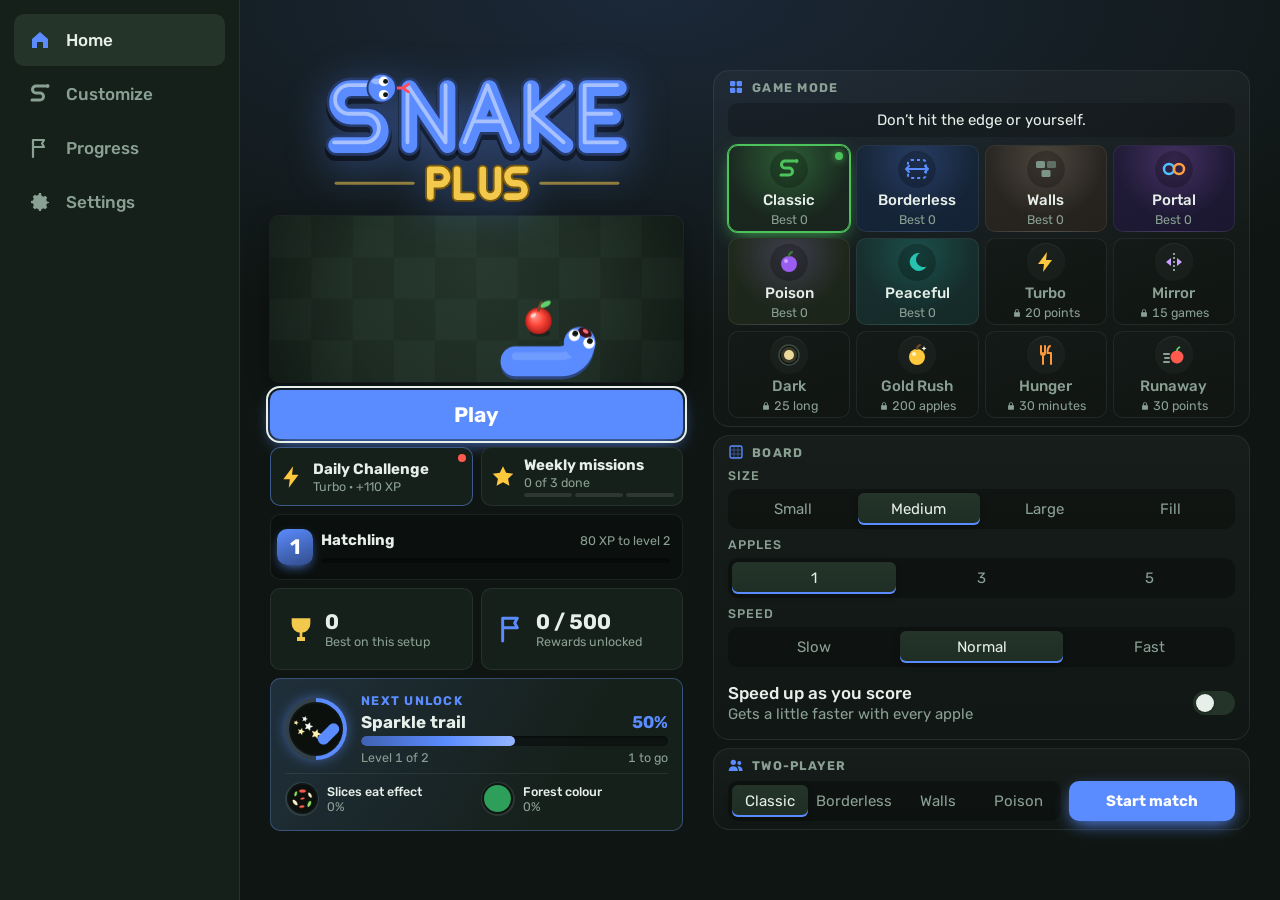
==== snake-plus.html @ 03354096 "Daily and weekly cards on Home, Two-player moves to Modes The Daily tab is gone. Home has short Dail" ====
<!doctype html>
<!-- Generated by tools/build-single.js. Do not edit: change the source files instead. -->
<html lang="en">
<head>
<meta charset="utf-8">
<meta name="viewport" content="width=device-width,initial-scale=1,viewport-fit=cover">
<meta name="theme-color" content="#0f1512">
<meta name="color-scheme" content="dark">
<meta name="description" content="A dark-mode snake game with a dozen modes, a long road of unlocks and smooth controls.">
<!-- Installable: Add to Home Screen opens it full-screen on iPhone/iPad -->
<meta name="apple-mobile-web-app-capable" content="yes">
<meta name="mobile-web-app-capable" content="yes">
<meta name="apple-mobile-web-app-status-bar-style" content="black-translucent">
<meta name="apple-mobile-web-app-title" content="Snake Plus">
<link rel="icon" href="[data-uri]" type="image/png">
<link rel="apple-touch-icon" href="[data-uri]">
<title>Snake Plus</title>
<link rel="preconnect" href="https://fonts.googleapis.com">
<link rel="preconnect" href="https://fonts.gstatic.com" crossorigin>
<link rel="stylesheet" href="https://fonts.googleapis.com/css2?family=Rubik:wght@400;500;700&display=swap">
<style>
/* ---------- design tokens ---------- */
:root {
  /* colour */
  --c-bg: #0f1512;
  --c-surface: #16201b;
  --c-surface-2: #1c2a22;
  --c-surface-3: #243429;
  --c-line: rgba(230, 239, 233, .08);
  --c-fg: #e6efe9;
  --c-muted: #8aa094;
  --c-accent: #5b8cff;
  --c-accent-fg: #ffffff;
  --c-gold: #f2c94c;
  --c-good: #4cc35b;
  --c-danger: #ff5a4e;
  --c-scrim: rgba(8, 12, 10, .62);

  /* radius */
  --r-sm: 6px;
  --r-md: 10px;
  --r-lg: 16px;
  --r-pill: 999px;

  /* spacing */
  --sp-1: 4px;
  --sp-2: 8px;
  --sp-3: 12px;
  --sp-4: 16px;
  --sp-5: 24px;
  --sp-6: 32px;

  /* type scale */
  --font: 'Rubik', system-ui, -apple-system, 'Segoe UI', sans-serif;
  --fs-xs: 11px;
  --fs-sm: 13px;
  --fs-md: 15px;
  --fs-lg: 18px;
  --fs-xl: 24px;
  --fs-2xl: 36px;

  /* depth + motion */
  --shadow-1: 0 2px 6px rgba(0, 0, 0, .25);
  --shadow-2: 0 20px 50px rgba(0, 0, 0, .45);
  --ease: cubic-bezier(.2, .8, .2, 1);
  --t-fast: 120ms;
  --t-med: 220ms;
  --t-slide: 340ms;

  --pad: var(--sp-4);
  color-scheme: dark;
}

* { box-sizing: border-box; }
html, body { height: 100%; margin: 0; }
html { touch-action: manipulation; background: var(--c-surface); }
html, body { height: 100vh; height: 100dvh; }
body {
  background: radial-gradient(ellipse at 50% 30%, #15201a 0%, var(--c-bg) 70%) fixed, var(--c-bg);
  color: var(--c-fg); font-family: var(--font); font-size: var(--fs-md);
  display: flex; align-items: center; justify-content: center; overflow: hidden;
  padding: max(var(--pad), env(safe-area-inset-top)) max(var(--pad), env(safe-area-inset-right))
           max(var(--pad), env(safe-area-inset-bottom)) max(var(--pad), env(safe-area-inset-left));
  user-select: none; -webkit-user-select: none; -webkit-tap-highlight-color: transparent;
  -webkit-touch-callout: none; overscroll-behavior: none;
}
[hidden] { display: none !important; }
button { font: inherit; color: inherit; }
button:focus-visible, input:focus-visible { outline: 2px solid var(--c-fg); outline-offset: 2px; }

/* ---------- layout ---------- */
.app { display: flex; flex-direction: column; align-items: center; gap: var(--sp-3); }
.app.side { flex-direction: row; }
.wrap { display: flex; flex-direction: column; flex: none; border-radius: var(--r-md); overflow: hidden; box-shadow: var(--shadow-2), 0 0 0 1px var(--c-line); }

.bar { display: flex; align-items: center; gap: var(--sp-2); background: var(--c-surface); padding: var(--sp-2) var(--sp-2) var(--sp-2) var(--sp-3); font-weight: 700; font-size: var(--fs-lg); font-variant-numeric: tabular-nums; }
.hud { display: flex; align-items: center; gap: var(--sp-2); padding: var(--sp-1) var(--sp-2); border-radius: var(--r-sm); }
.hud svg { width: 22px; height: 22px; }
.hud b { display: inline-block; min-width: 1ch; }
.hud-btn { background: none; border: 0; cursor: pointer; font-weight: 700; font-size: var(--fs-lg); }
.hud-btn:hover { background: var(--c-surface-2); }
.hud-btn.passed b { color: var(--c-gold); }
.mode-tag { font-size: var(--fs-xs); font-weight: 500; color: var(--c-muted); letter-spacing: .06em; text-transform: uppercase; padding: 3px var(--sp-2); border-radius: var(--r-pill); background: var(--c-surface-2); white-space: nowrap; overflow: hidden; text-overflow: ellipsis; }
.spacer { flex: 1; }
.icon-btn { background: none; border: 0; color: var(--c-muted); cursor: pointer; padding: 6px; border-radius: var(--r-sm); display: flex; }
.icon-btn:hover { color: var(--c-fg); background: var(--c-surface-2); }
.icon-btn svg { width: 20px; height: 20px; }

.stage { position: relative; }
/* Soft fade from the score bar into the board instead of a hard edge */
.stage::before { content: ''; position: absolute; left: 0; right: 0; top: 0; height: 26px; z-index: 1; pointer-events: none;
  background: linear-gradient(var(--c-surface), rgba(22, 32, 27, .55) 35%, rgba(22, 32, 27, 0)); }
#c { display: block; touch-action: none; }
#confetti { position: fixed; inset: 0; width: 100%; height: 100%; pointer-events: none; z-index: 50; }

/* ---------- menu ---------- */
.overlay { position: absolute; inset: 0; z-index: 2; display: flex; align-items: center; justify-content: center; background: var(--c-scrim); padding: var(--sp-3); touch-action: pan-y; animation: fade var(--t-med) var(--ease); }
.menu {
  width: min(100%, 380px); max-height: 100%; display: flex; flex-direction: column;
  background: var(--c-surface); border-radius: var(--r-lg); box-shadow: var(--shadow-2), 0 0 0 1px var(--c-line);
  overflow: hidden auto; animation: pop var(--t-med) var(--ease);
}
.menu-head { display: grid; justify-items: center; gap: var(--sp-2); padding: var(--sp-4) var(--sp-4) var(--sp-2); }
.menu h1 { margin: 0; font-size: var(--fs-md); color: var(--c-muted); font-weight: 500; letter-spacing: .04em; }
.scores { display: flex; justify-content: center; gap: var(--sp-3); }
.big-stat { display: grid; grid-template-columns: auto auto; align-items: center; column-gap: var(--sp-2); padding: var(--sp-1) var(--sp-3); border-radius: var(--r-md); border: 0; background: none; text-align: left; }
.big-stat svg { width: 32px; height: 32px; grid-row: span 2; }
.big-stat .num { font-size: var(--fs-2xl); font-weight: 700; line-height: 1; font-variant-numeric: tabular-nums; }
.big-stat small { font-size: var(--fs-xs); color: var(--c-muted); text-transform: uppercase; letter-spacing: .08em; }
.big-stat-btn { cursor: pointer; }
.big-stat-btn:hover { background: var(--c-surface-2); }
.badge { margin: 0; padding: var(--sp-1) var(--sp-3); border-radius: var(--r-pill); background: rgba(242, 201, 76, .14); color: var(--c-gold); font-size: var(--fs-sm); font-weight: 700; animation: pop var(--t-med) var(--ease); text-align: center; }
.mode-line { margin: 0; color: var(--c-muted); font-size: var(--fs-sm); text-align: center; }


.field { display: grid; gap: 6px; min-width: 0; }
.label { font-size: var(--fs-xs); color: var(--c-muted); font-weight: 500; letter-spacing: .08em; text-transform: uppercase; display: flex; justify-content: space-between; }
.label output { color: var(--c-fg); letter-spacing: 0; }

.mode-grid { display: grid; grid-template-columns: repeat(auto-fill, minmax(104px, 1fr)); gap: var(--sp-2); }
.mode-card { display: grid; justify-items: center; gap: 2px; padding: var(--sp-2) var(--sp-1); border-radius: var(--r-md); border: 1px solid var(--c-line); background: var(--c-surface-2); cursor: pointer; transition: transform var(--t-fast), background var(--t-fast); }
.mode-card svg { width: 28px; height: 28px; }
.mode-card b { font-size: var(--fs-sm); font-weight: 500; }
.mode-card small { font-size: var(--fs-xs); color: var(--c-muted); font-variant-numeric: tabular-nums; }
.mode-card:hover { background: var(--c-surface-3); }
.mode-card:active { transform: scale(.97); }
.mode-card small svg { width: 10px; height: 10px; vertical-align: -1px; }
.mode-card.locked { background: var(--c-bg); }
.mode-card.locked > svg { filter: grayscale(1) brightness(.55); }
.mode-card.locked b { color: var(--c-muted); }
.best-mode.locked > b { color: var(--c-muted); }
.best-mode.locked > b svg { filter: grayscale(1) brightness(.6); }
.best-mode > b .lock { width: 12px; height: 12px; }
.mode-card[aria-pressed="true"] { border-color: var(--c-accent); background: rgba(91, 140, 255, .14); }
.mode-desc { margin: calc(var(--sp-1) * -1) 0 0; font-size: var(--fs-sm); color: var(--c-muted); text-align: center; }

.seg { display: grid; grid-auto-flow: column; grid-auto-columns: 1fr; gap: var(--sp-1); padding: var(--sp-1); background: var(--c-bg); border-radius: var(--r-md); }
.seg button { border: 0; background: none; padding: 7px var(--sp-1); border-radius: var(--r-sm); font-size: var(--fs-sm); color: var(--c-muted); cursor: pointer; }
.seg button[aria-pressed="true"] { background: var(--c-surface-3); color: var(--c-fg); box-shadow: var(--shadow-1); }

.switch-row { display: flex; align-items: center; justify-content: space-between; gap: var(--sp-3); width: 100%; text-align: left; padding: var(--sp-2) 0; border: 0; background: none; cursor: pointer; }
.switch-row span { display: grid; gap: 2px; }
.switch-row b { font-weight: 500; font-size: var(--fs-md); }
.switch-row small { color: var(--c-muted); font-size: var(--fs-sm); }
.switch { flex: none; width: 42px; height: 24px; border-radius: var(--r-pill); background: var(--c-surface-3); position: relative; transition: background var(--t-fast); }
.switch::after { content: ''; position: absolute; top: 3px; left: 3px; width: 18px; height: 18px; border-radius: 50%; background: var(--c-fg); transition: transform var(--t-med) var(--ease); }
.switch-row[aria-checked="true"] .switch { background: var(--c-accent); }
.switch-row[aria-checked="true"] .switch::after { transform: translateX(18px); }

input[type=range] { width: 100%; accent-color: var(--c-accent); height: 28px; }

.swatches { display: flex; flex-wrap: wrap; gap: 10px; }
.sw { width: 30px; height: 30px; border-radius: 50%; border: 0; cursor: pointer; box-shadow: inset 0 -3px 0 rgba(0, 0, 0, .25); position: relative; transition: transform var(--t-fast); }
.sw:active { transform: scale(.9); }
.sw[aria-pressed="true"] { outline: 2px solid var(--c-fg); outline-offset: 2px; }
.chips { display: flex; flex-wrap: wrap; gap: 6px; }
.chip { border: 1px solid var(--c-line); background: var(--c-surface-2); border-radius: var(--r-pill); padding: 6px var(--sp-3); font-size: var(--fs-sm); cursor: pointer; display: inline-flex; align-items: center; gap: 5px; }
.chip[aria-pressed="true"] { border-color: var(--c-accent); background: rgba(91, 140, 255, .16); }
/* Locked items are dimmed with solid colours, never transparency, so nothing behind shows through. */
.chip.locked { color: var(--c-muted); background: var(--c-bg); }
.sw.locked { filter: saturate(.35) brightness(.7); }
.sw .lock { position: absolute; inset: 0; margin: auto; width: 14px; height: 14px; color: #fff; }
.chip .lock { width: 12px; height: 12px; }
.lock-note { margin: 0; font-size: var(--fs-sm); color: var(--c-gold); background: rgba(242, 201, 76, .1); border-radius: var(--r-md); padding: var(--sp-2) var(--sp-3); }

.help { display: grid; gap: var(--sp-1); padding: var(--sp-3); background: var(--c-bg); border-radius: var(--r-md); font-size: var(--fs-sm); color: var(--c-muted); }
.help p { margin: 0; }
.help b { color: var(--c-fg); font-weight: 500; margin-right: var(--sp-1); }

.tiles { display: grid; grid-template-columns: 1fr 1fr; gap: var(--sp-2); }
.tile { background: var(--c-surface-2); border-radius: var(--r-md); padding: var(--sp-3); display: grid; gap: 2px; }
.tile b { font-size: var(--fs-xl); font-variant-numeric: tabular-nums; }
.tile small { font-size: var(--fs-xs); color: var(--c-muted); text-transform: uppercase; letter-spacing: .08em; }
.sub { margin: var(--sp-2) 0 0; font-size: var(--fs-xs); color: var(--c-muted); font-weight: 500; letter-spacing: .08em; text-transform: uppercase; }
.hint { margin: calc(var(--sp-2) * -1) 0 0; color: var(--c-muted); font-size: var(--fs-sm); }
.best-list { display: grid; gap: var(--sp-2); }
.best-mode { background: var(--c-surface-2); border-radius: var(--r-md); padding: var(--sp-2) var(--sp-3); display: grid; grid-template-columns: 1fr auto; gap: var(--sp-2); align-items: center; }
.best-mode > b { font-weight: 500; display: flex; align-items: center; gap: var(--sp-2); }
.best-mode > b svg { width: 20px; height: 20px; }
.best-mode .top { font-weight: 700; font-size: var(--fs-lg); color: var(--c-gold); font-variant-numeric: tabular-nums; }
.best-grid { grid-column: 1 / -1; display: grid; grid-template-columns: auto repeat(3, 1fr); gap: 2px; font-size: var(--fs-sm); text-align: center; font-variant-numeric: tabular-nums; }
.best-grid span { padding: 3px 0; border-radius: 4px; }
.best-grid .h { color: var(--c-muted); font-size: var(--fs-xs); }
.best-grid .rh { text-align: left; padding-right: var(--sp-2); }
.best-grid .v { background: var(--c-bg); }
.best-grid .v.zero { color: var(--c-muted); opacity: .6; }
.best-grid .v.cur { outline: 1px solid var(--c-accent); color: var(--c-fg); }
.unlock { display: grid; grid-template-columns: auto 1fr auto; gap: var(--sp-3); align-items: center; font-size: var(--fs-sm); }
.unlock .prev { width: 24px; height: 24px; border-radius: 50%; }
.unlock .bar-p { grid-column: 2 / 4; height: 4px; border-radius: var(--r-pill); background: var(--c-bg); overflow: hidden; margin-top: -6px; }
.unlock .bar-p i { display: block; height: 100%; background: var(--c-accent); }
.unlock.done .bar-p i { background: var(--c-good); }
.unlock small { color: var(--c-muted); font-variant-numeric: tabular-nums; }

.play { width: 100%; background: var(--c-accent); color: var(--c-accent-fg); border: 0; border-radius: var(--r-md); padding: 13px var(--sp-5); font-weight: 700; font-size: var(--fs-lg); cursor: pointer; box-shadow: 0 6px 18px rgba(91, 140, 255, .3); transition: transform var(--t-fast), filter var(--t-fast); }
.play:hover { filter: brightness(1.08); }
.play:active { transform: scale(.98); }

/* ---------- compact pause card ---------- */
.menu.compact { width: min(100%, 380px); }
.pause-box { display: grid; gap: var(--sp-2); padding: var(--sp-2) var(--sp-4) var(--sp-4); }
.pause-row { display: grid; grid-template-columns: 1fr 1fr; gap: var(--sp-2); }
.pbtn { display: flex; align-items: center; justify-content: center; gap: var(--sp-2); padding: 12px var(--sp-2); border: 1px solid var(--c-line); border-radius: var(--r-md); background: var(--c-surface-2); font-size: var(--fs-md); font-weight: 500; cursor: pointer; transition: background var(--t-fast), transform var(--t-fast); }
.pbtn:hover { background: var(--c-surface-3); }
.pbtn:active { transform: scale(.97); }
.pbtn svg, .pbtn .ic svg { width: 20px; height: 20px; display: block; }
.pbtn.tog[aria-pressed="false"] { color: var(--c-muted); background: var(--c-bg); }
.pbtn.tog[aria-pressed="true"] { border-color: rgba(91, 140, 255, .5); }
.pause-hint { margin: 0; text-align: center; font-size: var(--fs-xs); color: var(--c-muted); }

/* ---------- unlock roadmap ---------- */
.link { border: 0; background: none; padding: 0; color: var(--c-accent); font-size: var(--fs-sm); font-weight: 500; cursor: pointer; text-decoration: underline; text-underline-offset: 3px; }
.lock-note { display: grid; gap: var(--sp-1); justify-items: start; }
.road-intro { margin: 0; font-size: var(--fs-sm); color: var(--c-muted); }
.roadmap { display: grid; gap: var(--sp-3); }
.track { background: var(--c-surface-2); border-radius: var(--r-md); padding: var(--sp-3); display: grid; gap: var(--sp-2); }
.track header { display: flex; align-items: center; gap: var(--sp-2); }
.track header svg { width: 22px; height: 22px; flex: none; }
.track header b { font-weight: 500; flex: 1; }
.track .cur { font-weight: 700; font-variant-numeric: tabular-nums; font-size: var(--fs-lg); }
.track .how { margin: 0; font-size: var(--fs-sm); color: var(--c-muted); }
.road { position: relative; height: 74px; margin: 0 26px 0 10px; }
.rail { position: absolute; left: 0; right: 0; top: 22px; height: 6px; border-radius: var(--r-pill); background: var(--c-bg); overflow: hidden; }
.rail i { display: block; height: 100%; background: linear-gradient(90deg, var(--c-good), #8be08f); border-radius: inherit; transition: width .6s var(--ease); }
.road .start { position: absolute; left: 0; top: 50px; transform: translateX(-50%); font-size: var(--fs-xs); color: var(--c-muted); }
.road .start::before { content: ''; position: absolute; left: 50%; top: -26px; width: 10px; height: 10px; margin-left: -5px; border-radius: 50%; background: var(--c-good); }
.stop { position: absolute; top: 0; transform: translateX(-50%); width: 50px; display: grid; justify-items: center; gap: 4px; border: 0; background: none; padding: 0; cursor: pointer; }
.stop .rw { width: 44px; height: 44px; border-radius: 50%; display: grid; place-items: center; box-shadow: 0 0 0 3px var(--c-surface-2), 0 0 0 5px var(--c-bg); transition: transform var(--t-fast); }
.stop .rw-eyes, .stop .rw-mode { background: var(--c-bg); }
.road.many .stop .rw { width: 38px; height: 38px; }
.road.many .stop .mark { top: 24px; }
.road.many .rail { top: 19px; }
.road.many .start::before { top: -29px; }
.stop .rw-mode svg { width: 28px; height: 28px; }
.stop .rw-eyes svg { width: 34px; height: 34px; }
.stop .goal { font-size: var(--fs-xs); font-weight: 700; color: var(--c-muted); font-variant-numeric: tabular-nums; }
.stop .mark { position: absolute; top: 28px; right: 0; width: 18px; height: 18px; border-radius: 50%; display: grid; place-items: center; background: var(--c-surface-3); color: var(--c-fg); box-shadow: 0 0 0 2px var(--c-surface-2); }
.stop .mark svg { width: 11px; height: 11px; }
.stop.locked .rw { filter: grayscale(.85) brightness(.55); }
.stop.done .rw { box-shadow: 0 0 0 3px var(--c-surface-2), 0 0 0 5px var(--c-good); }
.stop.done .mark { background: var(--c-good); color: #0b1a0f; }
.stop.done .goal { color: var(--c-good); }
.stop.next .rw { filter: grayscale(.4) brightness(.8); box-shadow: 0 0 0 3px var(--c-surface-2), 0 0 0 5px var(--c-accent); animation: glow 1.8s ease-in-out infinite; }
.stop.next .goal { color: var(--c-fg); }
.stop.worn::after { content: 'On'; position: absolute; top: -8px; left: 50%; transform: translateX(-50%); font-size: 10px; font-weight: 700; padding: 1px 5px; border-radius: var(--r-pill); background: var(--c-accent); color: #fff; }
.stop:hover .rw { transform: scale(1.06); }
.stop.focus .rw { animation: focus .45s ease-in-out 4; }
.track .next { margin: 0; font-size: var(--fs-sm); }
.track .next small { color: var(--c-muted); }
.track .ok { color: var(--c-good); font-weight: 500; }
@keyframes glow { 50% { box-shadow: 0 0 0 3px var(--c-surface-2), 0 0 0 5px var(--c-accent), 0 0 18px 4px rgba(91, 140, 255, .45); } }
@keyframes focus { 50% { transform: scale(1.18); } }

/* ---------- on-screen D-pad ---------- */
.dpad { display: grid; grid-template-columns: repeat(3, 60px); grid-template-rows: repeat(3, 60px); grid-template-areas: ". up ." "left . right" ". down ."; gap: 4px; flex: none; touch-action: none; }
.dpad button { border: 0; border-radius: var(--r-md); background: var(--c-surface); box-shadow: var(--shadow-1), 0 0 0 1px var(--c-line); display: grid; place-items: center; cursor: pointer; color: var(--c-muted); transition: transform 60ms, background 60ms; }
.dpad button svg { width: 24px; height: 24px; fill: currentColor; }
.dpad button.down { background: var(--c-surface-3); color: var(--c-fg); transform: scale(.94); }
.dpad [data-dir=up] { grid-area: up; } .dpad [data-dir=down] { grid-area: down; }
.dpad [data-dir=left] { grid-area: left; } .dpad [data-dir=right] { grid-area: right; }

/* Fill-screen board: no outer margin, rounded corners or shadow; just the safe areas. */
html.full body { padding: env(safe-area-inset-top) env(safe-area-inset-right) env(safe-area-inset-bottom) env(safe-area-inset-left); }
html.full .wrap { border-radius: 0; box-shadow: none; }
html.full .app { gap: 0; }

@keyframes fade { from { opacity: 0; } }
@keyframes pop { from { opacity: 0; transform: scale(.96) translateY(6px); } }

/* ---------- small screens ---------- */
@media (max-width: 440px) {
  :root { --pad: var(--sp-2); }
  .bar { gap: var(--sp-1); }
  .mode-tag { display: none; }
}
/* The board is too small to hold the menu, so the menu covers the whole screen. */
@media (max-width: 600px), (max-height: 640px) {
  .overlay {
    position: fixed; z-index: 10; background: rgba(8, 12, 10, .86);
    padding: max(var(--sp-3), env(safe-area-inset-top)) max(var(--sp-3), env(safe-area-inset-right)) max(var(--sp-3), env(safe-area-inset-bottom)) max(var(--sp-3), env(safe-area-inset-left));
  }
}
/* Short landscape screens: scores on the left, buttons on the right. */
@media (max-height: 520px) and (min-width: 560px) {
  .menu { width: min(100%, 760px); display: grid; grid-template-columns: 250px 1fr; grid-template-rows: auto 1fr auto; }
  .menu-head { grid-row: 1 / 4; align-content: center; border-right: 1px solid var(--c-line); }
  .big-stat .num { font-size: var(--fs-xl); }
}
@media (max-height: 520px) and (min-width: 560px) {
  .menu.compact { width: min(100%, 640px); }
  .menu.compact .pause-box { grid-row: 1 / 4; align-content: center; padding: var(--sp-4); }
}

/* ---------- reduced motion ---------- */
@media (prefers-reduced-motion: reduce) {
  *, *::before, *::after { animation-duration: 1ms !important; animation-iteration-count: 1 !important; transition-duration: 1ms !important; }
}

/* =====================================================================
   Menu redesign: themed by the selected mode (--mode-accent / --mode-glow)
   ===================================================================== */
:root { --mode-accent: #4cc35b; --mode-glow: rgba(76, 195, 91, .10); }
body { background: radial-gradient(ellipse at 50% 20%, var(--mode-glow), transparent 60%) fixed, radial-gradient(ellipse at 50% 30%, #15201a 0%, var(--c-bg) 70%) fixed; transition: background var(--t-med); }

.overlay { -webkit-backdrop-filter: blur(6px); backdrop-filter: blur(6px); }
.menu {
  background: linear-gradient(180deg, rgba(27, 39, 32, .97), rgba(18, 26, 22, .985));
  box-shadow: var(--shadow-2), 0 0 0 1px rgba(255, 255, 255, .06), inset 0 1px 0 rgba(255, 255, 255, .05);
}
.menu-head { background: radial-gradient(ellipse 80% 90% at 50% 0%, var(--mode-glow), transparent 75%); }
.menu h1 { color: var(--mode-accent); text-transform: uppercase; letter-spacing: .14em; font-size: var(--fs-sm); font-weight: 700; }
.big-stat .num { text-shadow: 0 2px 12px rgba(0, 0, 0, .35); }


/* Cards */
.card { display: grid; gap: var(--sp-3); padding: var(--sp-3) var(--sp-3) var(--sp-4); border-radius: var(--r-lg);
  background: linear-gradient(180deg, rgba(255, 255, 255, .035), rgba(255, 255, 255, .01)); border: 1px solid var(--c-line); }
.card-h { margin: 0; display: flex; align-items: center; gap: var(--sp-2); font-size: var(--fs-xs); font-weight: 700; letter-spacing: .1em; text-transform: uppercase; color: var(--c-muted); }
.card-h svg { width: 16px; height: 16px; fill: var(--mode-accent); color: var(--mode-accent); flex: none; }
.card-h small { margin-left: auto; text-transform: none; letter-spacing: 0; font-weight: 500; }
.card .hint { margin: 0; }

/* Mode cards wear their mode's board colours */
.mode-card { position: relative; overflow: hidden; padding: var(--sp-3) var(--sp-1) var(--sp-2); gap: 3px;
  background: radial-gradient(circle at 50% 18%, color-mix(in srgb, var(--acc, #4cc35b) 22%, transparent), transparent 62%),
              linear-gradient(160deg, var(--ta, #1c2a22), var(--tb, #18241d));
  border: 1px solid rgba(255, 255, 255, .07); }
.mode-card .mc-ic { width: 38px; height: 38px; border-radius: 50%; display: grid; place-items: center; background: rgba(0, 0, 0, .25); box-shadow: inset 0 1px 0 rgba(255, 255, 255, .06); }
.mode-card .mc-ic svg { width: 24px; height: 24px; }
.mode-card:hover { filter: brightness(1.12); }
.mode-card[aria-pressed="true"] { border-color: var(--acc); box-shadow: 0 0 0 1px var(--acc), 0 6px 20px -6px var(--acc); background: radial-gradient(circle at 50% 18%, color-mix(in srgb, var(--acc) 34%, transparent), transparent 66%), linear-gradient(160deg, var(--ta), var(--tb)); }
.mode-card[aria-pressed="true"]::after { content: ''; position: absolute; top: 6px; right: 6px; width: 8px; height: 8px; border-radius: 50%; background: var(--acc); box-shadow: 0 0 8px var(--acc); }
.mode-card.locked { background: linear-gradient(160deg, #141a17, #101512); }
.mode-card.locked .mc-ic { background: rgba(255, 255, 255, .03); }
.mode-desc { margin: 0; padding: var(--sp-2) var(--sp-3); border-radius: var(--r-md); background: rgba(0, 0, 0, .2); color: var(--c-fg); font-size: var(--fs-sm); }

/* Segmented controls + switches pick up the mode accent */
.seg { background: rgba(0, 0, 0, .28); }
.seg button[aria-pressed="true"] { background: linear-gradient(180deg, var(--c-surface-3), #1f2e25); color: var(--c-fg); box-shadow: var(--shadow-1), inset 0 -2px 0 var(--mode-accent); }
.switch-row { padding: var(--sp-1) 0; }
.switch-row[aria-checked="true"] .switch { background: var(--mode-accent); box-shadow: 0 0 12px -2px var(--mode-accent); }
.switch::after { box-shadow: 0 1px 3px rgba(0, 0, 0, .35); }

/* Volume slider with a filled track */
input[type=range] { -webkit-appearance: none; appearance: none; height: 26px; background: none; --fill: 80%; }
input[type=range]::-webkit-slider-runnable-track { height: 6px; border-radius: 99px; background: linear-gradient(90deg, var(--mode-accent) var(--fill), rgba(0, 0, 0, .35) var(--fill)); }
input[type=range]::-moz-range-track { height: 6px; border-radius: 99px; background: rgba(0, 0, 0, .35); }
input[type=range]::-moz-range-progress { height: 6px; border-radius: 99px; background: var(--mode-accent); }
input[type=range]::-webkit-slider-thumb { -webkit-appearance: none; width: 22px; height: 22px; margin-top: -8px; border-radius: 50%; background: #fff; box-shadow: 0 2px 6px rgba(0, 0, 0, .4); border: 0; }
input[type=range]::-moz-range-thumb { width: 22px; height: 22px; border-radius: 50%; background: #fff; box-shadow: 0 2px 6px rgba(0, 0, 0, .4); border: 0; }

/* Keyboard hints */
.help { gap: 6px; background: rgba(0, 0, 0, .22); }
.help p { display: flex; align-items: center; gap: 6px; flex-wrap: wrap; }
.help span { color: var(--c-muted); }
kbd { font: 500 var(--fs-xs) var(--font); color: var(--c-fg); padding: 3px 7px; border-radius: 6px; background: var(--c-surface-3); box-shadow: inset 0 -2px 0 rgba(0, 0, 0, .35); }

/* Snake tab: swatches + chips with little previews */
.swatches { gap: 10px; }
.sw { width: 32px; height: 32px; box-shadow: inset 0 -3px 0 rgba(0, 0, 0, .25), inset 0 2px 0 rgba(255, 255, 255, .25); }
.sw[aria-pressed="true"] { outline: 2px solid #fff; outline-offset: 3px; transform: scale(1.06); }
.chips { gap: 7px; }
.chip { padding: 5px 12px 5px 6px; gap: 7px; background: rgba(0, 0, 0, .22); border-color: rgba(255, 255, 255, .07); transition: background var(--t-fast), border-color var(--t-fast); }
.chip:hover { background: rgba(255, 255, 255, .05); }
.chip[aria-pressed="true"] { border-color: var(--mode-accent); background: color-mix(in srgb, var(--mode-accent) 16%, transparent); }
.chip .ci { width: 18px; height: 18px; border-radius: 50%; flex: none; box-shadow: inset 0 0 0 1px rgba(255, 255, 255, .15); }
.chip .ci-tail { background: #5b8cff; border-radius: 9px; width: 24px; height: 12px; }
.chip .ci-tail.tapered { clip-path: polygon(0 35%, 100% 0, 100% 100%, 0 65%); border-radius: 0 9px 9px 0; }
.chip .ci-img { width: 24px; height: 24px; flex: none; margin: -2px 0; }
.chip.locked .ci, .chip.locked .ci-img { filter: grayscale(.9) brightness(.6); }
.chip .lock { margin-left: -2px; }

/* Stats tiles */
.tiles { grid-template-columns: repeat(3, 1fr); }
.tile { background: linear-gradient(180deg, rgba(255, 255, 255, .04), rgba(255, 255, 255, .01)); border: 1px solid var(--c-line); padding: var(--sp-3) var(--sp-2); justify-items: start; }
.tile svg { width: 20px; height: 20px; margin-bottom: 2px; }
.tile b { font-size: var(--fs-lg); }
@media (max-width: 380px) { .tiles { grid-template-columns: 1fr 1fr; } }
.best-mode { background: rgba(0, 0, 0, .2); border: 1px solid var(--c-line); }

/* Roadmap: progress header + side-scrolling paths */
.road-hero { display: grid; gap: var(--sp-2); padding: var(--sp-3) var(--sp-4); border-radius: var(--r-lg);
  background: radial-gradient(ellipse at 0% 0%, color-mix(in srgb, var(--mode-accent) 22%, transparent), transparent 70%), rgba(0, 0, 0, .2); border: 1px solid var(--c-line); }
.rh-top { display: flex; align-items: baseline; gap: var(--sp-2); }
.rh-top b { font-size: var(--fs-2xl); line-height: 1; }
.rh-top b small { font-size: var(--fs-lg); color: var(--c-muted); }
.rh-top span { color: var(--c-muted); font-size: var(--fs-sm); }
.rh-bar { height: 8px; border-radius: 99px; background: rgba(0, 0, 0, .35); overflow: hidden; }
.rh-bar i { display: block; height: 100%; border-radius: inherit; background: linear-gradient(90deg, var(--c-good), var(--mode-accent)); }
.road-hero p { margin: 0; font-size: var(--fs-sm); color: var(--c-muted); }
.road-hero p b { color: var(--c-fg); font-weight: 500; }
.track { background: linear-gradient(180deg, rgba(255, 255, 255, .035), rgba(255, 255, 255, .01)); border: 1px solid var(--c-line); border-radius: var(--r-lg); }
.road-scroll { overflow-x: auto; overflow-y: hidden; margin: 0 calc(var(--sp-3) * -1); padding: 8px var(--sp-3) 2px; scrollbar-width: thin; scrollbar-color: rgba(255, 255, 255, .15) transparent; overscroll-behavior-x: contain; touch-action: pan-x pan-y; }
.road-scroll::-webkit-scrollbar { height: 4px; } .road-scroll::-webkit-scrollbar-thumb { background: rgba(255, 255, 255, .15); border-radius: 4px; }
.road { margin: 0 26px 0 10px; }
.stop .rw-img { background: rgba(0, 0, 0, .35); overflow: hidden; }
.stop .rw-img img { width: 40px; height: 40px; }

/* In-game unlock toasts */
.toasts { position: fixed; z-index: 40; left: 50%; top: max(var(--sp-4), env(safe-area-inset-top)); transform: translateX(-50%); display: grid; gap: var(--sp-2); pointer-events: none; width: max-content; max-width: calc(100vw - 24px); }
.toast { display: flex; align-items: center; gap: var(--sp-3); padding: 8px 18px 8px 8px; border-radius: 99px;
  background: linear-gradient(180deg, rgba(34, 48, 40, .97), rgba(22, 32, 27, .97)); border: 1px solid var(--mode-accent);
  box-shadow: 0 10px 30px rgba(0, 0, 0, .45), 0 0 24px -6px var(--mode-accent); animation: toast-in .45s var(--ease); }
.toast.out { animation: toast-out .45s var(--ease) forwards; }
.toast .rw { width: 40px; height: 40px; border-radius: 50%; flex: none; display: grid; place-items: center; overflow: hidden; }
.toast .rw svg { width: 26px; height: 26px; } .toast .rw img { width: 40px; height: 40px; }
.toast .rw-mode { background: rgba(0, 0, 0, .35); }
.toast span { display: grid; line-height: 1.2; }
.toast small { color: var(--mode-accent); font-size: var(--fs-xs); font-weight: 700; text-transform: uppercase; letter-spacing: .1em; }
.toast b { font-size: var(--fs-md); }
@keyframes toast-in { from { opacity: 0; transform: translateY(-16px) scale(.9); } }
@keyframes toast-out { to { opacity: 0; transform: translateY(-12px) scale(.95); } }

/* Pause card keeps its look but follows the mode accent */
.pbtn.tog[aria-pressed="true"] { border-color: color-mix(in srgb, var(--mode-accent) 55%, transparent); }
.road-scroll { }

/* Accent follows the snake's colour (set from JS: --mode-accent, --accent-glow, --mode-ink) */
:root { --accent-glow: rgba(91, 140, 255, .16); --mode-ink: #fff; }
.menu-head { background: radial-gradient(ellipse 80% 90% at 50% 0%, var(--accent-glow), transparent 75%); }
.play { background: var(--mode-accent); color: var(--mode-ink); box-shadow: 0 6px 18px -4px var(--mode-accent); transition: background var(--t-med), transform var(--t-fast), filter var(--t-fast); }
.switch-row[aria-checked="true"] .switch::after { background: var(--mode-ink); }
.link { color: var(--mode-accent); }

/* Player level badge in the menu header */
.lvl { display: grid; grid-template-columns: auto 1fr; align-items: center; column-gap: var(--sp-2); row-gap: 5px; width: min(100%, 280px);
  padding: 6px 12px 8px 6px; border: 1px solid var(--c-line); border-radius: var(--r-md); background: rgba(0, 0, 0, .22); cursor: pointer; text-align: left; }
.lvl:hover { background: rgba(255, 255, 255, .05); }
.lv-n { grid-row: span 2; width: 36px; height: 36px; border-radius: 10px; display: grid; place-items: center; font-weight: 700; font-size: var(--fs-lg);
  color: var(--mode-ink); background: linear-gradient(160deg, var(--mode-accent), color-mix(in srgb, var(--mode-accent) 55%, #000)); box-shadow: 0 4px 12px -4px var(--mode-accent); }
.lv-t { display: flex; justify-content: space-between; align-items: baseline; gap: var(--sp-2); min-width: 0; }
.lv-t b { font-size: var(--fs-sm); white-space: nowrap; }
.lv-t small { font-size: var(--fs-xs); color: var(--c-muted); white-space: nowrap; }
.lv-bar { display: block; height: 5px; border-radius: 99px; background: rgba(0, 0, 0, .35); overflow: hidden; }
.lv-bar i { display: block; height: 100%; border-radius: inherit; background: linear-gradient(90deg, var(--c-good), var(--mode-accent)); }
.chip .ci-board { width: 20px; height: 20px; border-radius: 6px; }
.toast .rw-lvl { background: linear-gradient(160deg, #ffc83d, #d99a00); color: #2b1d00; font-weight: 700; font-size: var(--fs-lg); font-style: normal; }
.toast-lvl { border-color: #ffc83d; box-shadow: 0 10px 30px rgba(0, 0, 0, .45), 0 0 24px -6px #ffc83d; }
.toast-lvl small { color: #ffc83d; }
@media (max-height: 700px) { .lvl { padding: 4px 10px 6px 4px; } .lv-n { width: 30px; height: 30px; font-size: var(--fs-md); } }
@media (max-height: 400px) { .menu .lvl { display: none; } }

/* Custom colour picker */
.custom-pick { padding: var(--sp-2) var(--sp-3); border-radius: var(--r-md); background: rgba(0, 0, 0, .22); border: 1px solid var(--c-line); }
.custom-pick.invalid { border-color: rgba(255, 90, 78, .55); }
.cp-row { display: flex; align-items: center; gap: var(--sp-3); cursor: pointer; }
.cp-well { position: relative; width: 46px; height: 46px; flex: none; border-radius: 50%; padding: 3px;
  background: conic-gradient(#ff5a4e, #ffc83d, #4cc35b, #27c2b0, #5b8cff, #9b6bff, #ff5a4e); }
.cp-well input { width: 100%; height: 100%; border: 0; padding: 0; border-radius: 50%; background: none; cursor: pointer; -webkit-appearance: none; appearance: none; }
.cp-well input::-webkit-color-swatch-wrapper { padding: 0; } .cp-well input::-webkit-color-swatch { border: 0; border-radius: 50%; }
.cp-well input::-moz-color-swatch { border: 0; border-radius: 50%; }
.cp-text { display: grid; gap: 2px; font-size: var(--fs-sm); }
.cp-text small { color: var(--c-muted); line-height: 1.5; }
.cp-text .ok { color: var(--c-good); font-weight: 700; } .cp-text .bad { color: var(--c-danger); font-weight: 700; }
.cp-dot { display: inline-block; width: 11px; height: 11px; border-radius: 50%; vertical-align: -1px; margin: 0 3px; box-shadow: inset 0 0 0 1px rgba(255, 255, 255, .25); }

/* Your own gradient: two colours, a preview of the body and which way the fade runs */
.grad-pick { display: grid; gap: var(--sp-2); }
.gp-top { display: grid; grid-template-columns: auto minmax(0, 1fr) auto; align-items: center; gap: var(--sp-2); }
.gp-bar { position: relative; height: 30px; border-radius: 15px; box-shadow: inset 0 -3px 0 rgba(0, 0, 0, .22); background: #333; }
.gp-bar i { position: absolute; right: 7px; top: 50%; width: 9px; height: 9px; margin-top: -4.5px; border-radius: 50%; background: #fff; box-shadow: inset -2px 0 0 2px #0f1512; }
.gp-dirs { display: grid; grid-template-columns: repeat(8, minmax(0, 1fr)); gap: 4px; }
.gp-dirs button { aspect-ratio: 1; max-height: 40px; width: 100%; padding: 0; display: grid; place-items: center; border: 0; border-radius: var(--r-sm, 8px); cursor: pointer; color: var(--c-muted); background: rgba(255, 255, 255, .06); }
.gp-dirs button[aria-pressed="true"] { color: var(--mode-ink); background: var(--mode-accent); }
.gp-dirs svg { width: 60%; height: 60%; }
.grad-pick .cp-text { margin: 0; }

/* "What you missed" (unlock pop-ups turned off) */
.missed { width: 100%; display: grid; gap: var(--sp-2); padding: var(--sp-2) var(--sp-3) var(--sp-3); border-radius: var(--r-md);
  background: linear-gradient(180deg, color-mix(in srgb, var(--mode-accent) 14%, transparent), rgba(0, 0, 0, .22)); border: 1px solid color-mix(in srgb, var(--mode-accent) 45%, transparent);
  animation: pop var(--t-med) var(--ease); }
.ms-h { display: grid; grid-template-columns: 1fr auto; align-items: center; column-gap: var(--sp-2); }
.ms-h b { font-size: var(--fs-sm); text-transform: uppercase; letter-spacing: .1em; color: var(--mode-accent); }
.ms-h small { grid-column: 1; font-size: var(--fs-xs); color: var(--c-muted); }
.ms-x { grid-row: 1 / 3; grid-column: 2; width: 28px; height: 28px; border-radius: 50%; border: 0; background: rgba(0, 0, 0, .25); color: var(--c-muted); font-size: 18px; line-height: 1; cursor: pointer; }
.ms-list { display: flex; gap: var(--sp-2); overflow-x: auto; padding-bottom: 2px; scrollbar-width: thin; }
.ms-item { flex: none; display: flex; align-items: center; gap: var(--sp-2); padding: 5px 12px 5px 5px; border-radius: 99px; border: 1px solid var(--c-line);
  background: rgba(0, 0, 0, .25); text-align: left; cursor: pointer; }
.ms-item:hover { background: rgba(255, 255, 255, .05); }
.ms-item.using { border-color: var(--mode-accent); }
.ms-item .rw { width: 32px; height: 32px; border-radius: 50%; flex: none; display: grid; place-items: center; overflow: hidden; font-style: normal; }
.ms-item .rw img { width: 32px; height: 32px; } .ms-item .rw svg { width: 22px; height: 22px; }
.ms-item .rw-mode, .ms-item .rw-img { background: rgba(0, 0, 0, .35); }
.ms-item .rw-lvl { background: linear-gradient(160deg, #ffc83d, #d99a00); color: #2b1d00; font-weight: 700; }
.ms-item span { display: grid; line-height: 1.2; }
.ms-item b { font-size: var(--fs-sm); font-weight: 500; white-space: nowrap; }
.ms-item small { font-size: var(--fs-xs); color: var(--c-muted); }
.ms-lvl { cursor: default; }
.ms-list { padding-right: 18px; }

/* ---------- Sync card ---------- */
.sync-p { margin: 0; font-size: var(--fs-sm); color: var(--c-muted); line-height: 1.5; }
.sync-p b { color: var(--c-fg); font-weight: 600; }
.sync-btns { display: grid; grid-template-columns: 1fr 1fr; gap: var(--sp-2); }
.sync-btns .pbtn { font-size: var(--fs-sm); padding: 10px var(--sp-2); }
#syncOff, #syncOn { display: grid; grid-template-columns: minmax(0, 1fr); gap: var(--sp-3); min-width: 0; }
#syncOff[hidden], #syncOn[hidden] { display: none; }
.sync-join { display: flex; gap: var(--sp-2); }
.sync-join[hidden] { display: none; }
.sync-join input { flex: 1 1 0; width: 0; min-width: 0; font: inherit; font-size: var(--fs-lg); font-weight: 700; letter-spacing: .12em; text-transform: uppercase; text-align: center; color: var(--c-fg);
  background: rgba(0, 0, 0, .25); border: 1px solid var(--c-line); border-radius: var(--r-md); padding: 10px var(--sp-3); }
.sync-join input:focus { outline: none; border-color: var(--mode-accent); box-shadow: 0 0 0 3px var(--accent-glow); }
.sync-join .play { width: auto; flex: none; padding: 10px var(--sp-4); font-size: var(--fs-md); }
.sync-code { display: grid; grid-template-columns: 1fr auto; align-items: center; gap: 2px var(--sp-3); padding: var(--sp-3); border-radius: var(--r-md); background: rgba(0, 0, 0, .25); border: 1px solid var(--c-line); }
.sync-code span { font-size: var(--fs-xs); color: var(--c-muted); grid-column: 1; }
.sync-code b { grid-column: 1; font-size: 1.6rem; letter-spacing: .14em; color: var(--mode-accent); font-variant-numeric: tabular-nums; user-select: all; -webkit-user-select: all; }
.sync-code .pbtn { grid-column: 2; grid-row: 1 / span 2; padding: 8px var(--sp-4); font-size: var(--fs-sm); }
.sync-msg { margin: 0; font-size: var(--fs-sm); color: var(--c-gold); background: rgba(242, 201, 76, .1); border-radius: var(--r-md); padding: var(--sp-2) var(--sp-3); }
#syncState.ok { color: var(--c-good); }

/* =====================================================================
   Pages: the menu is a full-screen app. Bottom tabs on phones, a sidebar
   on tablets, laptops and landscape phones.
   ===================================================================== */
.shell {
  position: fixed; inset: 0 0 auto 0; height: 100vh; height: 100dvh; z-index: 20; display: grid; grid-template-columns: minmax(0, 1fr); grid-template-rows: auto minmax(0, 1fr) auto;
  grid-template-areas: "head" "main" "nav";
  background: radial-gradient(ellipse 90% 50% at 50% 0%, var(--accent-glow), transparent 75%), var(--c-bg);
  animation: fade var(--t-med) var(--ease);
}
.side-nav { grid-area: nav; min-width: 0; background: var(--c-surface); border-top: 1px solid var(--c-line); }
.brand { display: none; }
.tabs { display: grid; grid-template-columns: repeat(6, minmax(0, 1fr)); padding: var(--sp-1) max(var(--sp-1), env(safe-area-inset-right)) max(var(--sp-1), env(safe-area-inset-bottom)) max(var(--sp-1), env(safe-area-inset-left)); }
.tabs button { display: grid; justify-items: center; gap: 3px; min-height: 52px; align-content: center; padding: var(--sp-1) 0; border: 0; border-radius: var(--r-md); background: none; color: var(--c-muted); font-size: 10.5px; font-weight: 500; cursor: pointer; transition: color var(--t-fast), background var(--t-fast); }
.tabs button svg { width: 22px; height: 22px; fill: currentColor; }
.tabs button[aria-selected="true"] { color: var(--c-fg); }
.tabs button[aria-selected="true"] svg { color: var(--mode-accent); }

.page-head { grid-area: head; display: flex; align-items: center; justify-content: space-between; gap: var(--sp-3);
  padding: max(var(--sp-3), env(safe-area-inset-top)) max(var(--sp-4), env(safe-area-inset-right)) var(--sp-2) max(var(--sp-4), env(safe-area-inset-left)); min-height: 56px; }
.page-head h2 { margin: 0; font-size: var(--fs-xl); font-weight: 700; }
.shell[data-page="home"] .page-head { justify-content: center; }
.shell[data-page="home"] .page-head h2 { color: var(--mode-accent); font-size: var(--fs-md); text-transform: uppercase; letter-spacing: .16em; }
.shell[data-page="home"] .play-pill { display: none; }
.play-pill { width: auto; padding: 8px var(--sp-5); font-size: var(--fs-md); border-radius: var(--r-pill); box-shadow: 0 4px 12px -4px var(--mode-accent); }

.panels { grid-area: main; min-height: 0; overflow-y: auto; overscroll-behavior: contain; -webkit-overflow-scrolling: touch;
  padding: var(--sp-2) max(var(--sp-4), env(safe-area-inset-right)) var(--sp-5) max(var(--sp-4), env(safe-area-inset-left)); }
.panel { display: grid; grid-template-columns: minmax(0, 1fr); gap: var(--sp-3); width: 100%; max-width: 1040px; margin: 0 auto; animation: fade var(--t-med) var(--ease); }
.panel[data-panel="unlocks"], .panel[data-panel="stats"] { max-width: 820px; }
.panel[data-panel="modes"], .panel[data-panel="settings"] { grid-template-columns: repeat(auto-fit, minmax(min(100%, 340px), 1fr)); align-items: start; }
#pv { display: block; width: 100%; aspect-ratio: 10 / 4; border-radius: var(--r-md); box-shadow: 0 8px 22px rgba(0, 0, 0, .35), 0 0 0 1px rgba(255, 255, 255, .06); }
.pv-slot { min-width: 0; }

/* Home */
.panel-home { max-width: 520px; gap: var(--sp-4); }
.home-hero, .home-side { display: grid; gap: var(--sp-3); min-width: 0; align-content: start; }
.setup { display: flex; align-items: center; justify-content: center; gap: var(--sp-1); padding: var(--sp-2); border: 0; background: none; color: var(--c-muted); cursor: pointer; border-radius: var(--r-md); }
.setup:hover { color: var(--c-fg); }
.setup svg { width: 16px; height: 16px; flex: none; }
.setup .mode-line { color: inherit; }
.play-hero { padding: 16px var(--sp-5); font-size: var(--fs-xl); }
.home-side .lvl { width: 100%; }
.home-tiles { display: grid; grid-template-columns: 1fr 1fr; gap: var(--sp-2); }
.htile { display: grid; grid-template-columns: auto 1fr; align-items: center; gap: 0 var(--sp-2); padding: var(--sp-3); text-align: left; border: 1px solid var(--c-line); border-radius: var(--r-md); background: var(--c-surface); cursor: pointer; transition: background var(--t-fast); }
.htile:hover { background: var(--c-surface-2); }
.htile svg { width: 26px; height: 26px; grid-row: span 2; color: var(--mode-accent); }
.htile b { font-size: var(--fs-lg); font-variant-numeric: tabular-nums; white-space: nowrap; }
.htile small { font-size: var(--fs-xs); color: var(--c-muted); }

.panel[data-panel="modes"] > .pv-slot { grid-column: 1 / -1; position: sticky; top: 0; z-index: 3; padding: 0 0 var(--sp-2); background: linear-gradient(to bottom, transparent 20px, var(--c-bg) 20px); }

/* Customize: an icon kit. Preview and what you're wearing up top, a dark panel of big tiles below. */
.panel-snake { gap: var(--sp-3); }
.ward-stage { display: grid; gap: var(--sp-2); position: sticky; top: 0; z-index: 3; padding: 0 0 var(--sp-2); background: linear-gradient(to bottom, transparent 20px, var(--c-bg) 20px); min-width: 0; }
.cat-tabs { display: flex; gap: 6px; overflow-x: auto; scrollbar-width: none; margin: 0 calc(var(--sp-4) * -1); padding: 2px var(--sp-4); }
.cat-tabs::-webkit-scrollbar { display: none; }
.cat-tab { flex: none; width: 66px; display: grid; justify-items: center; gap: 2px; padding: 6px 2px 5px; border: 1px solid var(--c-line); border-radius: var(--r-md); background: var(--c-surface); color: var(--c-muted); font-size: var(--fs-xs); font-weight: 500; white-space: nowrap; cursor: pointer; transition: color var(--t-fast), border-color var(--t-fast), background var(--t-fast); }
.cat-rand { background: var(--mode-accent); border-color: transparent; color: var(--mode-ink); }
.cat-rand:hover { background: var(--mode-accent); filter: brightness(1.08); }
.cat-rand:active { transform: scale(.95); }
.cat-rand svg { width: 28px; height: 28px; fill: var(--mode-ink); }
.cat-tab small { display: none; font-size: var(--fs-xs); font-weight: 400; font-variant-numeric: tabular-nums; opacity: .8; }
.cat-tab:hover { background: var(--c-surface-2); }
.cat-tab[aria-pressed="true"] { color: var(--c-fg); border-color: var(--mode-accent); background: color-mix(in srgb, var(--mode-accent) 14%, var(--c-surface)); }
.ct-ic { display: grid; place-items: center; width: 28px; height: 28px; font-style: normal; }
.ct-ic .ci { width: 22px; height: 22px; border-radius: 50%; display: block; box-shadow: inset 0 0 0 1px rgba(255, 255, 255, .15); }
.ct-ic .ci-board { border-radius: 6px; }
.ct-ic .ci-img { width: 28px; height: 28px; }
.ct-ic .ci-tail { width: 26px; height: 12px; background: #5b8cff; border-radius: 9px; box-shadow: none; }
.ct-ic .ci-tail.tapered { clip-path: polygon(0 35%, 100% 0, 100% 100%, 0 65%); border-radius: 0 9px 9px 0; }

.ward-body { display: grid; grid-template-columns: minmax(0, 1fr); gap: var(--sp-3); align-content: start; min-width: 0; padding: var(--sp-3);
  border-radius: var(--r-lg); background: rgba(0, 0, 0, .3); border: 1px solid rgba(255, 255, 255, .06); box-shadow: inset 0 2px 10px rgba(0, 0, 0, .35); }
.cat-head { display: flex; flex-wrap: wrap; align-items: center; justify-content: space-between; gap: var(--sp-1) var(--sp-3); }
.cat-name { display: flex; align-items: baseline; gap: var(--sp-2); min-width: 0; }
.cat-name b { font-size: var(--fs-lg); font-weight: 700; }
.cat-name small { color: var(--c-muted); font-size: var(--fs-sm); white-space: nowrap; overflow: hidden; text-overflow: ellipsis; }
.cat-tools { display: flex; align-items: center; gap: 6px; }
#catCount { color: var(--c-muted); font-size: var(--fs-xs); font-variant-numeric: tabular-nums; margin-right: 2px; }
.cat-filter { display: inline-flex; align-items: center; gap: 4px; flex: none; padding: 5px 10px; border: 1px solid var(--c-line); border-radius: var(--r-pill); background: none; color: var(--c-muted); font-size: var(--fs-xs); font-weight: 500; cursor: pointer; }
.cat-filter svg { width: 13px; height: 13px; }
.cat-filter:hover { color: var(--c-fg); }
.cat-filter[aria-pressed="true"] { color: var(--c-fg); border-color: var(--mode-accent); }
.hide-locked .cat .locked { display: none; }
.cat { display: grid; gap: var(--sp-3); min-width: 0; }
.cat .swatches, .cat .chips { display: grid; grid-template-columns: repeat(auto-fill, minmax(52px, 1fr)); gap: 6px; }
.cat .sw, .cat .chip { width: 100%; height: auto; aspect-ratio: 1; margin: 0; padding: 0; border-radius: var(--r-md); position: relative; display: grid; place-items: center; transition: transform var(--t-fast), box-shadow var(--t-fast); }
.cat .chip { background: var(--c-surface-2); border: 1px solid rgba(255, 255, 255, .07); box-shadow: inset 0 -3px 0 rgba(0, 0, 0, .22), inset 0 1px 0 rgba(255, 255, 255, .05); }
.cat .chip:hover { background: var(--c-surface-3); }
.cat .sw:hover, .cat .chip:hover { transform: translateY(-1px); }
.cat .sw:active, .cat .chip:active { transform: scale(.94); }
.cat .chip > span { position: absolute; width: 1px; height: 1px; overflow: hidden; clip-path: inset(50%); }
.cat .chip .ci { width: 58%; height: 58%; }
.cat .chip .ci-board { width: 66%; height: 66%; border-radius: 8px; }
.cat .chip .ci-img { width: 84%; height: 84%; margin: 0; }
.cat .chip .ci-tail { width: 72%; height: 30%; border-radius: 12px; }
.cat .chip .ci-tail.tapered { border-radius: 0 12px 12px 0; }
.cat .chip.locked { background: #0b100d; }
.cat .chip.locked .ci, .cat .chip.locked .ci-img { filter: grayscale(1) brightness(.42); }
.cat .chip .lock, .cat .sw .lock { position: absolute; inset: auto 5px 5px auto; margin: 0; width: 14px; height: 14px; color: #fff; opacity: .85; }
.cat .sw[aria-pressed="true"], .cat .chip[aria-pressed="true"] { outline: 2px solid #fff; outline-offset: 0; border-color: transparent; box-shadow: 0 0 14px -2px var(--mode-accent); background-color: color-mix(in srgb, var(--mode-accent) 22%, var(--c-surface-2)); transform: none; }
.cat .sw[aria-pressed="true"] { background-color: unset; }

/* Sidebar */
@media (min-width: 820px), (min-width: 560px) and (max-height: 520px) {
  .shell { grid-template-columns: auto minmax(0, 1fr); grid-template-rows: auto minmax(0, 1fr); grid-template-areas: "nav head" "nav main"; }
  .side-nav { border-top: 0; border-right: 1px solid var(--c-line); display: flex; flex-direction: column; gap: var(--sp-3);
    padding: max(var(--sp-3), env(safe-area-inset-top)) var(--sp-2) max(var(--sp-3), env(safe-area-inset-bottom)) max(var(--sp-2), env(safe-area-inset-left)); overflow-y: auto; }
  .tabs { grid-template-columns: minmax(0, 1fr); gap: 2px; padding: 0; }
  .shell[data-page="home"] .page-head { justify-content: flex-start; visibility: hidden; }
}
@media (min-width: 820px) {
  .side-nav { width: 216px; padding-left: max(var(--sp-3), env(safe-area-inset-left)); padding-right: var(--sp-3); }
  .brand { display: block; padding: var(--sp-2) var(--sp-3) var(--sp-3); color: var(--mode-accent); font-size: var(--fs-md); font-weight: 700; letter-spacing: .14em; text-transform: uppercase; }
  .tabs button { grid-template-columns: auto 1fr; justify-items: start; align-items: center; gap: var(--sp-3); min-height: 44px; padding: 0 var(--sp-3); font-size: var(--fs-md); }
  .tabs button:hover { background: var(--c-surface-2); }
  .tabs button[aria-selected="true"] { background: var(--c-surface-3); }
  .panels { padding-left: var(--sp-5); padding-right: var(--sp-5); }
  .page-head { padding-left: var(--sp-5); padding-right: var(--sp-5); }
  .panel-home { max-width: 960px; grid-template-columns: minmax(0, 1.3fr) minmax(280px, 1fr); align-items: center; gap: var(--sp-6); }
}
/* Landscape phones: just enough room for the essentials */
@media (max-height: 520px) and (min-width: 560px) {
  .side-nav { width: 76px; padding-left: max(var(--sp-1), env(safe-area-inset-left)); padding-right: var(--sp-1); gap: 0; }
  .brand { display: none; }
  .tabs button { grid-template-columns: minmax(0, 1fr); justify-items: center; gap: 1px; min-height: 0; padding: 4px 0; font-size: 9.5px; }
  .tabs button svg { width: 18px; height: 18px; }
  .page-head { min-height: 0; padding-top: max(var(--sp-2), env(safe-area-inset-top)); padding-bottom: var(--sp-1); }
  .page-head h2 { font-size: var(--fs-lg); }
  .shell[data-page="home"] .page-head { display: none; }
  .panel-home { max-width: none; grid-template-columns: minmax(0, 1.2fr) minmax(220px, 1fr); align-items: center; gap: var(--sp-4); }
  .play-hero { padding: 10px var(--sp-5); font-size: var(--fs-lg); }
}

/* Short landscape screens: preview beside the kit, categories in one scrolling row */
@media (max-height: 520px) and (min-width: 560px) {
  .panel-snake { grid-template-columns: minmax(220px, 36%) minmax(0, 1fr); align-items: start; gap: var(--sp-3); }
  .ward-stage { top: 0; background: none; padding: 0; }
  .cat-tabs { margin: 0; padding: 0; }
  .cat-tab { width: 58px; padding: 4px 2px; }
  .cat-rand { width: auto; padding-inline: var(--sp-2); }
  .ct-ic, .cat-rand svg { width: 24px; height: 24px; }
  .ct-ic .ci { width: 20px; height: 20px; } .ct-ic .ci-img { width: 24px; height: 24px; }
}

/* =====================================================================
   Big screens: related pages share the screen (Home + Modes, Unlocks + Stats).
   Each column scrolls on its own, so the page always fills the window.
   ===================================================================== */
@media (min-width: 1000px) and (min-height: 560px) {
  .tabs [data-tab="modes"], .tabs [data-tab="stats"] { display: none; }
  .shell[data-page="home"] .page-head { display: none; }
  .panels { display: grid; grid-template-columns: minmax(0, 1fr); grid-template-rows: minmax(0, 1fr); gap: var(--sp-5); width: 100%; max-width: 1640px; margin: 0 auto; overflow: hidden; padding-bottom: var(--sp-4); }
  .shell[data-page="home"] .panels { grid-template-columns: minmax(0, 1fr) minmax(0, 1.3fr); align-content: stretch; padding-top: var(--sp-4); }
  .shell[data-page="unlocks"] .panels { grid-template-columns: minmax(0, 1.5fr) minmax(340px, 1fr); }
  .panel { max-width: none !important; height: 100%; margin: 0; overflow-y: auto; overscroll-behavior: contain; align-content: start; padding-right: 2px; }
  .panel-home { grid-template-columns: minmax(0, 1fr); align-items: stretch; align-content: start; align-content: safe center; gap: var(--sp-4); }
  .panel-home .setup { display: none; }
  .panel[data-panel="modes"] { align-content: start; align-content: safe center; }
  .mode-grid { grid-template-columns: repeat(auto-fill, minmax(124px, 1fr)); }
  .panel[data-panel="stats"] .tiles { grid-template-columns: repeat(auto-fit, minmax(120px, 1fr)); }
  .panel[data-panel="settings"] { display: block; columns: 3 420px; column-gap: var(--sp-3); }
  .panel[data-panel="settings"] > .card { break-inside: avoid; margin-bottom: var(--sp-3); }
  /* Customize: the same stacked layout as on a phone, centred, with the kit scrolling inside its panel */
  .panel-snake { grid-template-columns: minmax(0, 1fr); grid-template-rows: auto minmax(0, 1fr); align-items: stretch; align-content: stretch; gap: var(--sp-3); max-width: 1000px !important; width: 100%; margin: 0 auto; height: 100%; overflow: hidden; padding-right: 0; }
  .ward-stage { position: static; padding: 0; background: none; gap: var(--sp-3); }
  .ward-stage .pv-slot { width: min(100%, 600px, 56vh); margin: 0 auto; }
  .cat-tabs { margin: 0; padding: 2px; }
  .cat-tab { flex: 1 1 0; width: auto; min-width: 70px; }
  .ward-body { min-height: 0; overflow-y: auto; overscroll-behavior: contain; }
  .cat .swatches, .cat .chips { grid-template-columns: repeat(auto-fill, minmax(84px, 1fr)); gap: 10px; }
}
/* PC-sized windows: everything a size larger, so the pages fill the screen */
@media (min-width: 1280px) and (min-height: 700px) {
  .shell { --fs-xs: 12.5px; --fs-sm: 15px; --fs-md: 17px; --fs-lg: 21px; --fs-xl: 30px; --sp-3: 14px; --sp-4: 20px; --sp-5: 30px; }
  .side-nav { width: 240px; }
  .tabs button { min-height: 52px; }
  .tabs button svg { width: 24px; height: 24px; }
  .mode-card { min-height: 112px; align-content: center; }
  .play-hero { padding: 20px var(--sp-5); font-size: 28px; }
  .play-pill { padding: 10px 34px; }
  .home-side .lvl { padding-block: var(--sp-3); }
  .htile { padding: var(--sp-4) var(--sp-3); }
  .htile svg { width: 32px; height: 32px; }
  .switch-row { padding-block: var(--sp-2); }
}

/* =====================================================================
   Logo: SNAKE in tube letters, the same colour as your snake, PLUS in gold
   ===================================================================== */
.logo { margin: 0; display: block; line-height: 0; font-size: 0; }
.logo svg { display: block; width: 100%; height: auto; overflow: visible; }
.logo-hero { width: min(100%, 440px); margin: 0 auto; filter: drop-shadow(0 8px 20px color-mix(in srgb, var(--mode-accent) 38%, transparent)); }
.lg-shade { stroke: rgba(0, 0, 0, .5); stroke-width: 23; transform: translateY(5px); }
.lg-edge { stroke: color-mix(in srgb, var(--mode-accent) 42%, #000); stroke-width: 22; }
.lg-body { stroke: var(--mode-accent); stroke-width: 16.5; }
.lg-gloss { stroke: color-mix(in srgb, var(--mode-accent) 45%, #fff); stroke-width: 4; opacity: .85; transform: translate(-2px, -3px); }
.lg-glint { stroke: #fff; stroke-width: 6; stroke-dasharray: .05 2; stroke-dashoffset: .05; opacity: .9; animation: lg-glint 6s linear infinite; animation-delay: calc(var(--i) * .22s); }
.lg-head-edge { fill: color-mix(in srgb, var(--mode-accent) 42%, #000); }
.lg-head { fill: var(--mode-accent); }
.lg-head-gloss { fill: color-mix(in srgb, var(--mode-accent) 45%, #fff); opacity: .7; }
.lg-eyes { transform-box: fill-box; transform-origin: center; animation: lg-blink 5s ease-in-out infinite; }
.lg-tongue path { stroke: #ff4d5e; stroke-width: 3; }
.lg-tongue { animation: lg-tongue 4s ease-in-out infinite; }
.lg-rule { stroke: #f2c94c; stroke-width: 3; opacity: .55; }
.lg-plus-edge { stroke: #7a5a0c; stroke-width: 11; }
.lg-plus-body { stroke: #f2c94c; stroke-width: 7; }
.logo-hero.intro .lg-shade, .logo-hero.intro .lg-edge, .logo-hero.intro .lg-body, .logo-hero.intro .lg-gloss { stroke-dasharray: 1; animation: lg-draw .7s var(--ease) backwards; animation-delay: calc(var(--i) * .12s); }
.logo-hero.intro .lg-plus, .logo-hero.intro .lg-rule { animation: fade .5s var(--ease) .75s backwards; }
@keyframes lg-draw { from { stroke-dashoffset: 1; } to { stroke-dashoffset: 0; } }
@keyframes lg-glint { 0%, 18% { stroke-dashoffset: .05; } 50%, 100% { stroke-dashoffset: -1.05; } }
@keyframes lg-blink { 0%, 95%, 100% { transform: scaleY(1); } 97.500% { transform: scaleY(.08); } }
@keyframes lg-tongue { 0%, 70%, 100% { transform: translateX(-14px); } 76%, 88% { transform: translateX(0); } }
.brand.logo { display: none; }
/* Sidebar: Home has the big logo, so the small one fades out and the tabs slide up into its place.
   Moving them with transform keeps it smooth, and the sidebar's size never changes. */
@media (min-width: 820px) {
  .side-nav { --brand-h: 65px; }
  .brand.logo { display: block; flex: none; width: 150px; height: var(--brand-h); padding: 0; margin: var(--sp-1) var(--sp-3) var(--sp-3); transform-origin: left top; transition: opacity var(--t-slide) var(--ease), transform var(--t-slide) var(--ease); }
  .tabs { transition: transform var(--t-slide) var(--ease); }
  .shell[data-page="home"] .brand.logo { opacity: 0; transform: translateY(-10px) scale(.9); pointer-events: none; }
  .shell[data-page="home"] .tabs { transform: translateY(calc((var(--brand-h) + var(--sp-1) + var(--sp-3) + var(--sp-3)) * -1)); }
}
@media (max-height: 520px) { .shell[data-page="home"] .tabs { transform: none; } }
.shell[data-page="home"] .page-head { display: none; }
.shell[data-page="home"] .panels { padding-top: max(var(--sp-4), env(safe-area-inset-top)); }
@media (min-width: 1000px) and (min-height: 560px) { .logo-hero { width: min(100%, 520px); } }

/* Saved looks */
.ct-save { width: 22px; height: 22px; fill: currentColor; }
.combos { display: grid; grid-template-columns: repeat(5, minmax(0, 1fr)); gap: var(--sp-2); max-width: 620px; }
#comboHint { margin: 0; line-height: 1.45; }
.combo-slot { position: relative; min-width: 0; }
.combo { width: 100%; aspect-ratio: 1; display: flex; flex-direction: column; align-items: center; justify-content: center; padding: 0; position: relative; overflow: hidden; border-radius: var(--r-md); border: 1px solid rgba(255, 255, 255, .07); background: var(--c-surface-2); box-shadow: inset 0 -3px 0 rgba(0, 0, 0, .22); cursor: pointer; transition: transform var(--t-fast); }
.combo:hover { transform: translateY(-1px); }
.combo:active { transform: scale(.94); }
.combo img { flex: 1 1 0; min-height: 0; width: 100%; padding: 8% 8% 4%; object-fit: contain; }
.combo i { flex: none; align-self: stretch; height: 13%; }
.combo.empty { border-style: dashed; border-color: rgba(255, 255, 255, .2); background: none; box-shadow: none; color: var(--c-muted); }
.combo.empty b { font-size: var(--fs-xl); font-weight: 500; line-height: 1; }
.combo.empty small { font-size: var(--fs-xs); }
.combo[aria-pressed="true"] { outline: 2px solid #fff; border-color: transparent; box-shadow: 0 0 14px -2px var(--mode-accent); }
.combo-x { position: absolute; top: -6px; right: -6px; width: 22px; height: 22px; display: grid; place-items: center; padding: 0; border: 1px solid var(--c-line); border-radius: 50%; background: #0b100d; color: var(--c-muted); font-size: 14px; line-height: 1; cursor: pointer; }
.combo-x:hover { color: var(--c-fg); }
@media (max-height: 520px) { .brand.logo { display: none; } }

/* Next unlock: the reward in a progress ring, with a bar that fills */
@property --p { syntax: '<percentage>'; inherits: false; initial-value: 0%; }
.home-next { display: grid; gap: var(--sp-2); width: 100%; padding: var(--sp-3); text-align: left; border-radius: var(--r-md); border: 1px solid color-mix(in srgb, var(--mode-accent) 28%, var(--c-line));
  background: linear-gradient(120deg, color-mix(in srgb, var(--mode-accent) 14%, var(--c-surface)), var(--c-surface) 70%); cursor: pointer; transition: border-color var(--t-fast), transform var(--t-fast); }
.home-next:hover { border-color: var(--mode-accent); }
.home-next:active { transform: scale(.985); }
.nx-main { display: grid; grid-template-columns: auto minmax(0, 1fr); gap: var(--sp-3); align-items: center; }
.nx-ring { --p: 0%; display: grid; place-items: center; width: 62px; height: 62px; flex: none; border-radius: 50%; background: conic-gradient(var(--mode-accent) var(--p), rgba(255, 255, 255, .09) 0); box-shadow: 0 0 16px -4px var(--mode-accent); transition: --p .8s var(--ease); }
.nx-ring .rw { width: 50px; height: 50px; border-radius: 50%; display: grid; place-items: center; overflow: hidden; background-color: #0b100d; font-style: normal; box-shadow: 0 0 0 2px var(--c-bg) !important; }
.nx-ring .rw img { width: 50px; height: 50px; }
.nx-ring .rw svg { width: 30px; height: 30px; }
.nx-body { display: grid; gap: 4px; min-width: 0; }
.nx-k { color: var(--mode-accent); font-size: var(--fs-xs); font-weight: 700; letter-spacing: .1em; text-transform: uppercase; }
.nx-top { display: flex; align-items: baseline; justify-content: space-between; gap: var(--sp-2); }
.nx-top b { font-size: var(--fs-md); font-weight: 700; white-space: nowrap; overflow: hidden; text-overflow: ellipsis; }
.nx-top em { flex: none; font-style: normal; font-weight: 700; font-size: var(--fs-md); font-variant-numeric: tabular-nums; color: var(--mode-accent); }
.nx-bar { position: relative; display: block; height: 10px; border-radius: var(--r-pill); overflow: hidden; background: rgba(0, 0, 0, .4); box-shadow: inset 0 1px 2px rgba(0, 0, 0, .5); }
.nx-bar > i { position: relative; display: block; height: 100%; min-width: 10px; overflow: hidden; border-radius: inherit; background: linear-gradient(90deg, color-mix(in srgb, var(--mode-accent) 70%, #000), var(--mode-accent) 55%, color-mix(in srgb, var(--mode-accent) 65%, #fff)); transition: width .8s var(--ease); }
.nx-bar > i::after { content: ''; position: absolute; inset: 0; background: linear-gradient(100deg, transparent 30%, rgba(255, 255, 255, .45) 50%, transparent 70%); transform: translateX(-100%); animation: nx-sheen 2.8s ease-in-out infinite; }
@keyframes nx-sheen { 60%, 100% { transform: translateX(100%); } }
.nx-how { display: flex; justify-content: space-between; gap: var(--sp-2); color: var(--c-muted); font-size: var(--fs-xs); font-variant-numeric: tabular-nums; }
.nx-how span { white-space: nowrap; overflow: hidden; text-overflow: ellipsis; }
.nx-more { display: grid; grid-template-columns: 1fr 1fr; gap: var(--sp-2); padding-top: var(--sp-2); border-top: 1px solid var(--c-line); }
.nx-mini { display: flex; align-items: center; gap: var(--sp-2); min-width: 0; }
.nx-mini > span:last-child { display: grid; min-width: 0; }
.nx-mini .nx-ring { width: 34px; height: 34px; box-shadow: none; transition: none; }
.nx-mini .nx-ring .rw { width: 27px; height: 27px; }
.nx-mini .nx-ring .rw img { width: 27px; height: 27px; }
.nx-mini .nx-ring .rw svg { width: 17px; height: 17px; }
.nx-mini b { font-size: var(--fs-xs); font-weight: 500; white-space: nowrap; overflow: hidden; text-overflow: ellipsis; }
.nx-mini small { font-size: var(--fs-xs); color: var(--c-muted); font-variant-numeric: tabular-nums; }
.menu .home-next { width: min(100%, 300px); }

/* =====================================================================
   Home never scrolls. ui.fitHome() picks the first tier that fits.
   ===================================================================== */
#pv { width: 100% !important; height: auto !important; }
.shell[data-page="home"] .panels { display: grid; align-content: start; align-content: safe center; align-items: start; align-items: safe center; overflow: hidden; }
.shell[data-page="home"] .panel { height: auto; overflow: visible; padding-right: 0; }
.panel-home .pv-slot { width: 100%; margin: 0 auto; }
.panel-home, .panel-home .home-hero, .panel-home .home-side { transition: none; }

.shell[data-page="home"] .panel-home[data-fit="1"] { gap: var(--sp-2); }
.shell[data-page="home"] .panel-home[data-fit="1"] .home-hero, .shell[data-page="home"] .panel-home[data-fit="1"] .home-side { gap: var(--sp-2); }
.shell[data-page="home"] .panel-home[data-fit="1"] .logo-hero { width: min(100%, 320px); }
.shell[data-page="home"] .panel-home[data-fit="1"] .play-hero { padding: 12px var(--sp-5); font-size: var(--fs-lg); }
.shell[data-page="home"] .panel-home[data-fit="1"] .setup { padding: 2px; }

.shell[data-page="home"] .panel-home[data-fit="2"], .shell[data-page="home"] .panel-home[data-fit="3"] { gap: 6px; }
.shell[data-page="home"] .panel-home[data-fit="2"] .home-hero, .shell[data-page="home"] .panel-home[data-fit="2"] .home-side,
.shell[data-page="home"] .panel-home[data-fit="3"] .home-hero, .shell[data-page="home"] .panel-home[data-fit="3"] .home-side { gap: 6px; }
.shell[data-page="home"] .panel-home[data-fit="2"] .logo-hero { width: min(100%, 230px); }
.shell[data-page="home"] .panel-home[data-fit="2"] .pv-slot { width: 74%; }
.shell[data-page="home"] .panel-home[data-fit="3"] .logo-hero { width: min(100%, 170px); }
.shell[data-page="home"] .panel-home[data-fit="3"] .pv-slot { width: 52%; }
.shell[data-page="home"] .panel-home[data-fit="2"] .setup, .shell[data-page="home"] .panel-home[data-fit="3"] .setup { padding: 0; font-size: var(--fs-xs); }
.shell[data-page="home"] .panel-home[data-fit="2"] .mode-line, .shell[data-page="home"] .panel-home[data-fit="3"] .mode-line { font-size: var(--fs-xs); }
.shell[data-page="home"] .panel-home[data-fit="2"] .play-hero, .shell[data-page="home"] .panel-home[data-fit="3"] .play-hero { padding: 8px var(--sp-5); font-size: var(--fs-md); }
.shell[data-page="home"] .panel-home[data-fit="2"] .lvl, .shell[data-page="home"] .panel-home[data-fit="3"] .lvl { padding: 3px 10px 5px 4px; }
.shell[data-page="home"] .panel-home[data-fit="2"] .htile, .shell[data-page="home"] .panel-home[data-fit="3"] .htile { padding: 5px var(--sp-2); }
.shell[data-page="home"] .panel-home[data-fit="2"] .htile b, .shell[data-page="home"] .panel-home[data-fit="3"] .htile b { font-size: var(--fs-md); }
.shell[data-page="home"] .panel-home[data-fit="2"] .htile svg, .shell[data-page="home"] .panel-home[data-fit="3"] .htile svg { width: 20px; height: 20px; }
.shell[data-page="home"] .panel-home[data-fit="2"] .home-next, .shell[data-page="home"] .panel-home[data-fit="3"] .home-next { padding: 6px var(--sp-2); gap: 4px; }
.shell[data-page="home"] .panel-home[data-fit="2"] .nx-main, .shell[data-page="home"] .panel-home[data-fit="3"] .nx-main { gap: var(--sp-2); }
.shell[data-page="home"] .panel-home[data-fit="2"] .nx-main .nx-ring, .shell[data-page="home"] .panel-home[data-fit="3"] .nx-main .nx-ring { width: 46px; height: 46px; }
.shell[data-page="home"] .panel-home[data-fit="2"] .nx-main .rw, .shell[data-page="home"] .panel-home[data-fit="3"] .nx-main .rw,
.shell[data-page="home"] .panel-home[data-fit="2"] .nx-main .rw img, .shell[data-page="home"] .panel-home[data-fit="3"] .nx-main .rw img { width: 37px; height: 37px; }
.shell[data-page="home"] .panel-home[data-fit="2"] .nx-more, .shell[data-page="home"] .panel-home[data-fit="3"] .nx-more { padding-top: 4px; }
.shell[data-page="home"] .panel-home[data-fit="2"] .nx-mini .nx-ring, .shell[data-page="home"] .panel-home[data-fit="3"] .nx-mini .nx-ring { width: 26px; height: 26px; }
.shell[data-page="home"] .panel-home[data-fit="2"] .nx-mini .rw, .shell[data-page="home"] .panel-home[data-fit="3"] .nx-mini .rw,
.shell[data-page="home"] .panel-home[data-fit="2"] .nx-mini .rw img, .shell[data-page="home"] .panel-home[data-fit="3"] .nx-mini .rw img { width: 20px; height: 20px; }
.shell[data-page="home"] .panel-home[data-fit="2"] .nx-bar, .shell[data-page="home"] .panel-home[data-fit="3"] .nx-bar { height: 7px; }

/* The Modes column beside Home on big screens */
.shell[data-page="home"] .panel[data-panel="modes"][data-fit="1"] .mode-card { min-height: 0; padding-block: var(--sp-2); }
.shell[data-page="home"] .panel[data-panel="modes"]:is([data-fit="1"], [data-fit="2"], [data-fit="3"]) .mode-grid { grid-template-columns: repeat(4, minmax(0, 1fr)); gap: 6px; }
.shell[data-page="home"] .panel[data-panel="modes"][data-fit="2"] { gap: var(--sp-2); }
.shell[data-page="home"] .panel[data-panel="modes"][data-fit="2"] .card, .shell[data-page="home"] .panel[data-panel="modes"][data-fit="3"] .card { gap: var(--sp-2); padding: var(--sp-2) var(--sp-3); }
.shell[data-page="home"] .panel[data-panel="modes"][data-fit="2"] .mode-card, .shell[data-page="home"] .panel[data-panel="modes"][data-fit="3"] .mode-card { min-height: 0; padding-block: 4px; }
.shell[data-page="home"] .panel[data-panel="modes"][data-fit="3"] { gap: 6px; }
.shell[data-page="home"] .panel[data-panel="modes"][data-fit="3"] .card { gap: 4px; }
.shell[data-page="home"] .panel[data-panel="modes"][data-fit="3"] .mc-ic { transform: scale(.8); margin-block: -4px; }
.shell[data-page="home"] .panel[data-panel="modes"][data-fit="3"] .switch-row { padding-block: 0; }
.shell[data-page="home"] .panel[data-panel="modes"][data-fit="3"] .mode-desc { padding-block: 3px; }
.shell[data-page="home"] .panel[data-panel="modes"][data-fit="3"] .field { gap: 2px; }
.shell[data-page="home"] .panel[data-panel="modes"] > .pv-slot { display: none; }

/* Scrollable areas fade out at any edge they can still scroll past (see ui.updateFades).
   --ft keeps a stuck preview solid: the fade starts underneath it. */
.fade-y { -webkit-mask-image: linear-gradient(to bottom, #000 var(--ft, 0px), transparent var(--ft, 0px), #000 calc(var(--ft, 0px) + var(--fa, 0px)), #000 calc(100% - var(--fb, 0px)), transparent 100%); mask-image: linear-gradient(to bottom, #000 var(--ft, 0px), transparent var(--ft, 0px), #000 calc(var(--ft, 0px) + var(--fa, 0px)), #000 calc(100% - var(--fb, 0px)), transparent 100%); }
.fade-x { -webkit-mask-image: linear-gradient(to right, transparent 0, #000 var(--fa, 0px), #000 calc(100% - var(--fb, 0px)), transparent 100%); mask-image: linear-gradient(to right, transparent 0, #000 var(--fa, 0px), #000 calc(100% - var(--fb, 0px)), transparent 100%); }
/* Big screens: Settings flows into columns, so the page scrolls rather than the column box (which would spill sideways). */
@media (min-width: 1000px) and (min-height: 560px) {
  .shell[data-page="settings"] .panels { display: block; overflow-y: auto; }
  .panel[data-panel="settings"] { height: auto; overflow: visible; padding-right: 0; }
}

/* Daily Challenge and weekly missions: short cards on Home that open a page of their own */
.ph-title { display: flex; align-items: center; gap: var(--sp-1); min-width: 0; }
.back { display: grid; place-items: center; width: 36px; height: 36px; flex: none; margin-left: -8px; padding: 0; border: 0; border-radius: var(--r-md); background: none; color: inherit; cursor: pointer; }
.back:hover { background: var(--c-surface-2); }
.back[hidden] { display: none; }
.back svg { width: 24px; height: 24px; }
.shell[data-page="daily"] .play-pill { display: none; }
.home-events { display: grid; grid-template-columns: 1fr 1fr; gap: var(--sp-2); }
.hev { position: relative; display: grid; grid-template-columns: auto minmax(0, 1fr); gap: var(--sp-2); align-items: center; min-width: 0; padding: var(--sp-2); text-align: left; border: 1px solid var(--c-line); border-radius: var(--r-md); background: var(--c-surface); color: inherit; cursor: pointer; transition: background var(--t-fast), transform var(--t-fast); }
.hev:hover { background: var(--c-surface-2); }
.hev:active { transform: scale(.98); }
.hev.new { border-color: color-mix(in srgb, var(--mode-accent) 45%, var(--c-line)); }
.hev.new::after { content: ''; position: absolute; top: 6px; right: 6px; width: 8px; height: 8px; border-radius: 50%; background: var(--c-danger); }
.hev-ic svg { display: block; width: 26px; height: 26px; }
.hev-t { display: grid; gap: 1px; min-width: 0; }
.hev-t b { font-size: var(--fs-sm); font-weight: 700; white-space: nowrap; overflow: hidden; text-overflow: ellipsis; }
.hev-t small { font-size: var(--fs-xs); color: var(--c-muted); white-space: nowrap; overflow: hidden; text-overflow: ellipsis; }
.hev-bars { display: grid; grid-template-columns: repeat(3, 1fr); gap: 3px; margin-top: 2px; }
.hev-bars > i { display: block; height: 4px; border-radius: 2px; overflow: hidden; background: rgba(255, 255, 255, .1); }
.hev-bars > i > i { display: block; height: 100%; background: var(--mode-accent); }
.shell[data-page="home"] .panel-home:is([data-fit="2"], [data-fit="3"]) .hev { padding: 4px var(--sp-2); }
.shell[data-page="home"] .panel-home:is([data-fit="2"], [data-fit="3"]) .hev-ic svg { width: 20px; height: 20px; }
.panel-detail { width: 100%; max-width: 640px; margin-inline: auto; }
.duel-row { display: flex; flex-wrap: wrap; gap: var(--sp-2); }
.duel-row .seg { flex: 2 1 260px; }
.duel-row .play { flex: 1 1 130px; width: auto; }
.shell[data-page="home"] .panel[data-panel="modes"]:is([data-fit="2"], [data-fit="3"]) #duelCard .hint { display: none; }
.shell[data-page="home"] .panel[data-panel="modes"]:is([data-fit="2"], [data-fit="3"]) .duel-row .play { padding-block: 6px; font-size: var(--fs-sm); }
.daily-mode { display: grid; grid-template-columns: auto minmax(0, 1fr); gap: var(--sp-3); align-items: center; }
.daily-mode .mc-ic svg { width: 40px; height: 40px; display: block; }
.daily-mode span:last-child { display: grid; gap: 2px; }
.daily-mode b { font-size: var(--fs-lg); }
.daily-mode small { color: var(--c-muted); font-size: var(--fs-sm); }
.panel-detail .play { width: 100%; }
.streak { display: flex; align-items: center; gap: var(--sp-4); flex-wrap: wrap; padding-top: var(--sp-2); border-top: 1px solid var(--c-line); }
.streak > div:not(.dots) { display: grid; }
.streak b { font-size: var(--fs-xl); font-variant-numeric: tabular-nums; line-height: 1.1; }
.streak small { font-size: var(--fs-xs); color: var(--c-muted); }
.dots { display: flex; gap: 6px; margin-left: auto; }
.dd { display: grid; justify-items: center; gap: 3px; }
.dd i { width: 16px; height: 16px; border-radius: 50%; background: rgba(255, 255, 255, .08); }
.dd.on i { background: var(--mode-accent); }
.dd.now i { box-shadow: 0 0 0 2px var(--c-surface), 0 0 0 3px var(--c-muted); }
.week { display: grid; gap: var(--sp-3); }
.ms { display: grid; gap: 4px; }
.ms-t { display: flex; justify-content: space-between; gap: var(--sp-2); }
.ms-t b { font-size: var(--fs-sm); font-weight: 500; }
.ms-t em { flex: none; font-style: normal; font-size: var(--fs-sm); font-weight: 700; color: var(--mode-accent); }
.ms > small { font-size: var(--fs-xs); color: var(--c-muted); font-variant-numeric: tabular-nums; }
.ms.done { opacity: .7; }
/* Two-player: the score bar and game over card show rounds won, in each snake's colour */
.bar.duel .hud svg, .scores.duel .big-stat svg { display: none; }
.bar.duel #score, .scores.duel #mScore { color: var(--p1); }
.bar.duel #best, .scores.duel #mBest { color: var(--p2); }
.bar.duel #bestBtn, .scores.duel .big-stat-btn { pointer-events: none; }
.toast-note { padding: 8px 18px; border-radius: var(--r-lg); }
.toast-note b { font-size: var(--fs-sm); font-weight: 500; }
.ms .nx-bar > i { min-width: 0; }
/* Narrow columns: the card titles need the room more than the icons do */
.home-events { container-type: inline-size; }
@container (max-width: 310px) { .hev { grid-template-columns: minmax(0, 1fr); } .hev-ic { display: none; } }
@media (max-width: 360px) { .tabs button { font-size: 9px; letter-spacing: -.2px; } }
</style>
</head>
<body>
<main class="app" id="app">
  <div class="wrap" id="wrap">
    <div class="bar" id="bar">
      <span class="hud" title="Score">
        <svg viewBox="0 0 24 24" aria-hidden="true"><circle cx="12" cy="14" r="8" fill="#ff5a4e"/><path d="M12 6c0-2 1-3 3-4" stroke="#5fd16a" stroke-width="2" fill="none" stroke-linecap="round"/></svg>
        <b id="score">0</b>
      </span>
      <button class="hud hud-btn" id="bestBtn" type="button" aria-label="Best score – show all best scores" title="All best scores">
        <svg viewBox="0 0 24 24" aria-hidden="true"><path d="M5 4h14v4a7 7 0 0 1-14 0zM9 18h6v3H9zM11 14h2v4h-2z" fill="#f2c94c"/></svg>
        <b id="best">0</b>
      </button>
      <span class="mode-tag" id="modeTag">Classic</span>
      <span class="spacer"></span>
      <button class="icon-btn" id="muteBtn" type="button" aria-label="Sound on"></button>
      <button class="icon-btn" id="menuBtn" type="button" aria-label="Pause and open menu"><svg viewBox="0 0 24 24" fill="currentColor" aria-hidden="true"><rect x="6" y="5" width="4" height="14" rx="1"/><rect x="14" y="5" width="4" height="14" rx="1"/></svg></button>
    </div>
    <div class="stage" id="stage">
      <canvas id="c" aria-label="Snake board"></canvas>
      <div class="overlay" id="overlay">
        <div class="menu compact" id="menu" role="dialog" aria-labelledby="ovTitle">
          <div class="menu-head">
            <h1 id="ovTitle">Snake Plus</h1>
            <div class="scores">
              <div class="big-stat">
                <svg viewBox="0 0 24 24" aria-hidden="true"><circle cx="12" cy="14" r="8" fill="#ff5a4e"/><path d="M12 6c0-2 1-3 3-4" stroke="#5fd16a" stroke-width="2" fill="none" stroke-linecap="round"/></svg>
                <span class="num" id="mScore">0</span><small>Score</small>
              </div>
              <button class="big-stat big-stat-btn" id="mBestBtn" type="button" title="All best scores">
                <svg viewBox="0 0 24 24" aria-hidden="true"><path d="M5 4h14v4a7 7 0 0 1-14 0zM9 18h6v3H9zM11 14h2v4h-2z" fill="#f2c94c"/></svg>
                <span class="num" id="mBest">0</span><small>Best</small>
              </button>
            </div>
            <button class="lvl" id="lvl" type="button" title="Player level"></button>
            <p class="badge" id="badge" hidden></p>
            <div class="missed" id="missed" hidden>
              <div class="ms-h"><b>What you missed</b><small>Unlocked this game. Tap one to use it.</small><button type="button" class="ms-x" id="missedClose" aria-label="Close">×</button></div>
              <div class="ms-list" id="missedList"></div>
            </div>
            <button class="home-next" id="nextGoal" type="button" hidden></button>
          </div>

          <div class="pause-box" id="pauseBox" hidden>
            <button class="play" id="resumeBtn" type="button">Resume</button>
            <div class="pause-row">
              <button class="pbtn" id="restartBtn" type="button"><svg viewBox="0 0 24 24" aria-hidden="true"><path d="M4 12a8 8 0 1 0 2.4-5.7M4 4v4.5h4.5" stroke="currentColor" stroke-width="2.2" fill="none" stroke-linecap="round" stroke-linejoin="round"/></svg>Restart</button>
              <button class="pbtn" id="homeBtn" type="button"><svg viewBox="0 0 24 24" aria-hidden="true"><path d="M4 11l8-7 8 7v9h-5v-6H9v6H4z" fill="currentColor"/></svg>Main menu</button>
            </div>
            <div class="pause-row">
              <button class="pbtn tog" id="pSound" type="button" aria-pressed="true"><span class="ic"></span>Sound</button>
              <button class="pbtn tog" id="pMusic" type="button" aria-pressed="false"><svg viewBox="0 0 24 24" aria-hidden="true"><path d="M9 18V6l10-2v12" stroke="currentColor" stroke-width="2" fill="none" stroke-linejoin="round"/><circle cx="6.5" cy="18" r="2.5" fill="currentColor"/><circle cx="16.5" cy="16" r="2.5" fill="currentColor"/></svg>Music</button>
            </div>
            <p class="pause-hint">Esc, P or Start also resumes</p>
          </div>
          <div class="pause-box" id="overBox" hidden>
            <button class="play" id="againBtn" type="button">Play again</button>
            <button class="pbtn" id="overHome" type="button"><svg viewBox="0 0 24 24" aria-hidden="true"><path d="M4 11l8-7 8 7v9h-5v-6H9v6H4z" fill="currentColor"/></svg>Main menu</button>
          </div>
        </div>
      </div>
    </div>
  </div>
  <div class="dpad" id="dpad" hidden aria-label="Direction pad">
    <button type="button" data-dir="up" aria-label="Up"><svg viewBox="0 0 24 24"><path d="M12 6l7 9H5z"/></svg></button>
    <button type="button" data-dir="left" aria-label="Left"><svg viewBox="0 0 24 24"><path d="M6 12l9-7v14z"/></svg></button>
    <button type="button" data-dir="right" aria-label="Right"><svg viewBox="0 0 24 24"><path d="M18 12l-9 7V5z"/></svg></button>
    <button type="button" data-dir="down" aria-label="Down"><svg viewBox="0 0 24 24"><path d="M12 18l-7-9h14z"/></svg></button>
  </div>
</main>
<div class="shell" id="shell" data-page="home">
  <aside class="side-nav">
    <div class="brand logo" role="img" aria-label="Snake Plus"></div>
    <nav class="tabs" role="tablist" id="tabs" aria-label="Menu">
            <button role="tab" type="button" data-tab="home" aria-selected="true"><svg viewBox="0 0 24 24" aria-hidden="true"><path d="M4 11l8-7 8 7v9h-5v-6H9v6H4z"/></svg><span>Home</span></button>
            <button role="tab" type="button" data-tab="modes" aria-selected="false"><svg viewBox="0 0 24 24" aria-hidden="true"><rect x="3" y="3" width="8" height="8" rx="2"/><rect x="13" y="3" width="8" height="8" rx="2"/><rect x="3" y="13" width="8" height="8" rx="2"/><rect x="13" y="13" width="8" height="8" rx="2"/></svg><span>Modes</span></button>
            <button role="tab" type="button" data-tab="snake" aria-selected="false"><svg viewBox="0 0 24 24" aria-hidden="true"><path d="M4 18h8a3.5 3.5 0 0 0 0-7H8a3.5 3.5 0 0 1 0-7h9" fill="none" stroke="currentColor" stroke-width="3" stroke-linecap="round"/><circle cx="19.5" cy="4" r="2"/></svg><span>Customize</span></button>
            <button role="tab" type="button" data-tab="unlocks" aria-selected="false"><svg viewBox="0 0 24 24" aria-hidden="true"><path d="M5 21V4M5 4h11l-2 3.5L16 11H5" fill="none" stroke="currentColor" stroke-width="2.2" stroke-linejoin="round" stroke-linecap="round"/></svg><span>Unlocks</span></button>
            <button role="tab" type="button" data-tab="stats" aria-selected="false"><svg viewBox="0 0 24 24" aria-hidden="true"><rect x="4" y="12" width="4" height="8" rx="1"/><rect x="10" y="7" width="4" height="13" rx="1"/><rect x="16" y="3" width="4" height="17" rx="1"/></svg><span>Stats</span></button>
            <button role="tab" type="button" data-tab="settings" aria-selected="false"><svg viewBox="0 0 24 24" aria-hidden="true"><path d="M12 8.5a3.5 3.5 0 1 0 0 7 3.5 3.5 0 0 0 0-7zm9 3.5-2.1-.6a7 7 0 0 0-.7-1.7l1-2-2-2-1.9 1.1a7 7 0 0 0-1.7-.7L13 3h-2l-.6 2.1a7 7 0 0 0-1.7.7L6.8 4.7l-2 2 1 2a7 7 0 0 0-.7 1.7L3 11v2l2.1.6c.2.6.4 1.2.7 1.7l-1 1.9 2 2 1.9-1c.5.3 1.1.5 1.7.7L11 21h2l.6-2.1a7 7 0 0 0 1.7-.7l1.9 1 2-2-1-1.9c.3-.5.5-1.1.7-1.7L21 13z"/></svg><span>Settings</span></button>
    </nav>
  </aside>
  <header class="page-head"><span class="ph-title"><button class="back" id="pageBack" type="button" aria-label="Back to Home" hidden><svg viewBox="0 0 24 24" aria-hidden="true"><path d="M15 6l-6 6 6 6" fill="none" stroke="currentColor" stroke-width="2.600" stroke-linecap="round" stroke-linejoin="round"/></svg></button><h2 id="pageTitle">Snake Plus</h2></span><button class="play play-pill" id="playTop" type="button">Play</button></header>
  <div class="panels" id="panels">
            <section class="panel panel-home" role="tabpanel" data-panel="home">
              <div class="home-hero">
                <h1 class="logo logo-hero" role="img" aria-label="Snake Plus"></h1>
                <div class="pv-slot"><canvas id="pv" aria-hidden="true"></canvas></div>
                <button class="setup" type="button" data-go="modes" aria-label="Change mode and board"><span class="mode-line" id="modeLine"></span><svg viewBox="0 0 24 24" aria-hidden="true"><path d="M9 6l6 6-6 6" fill="none" stroke="currentColor" stroke-width="2.4" stroke-linecap="round" stroke-linejoin="round"/></svg></button>
                <button id="playBtn" class="play play-hero" type="button">Play</button>
              </div>
              <div class="home-side">
                <div class="home-events">
                  <button class="hev" id="homeDaily" type="button" data-go="daily"></button>
                  <button class="hev" id="homeWeek" type="button" data-go="weekly"></button>
                </div>
                <button class="lvl" id="homeLvl" type="button" data-go="unlocks" title="Player level"></button>
                <div class="home-tiles">
                  <button class="htile" type="button" data-go="stats"><svg viewBox="0 0 24 24" aria-hidden="true"><path d="M5 4h14v4a7 7 0 0 1-14 0zM9 18h6v3H9zM11 14h2v4h-2z" fill="#f2c94c"/></svg><b id="homeBest">0</b><small>Best on this setup</small></button>
                  <button class="htile" type="button" data-go="unlocks"><svg viewBox="0 0 24 24" aria-hidden="true"><path d="M5 21V4M5 4h11l-2 3.5L16 11H5" fill="none" stroke="currentColor" stroke-width="2.2" stroke-linejoin="round" stroke-linecap="round"/></svg><b id="homeGot">0</b><small>Rewards unlocked</small></button>
                </div>
                <button class="home-next" id="homeNext" type="button" data-go="unlocks"></button>
              </div>
            </section>

            <section class="panel" role="tabpanel" data-panel="modes" hidden>
              <div class="pv-slot"></div>
              <div class="card"><h3 class="card-h"><svg viewBox="0 0 24 24" aria-hidden="true"><rect x="3" y="3" width="8" height="8" rx="2"/><rect x="13" y="3" width="8" height="8" rx="2"/><rect x="3" y="13" width="8" height="8" rx="2"/><rect x="13" y="13" width="8" height="8" rx="2"/></svg><span>Game mode</span></h3>
                <div class="mode-grid" id="modeGrid"></div>
              </div>
              <div class="card"><h3 class="card-h"><svg viewBox="0 0 24 24" aria-hidden="true"><rect x="3" y="3" width="18" height="18" rx="3" fill="none" stroke="currentColor" stroke-width="2"/><path d="M3 9h18M3 15h18M9 3v18M15 3v18" stroke="currentColor" stroke-width="1.2" opacity=".6"/></svg><span>Board</span></h3>
                <div class="field"><span class="label">Size</span><div class="seg" id="segBoard"></div></div>
                <div class="field"><span class="label">Apples</span><div class="seg" id="segApples"></div></div>
                <div class="field"><span class="label">Speed</span><div class="seg" id="segSpeed"></div></div>
                <button class="switch-row" type="button" role="switch" id="swRamp" aria-checked="false">
                  <span><b>Speed up as you score</b><small>Gets a little faster with every apple</small></span><i class="switch"></i>
                </button>
              </div>
              <div class="card" id="duelCard"><h3 class="card-h"><svg viewBox="0 0 24 24" aria-hidden="true"><circle cx="8" cy="8" r="4"/><circle cx="17" cy="9" r="3"/><path d="M1 21c0-4 3-7 7-7s7 3 7 7zM16.500 21c0-3-1-5-2.500-6.500 3-1.500 8 .5 8 6.500z"/></svg><span>Two-player</span></h3>
                <p class="hint">Two snakes, one screen, first to 3 rounds. WASD against the arrow keys, or swipe on your own half of the screen. Doesn’t count towards your stats.</p>
                <div class="duel-row"><div class="seg" id="duelModes"></div><button class="play" id="duelStart" type="button">Start match</button></div>
              </div>
            </section>

            <section class="panel panel-detail" role="tabpanel" data-panel="daily" hidden>
              <div class="card"><h3 class="card-h"><svg viewBox="0 0 24 24" aria-hidden="true"><path d="M4 4h16a1 1 0 0 1 1 1v15a1 1 0 0 1-1 1H4a1 1 0 0 1-1-1V5a1 1 0 0 1 1-1zm1 6v9h14v-9z"/></svg><span>Daily Challenge</span></h3>
                <div class="daily-mode" id="dailyMode"></div>
                <p class="hint" id="dailyRules"></p>
                <button class="play" id="dailyPlay" type="button">Play</button>
                <p class="hint" id="dailyNote"></p>
                <div class="streak"><div><b id="dailyStreak">0</b><small>Day streak</small></div><div><b id="dailyBest">0</b><small>Best streak</small></div><div class="dots" id="dailyDots"></div></div>
              </div>
            </section>

            <section class="panel panel-detail" role="tabpanel" data-panel="weekly" hidden>
              <div class="card"><h3 class="card-h"><svg viewBox="0 0 24 24" aria-hidden="true"><path d="M5 21V4M5 4h11l-2 3.500L16 11H5" fill="none" stroke="currentColor" stroke-width="2.200" stroke-linejoin="round" stroke-linecap="round"/></svg><span>This week</span><small id="weekLeft"></small></h3>
                <div class="week" id="weekList"></div>
                <p class="hint">New missions every Monday. XP is added as soon as you finish one, and progress from all your synced devices adds up.</p>
              </div>
            </section>

            <section class="panel panel-snake" role="tabpanel" data-panel="snake" hidden>
              <div class="ward-stage">
                <div class="pv-slot"></div>
                <div class="cat-tabs" id="catTabs"></div>
              </div>
              <div class="ward-body" id="wardrobe">
                <div class="cat-head"><span class="cat-name"><b id="catTitle"></b><small id="catNow"></small></span><span class="cat-tools"><small id="catCount"></small><button class="cat-filter" id="catFilter" type="button" aria-pressed="false">Hide locked</button></span></div>
                <div class="lock-note" id="lockNote" hidden><span id="lockText"></span><button type="button" class="link" id="lockRoad">See it on the roadmap</button></div>
                <div class="cat" data-cat="color">
                <div class="custom-pick" id="customPick" hidden>
                  <label class="cp-row"><span class="cp-well"><input type="color" id="customInput" value="#00c2a8" aria-label="Pick your custom colour"></span>
                    <span class="cp-text"><b>Your own colour</b><small id="customStatus">Pick any colour that isn't already in the game.</small></span></label>
                </div>
                <div class="swatches" id="optColor"></div>
                </div>
                <div class="cat" data-cat="combos" hidden><div class="combos" id="optCombos"></div><p class="hint" id="comboHint"></p></div>
                <div class="cat" data-cat="pattern" hidden>
                <div class="custom-pick grad-pick" id="gradPick" hidden>
                  <div class="gp-top">
                    <span class="cp-well"><input type="color" id="gradA" value="#ff5a1f" aria-label="First gradient colour"></span>
                    <span class="gp-bar" id="gradBar"><i></i></span>
                    <span class="cp-well"><input type="color" id="gradB" value="#2bd4ff" aria-label="Second gradient colour"></span>
                  </div>
                  <div class="gp-dirs" id="gradDirs" role="group" aria-label="Fade direction"></div>
                  <p class="cp-text"><b id="gradDirName">Tail to head</b><small id="gradStatus"></small></p>
                </div>
                <div class="chips" id="optPattern"></div></div>
                <div class="cat" data-cat="shape" hidden><div class="chips" id="optShape"></div></div>
                <div class="cat" data-cat="eyes" hidden><div class="chips" id="optEyes"></div></div>
                <div class="cat" data-cat="hat" hidden><div class="chips" id="optHat"></div></div>
                <div class="cat" data-cat="burst" hidden><div class="chips" id="optBurst"></div></div>
                <div class="cat" data-cat="trail" hidden><div class="chips" id="optTrail"></div></div>
                <div class="cat" data-cat="food" hidden><div class="chips" id="optFood"></div></div>
                <div class="cat" data-cat="boardSkin" hidden><div class="chips" id="optBoardSkin"></div></div>
              </div>
            </section>

            <section class="panel" role="tabpanel" data-panel="unlocks" hidden>
              <div class="road-hero" id="roadHero"></div>
              <div class="roadmap" id="roadmap"></div>
            </section>

            <section class="panel" role="tabpanel" data-panel="settings" hidden>
              <div class="card" id="syncCard"><h3 class="card-h"><svg viewBox="0 0 24 24" aria-hidden="true"><path d="M7 18a5 5 0 0 1-.6-9.96A6.5 6.5 0 0 1 19 9.5a4.25 4.25 0 0 1-.5 8.5z"/><path d="M9.5 13.2a2.7 2.7 0 0 1 4.6-1.6M14.5 14.3a2.7 2.7 0 0 1-4.6 1.6" stroke="#16201b" stroke-width="1.6" fill="none" stroke-linecap="round"/><path d="M14.6 10.4v1.8h-1.8M9.4 17.1v-1.8h1.8" stroke="#16201b" stroke-width="1.6" fill="none" stroke-linecap="round" stroke-linejoin="round"/></svg><span>Sync</span><small id="syncState"></small></h3>
                <div id="syncOff">
                  <p class="sync-p">Play on your phone, iPad and computer with the same progress, best scores, unlocks and look.</p>
                  <div class="sync-btns"><button class="pbtn" type="button" id="syncNew">Turn on sync</button><button class="pbtn" type="button" id="syncHave">I have a code</button></div>
                  <form class="sync-join" id="syncJoin" hidden><input id="syncInput" type="text" placeholder="XXXX-XXXX" aria-label="Sync code" autocomplete="off" autocapitalize="characters" autocorrect="off" spellcheck="false" maxlength="12" size="9"><button class="play" type="submit" id="syncJoinBtn">Join</button></form>
                </div>
                <div id="syncOn" hidden>
                  <div class="sync-code"><span>Your sync code</span><b id="syncCode"></b><button class="pbtn" type="button" id="syncCopy">Copy</button></div>
                  <p class="sync-p">On another device, open <b>Settings → Sync → I have a code</b> and type it in. Keep it private: anyone with the code can use this save.</p>
                  <div class="sync-btns"><button class="pbtn" type="button" id="syncNow">Sync now</button><button class="pbtn" type="button" id="syncLeave">Stop syncing here</button></div>
                </div>
                <p class="sync-msg" id="syncMsg" hidden></p>
              </div>
              <div class="card"><h3 class="card-h"><svg viewBox="0 0 24 24" aria-hidden="true"><path d="M8 5v14l11-7z"/></svg><span>Gameplay</span></h3>
                <button class="switch-row" type="button" role="switch" id="swAuto" aria-checked="false"><span><b>Keep playing after a crash</b><small>No game over screen. A new game starts by itself, and you leave through the pause menu</small></span><i class="switch"></i></button>
                <button class="switch-row" type="button" role="switch" id="swCountdown" aria-checked="true"><span><b>Countdown</b><small>3, 2, 1 before a new game. Resuming from pause always counts down</small></span><i class="switch"></i></button>
                <button class="switch-row" type="button" role="switch" id="swGrace" aria-checked="true"><span><b>Edge grace</b><small>A brief moment to turn when you’re about to crash</small></span><i class="switch"></i></button>
                <button class="switch-row" type="button" role="switch" id="swWake" aria-checked="true"><span><b>Keep screen awake</b><small>Stops your screen turning off during a game, where supported</small></span><i class="switch"></i></button>
              </div>
              <div class="card"><h3 class="card-h"><svg viewBox="0 0 24 24" aria-hidden="true"><path d="M4 9h4l5-4v14l-5-4H4z"/><path d="M16 8.5a5 5 0 0 1 0 7M18.5 6a8.5 8.5 0 0 1 0 12" stroke="currentColor" stroke-width="2" fill="none" stroke-linecap="round"/></svg><span>Sound</span></h3>
                <label class="field"><span class="label">Volume <output id="volOut">80%</output></span>
                  <input type="range" id="volume" min="0" max="100" step="5" value="80"></label>
                <button class="switch-row" type="button" role="switch" id="swSfx" aria-checked="true"><span><b>Sound effects</b><small>Eating, turning, crashing</small></span><i class="switch"></i></button>
                <button class="switch-row" type="button" role="switch" id="swMusic" aria-checked="false"><span><b>Background music</b><small>A soft loop while you play</small></span><i class="switch"></i></button>
              </div>
              <div class="card"><h3 class="card-h"><svg viewBox="0 0 24 24" aria-hidden="true"><path d="M12 2l1.800 6.200L20 10l-6.200 1.800L12 18l-1.800-6.200L4 10l6.200-1.800z"/></svg><span>Effects</span></h3>
                <button class="switch-row" type="button" role="switch" id="swShake" aria-checked="true"><span><b>Screen shake</b><small>The board shakes when you crash</small></span><i class="switch"></i></button>
                <button class="switch-row" type="button" role="switch" id="swConfetti" aria-checked="true"><span><b>Confetti</b><small>Bursts for new bests and unlocks</small></span><i class="switch"></i></button>
              </div>
              <div class="card"><h3 class="card-h"><svg viewBox="0 0 24 24" aria-hidden="true"><path d="M12 3a6 6 0 0 0-6 6v4l-2 3h16l-2-3V9a6 6 0 0 0-6-6zM10 19a2 2 0 0 0 4 0z"/></svg><span>Notifications</span></h3>
                <button class="switch-row" type="button" role="switch" id="swToasts" aria-checked="true"><span><b>Unlock pop-ups during games</b><small>When off, you'll see everything you unlocked after the game, in “What you missed”</small></span><i class="switch"></i></button>
              </div>
              <div class="card"><h3 class="card-h"><svg viewBox="0 0 24 24" aria-hidden="true"><path d="M7 7h10a5 5 0 0 1 5 5v1a4 4 0 0 1-7 2.6L14 14h-4l-1 1.6A4 4 0 0 1 2 13v-1a5 5 0 0 1 5-5z"/><path d="M7 10v4M5 12h4" stroke="#16201b" stroke-width="1.6" stroke-linecap="round"/><circle cx="16.5" cy="11" r="1.1" fill="#16201b"/><circle cx="18.5" cy="13" r="1.1" fill="#16201b"/></svg><span>Controls</span></h3>
                <div class="field"><span class="label">Swipe sensitivity</span><div class="seg" id="segSwipe"></div></div>
                <button class="switch-row" type="button" role="switch" id="swDpad" aria-checked="false"><span><b>On-screen D-pad</b><small>Buttons under the board for touch screens</small></span><i class="switch"></i></button>
                <button class="switch-row" type="button" role="switch" id="swVibrate" aria-checked="true"><span><b>Vibration</b><small id="vibNote">Short buzz when you eat or crash</small></span><i class="switch"></i></button>
                <div class="help">
                  <p><kbd>←↑↓→</kbd><kbd>WASD</kbd><span>Steer</span></p>
                  <p><kbd>Esc</kbd><kbd>P</kbd><span>Pause</span></p>
                  <p><kbd>Swipe</kbd><span>Anywhere on the screen</span></p>
                  <p><kbd>Gamepad</kbd><span>D-pad or stick · Start pauses · A plays</span></p>
                  <p><kbd>WASD</kbd><span>Player 1 in two-player</span></p>
                  <p><kbd>←↑↓→</kbd><span>Player 2 in two-player</span></p>
                </div>
              </div>
            </section>

            <section class="panel" role="tabpanel" data-panel="stats" hidden>
              <div class="tiles" id="statTiles"></div>
              <div class="card" id="bestHeading"><h3 class="card-h"><svg viewBox="0 0 24 24" aria-hidden="true"><path d="M5 4h14v4a7 7 0 0 1-14 0zM9 18h6v3H9zM11 14h2v4h-2z"/></svg><span>Best scores</span></h3>
                <p class="hint">Each mode keeps a best for every board size and apple count. Your current setup is outlined.</p>
                <div class="best-list" id="bestList"></div>
              </div>
            </section>
  </div>
</div>
<div class="toasts" id="toasts" aria-live="polite"></div>
<canvas id="confetti" aria-hidden="true"></canvas>

<script>window.SNAKE_SYNC_API = "https://snake-lake-two.vercel.app/api/sync";</script>
<script>
// Shared helpers. Classic script: everything hangs off one global, window.Snake.
(function (root) {
  'use strict';
  const S = root.Snake = root.Snake || {};

  const U = S.util = {};
  U.clamp = (v, a, b) => (v < a ? a : v > b ? b : v);
  U.ease = t => t * t * (3 - 2 * t);
  U.hexRgb = h => { const n = parseInt(h.slice(1), 16); return [n >> 16, (n >> 8) & 255, n & 255]; };
  U.mix = (a, b, t) => [Math.round(a[0] + (b[0] - a[0]) * t), Math.round(a[1] + (b[1] - a[1]) * t), Math.round(a[2] + (b[2] - a[2]) * t)];
  U.rgb = a => 'rgb(' + a[0] + ',' + a[1] + ',' + a[2] + ')';
  U.hsl = (h, s, l) => {
    s /= 100; l /= 100;
    const k = n => (n + h / 30) % 12, a = s * Math.min(l, 1 - l);
    return [0, 8, 4].map(n => Math.round((l - a * Math.max(-1, Math.min(k(n) - 3, 9 - k(n), 1))) * 255));
  };
  U.angOf = (x, y) => Math.atan2(y, x);
  U.lerpAng = (a, b, t) => {
    let d = b - a;
    while (d > Math.PI) d -= 2 * Math.PI;
    while (d < -Math.PI) d += 2 * Math.PI;
    return a + d * t;
  };
  // Small seeded RNG (mulberry32) so tests are repeatable.
  U.rng = seed => {
    let a = seed >>> 0;
    return () => {
      a = (a + 0x6D2B79F5) >>> 0;
      let t = a;
      t = Math.imul(t ^ (t >>> 15), t | 1);
      t ^= t + Math.imul(t ^ (t >>> 7), t | 61);
      return ((t ^ (t >>> 14)) >>> 0) / 4294967296;
    };
  };
})(typeof window !== 'undefined' ? window : globalThis);
</script>
<script>
// Game rules only. No DOM, no canvas, no timers: safe to load in tests.html or Node.
// The app calls step() on a fixed timestep and turn() on input, then drains game.events.
(function (root) {
  'use strict';
  const S = root.Snake = root.Snake || {};

  const MAX_QUEUE = 3;
  const REDO_WINDOW = 0.4;   // fraction of a step during which a turn redoes the last move
  const MIN_LEN = 3;

  // Rule flags per mode. Names/descriptions for the menu live here too so everything agrees.
  const MODES = [
    { id: 'classic',    name: 'Classic',    desc: 'Don’t hit the edge or yourself.' },
    { id: 'borderless', name: 'Borderless', desc: 'Go off one edge, come back on the other.', wrap: true },
    { id: 'walls',      name: 'Walls',      desc: 'Every apple leaves a wall behind.', walls: true },
    { id: 'portal',     name: 'Portal',     desc: 'Apples come in pairs that teleport you.', portal: true },
    { id: 'poison',     name: 'Poison',     desc: 'Purple apples shrink you.', poison: true },
    { id: 'peaceful',   name: 'Peaceful',   desc: 'You can’t die. Just relax.', wrap: true, ghost: true },
    // Unlockable modes (see skins.js for what unlocks them)
    { id: 'turbo',      name: 'Turbo',      desc: 'Gets faster with every apple. No speed limit… almost.', turbo: true },
    { id: 'mirror',     name: 'Mirror',     desc: 'Controls are flipped: left is right, up is down.', mirror: true },
    { id: 'dark',       name: 'Dark',       desc: 'You can only see what’s near your head.', dark: true },
    { id: 'gold',       name: 'Gold Rush',  desc: 'Golden apples are worth 3, but they don’t stay long.', gold: true },
    { id: 'hunger',     name: 'Hunger',     desc: 'Keep eating! You shrink when hungry and starve at length 1.', hunger: true },
    { id: 'runaway',    name: 'Runaway',    desc: 'Apples hop away when you get close.', runaway: true }
  ];
  const HUNGER_START = 30, HUNGER_EVERY = 8;   // steps without food before shrinking, then one cell per 8 steps
  const GOLD_CHANCE = 0.3, GOLD_LIFE = 45;   // steps a golden apple stays before turning normal
  const MODE = {}; for (const m of MODES) MODE[m.id] = m;

  class Game {
    constructor(opts = {}) {
      this.cols = opts.cols || 17;
      this.rows = opts.rows || 15;
      this.appleCount = opts.apples || 1;
      this.mode = MODE[opts.mode] ? opts.mode : 'classic';
      this.rules = MODE[this.mode];
      this.rng = opts.rng || Math.random;
      this.useGrace = opts.grace !== false;   // Google-style beat of grace before a crash
      this.seed = opts.seed;                  // Daily Challenge: apples land in the same order for everyone
      this.blocks = opts.blocks || [];        // walls already on the board at the start
      this.start = opts.start;                // { x, y, dx }: where the snake begins, if not the usual spot
      this.share = opts.share;                // two-player: share this game's board, so the snakes can hit each other
      this.waitApples = !!opts.waitApples;    // two-player: apples go down once both snakes are on the board
      this.reset();
    }

    idx(x, y) { return y * this.cols + x; }
    inBounds(x, y) { return x >= 0 && y >= 0 && x < this.cols && y < this.rows; }

    reset() {
      const o = this.start, s = this.share, size = this.cols * this.rows;
      const y = o ? o.y : Math.floor(this.rows / 2), hx = o ? o.x : Math.max(2, Math.floor(this.cols / 4)), dx = o ? o.dx : 1;
      this.occ = s ? s.occ : new Uint16Array(size);    // how many body cells sit on each tile (Peaceful lets them overlap)
      this.wall = s ? s.wall : new Uint8Array(size);   // 0 none, 1 waiting for the tail to leave, 2 solid
      this.pendingWalls = [];
      this.wallCount = 0;
      this.spawned = 0;
      for (const [bx, by] of this.blocks) { this.wall[this.idx(bx, by)] = 2; this.wallCount++; }
      this.cells = [];
      for (let i = 0; i < 3; i++) this._addCell(hx - i * dx, y, false);
      const t = this.cells[2];
      this.prevTail = { x: t.x, y: t.y };
      this.dir = { x: dx, y: 0 };
      this.prevDir = { x: dx, y: 0 };
      this.queue = [];
      this.apples = s ? s.apples : [];
      this.pairSeq = 0;
      this.score = 0;
      this.eaten = 0;      // apples eaten (a golden apple scores 3 but is still one apple)
      this.grow = 0;
      this.steps = 0;
      this.maxLen = 3;
      this.alive = true;
      this.inGrace = false;
      this.hungry = 0;
      this.won = false;
      this.undo = null;
      this.events = [];
      if (!this.waitApples) this.fillApples();
    }

    _addCell(x, y, front) {
      const c = { x, y };
      if (front) this.cells.unshift(c); else this.cells.push(c);
      this.occ[this.idx(x, y)]++;
      return c;
    }
    _popTail() {
      const t = this.cells.pop();
      this.occ[this.idx(t.x, t.y)]--;
      return t;
    }

    appleAt(x, y) {
      for (let i = 0; i < this.apples.length; i++) if (this.apples[i].x === x && this.apples[i].y === y) return i;
      return -1;
    }

    isFree(x, y) { const i = this.idx(x, y); return this.occ[i] === 0 && this.wall[i] === 0 && this.appleAt(x, y) < 0; }

    // Picks a random free tile without building a list of every free tile.
    randomFree() {
      // Seeded: apple number n is worked out from n alone, so where your snake happens to be doesn't change
      // the order. If that exact tile is taken it tries the next one in the same fixed list.
      if (this.seed !== undefined) {
        this.rng = S.util.rng(this.seed + ++this.spawned * 7919);
        for (let i = 0; i < 200; i++) {
          const x = Math.floor(this.rng() * this.cols), y = Math.floor(this.rng() * this.rows);
          if (this.isFree(x, y)) return { x, y };
        }
      }
      let free = 0;
      for (let y = 0; y < this.rows; y++) for (let x = 0; x < this.cols; x++) if (this.isFree(x, y)) free++;
      if (!free) return null;
      let k = Math.floor(this.rng() * free);
      for (let y = 0; y < this.rows; y++) for (let x = 0; x < this.cols; x++) {
        if (this.isFree(x, y) && k-- === 0) return { x, y };
      }
      return null;
    }

    _count(kind) { let n = 0; for (const a of this.apples) if (a.kind === kind) n++; return n; }

    fillApples() {
      const r = this.rules;
      if (r.portal) {
        while (this._count('portal') < this.appleCount * 2) {
          const a = this.randomFree(); if (!a) break;
          const pa = { x: a.x, y: a.y, kind: 'portal', pair: this.pairSeq };
          this.apples.push(pa);
          const b = this.randomFree();
          if (!b) { this.apples.pop(); break; }
          this.apples.push({ x: b.x, y: b.y, kind: 'portal', pair: this.pairSeq });
          this.pairSeq++;
        }
        return;
      }
      while (this._count('apple') + this._count('gold') < this.appleCount) {
        const c = this.randomFree(); if (!c) break;
        if (r.gold && this.steps > 0 && this.rng() < GOLD_CHANCE) this.apples.push({ x: c.x, y: c.y, kind: 'gold', until: this.steps + GOLD_LIFE });
        else this.apples.push({ x: c.x, y: c.y, kind: 'apple' });
      }
      if (r.poison) {
        const want = Math.ceil(this.appleCount / 2);
        while (this._count('poison') < want) {
          const c = this.randomFree(); if (!c) break;
          this.apples.push({ x: c.x, y: c.y, kind: 'poison' });
        }
      }
    }

    // Test helper: put apples exactly where you want them.
    setApples(list) { this.apples = list.map(a => ({ x: a.x, y: a.y, kind: a.kind || 'apple', pair: a.pair })); }

    // progress = how far (0..1) the head is through the current step; enables the instant-turn redo.
    // Returns false (ignored), true (queued) or 'redo' (last move was redone in the new direction).
    turn(nx, ny, progress = 1) {
      if (!this.alive) return false;
      if (this.rules.mirror) { nx = -nx; ny = -ny; }
      const d = this.dir, u = this.undo;
      if (this.queue.length === 0 && u && !this.inGrace && progress < REDO_WINDOW &&
          d.x === u.dir.x && d.y === u.dir.y && nx * d.x + ny * d.y === 0) {
        this._revert();
        this.queue.push({ x: nx, y: ny });
        this.step();
        return 'redo';
      }
      const ref = this.queue.length ? this.queue[this.queue.length - 1] : d;
      if (nx * ref.x + ny * ref.y !== 0) return false;   // same direction or a reversal
      if (this.queue.length >= MAX_QUEUE) return false;
      this.queue.push({ x: nx, y: ny });
      return true;
    }

    _revert() {
      const u = this.undo;
      const h = this.cells.shift();
      this.occ[this.idx(h.x, h.y)]--;
      if (u.popped) { this.cells.push(u.popped); this.occ[this.idx(u.popped.x, u.popped.y)]++; }
      this.prevTail = u.prevTail; this.dir = u.dir; this.prevDir = u.prevDir; this.grow = u.grow;
      this.steps--;
      this.undo = null;
    }

    // About to crash. The first time, the snake waits one step at the edge (like Google Snake)
    // so you can still turn away. If it's still heading into trouble next step, it dies.
    _crash(x, y, nd) {
      if (this.useGrace && !this.inGrace) {
        this.inGrace = true; this.undo = null; this.prevDir = nd; this.dir = nd;
        this.events.push({ type: 'grace', x, y });
        return;
      }
      this.dir = nd;   // it dies heading the way it was going, even if that turn is what killed it
      this._die(x, y);
    }

    _die(x, y, meet) {
      this.inGrace = false;
      this.alive = false; this.queue.length = 0; this.undo = null; this.prevDir = this.dir;
      this.events.push({ type: 'die', x, y, meet: !!meet });
    }

    // Where the head goes next, without moving it.
    peek() {
      const d = this.queue.length ? this.queue[0] : this.dir, h = this.cells[0];
      let x = h.x + d.x, y = h.y + d.y;
      if (!this.inBounds(x, y) && this.rules.wrap) { x = (x + this.cols) % this.cols; y = (y + this.rows) % this.rows; }
      return { x, y };
    }

    // Two-player: this snake and the other one collided, so it dies on this step. meet = they met in an empty tile.
    clash(x, y, meet) {
      if (this.queue.length) this.dir = this.queue.shift();
      this._die(x, y, meet);
    }

    step() {
      if (!this.alive) return;
      const r = this.rules;
      const nd = this.queue.length ? this.queue.shift() : this.dir;
      const head = this.cells[0], tail = this.cells[this.cells.length - 1];
      let hx = head.x + nd.x, hy = head.y + nd.y;
      // A "jump" is a gap in the body (wrapping or a portal). The renderer draws the body in two
      // pieces: into ja on the old side, and out of jb on the new side.
      let jump = null;

      if (!this.inBounds(hx, hy)) {
        if (!r.wrap) return this._crash(hx, hy, nd);
        const wx = (hx + this.cols) % this.cols, wy = (hy + this.rows) % this.rows;
        jump = { ja: { x: hx, y: hy }, jb: { x: wx - nd.x, y: wy - nd.y } };
        hx = wx; hy = wy;
      }

      let ai = this.appleAt(hx, hy);
      const apple = ai >= 0 ? this.apples[ai] : null;
      let partner = null;
      if (apple && apple.kind === 'portal') {
        partner = this.apples.find(a => a !== apple && a.kind === 'portal' && a.pair === apple.pair);
        if (partner) { jump = { ja: { x: hx, y: hy }, jb: { x: partner.x, y: partner.y } }; hx = partner.x; hy = partner.y; }
      }

      const feeds = apple && apple.kind !== 'poison';
      const tailMoves = this.grow === 0 && !feeds;
      const i = this.idx(hx, hy);
      if (this.wall[i] === 2) return this._crash(hx, hy, nd);
      if (!r.ghost && this.occ[i] > 0 && !(tailMoves && tail.x === hx && tail.y === hy)) return this._crash(hx, hy, nd);
      this.inGrace = false;

      const u = { prevTail: this.prevTail, dir: this.dir, prevDir: this.prevDir, grow: this.grow, popped: null };
      this.prevDir = this.dir; this.dir = nd;
      this.prevTail = { x: tail.x, y: tail.y };
      const c = this._addCell(hx, hy, true);
      if (jump) { c.ja = jump.ja; c.jb = jump.jb; }
      this.undo = u;

      let shrink = 0;
      if (apple) {
        this.undo = null;
        if (apple.kind === 'poison') {
          this.apples.splice(ai, 1);
          shrink = Math.max(0, Math.min(2, this.cells.length - 1 - MIN_LEN));
          this.events.push({ type: 'poison', x: hx, y: hy });
        } else {
          if (partner) {
            this.apples = this.apples.filter(a => a !== apple && a !== partner);
            this.events.push({ type: 'portal', x: apple.x, y: apple.y, tx: hx, ty: hy, pair: apple.pair });
          } else this.apples.splice(ai, 1);
          const worth = apple.kind === 'gold' ? 3 : 1;
          this.score += worth; this.grow += worth; this.eaten++;
          this.events.push({ type: 'eat', x: hx, y: hy, kind: apple.kind, worth });
          if (r.walls) { this.wall[i] = 1; this.pendingWalls.push(i); }
        }
      }

      if (this.grow > 0) this.grow--;
      else {
        const t = this._popTail();
        if (this.undo) this.undo.popped = t;
      }
      for (let s = 0; s < shrink; s++) {
        const t = this._popTail();
        this.prevTail = { x: t.x, y: t.y };
        this.events.push({ type: 'shrink', x: t.x, y: t.y });
      }

      // Walls become solid once the tail has left the tile.
      for (let k = this.pendingWalls.length - 1; k >= 0; k--) {
        const w = this.pendingWalls[k];
        if (this.occ[w] === 0) {
          this.wall[w] = 2; this.wallCount++; this.pendingWalls.splice(k, 1);
          this.events.push({ type: 'wall', x: w % this.cols, y: (w / this.cols) | 0 });
        }
      }

      // Hunger: after a while without food you lose a cell every few steps; at length 1 you starve.
      if (r.hunger) {
        this.hungry = feeds ? 0 : this.hungry + 1;
        if (this.hungry >= HUNGER_START && (this.hungry - HUNGER_START) % HUNGER_EVERY === 0) {
          if (this.cells.length <= 2) { this.events.push({ type: 'starve' }); return this._die(hx, hy); }
          const t = this._popTail();
          this.prevTail = { x: t.x, y: t.y }; this.undo = null;
          this.events.push({ type: 'shrink', x: t.x, y: t.y });
        }
      }

      this.steps++;
      if (this.cells.length > this.maxLen) this.maxLen = this.cells.length;
      if (r.runaway && this.steps % 3 === 0) this._flee();
      // Golden apples that weren't eaten in time turn back into normal ones.
      for (const a of this.apples) if (a.kind === 'gold' && this.steps >= a.until) {
        a.kind = 'apple'; delete a.until;
        this.events.push({ type: 'expire', x: a.x, y: a.y });
      }
      if (apple) this.fillApples();
      const food = r.portal ? this._count('portal') : this._count('apple') + this._count('gold');
      if (food === 0) {
        this.alive = false; this.won = true; this.undo = null;
        this.events.push({ type: 'win' });
      }
    }
  }

  // Two-player: one step for both snakes, played so that neither gets an advantage from moving first.
  // Both step even if the first one dies, so a shared death is a draw.
  S.duelStep = function (a, b) {
    const ta = a.peek(), tb = b.peek(), ha = a.cells[0], hb = b.cells[0];
    const at = (p, c) => p.x === c.x && p.y === c.y;
    const tailA = a.cells[a.cells.length - 1], tailB = b.cells[b.cells.length - 1];
    const aOnTail = at(ta, tailB), bOnTail = at(tb, tailA);
    if (at(ta, tb)) { a.clash(ta.x, ta.y, true); b.clash(tb.x, tb.y, true); return; }   // both went for the same tile
    if ((at(ta, hb) && at(tb, ha)) || (aOnTail && bOnTail)) { a.clash(ta.x, ta.y); b.clash(tb.x, tb.y); return; }   // head to head, or chasing each other's tails
    // Whoever is following the other's tail moves second, so that tail has already moved out of the way.
    if (aOnTail) { b.step(); a.step(); } else { a.step(); b.step(); }
  };

  // 0..1: how close a Hunger snake is to its next shrink (0 = just ate).
  // p = how far through the current step we are, so the meter can fill smoothly between steps.
  Game.prototype.hungerLevel = function (p = 0) {
    if (!this.rules.hunger) return 0;
    return Math.min(1, (this.hungry + p) / HUNGER_START);
  };

  // Runaway: apples near your head hop to a neighbouring free tile that's further from you.
  Game.prototype._flee = function () {
    const h = this.cells[0];
    for (const a of this.apples) {
      if (a.kind !== 'apple') continue;
      const d0 = Math.abs(a.x - h.x) + Math.abs(a.y - h.y);
      if (d0 > 5 || this.rng() > 0.7) continue;
      let best = null, bestD = d0, n = 0;
      for (const [dx, dy] of [[1, 0], [-1, 0], [0, 1], [0, -1]]) {
        const x = a.x + dx, y = a.y + dy;
        if (!this.inBounds(x, y) || !this.isFree(x, y)) continue;
        const d = Math.abs(x - h.x) + Math.abs(y - h.y);
        if (d > bestD) { bestD = d; best = { x, y }; n = 1; }
        else if (d === bestD && best && this.rng() < 1 / ++n) best = { x, y };
      }
      if (best) {
        a.fx = a.x; a.fy = a.y; a.movedAt = this.steps;
        a.x = best.x; a.y = best.y;
        this.events.push({ type: 'hop', x: a.x, y: a.y });
      }
    }
  };

  // Used by the menu preview: drop the tail cell (the preview snake shrinks back down).
  Game.prototype.trimTail = function () {
    if (this.cells.length <= 3) return false;
    const t = this._popTail(); this.prevTail = { x: t.x, y: t.y }; this.undo = null;
    return true;
  };

  S.Game = Game;
  S.MODES = MODES;
  S.MODE = MODE;
})(typeof window !== 'undefined' ? window : globalThis);
</script>
<script>
// Everything saved lives under one localStorage key with a version number.
// load() migrates the old separate keys (snake-best, snake-skin, snake-muted) the first time.
(function (root) {
  'use strict';
  const S = root.Snake = root.Snake || {};

  const KEY = 'snake-save';
  const VERSION = 1;

  const ls = {
    get(k) { try { return root.localStorage.getItem(k); } catch (e) { return null; } },
    set(k, v) { try { root.localStorage.setItem(k, v); return true; } catch (e) { return false; } }
  };

  function defaults() {
    return {
      v: VERSION,
      settings: { color: 0, pattern: 0, eyes: 0, shape: 0, speed: 1, muted: false,
                  mode: 'classic', board: 'm', boardChosen: false, apples: 1, ramp: false,
                  volume: 0.8, sfx: true, music: false, dpad: false, vibrate: true, hat: 0, burst: 0, trail: 0, food: 0, boardSkin: 0, customColor: null, customGrad: null, unlockToasts: true,
                  combos: [null, null, null, null, null],
                  autoRestart: false, countdown: true, grace: true, wake: true, shake: true, confetti: true, swipe: 1 },
      best: {},        // "mode|board|apples" -> best score
      stats: { games: 0, apples: 0, longest: 0, timeMs: 0, xp: 0, xpInit: false },
      unlocked: [],
      daily: { days: {} },   // "2026-11-04" -> that day's Daily Challenge score (see daily.js)
      weekly: { week: '', mine: [0, 0, 0], seen: {}, claimed: [false, false, false] },
      // Live sync (js/sync.js): code in use, this device's id, and what the other devices have added.
      sync: { code: '', last: '', device: '', others: { games: 0, apples: 0, timeMs: 0, xp: 0, longest: 0 }, settingsAt: 0, comboAt: [0, 0, 0, 0, 0], at: 0 }
    };
  }

  // Fills in anything missing so older saves keep working when new settings are added.
  function merge(base, saved) {
    for (const k in saved) {
      if (base[k] && typeof base[k] === 'object' && !Array.isArray(base[k]) && saved[k] && typeof saved[k] === 'object') merge(base[k], saved[k]);
      else base[k] = saved[k];
    }
    return base;
  }

  function fromOldKeys() {
    const d = defaults();
    const best = +ls.get('snake-best') || 0;
    if (best) { d.best[bestKey('classic', 'm', 1)] = best; d.settings.boardChosen = true; }   // the old board was 17x15 with one apple; keep it
    try { const skin = JSON.parse(ls.get('snake-skin')); if (skin) merge(d.settings, skin); } catch (e) {}
    if (ls.get('snake-muted') === '1') d.settings.muted = true;
    return d;
  }

  // Add future migrations here: MIGRATIONS[n] upgrades a save from version n to n+1.
  const MIGRATIONS = {};

  function bestKey(mode, board, apples) { return mode + '|' + board + '|' + apples; }

  const store = {
    KEY, VERSION, bestKey,
    data: null,
    load() {
      let saved = null;
      try { saved = JSON.parse(ls.get(KEY)); } catch (e) {}
      if (!saved || typeof saved !== 'object') {
        this.data = fromOldKeys();
        this.save();
        return this.data;
      }
      while ((saved.v | 0) < VERSION && MIGRATIONS[saved.v | 0]) saved = MIGRATIONS[saved.v | 0](saved);
      this.data = merge(defaults(), saved);
      this.data.v = VERSION;
      return this.data;
    },
    save() { ls.set(KEY, JSON.stringify(this.data)); },
    bestAny() { let b = 0; for (const k in this.data.best) b = Math.max(b, this.data.best[k]); return b; },
    bestMode(mode) { let b = 0; for (const k in this.data.best) if (k.split('|')[0] === mode) b = Math.max(b, this.data.best[k]); return b; },
    // Snapshot used by unlock conditions.
    progress() {
      const st = this.data.stats;
      return { games: st.games, apples: st.apples, longest: st.longest, minutes: Math.floor(st.timeMs / 60000), xp: st.xp, level: S.skins.levelOf(st.xp), collected: this.data.unlocked.filter(id => id !== 'p-gradient').length, bestAny: this.bestAny(), bestMode: m => this.bestMode(m) };
    },
    isUnlocked(id) { return this.data.unlocked.indexOf(id) >= 0; },
    getBest(mode, board, apples) { return this.data.best[bestKey(mode, board, apples)] || 0; },
    // Returns true when this is a new best.
    submitBest(mode, board, apples, score) {
      const k = bestKey(mode, board, apples);
      if (score > (this.data.best[k] || 0)) { this.data.best[k] = score; this.save(); return true; }
      return false;
    }
  };

  S.store = store;
})(typeof window !== 'undefined' ? window : globalThis);
</script>
<script>
// Skin catalogue (colours, patterns, eyes, hats, eat effects, tails) and the roadmap of
// milestones that unlock them.
(function (root) {
  'use strict';
  const S = root.Snake = root.Snake || {};

  const SK = S.skins = {
    COLORS: [['Blue', '#5b8cff'], ['Green', '#4cc35b'], ['Purple', '#9b6bff'], ['Pink', '#ff6fb1'],
             ['Orange', '#ff9838'], ['Yellow', '#f2cd3f'], ['Teal', '#27c2b0'], ['Ghost', '#dfe6e2'],
             ['Gold', '#ffc83d'], ['Coral', '#ff7a6b'], ['Mint', '#7debc0'], ['Lilac', '#c9a2ff'],
             ['Ruby', '#ff4d6d'], ['Lime', '#b5e550'], ['Midnight', '#4f63e0'], ['Sky', '#7cc8ff'], ['Peach', '#ffb38a'],
             ['Rose', '#ff8fab'], ['Forest', '#2e9e5b'], ['Copper', '#d9824b'], ['Ice', '#c8f1ff'], ['Cherry', '#e5383b'],
             ['Neon', '#39ff88'], ['Plum', '#8e4fbf'], ['Sand', '#e2c290'], ['Steel', '#8fa3b8'],
             ['Lagoon', '#1fb5c9'], ['Tangerine', '#ff7b2e'], ['Bubblegum', '#ff9ad5'], ['Lemon', '#fff06b'], ['Moss', '#7a9a3a'],
             ['Violet', '#7d5cff'], ['Crimson', '#c9184a'], ['Cyan', '#3ef0ff'], ['Mauve', '#c48ab8'], ['Slate', '#5d6d7e'],
             ['Honey', '#f0b429'], ['Seafoam', '#9ff2d0'], ['Brick', '#b5523b'], ['Pearl', '#f4efe6'],
             ['Indigo', '#3b2a99'], ['Orchid', '#da70d6'], ['Lavender', '#e6d6ff'], ['Fuchsia', '#ff1fa6'], ['Cocoa', '#6b4430'],
             ['Blush', '#ffc4d6'], ['Chartreuse', '#c4ff2e'],
             ['Custom', '#5b8cff']],   // your own colour (see SK.CUSTOM)
    PATTERNS: ['Solid', 'Stripes', 'Fade', 'Rainbow', 'Spots', 'Duo', 'Sunset', 'Zebra', 'Ocean', 'Ember',
               'Aurora', 'Candy', 'Galaxy', 'Tiger', 'Lava', 'Forest', 'Pastel', 'Frost', 'Twilight', 'Mono', 'Bee', 'Melon',
               'Royal', 'Sherbet', 'Toxic', 'Racing'],
    EYES: ['Classic', 'Big', 'Sleepy', 'Shades', 'Star', 'Heart', 'Cyclops', 'Angry', 'Wink', 'Dizzy', 'Robot',
           'Glasses', 'Monocle', 'Sparkly', 'Sus', 'Laser', 'Cute', 'Happy', 'Owl', 'Cat'],
    HATS: ['None', 'Party', 'Crown', 'Top hat', 'Wizard', 'Halo', 'Bow', 'Flower',
           'Beanie', 'Cowboy', 'Chef', 'Viking', 'Pirate', 'Santa', 'Cat ears', 'Antenna', 'Propeller', 'Laurel',
           'Headphones', 'Graduation', 'Bunny ears'],
    BURSTS: ['Classic', 'Confetti', 'Bubbles', 'Sparkle', 'Hearts', 'Pixels', 'Snow', 'Leaves', 'Coins', 'Fireworks', 'Ink', 'Gems', 'Bolts', 'Blossoms'],
    TRAILS: ['None', 'Sparkle', 'Bubbles', 'Embers', 'Hearts', 'Stars', 'Snow', 'Rainbow', 'Smoke', 'Petals', 'Sparks', 'Mist'],
    FOODS: ['Apple', 'Cherry', 'Orange', 'Strawberry', 'Grape', 'Donut', 'Star', 'Gem', 'Mushroom', 'Cookie', 'Pizza', 'Watermelon', 'Blueberry'],
    BOARDS: ['Match mode', 'Midnight', 'Sakura', 'Abyss', 'Desert', 'Retro', 'Neon', 'Snowfield', 'Candy', 'Space', 'Volcano'],
    SHAPES: ['Round', 'Tapered'],
    SPEEDS: ['Slow', 'Normal', 'Fast'],
    SPEED_MS: [190, 150, 110]
  };
  // Multi-stop gradient patterns, tail → head.
  SK.GRADIENTS = {
    Sunset: [[255, 207, 92], [255, 111, 97], [122, 92, 255]],
    Ocean: [[120, 240, 220], [60, 160, 255], [70, 60, 200]],
    Ember: [[255, 236, 120], [255, 140, 50], [220, 40, 40]],
    Aurora: [[90, 255, 170], [60, 200, 230], [170, 90, 255]],
    Galaxy: [[40, 40, 120], [110, 50, 170], [235, 90, 190]],
    Lava: [[255, 220, 80], [255, 80, 30], [120, 10, 10]],
    Forest: [[170, 230, 120], [60, 160, 80], [20, 80, 45]],
    Pastel: [[255, 190, 220], [190, 220, 255], [200, 255, 210]],
    Frost: [[255, 255, 255], [170, 230, 255], [80, 140, 255]],
    Twilight: [[255, 150, 90], [160, 80, 200], [40, 40, 110]],
    Royal: [[255, 210, 90], [150, 60, 200], [40, 20, 90]],
    Sherbet: [[255, 170, 120], [255, 230, 140], [160, 230, 170]],
    Toxic: [[200, 255, 60], [60, 200, 90], [20, 90, 60]]
  };
  // Banded patterns with their own colours (they ignore the chosen colour): main, band, band width (fraction of a cell)
  SK.FIXED_BANDS = {
    Candy: [[255, 77, 109], [255, 240, 245], 0.35],
    Tiger: [[255, 152, 56], [40, 22, 10], 0.22],
    Mono: [[235, 235, 235], [30, 30, 30], 0.5],
    Bee: [[255, 200, 40], [30, 25, 10], 0.4],
    Melon: [[90, 190, 90], [190, 240, 160], 0.3],
    Racing: [[230, 40, 40], [255, 255, 255], 0.15]
  };
  // Eat effects: particle colours and shape.
  SK.BURST_STYLES = {
    Classic:  { colors: ['#ff5a4e', '#5fd16a', '#ffd5cf'], shape: 'dot' },
    Confetti: { colors: ['#ff5a4e', '#ffc83d', '#5b8cff', '#4cc35b', '#ff6fb1'], shape: 'rect' },
    Bubbles:  { colors: ['#9fe3ff', '#d6f3ff', '#6cc4ff'], shape: 'ring' },
    Sparkle:  { colors: ['#fff3b0', '#ffc83d', '#ffffff'], shape: 'star' },
    Hearts:   { colors: ['#ff4d7a', '#ff8fab', '#ffd1dc'], shape: 'heart' },
    Pixels:   { colors: ['#39ff88', '#7cc8ff', '#ffffff'], shape: 'square' },
    Snow:     { colors: ['#ffffff', '#d6f3ff', '#a9dcff'], shape: 'star' },
    Leaves:   { colors: ['#7ac74f', '#f2a541', '#d9534f'], shape: 'leaf' },
    Coins:    { colors: ['#ffc83d', '#ffe08a', '#d99a00'], shape: 'coin' },
    Fireworks:{ colors: ['#ff5a4e', '#ffc83d', '#5b8cff', '#ff6fb1', '#39ff88', '#ffffff'], shape: 'dot', count: 26 },
    Ink:      { colors: ['#8e6bff', '#5a3fc0', '#c9a2ff'], shape: 'dot' },
    Gems:     { colors: ['#4ff0ff', '#c77dff', '#ff4d7a'], shape: 'gem' },
    Bolts:    { colors: ['#ffe36b', '#ffffff', '#7cc8ff'], shape: 'bolt' },
    Blossoms: { colors: ['#ffb7d5', '#ffffff', '#ffe36b'], shape: 'flower' }
  };
  // Trails: little particles left behind the tail as you move. [colours, shape]
  SK.TRAIL_STYLES = {
    Sparkle: [['#fff3b0', '#ffffff'], 'star'], Bubbles: [['#9fe3ff', '#d6f3ff'], 'ring'], Embers: [['#ff9838', '#ffc83d', '#ff5a4e'], 'dot'],
    Hearts: [['#ff4d7a', '#ff8fab'], 'heart'], Stars: [['#ffe36b', '#c9a2ff', '#7cc8ff'], 'star'], Snow: [['#ffffff', '#d6f3ff'], 'dot'],
    Rainbow: [['#ff5a4e', '#ffc83d', '#4cc35b', '#27c2b0', '#5b8cff', '#9b6bff'], 'dot'], Smoke: [['#8a9a90', '#5a6a60', '#b0bab4'], 'puff'],
    Petals: [['#ffb7d5', '#ff8fab', '#fff0f5'], 'leaf'], Sparks: [['#ffe36b', '#4ff0ff', '#ffffff'], 'dot'],
    Mist: [['#c8f1ff', '#e6f7ff', '#a9dcff'], 'puff']
  };
  // Board skins override the mode's board (Match mode keeps it).
  SK.BOARD_THEMES = {
    Midnight:  { a: '#161b33', b: '#12172c', light: '140,160,255', glow: 'rgba(80,100,255,.12)',  accent: '#7c8cff', amb: 'stars' },
    Sakura:    { a: '#2e1f27', b: '#281a21', light: '255,190,215', glow: 'rgba(255,143,171,.14)', accent: '#ff8fab', amb: 'petals' },
    Abyss:     { a: '#0f2230', b: '#0c1d29', light: '90,200,255',  glow: 'rgba(31,181,201,.14)',  accent: '#1fb5c9', amb: 'bubbles' },
    Desert:    { a: '#3a2f1f', b: '#332919', light: '255,220,160', glow: 'rgba(226,194,144,.14)', accent: '#e2c290', amb: 'dust' },
    Retro:     { a: '#8bac0f', b: '#7a9a0c', light: '220,255,140', glow: 'rgba(139,172,15,.18)',  accent: '#9bbc0f', amb: null, flat: true },
    Neon:      { a: '#0d0d16', b: '#0a0a12', light: '255,80,220',  glow: 'rgba(255,80,220,.14)',  accent: '#ff50dc', amb: 'streaks', grid: '255,80,220' },
    Snowfield: { a: '#2a3540', b: '#24303a', light: '220,240,255', glow: 'rgba(200,241,255,.12)', accent: '#c8f1ff', amb: 'snow' },
    Candy:     { a: '#3a2236', b: '#331d2f', light: '255,170,230', glow: 'rgba(255,154,213,.14)', accent: '#ff9ad5', amb: 'sparkle' },
    Space:     { a: '#0b0c14', b: '#08090f', light: '160,170,255', glow: 'rgba(120,130,255,.10)', accent: '#9aa4ff', amb: 'stars' },
    Volcano:   { a: '#2d1410', b: '#26100c', light: '255,110,60',  glow: 'rgba(255,90,40,.15)',   accent: '#ff6a3d', amb: 'embers' }
  };

  // ---------- Added later ----------
  // Saved looks store an index into these lists, so new items always go on the end. Never reorder them.
  SK.COLORS.push(
    ['Fern', '#4f9d69'], ['Clover', '#3fbf7f'], ['Pine', '#1f6f54'], ['Olive', '#8a8f3c'], ['Sage', '#a3b899'],
    ['Jade', '#00a86b'], ['Horizon', '#6f9fd8'], ['Azure', '#2f8fe8'], ['Cerulean', '#2a7fa8'], ['Drift', '#9fb8c8'],
    ['Zephyr', '#b8e0e8'], ['Granite', '#7a7f85'], ['Iron', '#4a5560'], ['Rust', '#a84a2a'], ['Clay', '#c0704a'],
    ['Concrete', '#a8a8a0'], ['Terracotta', '#e0704f'], ['Warp', '#6a3df0'], ['Nebula', '#a040d0'], ['Rift', '#d046e0'],
    ['Quasar', '#38d8c8'], ['Ion', '#58a0ff'], ['Vortex', '#5c2fb0'], ['Venom', '#7fe04a'], ['Slime', '#a0d820'],
    ['Bile', '#c8c030'], ['Nightshade', '#5a2d82'], ['Acid', '#d4f000'], ['Blight', '#6a7a2a'], ['Linen', '#efe6d0'],
    ['Dew', '#cfead8'], ['Mist', '#cdd9e0'], ['Petal', '#f8cfe0'], ['Butter', '#fbe7a1'], ['Wisteria', '#b9a7e6'],
    ['Nitro', '#00d4ff'], ['Redline', '#ff2a2a'], ['Volt', '#e8ff1a'], ['Afterburn', '#ff5a00'], ['Chrome', '#7f9cc0'],
    ['Silver', '#c0c6cc'], ['Reflect', '#a8d8f0'], ['Prism', '#d8c0ff'], ['Quicksilver', '#b5c7c0'], ['Inverse', '#00e0a0'],
    ['Obsidian', '#3a3f4a'], ['Shadow', '#4a4458'], ['Raven', '#2e3550'], ['Ember Glow', '#e8622a'], ['Moonlight', '#c3d0ff'],
    ['Glowworm', '#c8f050'], ['Bullion', '#d4a017'], ['Bronze', '#a97142'], ['Champagne', '#f0dfae'], ['Amber', '#ffb000'],
    ['Saffron', '#f58a0a'], ['Treasure', '#b8860b'], ['Paprika', '#d2401e'], ['Mustard', '#c4a000'], ['Cinnamon', '#a85a32'],
    ['Pumpkin', '#e0700a'], ['Beetroot', '#8c1f4a'], ['Avocado', '#6a9a3c'], ['Toffee', '#c88a4e'], ['Chase', '#ff5f7e'],
    ['Dash', '#4fd2ff'], ['Sprint', '#7dff5f'], ['Scamper', '#ffae5f'], ['Rabbit', '#d8c4b0'], ['Pippin', '#d8e04a'],
    ['Crabapple', '#d6304a'], ['Cider', '#c8842a'], ['Granny', '#8fe060'], ['Russet', '#a8622e'], ['Veteran', '#6a8a9a'],
    ['Marathon', '#f0507a'], ['Stayer', '#3a8f9e'], ['Champion', '#ffd400'], ['Trophy', '#e8b923'], ['Podium', '#e9c9a8'],
    ['Long Green', '#4fa83a'], ['Boa', '#8a6a4a'], ['Mamba', '#6a8a6a'], ['Python', '#b8a050'], ['Anaconda', '#3a6a50'],
    ['Hourglass', '#d8b878'], ['Dusk', '#7a5a90'], ['Dawn', '#ffb79a'], ['Autumn', '#c8602a'], ['Winter', '#a8c8e8'],
    ['Patina', '#5fa89e'], ['Apprentice', '#5fa8d3'], ['Adept', '#8f6fd8'], ['Master', '#c95fa8'], ['Elder', '#9a8a70'],
    ['Sage Green', '#7fae8f'], ['Mythic', '#ff3df0'], ['Legend', '#ffbe0f'], ['Hero', '#2f6fe8'], ['Curio', '#c0805a'],
    ['Heirloom', '#8a3a4a'], ['Rarity', '#40c0a0'], ['Antique', '#b8a888']
  );
  SK.EYES.push('Googly', 'Moon', 'Ring', 'Diamond', 'Snake', 'Flame', 'Teary');
  SK.HATS.push('Beret', 'Hard hat', 'Sprout', 'Fez', 'Sailor', 'Tiara', 'Astronaut', 'Witch',
    'Jester', 'Mohawk');
  SK.BURSTS.push('Clovers', 'Seeds', 'Comets', 'Ripples', 'Gusts', 'Rubble', 'Bricks', 'Warps',
    'Sparks', 'Spit', 'Skulls', 'Fumes', 'Dewdrops', 'Feathers', 'Daisies', 'Sonic',
    'Nitrous', 'Tyre Smoke', 'Shards', 'Prisms', 'Fireflies', 'Bats', 'Doubloons', 'Nuggets',
    'Glitter', 'Crumbs', 'Sugar', 'Paw Prints', 'Dust Up', 'Pips', 'Slices', 'Tickets',
    'Dice', 'Trophies', 'Applause', 'Supernova', 'Scales', 'Shed', 'Sand', 'Maple',
    'Runes', 'Magic', 'Level Up', 'Baubles', 'Treasures');
  SK.TRAILS.push('Grass', 'Dandelion', 'Contrail', 'Wisps', 'Stardust', 'Gravel', 'Dust', 'Static',
    'Orbit', 'Ooze', 'Spores', 'Pollen', 'Feather', 'Afterburner', 'Lightning', 'Glints',
    'Echoes', 'Glow', 'Shade', 'Gold Dust', 'Trickle', 'Crumb Trail', 'Syrup', 'Footprints',
    'Blur', 'Peel', 'Juice', 'Tally', 'Ribbons', 'Victory', 'Glory', 'Slither',
    'Skin Flakes', 'Sandfall', 'Falling Leaves', 'Magic Dust', 'Halo Ring', 'Aura', 'Trinkets', 'Prism Dust');
  SK.FOODS.push('Banana', 'Burger', 'Peach', 'Pear', 'Pretzel', 'Carrot', 'Ice cream', 'Cheese');
  SK.BOARDS.push('Garden', 'Hedgerow', 'Horizon', 'Open Sky', 'Bunker', 'Rift', 'Swamp', 'Zen',
    'Racetrack', 'Hall', 'Funhouse', 'Crypt', 'Cavern', 'Vault', 'Picnic', 'Thicket',
    'Burrow', 'Orchard', 'Arcade', 'Stadium', 'Jungle', 'Serpent Pit', 'Clocktower', 'Tower',
    'Temple', 'Citadel', 'Gallery');
  SK.PATTERNS.push(
    'Meadow', 'Orchard', 'Garter', 'Ladder', 'Skyline', 'Tropics', 'Mirage', 'Daybreak',
    'Dashes', 'Runway', 'Masonry', 'Forge', 'Hazard', 'Brickwork', 'Barrier', 'Wormhole',
    'Singularity', 'Interdimension', 'Blink', 'Rings', 'Glitch', 'Antidote', 'Hemlock', 'Sludge',
    'Foxglove', 'Hornet', 'Warning', 'Coral Snake', 'Dreamy', 'Lullaby', 'Sorbet', 'Tidepool',
    'Ribbon', 'Picnic', 'Overdrive', 'Slipstream', 'Hyperdrive', 'Burnout', 'Checkered', 'Pit Lane',
    'Speedway', 'Looking Glass', 'Opposite', 'Refraction', 'Double Take', 'Twin', 'Barcode', 'Mime',
    'Eclipse', 'Abyssal', 'Midnight Sun', 'Candlelight', 'Skeleton', 'Night Watch', 'Midas', 'Rose Gold',
    'Prospector', 'Jackpot', 'Royal Sash', 'Pharaoh', 'Coinstack', 'Spice', 'Caramel', 'Berry Mix',
    'Smoothie', 'Bacon', 'Licorice', 'Sprinkles', 'Getaway', 'Pursuit', 'Fox Hunt', 'Jackrabbit',
    'Fox', 'Crosswalk', 'Hare', 'Harvest', 'Bramble', 'Citrus', 'Red Delicious', 'Cidermill',
    'Old Friend', 'Regular', 'Scarf', 'Referee', 'Podium Finish', 'Hall of Fame', 'Laurels', 'Medal',
    'Cobra', 'Coil', 'Coral', 'King Snake', 'Sea Snake', 'Seasons', 'Sundown', 'Moonrise',
    'Pendulum', 'Sailor Stripes', 'Ascent', 'Enchanted', 'Prestige', 'Ouroboros', 'Knight', 'Crusader',
    'Museum', 'Opaline', 'Kaleidoscope', 'Cabinet', 'Tartan',
    'Gradient'   // your own two-colour gradient (see SK.gradCheck)
  );
  Object.assign(SK.GRADIENTS, {
    'Meadow': [[215,240,130], [110,200,90], [30,120,90]],
    'Orchard': [[255,210,120], [240,110,80], [120,170,70]],
    'Skyline': [[255,230,180], [140,200,240], [60,100,200]],
    'Tropics': [[80,240,200], [40,160,220], [40,80,180]],
    'Mirage': [[255,200,160], [230,120,180], [90,80,200]],
    'Daybreak': [[255,180,120], [255,140,160], [120,160,240]],
    'Masonry': [[220,200,170], [170,120,85], [80,60,50]],
    'Forge': [[255,200,80], [210,80,40], [60,50,50]],
    'Wormhole': [[60,240,255], [100,80,240], [220,60,200]],
    'Singularity': [[255,255,255], [160,80,240], [20,20,60]],
    'Interdimension': [[255,80,160], [160,64,240], [48,216,232]],
    'Blink': [[120,240,210], [60,120,240], [240,80,210]],
    'Antidote': [[230,255,120], [80,220,130], [40,160,160]],
    'Hemlock': [[220,120,255], [110,60,200], [40,120,60]],
    'Sludge': [[190,170,50], [110,140,40], [40,60,40]],
    'Foxglove': [[255,180,220], [200,80,180], [80,40,140]],
    'Dreamy': [[255,220,240], [210,200,255], [180,230,255]],
    'Lullaby': [[200,220,255], [230,200,240], [255,230,200]],
    'Sorbet': [[255,210,180], [255,180,200], [200,180,255]],
    'Tidepool': [[200,240,220], [120,210,210], [90,150,220]],
    'Overdrive': [[255,240,80], [255,90,20], [220,10,80]],
    'Slipstream': [[255,255,255], [80,210,255], [30,80,240]],
    'Hyperdrive': [[160,255,60], [20,220,220], [20,80,220]],
    'Burnout': [[220,220,220], [255,110,40], [60,20,20]],
    'Looking Glass': [[230,245,255], [160,200,230], [100,130,180]],
    'Opposite': [[255,80,80], [255,255,255], [80,80,255]],
    'Refraction': [[255,160,200], [255,240,160], [160,240,230]],
    'Double Take': [[80,220,180], [230,230,230], [220,80,180]],
    'Eclipse': [[255,220,120], [230,80,40], [30,20,40]],
    'Abyssal': [[40,230,200], [20,100,160], [10,30,60]],
    'Midnight Sun': [[255,230,150], [220,60,110], [40,30,90]],
    'Candlelight': [[255,230,170], [230,150,50], [100,50,20]],
    'Midas': [[255,245,180], [255,200,50], [180,120,0]],
    'Rose Gold': [[255,230,210], [240,170,150], [190,110,110]],
    'Prospector': [[255,220,100], [160,100,40], [60,40,20]],
    'Jackpot': [[255,230,80], [80,200,100], [20,140,90]],
    'Spice': [[255,200,80], [230,90,40], [140,30,50]],
    'Caramel': [[255,230,180], [210,150,90], [100,60,30]],
    'Berry Mix': [[255,180,210], [200,60,140], [90,30,120]],
    'Smoothie': [[255,200,160], [255,140,160], [180,120,220]],
    'Getaway': [[255,230,90], [255,110,140], [140,60,240]],
    'Pursuit': [[80,255,180], [240,240,80], [255,90,80]],
    'Fox Hunt': [[255,180,120], [230,100,40], [255,245,230]],
    'Jackrabbit': [[240,230,210], [190,150,120], [90,70,50]],
    'Harvest': [[255,220,100], [240,140,50], [180,60,40]],
    'Bramble': [[210,100,160], [120,40,140], [40,30,80]],
    'Citrus': [[255,240,130], [255,180,50], [120,220,80]],
    'Old Friend': [[230,200,160], [180,140,100], [80,60,50]],
    'Regular': [[120,200,240], [120,144,230], [160,100,220]],
    'Podium Finish': [[255,230,120], [220,220,230], [200,130,80]],
    'Hall of Fame': [[255,200,50], [220,60,80], [60,30,120]],
    'Cobra': [[220,190,110], [140,100,50], [60,40,20]],
    'Coil': [[200,255,160], [80,200,130], [30,110,110]],
    'Seasons': [[160,220,100], [255,200,60], [220,90,40]],
    'Sundown': [[255,220,140], [255,120,120], [90,60,140]],
    'Moonrise': [[230,230,200], [120,150,200], [42,40,80]],
    'Ascent': [[120,240,200], [80,160,240], [120,80,230]],
    'Enchanted': [[80,240,220], [160,100,240], [240,90,180]],
    'Prestige': [[255,240,200], [220,170,80], [90,50,150]],
    'Ouroboros': [[80,220,120], [220,200,80], [220,60,60]],
    'Museum': [[240,220,180], [190,140,80], [100,60,40]],
    'Opaline': [[220,240,255], [240,200,230], [200,240,220]],
    'Kaleidoscope': [[255,220,50], [240,60,160], [50,100,240]]
  });
  Object.assign(SK.FIXED_BANDS, {
    'Garter': [[70,160,90], [240,220,120], 0.3],
    'Ladder': [[90,120,220], [220,230,255], 0.25],
    'Dashes': [[60,140,220], [230,244,255], 0.2],
    'Runway': [[90,100,112], [240,240,240], 0.12],
    'Hazard': [[255,200,40], [30,30,30], 0.45],
    'Brickwork': [[180,80,60], [230,210,190], 0.12],
    'Barrier': [[240,240,240], [224,60,50], 0.5],
    'Rings': [[106,61,240], [60,240,255], 0.22],
    'Glitch': [[240,60,180], [60,230,240], 0.4],
    'Hornet': [[230,210,40], [50,10,80], 0.3],
    'Warning': [[160,230,40], [40,30,50], 0.35],
    'Coral Snake': [[230,60,50], [240,220,80], 0.28],
    'Ribbon': [[255,180,200], [255,245,220], 0.3],
    'Picnic': [[240,110,110], [255,245,240], 0.5],
    'Checkered': [[245,245,245], [20,20,20], 0.5],
    'Pit Lane': [[255,220,0], [30,80,200], 0.3],
    'Speedway': [[0,200,100], [245,245,245], 0.2],
    'Twin': [[240,90,120], [90,200,240], 0.5],
    'Barcode': [[30,30,30], [240,240,240], 0.35],
    'Mime': [[245,245,245], [30,30,30], 0.22],
    'Skeleton': [[220,220,220], [26,26,30], 0.3],
    'Night Watch': [[40,80,160], [255,220,100], 0.15],
    'Royal Sash': [[120,20,180], [255,200,50], 0.2],
    'Pharaoh': [[30,80,200], [255,200,50], 0.38],
    'Coinstack': [[200,150,20], [255,230,140], 0.3],
    'Bacon': [[200,60,50], [245,200,160], 0.3],
    'Licorice': [[30,30,30], [200,200,200], 0.15],
    'Sprinkles': [[255,140,200], [255,240,245], 0.12],
    'Fox': [[230,100,40], [255,245,230], 0.35],
    'Crosswalk': [[42,46,52], [245,245,245], 0.4],
    'Hare': [[190,150,120], [240,230,210], 0.4],
    'Red Delicious': [[220,30,50], [255,220,220], 0.15],
    'Cidermill': [[160,90,40], [240,210,140], 0.3],
    'Scarf': [[200,60,80], [230,230,230], 0.4],
    'Referee': [[30,30,30], [245,245,245], 0.5],
    'Laurels': [[30,140,80], [255,210,80], 0.2],
    'Medal': [[40,80,200], [230,60,60], 0.5],
    'Coral': [[224,60,60], [30,30,30], 0.3],
    'King Snake': [[240,224,160], [40,30,30], 0.25],
    'Sea Snake': [[30,120,180], [240,240,230], 0.4],
    'Pendulum': [[200,150,50], [40,30,20], 0.15],
    'Sailor Stripes': [[245,245,245], [30,60,140], 0.3],
    'Knight': [[160,170,180], [60,80,160], 0.3],
    'Crusader': [[245,245,245], [220,40,50], 0.25],
    'Cabinet': [[90,45,30], [230,200,140], 0.2],
    'Tartan': [[20,60,140], [200,30,50], 0.42]
  });
  Object.assign(SK.BURST_STYLES, {
    'Clovers': { colors: ['#3fbf7f', '#a8e6a1', '#1f6f54'], shape: 'leaf' },
    'Seeds': { colors: ['#e2c290', '#8a6a3c', '#fff3c9'], shape: 'dot' },
    'Comets': { colors: ['#7cc8ff', '#ffffff', '#2f8fe8'], shape: 'star' },
    'Ripples': { colors: ['#6f9fd8', '#b8e0e8', '#ffffff'], shape: 'ring' },
    'Gusts': { colors: ['#dff4ff', '#b8e0e8', '#9fb8c8'], shape: 'puff' },
    'Rubble': { colors: ['#a8a8a0', '#7a7f85', '#c0704a'], shape: 'square' },
    'Bricks': { colors: ['#b5523b', '#e0704f', '#e6d2be'], shape: 'rect' },
    'Warps': { colors: ['#6a3df0', '#3cf0ff', '#d046e0'], shape: 'ring' },
    'Sparks': { colors: ['#3cf0ff', '#ffffff', '#6a3df0'], shape: 'bolt' },
    'Spit': { colors: ['#7fe04a', '#a0d820', '#d4f000'], shape: 'dot' },
    'Skulls': { colors: ['#dcdcdc', '#7fe04a', '#5a2d82'], shape: 'gem' },
    'Fumes': { colors: ['#a0d820', '#6a7a2a', '#c8c030'], shape: 'puff' },
    'Dewdrops': { colors: ['#cfead8', '#ffffff', '#9fe3ff'], shape: 'ring' },
    'Feathers': { colors: ['#ffffff', '#efe6d0', '#cdd9e0'], shape: 'leaf' },
    'Daisies': { colors: ['#ffffff', '#fff3b0', '#ffe36b'], shape: 'flower' },
    'Sonic': { colors: ['#00d4ff', '#ffffff', '#e8ff1a'], shape: 'bolt' },
    'Nitrous': { colors: ['#ff5a00', '#ffc83d', '#00d4ff'], shape: 'star' },
    'Tyre Smoke': { colors: ['#b0b4b8', '#7a7f85', '#e0e0e0'], shape: 'puff' },
    'Shards': { colors: ['#c0c6cc', '#a8d8f0', '#ffffff'], shape: 'gem' },
    'Prisms': { colors: ['#ff8fab', '#fff06b', '#7cc8ff'], shape: 'gem' },
    'Fireflies': { colors: ['#e8ff6b', '#c8f050', '#fff3b0'], shape: 'dot' },
    'Bats': { colors: ['#3a3f4a', '#6a5a8a', '#1e1e28'], shape: 'leaf' },
    'Doubloons': { colors: ['#d4a017', '#fff3b0', '#a97142'], shape: 'coin' },
    'Nuggets': { colors: ['#ffc83d', '#d4a017', '#fff5b4'], shape: 'gem' },
    'Glitter': { colors: ['#ffe08a', '#ffffff', '#ffc83d'], shape: 'star' },
    'Crumbs': { colors: ['#d9a066', '#b97f45', '#f0d0a0'], shape: 'square' },
    'Sugar': { colors: ['#ffffff', '#ffc4d6', '#fff0f5'], shape: 'star' },
    'Paw Prints': { colors: ['#d8c4b0', '#a88a70', '#fff0e0'], shape: 'heart' },
    'Dust Up': { colors: ['#d8c4b0', '#c8b89a', '#ffffff'], shape: 'puff' },
    'Pips': { colors: ['#6b4430', '#d8e04a', '#ff5a4e'], shape: 'dot' },
    'Slices': { colors: ['#ff5a4e', '#fff0d0', '#8fe060'], shape: 'leaf' },
    'Tickets': { colors: ['#ffc83d', '#ff5a4e', '#ffffff'], shape: 'rect' },
    'Dice': { colors: ['#ffffff', '#ff5a4e', '#1e1e1e'], shape: 'square' },
    'Trophies': { colors: ['#ffd400', '#fff3b0', '#e8b923'], shape: 'star' },
    'Applause': { colors: ['#ffd400', '#ff5a4e', '#5b8cff'], shape: 'rect' },
    'Supernova': { colors: ['#ffffff', '#ff50dc', '#3ef0ff'], shape: 'star' },
    'Scales': { colors: ['#38a860', '#b8a050', '#3a6a50'], shape: 'gem' },
    'Shed': { colors: ['#dcd2b4', '#c0b48c', '#f0ead0'], shape: 'puff' },
    'Sand': { colors: ['#e2c290', '#d8b878', '#fff0d0'], shape: 'dot' },
    'Maple': { colors: ['#e0602a', '#f0a830', '#b8321e'], shape: 'leaf' },
    'Runes': { colors: ['#8f6fd8', '#d8c4ff', '#ffffff'], shape: 'bolt' },
    'Magic': { colors: ['#d85f8f', '#8f6fd8', '#5fa8d3'], shape: 'star' },
    'Level Up': { colors: ['#50f0dc', '#ffc83d', '#ffffff'], shape: 'star' },
    'Baubles': { colors: ['#c77dff', '#ffc83d', '#4ff0ff'], shape: 'ring' },
    'Treasures': { colors: ['#ffc83d', '#c77dff', '#4ff0ff'], shape: 'gem' }
  });
  Object.assign(SK.TRAIL_STYLES, {
    'Grass': [['#7ac74f', '#3fbf7f'], 'leaf'],
    'Dandelion': [['#fffbe0', '#e8e4c0'], 'puff'],
    'Contrail': [['#ffffff', '#dff4ff'], 'puff'],
    'Wisps': [['#b8e0e8', '#ffffff', '#7cc8ff'], 'dot'],
    'Stardust': [['#dff4ff', '#9fb8ff', '#ffffff'], 'star'],
    'Gravel': [['#8a8f8a', '#5d6d7e'], 'dot'],
    'Dust': [['#c8b89a', '#a8957a'], 'puff'],
    'Static': [['#3cf0ff', '#d046e0'], 'square'],
    'Orbit': [['#a040d0', '#58a0ff'], 'ring'],
    'Ooze': [['#7fe04a', '#a0d820'], 'dot'],
    'Spores': [['#d4f000', '#7fe04a'], 'ring'],
    'Pollen': [['#fff3b0', '#ffe36b'], 'dot'],
    'Feather': [['#ffffff', '#efe6d0'], 'leaf'],
    'Afterburner': [['#ff5a00', '#ffc83d', '#ffffff'], 'dot'],
    'Lightning': [['#e8ff1a', '#00d4ff'], 'bolt'],
    'Glints': [['#ffffff', '#c0c6cc'], 'star'],
    'Echoes': [['#a8d8f0', '#ffffff'], 'ring'],
    'Glow': [['#c8f050', '#e8ff6b'], 'dot'],
    'Shade': [['#4a4458', '#3a3f4a'], 'puff'],
    'Gold Dust': [['#ffc83d', '#ffe08a'], 'dot'],
    'Trickle': [['#ffc83d', '#d99a00'], 'coin'],
    'Crumb Trail': [['#d9a066', '#b97f45'], 'dot'],
    'Syrup': [['#c8782a', '#f0b429'], 'dot'],
    'Footprints': [['#d8c4b0', '#a88a70'], 'dot'],
    'Blur': [['#4fd2ff', '#ff5f7e'], 'puff'],
    'Peel': [['#ff5a4e', '#8fe060'], 'leaf'],
    'Juice': [['#ff7a6b', '#ffd0a0'], 'dot'],
    'Tally': [['#ffffff', '#c0c6cc'], 'rect'],
    'Ribbons': [['#ff5a4e', '#5b8cff', '#ffc83d'], 'leaf'],
    'Victory': [['#ffd400', '#ffffff'], 'star'],
    'Glory': [['#ffd400', '#fff3b0'], 'ring'],
    'Slither': [['#38a860', '#8a6a4a'], 'leaf'],
    'Skin Flakes': [['#dcd2b4', '#b8a050'], 'square'],
    'Sandfall': [['#e2c290', '#d8b878'], 'dot'],
    'Falling Leaves': [['#e0602a', '#f0a830'], 'leaf'],
    'Magic Dust': [['#8f6fd8', '#d85f8f'], 'star'],
    'Halo Ring': [['#ffe36b', '#ffffff'], 'ring'],
    'Aura': [['#a080f0', '#d0c0ff'], 'puff'],
    'Trinkets': [['#c77dff', '#ffc83d'], 'gem'],
    'Prism Dust': [['#ff8fab', '#fff06b', '#7cc8ff'], 'dot']
  });
  const boardTheme = (a, accent, amb) => {   // [base colour, accent, ambient effect]
    const rgb = h => [1, 3, 5].map(i => parseInt(h.slice(i, i + 2), 16)), c = rgb(accent);
    const b = '#' + rgb(a).map(v => Math.round(v * 0.86).toString(16).padStart(2, '0')).join('');
    return { a, b, light: c.join(','), glow: 'rgba(' + c.join(',') + ',.14)', accent, amb };
  };
  for (const [name, a, accent, amb] of [
    ['Garden', '#1c2e1e', '#7ac74f', 'pollen'],
    ['Hedgerow', '#1f2a18', '#a3c94f', 'fireflies'],
    ['Horizon', '#142533', '#6fb8e8', 'drift'],
    ['Open Sky', '#1a2a40', '#8cc8f0', 'stars'],
    ['Bunker', '#22262a', '#e0a040', 'dust'],
    ['Rift', '#150f2e', '#a050ff', 'sparkle'],
    ['Swamp', '#1a2616', '#a0d820', 'fireflies'],
    ['Zen', '#24302a', '#b8d8c0', 'drift'],
    ['Racetrack', '#1c1e22', '#ff4a2a', 'streaks'],
    ['Hall', '#1e2228', '#c0d0e0', 'sparkle'],
    ['Funhouse', '#2a1e2e', '#ff8fd0', 'glitter'],
    ['Crypt', '#101218', '#8870c0', 'drift'],
    ['Cavern', '#12141a', '#58c0a8', 'fireflies'],
    ['Vault', '#2a2212', '#ffc83d', 'glitter'],
    ['Picnic', '#2e2418', '#f0b429', 'dust'],
    ['Thicket', '#1e2a1a', '#ffae5f', 'pollen'],
    ['Burrow', '#2a2018', '#d8a878', 'dust'],
    ['Orchard', '#231e14', '#e0604a', 'pollen'],
    ['Arcade', '#181428', '#ff50a0', 'streaks'],
    ['Stadium', '#16281e', '#ffd400', 'streaks'],
    ['Jungle', '#142416', '#58c870', 'fireflies'],
    ['Serpent Pit', '#241c14', '#c8a050', 'embers'],
    ['Clocktower', '#1e1c28', '#d8b878', 'dust'],
    ['Tower', '#1a1a2e', '#8f6fd8', 'sparkle'],
    ['Temple', '#2a2416', '#e0c060', 'glitter'],
    ['Citadel', '#1e2228', '#5fa8d3', 'embers'],
    ['Gallery', '#241e2a', '#c77dff', 'sparkle']
  ]) SK.BOARD_THEMES[name] = boardTheme(a, accent, amb);

  // ---------- Custom colour ----------
  // One colour is your own. It must be clearly different from every built-in colour
  // (perceptual distance, CIE ΔE76 in Lab space).
  SK.CUSTOM = SK.COLORS.findIndex(c => c[0] === 'Custom');
  SK.CUSTOM_MIN = 10;
  SK.colorHex = st => (st.color === SK.CUSTOM && st.customColor) ? st.customColor : (SK.COLORS[st.color] || SK.COLORS[0])[1];
  const lab = hex => {
    const lin = [1, 3, 5].map(i => parseInt(hex.slice(i, i + 2), 16) / 255).map(c => c > 0.04045 ? Math.pow((c + 0.055) / 1.055, 2.4) : c / 12.92);
    const [r, g, b] = lin, f = t => t > 0.008856 ? Math.cbrt(t) : 7.787 * t + 16 / 116;
    const x = (r * 0.4124 + g * 0.3576 + b * 0.1805) / 0.95047, y = r * 0.2126 + g * 0.7152 + b * 0.0722, z = (r * 0.0193 + g * 0.1192 + b * 0.9505) / 1.08883;
    return [116 * f(y) - 16, 500 * (f(x) - f(y)), 200 * (f(y) - f(z))];
  };
  SK.colorDistance = (a, b) => { const A = lab(a), B = lab(b); return Math.hypot(A[0] - B[0], A[1] - B[1], A[2] - B[2]); };
  // Closest built-in colour to hex: { name, hex, dist }
  SK.nearestColor = hex => {
    let best = null;
    for (let i = 0; i < SK.COLORS.length; i++) {
      if (i === SK.CUSTOM) continue;
      const d = SK.colorDistance(hex, SK.COLORS[i][1]);
      if (!best || d < best.dist) best = { name: SK.COLORS[i][0], hex: SK.COLORS[i][1], dist: d };
    }
    return best;
  };


  // ---------- Your own gradient ----------
  // The final Collector reward: two colours and the direction they fade in.
  // Saved as "#aabbcc,#ddeeff,dir". dir 0-7 are 45° steps around the snake's body:
  // 0 runs tail to head, 2 is one side to the other, 4 is head to tail, the rest are the diagonals between.
  SK.GRAD = SK.PATTERNS.indexOf('Gradient');
  SK.GRAD_DEFAULT = '#ff5a1f,#2bd4ff,0';
  SK.GRAD_DIRS = ['Tail to head', 'Diagonal', 'Side to side', 'Diagonal', 'Head to tail', 'Diagonal', 'Side to side', 'Diagonal'];
  SK.GRAD_MIN = 18;        // how different from a built-in pattern's fade (average ΔE along the body)
  SK.GRAD_SOLID = 28;      // two colours closer than this just look like one solid colour
  SK.GRAD_PAIR = 12;       // the second colour can't be a built-in pattern's tint of the first one
  SK.okGrad = v => typeof v === 'string' && /^#[0-9a-f]{6},#[0-9a-f]{6},[0-7]$/i.test(v);
  SK.gradOf = st => {
    const p = (SK.okGrad(st.customGrad) ? st.customGrad : SK.GRAD_DEFAULT).split(',');
    return { a: p[0], b: p[1], dir: +p[2] };
  };
  const hexOf = c => '#' + c.map(v => Math.round(v).toString(16).padStart(2, '0')).join('');
  const rgbOf = h => [1, 3, 5].map(i => parseInt(h.slice(i, i + 2), 16));
  const mixRgb = (a, b, t) => a.map((v, i) => v + (b[i] - v) * t);
  // Three stops, tail to head, like the built-in gradients: what a pattern's colours are, or null if it has no fade.
  SK.stopsFor = st => {
    const n = SK.PATTERNS[st.pattern];
    if (n !== 'Gradient') return SK.GRADIENTS[n] || null;
    const G = SK.gradOf(st), a = rgbOf(G.a), b = rgbOf(G.b);
    return [a, mixRgb(a, b, 0.5), b];
  };
  const SAMPLES = 5;
  const along = (stops, t) => {
    const s = t * (stops.length - 1), i = Math.min(stops.length - 2, s | 0);
    return mixRgb(stops[i], stops[i + 1], s - i);
  };
  const fadeSamples = stops => { const o = []; for (let i = 0; i < SAMPLES; i++) o.push(lab(hexOf(along(stops, i / (SAMPLES - 1))))); return o; };
  const avgGap = (A, B, flip) => { let d = 0; for (let i = 0; i < SAMPLES; i++) { const x = A[i], y = B[flip ? SAMPLES - 1 - i : i]; d += Math.hypot(x[0] - y[0], x[1] - y[1], x[2] - y[2]); } return d / SAMPLES; };
  // Sharing both end colours is enough to look like the same pattern, even if the middle differs.
  const endGap = (A, B, flip) => {
    const x = A[0], y = B[flip ? SAMPLES - 1 : 0], u = A[SAMPLES - 1], v = B[flip ? 0 : SAMPLES - 1];
    return (Math.hypot(x[0] - y[0], x[1] - y[1], x[2] - y[2]) + Math.hypot(u[0] - v[0], u[1] - v[1], u[2] - v[2])) / 2;
  };
  let builtIn = null;
  // Is this pair of colours its own thing, or just a built-in pattern again?
  // The direction is left out on purpose: turning a gradient round doesn't stop it being Sunset.
  // -> { ok, name (closest pattern), dist, why: '' | 'solid' | 'pair' | 'pattern' }
  SK.gradCheck = (a, b) => {
    builtIn = builtIn || Object.keys(SK.GRADIENTS).map(name => ({ name, s: fadeSamples(SK.GRADIENTS[name]) }))
      .concat(Object.keys(SK.FIXED_BANDS).map(name => ({ name, s: fadeSamples(SK.FIXED_BANDS[name].slice(0, 2)) })));
    if (SK.colorDistance(a, b) < SK.GRAD_SOLID) return { ok: false, name: 'Solid', dist: 0, why: 'solid' };
    // Fade, Duo, Stripes and Zebra work from any one colour, so test the pair against what they'd make of it.
    const A = rgbOf(a), B = rgbOf(b);
    for (const [name, to, f] of [['Fade', [15, 22, 18], 0.6], ['Duo', [255, 255, 255], 0.38], ['Stripes', [0, 0, 0], 0.3], ['Zebra', [0, 0, 0], 0.55]]) {
      if (SK.colorDistance(hexOf(mixRgb(A, to, f)), b) < SK.GRAD_PAIR || SK.colorDistance(hexOf(mixRgb(B, to, f)), a) < SK.GRAD_PAIR) return { ok: false, name, dist: 0, why: 'pair' };
    }
    const me = fadeSamples([A, B]);
    let near = null;
    for (const p of builtIn) {
      const dist = Math.min(avgGap(me, p.s, false), avgGap(me, p.s, true), endGap(me, p.s, false), endGap(me, p.s, true));
      if (!near || dist < near.dist) near = { name: p.name, dist };
    }
    const ok = near.dist >= SK.GRAD_MIN;
    return { ok, name: near.name, dist: near.dist, why: ok ? '' : 'pattern' };
  };

  // Player level: XP from apples (10 each), finished games (15) and new bests (50).
  // Level n → n+1 needs 60 + 20n XP, so level 100 is a very long road.
  SK.xpForLevel = L => { let t = 0; for (let i = 1; i < L; i++) t += 60 + 20 * i; return t; };
  SK.levelOf = xp => { let L = 1; while (L < 100 && xp >= SK.xpForLevel(L + 1)) L++; return L; };
  SK.TITLES = [[1, 'Hatchling'], [3, 'Wriggler'], [6, 'Slitherer'], [10, 'Coiler'], [15, 'Garden Snake'], [20, 'Grass Snake'],
    [25, 'Rat Snake'], [30, 'Python'], [40, 'Cobra'], [50, 'Mamba'], [60, 'Viper'], [70, 'Anaconda'], [80, 'Basilisk'], [90, 'Hydra'], [100, 'Ouroboros']];
  SK.titleOf = L => { let t = SK.TITLES[0][1]; for (const [l, n] of SK.TITLES) if (L >= l) t = n; return t; };

  // The roadmap: one path per stat, each with rewards at milestones (like a level map).
  // Rewards can be colours, patterns, eyes, hats, eat effects or whole game modes.
  // p = progress snapshot: { games, apples, longest, bestAny, minutes, bestMode(id) }
  // Reward ids never change, so saved unlocks survive edits to goals or order.
  const C = (id, goal, index) => ({ id, goal, kind: 'color', index });
  const P = (id, goal, index) => ({ id, goal, kind: 'pattern', index });
  const E = (id, goal, index) => ({ id, goal, kind: 'eyes', index });
  const H = (id, goal, index) => ({ id, goal, kind: 'hat', index });
  const B = (id, goal, index) => ({ id, goal, kind: 'burst', index });
  const M = (id, goal, mode) => ({ id, goal, kind: 'mode', index: mode });
  const T = (id, goal, index) => ({ id, goal, kind: 'trail', index });
  const F = (id, goal, index) => ({ id, goal, kind: 'food', index });
  const BD = (id, goal, index) => ({ id, goal, kind: 'board', index });
  const modeTrack = (mode, name, steps) => ({
    id: mode, name: name + ' mode', unit: 'points', how: 'Best score in ' + name + ' mode, any board size.',
    value: p => p.bestMode(mode), verb: g => 'Score ' + g + ' in ' + name + ' mode', steps
  });
  SK.TRACKS = [
    { id: 'level', name: 'Player level', unit: 'level', how: 'Earn XP from every apple, every finished game and every new best.',
      value: p => p.level, verb: g => 'Reach level ' + g,
      steps: [T('t-sparkle', 2, 1), F('f-cherry', 3, 1), C('c-lagoon', 4, 26), H('h-beanie', 5, 8), B('b-snow', 6, 6), BD('bd-midnight', 8, 1),
              E('e-glasses', 10, 11), T('t-bubbles', 12, 2), F('f-orange', 14, 2), P('p-pastel', 16, 16), H('h-cowboy', 18, 9), BD('bd-sakura', 20, 2),
              C('c-violet', 23, 31), T('t-stars', 26, 5), E('e-sparkly', 30, 13), F('f-donut', 35, 5), H('h-viking', 40, 11), BD('bd-neon', 45, 6),
              P('p-twilight', 50, 18), C('c-pearl', 55, 39), T('t-rainbow', 60, 7), H('h-propeller', 70, 16), F('f-gem', 80, 7), BD('bd-candy', 90, 8),
              C('c-indigo', 65, 40), H('h-graduation', 75, 19), P('p-sherbet', 85, 23), B('b-bolts', 95, 12), H('h-laurel', 100, 17)] },
    { id: 'apples', name: 'Apples eaten', unit: 'apples', how: 'Eat apples in any mode. Every apple counts.',
      value: p => p.apples, verb: g => 'Eat ' + g + ' apples in total', cumulative: true,
      steps: [C('c-rose', 25, 17), C('c-mint', 50, 10), B('b-confetti', 100, 1), P('p-zebra', 150, 7), M('m-gold', 200, 'gold'),
              P('p-sunset', 300, 6), H('h-party', 400, 1), E('e-star', 600, 4), P('p-galaxy', 800, 12), H('h-crown', 1000, 2),
              F('f-strawberry', 1500, 3), B('b-coins', 2000, 8), P('p-lava', 3000, 14), H('h-santa', 5000, 13),
              F('f-watermelon', 7500, 11), BD('bd-volcano', 10000, 10)] },
    { id: 'games', name: 'Games played', unit: 'games', how: 'Finish games. Any mode, any score.',
      value: p => p.games, verb: g => 'Play ' + g + ' games', cumulative: true,
      steps: [C('c-forest', 3, 18), C('c-coral', 5, 9), E('e-wink', 10, 8), M('m-mirror', 15, 'mirror'), C('c-lime', 25, 13),
              B('b-bubbles', 40, 2), H('h-tophat', 50, 3), E('e-cyclops', 75, 6), C('c-plum', 100, 23), H('h-wizard', 150, 4),
              T('t-embers', 200, 3), C('c-crimson', 300, 32), E('e-monocle', 500, 12), E('e-owl', 750, 18), C('c-orchid', 1000, 41)] },
    { id: 'best', name: 'Best score', unit: 'points', how: 'Your highest score in a single game, any mode.',
      value: p => p.bestAny, verb: g => 'Score ' + g + ' in one game',
      steps: [C('c-cherry', 10, 21), C('c-ruby', 15, 12), M('m-turbo', 20, 'turbo'), C('c-gold', 25, 8), M('m-runaway', 30, 'runaway'),
              E('e-heart', 40, 5), H('h-halo', 50, 5), C('c-neon', 60, 22), P('p-aurora', 75, 10),
              BD('bd-abyss', 90, 3), B('b-fireworks', 100, 9), P('p-frost', 125, 17), E('e-laser', 150, 15),
              T('t-mist', 175, 11), C('c-lavender', 200, 42)] },
    { id: 'length', name: 'Longest snake', unit: 'long', how: 'How long your snake has ever grown in one game.',
      value: p => p.longest, verb: g => 'Grow to ' + g + ' long',
      steps: [H('h-bow', 15, 6), M('m-dark', 25, 'dark'), P('p-spots', 30, 4), P('p-tiger', 40, 13), C('c-midnight', 50, 14),
              E('e-dizzy', 75, 9), C('c-ice', 100, 20),
              T('t-petals', 125, 9), H('h-chef', 150, 10), C('c-cyan', 200, 33), E('e-cat', 250, 19), C('c-fuchsia', 300, 43)] },
    { id: 'time', name: 'Time played', unit: 'minutes', how: 'Minutes spent actually playing (paused time doesn’t count).',
      value: p => p.minutes, cumulative: true,
      verb: g => 'Play for ' + (g >= 60 ? (g / 60) + ' hour' + (g > 60 ? 's' : '') : g + ' minutes'),
      steps: [C('c-sky', 10, 15), C('c-sand', 20, 24), M('m-hunger', 30, 'hunger'), P('p-ocean', 60, 8), B('b-sparkle', 120, 3),
              E('e-angry', 180, 7), E('e-robot', 300, 10), H('h-flower', 600, 7),
              F('f-mushroom', 900, 8), BD('bd-retro', 1200, 5), H('h-pirate', 1800, 12), H('h-bunny', 2400, 20), P('p-toxic', 3000, 24)] },
    modeTrack('classic', 'Classic', [C('c-tangerine', 10, 27), C('c-honey', 25, 36), H('h-catears', 50, 14), C('c-cocoa', 75, 44)]),
    modeTrack('borderless', 'Borderless', [C('c-copper', 15, 19), P('p-ember', 25, 9), T('t-snow', 40, 6)]),
    modeTrack('walls', 'Walls', [C('c-steel', 5, 25), P('p-duo', 10, 5), B('b-pixels', 20, 5), C('c-brick', 35, 38), B('b-blossoms', 50, 13)]),
    modeTrack('portal', 'Portal', [C('c-lilac', 10, 11), P('p-candy', 20, 11), B('b-gems', 35, 11), H('h-antenna', 50, 15), C('c-blush', 75, 45)]),
    modeTrack('poison', 'Poison', [C('c-peach', 10, 16), B('b-hearts', 20, 4), C('c-mauve', 35, 34)]),
    modeTrack('peaceful', 'Peaceful', [C('c-seafoam', 25, 37), T('t-smoke', 75, 8), F('f-cookie', 150, 9), F('f-blueberry', 250, 12)]),
    modeTrack('turbo', 'Turbo', [C('c-lemon', 10, 29), B('b-leaves', 25, 7), BD('bd-desert', 40, 4), P('p-racing', 60, 25)]),
    modeTrack('mirror', 'Mirror', [C('c-bubblegum', 10, 28), E('e-sus', 25, 14), P('p-mono', 40, 19)]),
    modeTrack('dark', 'Dark', [C('c-slate', 10, 35), B('b-ink', 25, 10), BD('bd-snowfield', 40, 7), C('c-chartreuse', 60, 46)]),
    modeTrack('gold', 'Gold Rush', [C('c-moss', 10, 30), F('f-grape', 25, 4), P('p-bee', 50, 20)]),
    modeTrack('hunger', 'Hunger', [T('t-hearts', 10, 4), P('p-forest', 25, 15)]),
    modeTrack('runaway', 'Runaway', [F('f-star', 10, 6), P('p-melon', 25, 21), E('e-cute', 40, 16)]),
    // The collection itself: unlock rewards to earn more. The final stop needs every other reward.
    { id: 'collector', name: 'Collector', unit: 'rewards', how: 'Every reward you unlock counts. The last stop needs all of them, and lets you make your own gradient.',
      value: p => p.collected, verb: g => 'Unlock ' + g + ' rewards',
      steps: [E('e-happy', 20, 17), T('t-sparks', 40, 10), H('h-headphones', 60, 18), P('p-royal', 80, 22), BD('bd-space', 100, 9),
              F('f-pizza', 120, 10), C('c-custom', 149, 47)] }
  ];

  // The later rewards, by path. Goals here are new stops between and beyond the original ones.
  const LATER = {
    classic: [C('c-olive', 4, 51), C('c-pine', 5, 50), T('t-dandelion', 6, 13), BD('bd-garden', 7, 11), P('p-orchard', 8, 27),
      P('p-ladder', 11, 29), BD('bd-hedgerow', 13, 12), T('t-grass', 16, 12), C('c-jade', 20, 53), B('b-seeds', 30, 15),
      P('p-garter', 35, 28), C('c-clover', 40, 49), C('c-fern', 60, 48), F('f-banana', 95, 13), P('p-meadow', 120, 26),
      C('c-sage', 150, 52), B('b-clovers', 170, 14), H('h-beret', 200, 21)],
    borderless: [C('c-zephyr', 4, 58), T('t-wisps', 5, 15), B('b-comets', 6, 16), P('p-skyline', 7, 30), T('t-stardust', 8, 16),
      P('p-runway', 10, 35), T('t-contrail', 12, 14), B('b-gusts', 19, 18), B('b-ripples', 20, 17), C('c-drift', 30, 57),
      C('c-azure', 35, 55), P('p-dashes', 50, 34), C('c-horizon', 60, 54), P('p-tropics', 75, 31), P('p-daybreak', 90, 33),
      BD('bd-horizon', 110, 13), P('p-mirage', 135, 32), C('c-cerulean', 160, 56), BD('bd-opensky', 200, 14)],
    walls: [P('p-barrier', 4, 40), P('p-forge', 6, 37), P('p-masonry', 7, 36), C('c-terracotta', 8, 64), B('b-rubble', 12, 19),
      C('c-granite', 14, 59), B('b-bricks', 17, 20), C('c-clay', 25, 62), T('t-gravel', 30, 17), C('c-rust', 40, 61),
      T('t-dust', 65, 18), BD('bd-bunker', 75, 15), P('p-brickwork', 85, 39), C('c-iron', 100, 60), P('p-hazard', 115, 38),
      C('c-concrete', 130, 63), H('h-hardhat', 150, 22)],
    portal: [P('p-glitch', 4, 46), C('c-quasar', 5, 68), C('c-warp', 6, 65), C('c-ion', 7, 69), B('b-warps', 8, 21),
      C('c-nebula', 9, 66), C('c-rift', 12, 67), B('b-sparks', 14, 22), P('p-blink', 17, 44), T('t-static', 25, 19),
      C('c-vortex', 30, 70), T('t-orbit', 40, 20), P('p-interdimension', 60, 43), P('p-rings', 90, 45), P('p-singularity', 105, 42),
      P('p-wormhole', 125, 41), BD('bd-rift', 150, 16)],
    poison: [C('c-blight', 4, 76), C('c-venom', 5, 71), P('p-coralsnake', 6, 53), C('c-nightshade', 7, 74), B('b-spit', 8, 23),
      C('c-bile', 9, 73), B('b-skulls', 12, 24), P('p-antidote', 14, 47), P('p-sludge', 17, 49), T('t-spores', 25, 22),
      C('c-slime', 30, 72), P('p-foxglove', 40, 50), C('c-acid', 50, 75), P('p-hemlock', 55, 48), P('p-warning', 65, 52),
      P('p-hornet', 75, 51), B('b-fumes', 90, 25), T('t-ooze', 105, 21), BD('bd-swamp', 120, 17)],
    peaceful: [P('p-sorbet', 4, 56), B('b-dewdrops', 5, 26), C('c-butter', 6, 81), C('c-petal', 7, 80), T('t-feather', 9, 24),
      C('c-linen', 12, 77), P('p-dreamy', 15, 54), C('c-dew', 19, 78), T('t-pollen', 30, 23), B('b-feathers', 35, 27),
      P('p-lullaby', 45, 55), P('p-tidepool', 60, 57), B('b-daisies', 105, 28), P('p-picnic', 125, 59), C('c-wisteria', 190, 82),
      P('p-ribbon', 350, 58), C('c-mist', 425, 79), BD('bd-zen', 500, 18)],
    turbo: [P('p-burnout', 4, 63), B('b-nitrous', 5, 30), B('b-sonic', 6, 29), P('p-speedway', 7, 66), T('t-lightning', 8, 26),
      C('c-volt', 9, 85), C('c-afterburn', 11, 86), C('c-nitro', 13, 83), P('p-overdrive', 16, 60), P('p-slipstream', 18, 61),
      C('c-chrome', 20, 87), P('p-hyperdrive', 30, 62), B('b-tyresmoke', 35, 31), T('t-afterburner', 50, 25), P('p-pitlane', 70, 65),
      P('p-checkered', 85, 64), C('c-redline', 100, 84), BD('bd-racetrack', 120, 19)],
    mirror: [C('c-silver', 4, 88), P('p-lookingglass', 5, 67), T('t-glints', 6, 27), BD('bd-hall', 7, 20), P('p-doubletake', 8, 70),
      T('t-echoes', 11, 28), B('b-prisms', 13, 33), P('p-barcode', 16, 72), C('c-prism', 20, 90), C('c-reflect', 30, 89),
      P('p-refraction', 35, 69), B('b-shards', 45, 32), BD('bd-funhouse', 55, 21), C('c-quicksilver', 60, 91), P('p-mime', 70, 73),
      C('c-inverse', 80, 92), P('p-twin', 90, 71), P('p-opposite', 105, 68), E('e-googly', 120, 20)],
    dark: [BD('bd-crypt', 4, 22), C('c-moonlight', 5, 97), P('p-midnightsun', 6, 76), P('p-abyssal', 7, 75), C('c-obsidian', 8, 93),
      T('t-glow', 9, 29), C('c-glowworm', 11, 98), B('b-fireflies', 13, 34), P('p-candlelight', 16, 77), T('t-shade', 18, 30),
      C('c-shadow', 20, 94), C('c-raven', 30, 95), C('c-emberglow', 35, 96), P('p-eclipse', 50, 74), P('p-skeleton', 70, 78),
      P('p-nightwatch', 85, 79), B('b-bats', 100, 35), BD('bd-cavern', 120, 23)],
    gold: [C('c-amber', 4, 102), P('p-rosegold', 5, 81), C('c-bronze', 6, 100), B('b-glitter', 7, 38), B('b-doubloons', 8, 36),
      C('c-saffron', 13, 103), P('p-coinstack', 16, 86), B('b-nuggets', 20, 37), P('p-pharaoh', 30, 85), P('p-royalsash', 35, 84),
      T('t-golddust', 40, 31), C('c-treasure', 60, 104), T('t-trickle', 75, 32), P('p-midas', 95, 80), C('c-champagne', 120, 101),
      C('c-bullion', 150, 99), P('p-jackpot', 190, 83), P('p-prospector', 240, 82), BD('bd-vault', 300, 24)],
    hunger: [T('t-crumbtrail', 4, 33), C('c-beetroot', 5, 109), P('p-caramel', 6, 88), C('c-avocado', 7, 110), C('c-cinnamon', 8, 107),
      P('p-bacon', 9, 91), P('p-berrymix', 11, 89), B('b-crumbs', 13, 39), P('p-sprinkles', 16, 93), C('c-mustard', 18, 106),
      B('b-sugar', 20, 40), C('c-paprika', 30, 105), C('c-toffee', 35, 111), P('p-smoothie', 40, 90), P('p-spice', 45, 87),
      C('c-pumpkin', 50, 108), T('t-syrup', 60, 34), BD('bd-picnic', 70, 25), P('p-licorice', 85, 92), F('f-burger', 100, 14)],
    runaway: [B('b-pawprints', 4, 41), P('p-getaway', 5, 94), B('b-dustup', 6, 42), T('t-blur', 7, 36), P('p-crosswalk', 8, 99),
      P('p-foxhunt', 9, 96), P('p-jackrabbit', 11, 97), BD('bd-burrow', 13, 27), C('c-sprint', 16, 114), P('p-pursuit', 18, 95),
      T('t-footprints', 20, 35), BD('bd-thicket', 30, 26), C('c-dash', 35, 113), C('c-chase', 45, 112), P('p-fox', 50, 98),
      P('p-hare', 55, 100), C('c-scamper', 65, 115), C('c-rabbit', 80, 116), H('h-sprout', 100, 23)],
    apples: [B('b-slices', 4, 44), P('p-reddelicious', 5, 104), C('c-granny', 7, 120), C('c-pippin', 9, 117), B('b-pips', 12, 43),
      P('p-cidermill', 15, 105), P('p-bramble', 19, 102), F('f-pear', 35, 16), T('t-juice', 70, 38), P('p-harvest', 120, 101),
      T('t-peel', 240, 37), C('c-cider', 500, 119), C('c-crabapple', 1200, 118), C('c-russet', 2400, 121), P('p-citrus', 3900, 103),
      H('h-fez', 15000, 24), BD('bd-orchard', 22500, 28), F('f-peach', 33500, 15), E('e-moon', 50000, 21)],
    games: [P('p-oldfriend', 4, 106), B('b-tickets', 7, 45), T('t-ribbons', 12, 40), P('p-referee', 19, 109), T('t-tally', 30, 39),
      H('h-sailor', 60, 25), P('p-scarf', 120, 108), C('c-marathon', 240, 123), P('p-regular', 375, 107), F('f-pretzel', 600, 17),
      C('c-veteran', 1500, 122), B('b-dice', 2200, 46), BD('bd-arcade', 3300, 29), C('c-stayer', 4100, 124), E('e-ring', 5000, 22)],
    best: [P('p-medal', 4, 113), C('c-champion', 5, 125), C('c-podium', 6, 127), B('b-trophies', 7, 47), B('b-supernova', 8, 49),
      C('c-trophy', 9, 126), P('p-halloffame', 12, 111), H('h-tiara', 13, 26), P('p-laurels', 17, 112), T('t-victory', 35, 41),
      T('t-glory', 45, 42), B('b-applause', 240, 48), P('p-podiumfinish', 280, 110), BD('bd-stadium', 325, 30), E('e-diamond', 400, 23)],
    length: [T('t-skinflakes', 4, 44), C('c-boa', 5, 129), F('f-carrot', 6, 18), P('p-seasnake', 7, 118), C('c-mamba', 8, 130),
      P('p-kingsnake', 9, 117), BD('bd-jungle', 10, 31), C('c-python', 12, 131), B('b-scales', 13, 50), P('p-coral', 17, 116),
      C('c-anaconda', 19, 132), T('t-slither', 20, 43), C('c-longgreen', 35, 128), B('b-shed', 60, 51), P('p-cobra', 85, 114),
      BD('bd-serpentpit', 170, 32), P('p-coil', 375, 115), E('e-snake', 450, 24)],
    time: [P('p-seasons', 5, 119), C('c-dawn', 15, 135), B('b-maple', 25, 53), C('c-hourglass', 40, 133), P('p-moonrise', 50, 121),
      C('c-winter', 75, 137), P('p-sailorstripes', 90, 123), P('p-pendulum', 240, 122), C('c-patina', 420, 138), BD('bd-clocktower', 480, 33),
      P('p-sundown', 720, 120), T('t-sandfall', 1440, 45), T('t-fallingleaves', 3600, 46), C('c-autumn', 4260, 136), C('c-dusk', 6000, 134),
      B('b-sand', 8460, 52), H('h-astronaut', 12000, 27)],
    level: [C('c-sagegreen', 7, 143), BD('bd-citadel', 9, 36), T('t-haloring', 11, 48), T('t-magicdust', 13, 47), C('c-apprentice', 15, 139),
      P('p-enchanted', 17, 125), P('p-ascent', 19, 124), H('h-witch', 21, 28), B('b-runes', 22, 54), B('b-levelup', 24, 56),
      C('c-hero', 25, 146), T('t-aura', 27, 49), P('p-ouroboros', 28, 127), H('h-jester', 29, 29), C('c-adept', 31, 140),
      P('p-prestige', 32, 126), P('p-crusader', 33, 129), C('c-mythic', 37, 144), B('b-magic', 38, 55), C('c-legend', 42, 145),
      P('p-knight', 43, 128), C('c-elder', 47, 142), BD('bd-temple', 52, 35), C('c-master', 57, 141), BD('bd-tower', 62, 34),
      E('e-flame', 67, 25), F('f-icecream', 72, 19)],
    collector: [T('t-trinkets', 30, 50), H('h-mohawk', 50, 30), C('c-antique', 70, 150), C('c-heirloom', 90, 148), T('t-prismdust', 110, 51),
      P('p-kaleidoscope', 135, 132), C('c-curio', 165, 147), P('p-tartan', 190, 134), C('c-rarity', 215, 149), P('p-opaline', 240, 131),
      B('b-treasures', 270, 58), P('p-cabinet', 300, 133), F('f-cheese', 330, 20), BD('bd-gallery', 360, 37), B('b-baubles', 400, 57),
      P('p-museum', 440, 130), E('e-teary', 475, 26)]
  };
  for (const t of SK.TRACKS) t.steps.push(...LATER[t.id]);
  SK.TRACKS.find(t => t.id === 'collector').steps.push(P('p-gradient', 499, SK.GRAD));

  for (const t of SK.TRACKS) t.steps.sort((a, b) => a.goal - b.goal);   // stops always run in goal order

  // Flat list of every reward, with its track, for lookups.
  SK.UNLOCKS = [];
  for (const t of SK.TRACKS) for (const s of t.steps) {
    SK.UNLOCKS.push({ id: s.id, kind: s.kind, index: s.index, goal: s.goal, track: t, text: t.verb(s.goal), value: t.value });
  }

  SK.unlockFor = (kind, index) => SK.UNLOCKS.find(u => u.kind === kind && u.index === index) || null;
  const KIND_NAMES = { color: 'colour', pattern: 'pattern', eyes: 'eyes', hat: 'hat', burst: 'eat effect', mode: 'mode',
                       trail: 'trail', food: 'food', board: 'board' };
  const LISTS = { pattern: 'PATTERNS', eyes: 'EYES', hat: 'HATS', burst: 'BURSTS', trail: 'TRAILS', food: 'FOODS', board: 'BOARDS' };
  SK.itemName = u => {
    const n = u.kind === 'color' ? SK.COLORS[u.index][0] : u.kind === 'mode' ? S.MODE[u.index].name : SK[LISTS[u.kind]][u.index];
    return n + ' ' + KIND_NAMES[u.kind];
  };
  // Which setting a reward changes when you use it.
  SK.settingKey = kind => (kind === 'board' ? 'boardSkin' : kind);   // 'board' is already the board size
})(typeof window !== 'undefined' ? window : globalThis);
</script>
<script>
// Daily challenge and weekly missions. Rules only: no DOM, safe in tests.
// The date alone decides each challenge, so every device gets the same one with no server involved.
//   data.daily  = { days: { "2026-11-04": score } }   streaks are worked out from this list
//   data.weekly = { week, mine: [n, n, n], seen: { deviceId: [n, n, n] }, claimed: [bool, bool, bool] }
// mine is what this device has done this week and seen is what your other devices have done (sync.js).
(function (root) {
  'use strict';
  const S = root.Snake = root.Snake || {}, U = S.util;

  const COLS = 17, ROWS = 15, DAY = 864e5;
  const pad = n => (n < 10 ? '0' : '') + n;
  const hash = s => { let h = 2166136261; for (let i = 0; i < s.length; i++) h = Math.imul(h ^ s.charCodeAt(i), 16777619); return h >>> 0; };

  // Your local date, so a new challenge arrives at your midnight.
  const dayKey = (d = new Date()) => d.getFullYear() + '-' + pad(d.getMonth() + 1) + '-' + pad(d.getDate());
  const dayNum = k => { const [y, m, d] = k.split('-').map(Number); return Math.round(Date.UTC(y, m - 1, d) / DAY); };
  const keyOf = n => new Date(n * DAY).toISOString().slice(0, 10);

  // ISO week: Monday to Sunday, so "2026-W45" sorts in order.
  function weekKey(d = new Date()) {
    const t = new Date(Date.UTC(d.getFullYear(), d.getMonth(), d.getDate())), day = t.getUTCDay() || 7;
    t.setUTCDate(t.getUTCDate() + 4 - day);
    const start = Date.UTC(t.getUTCFullYear(), 0, 1);
    return t.getUTCFullYear() + '-W' + pad(Math.ceil(((t - start) / DAY + 1) / 7));
  }
  const daysLeftInWeek = (d = new Date()) => 8 - (d.getDay() || 7);

  // Obstacles for the 17×15 board. The snake starts on row 7 heading right, so that row always stays clear.
  const rect = (x0, y0, x1, y1) => { const o = []; for (let y = y0; y <= y1; y++) for (let x = x0; x <= x1; x++) o.push([x, y]); return o; };
  const LAYOUTS = [
    { name: 'Open board', blocks: [] },
    { name: 'Open board', blocks: [] },
    { name: 'Four pillars', blocks: [...rect(4, 3, 5, 4), ...rect(11, 3, 12, 4), ...rect(4, 10, 5, 11), ...rect(11, 10, 12, 11)] },
    { name: 'Two bars', blocks: [...rect(5, 3, 11, 3), ...rect(5, 11, 11, 11)] },
    { name: 'The gate', blocks: [...rect(8, 0, 8, 4), ...rect(8, 10, 8, 14)] },
    { name: 'Corners', blocks: [...rect(2, 2, 4, 2), ...rect(2, 3, 2, 4), ...rect(12, 2, 14, 2), ...rect(14, 3, 14, 4), ...rect(2, 12, 4, 12), ...rect(2, 10, 2, 11), ...rect(12, 12, 14, 12), ...rect(14, 10, 14, 11)] },
    { name: 'Stepping stones', blocks: [[3, 3], [8, 3], [13, 3], [6, 5], [10, 5], [6, 9], [10, 9], [3, 11], [8, 11], [13, 11]] }
  ];

  // Modes run through a shuffled cycle, so every one comes up and none appears two days running.
  // (You can't crash in Peaceful, so a score there would mean nothing.)
  function cycle(block) {
    const list = S.MODES.filter(m => m.id !== 'peaceful'), r = U.rng(hash('cycle' + block));
    for (let i = list.length - 1; i > 0; i--) { const j = r() * (i + 1) | 0; [list[i], list[j]] = [list[j], list[i]]; }
    return list;
  }
  function modeOfDay(key) {
    const n = dayNum(key), size = S.MODES.length - 1, block = Math.floor(n / size), list = cycle(block);
    if (list[0] === cycle(block - 1)[size - 1]) [list[0], list[1]] = [list[1], list[0]];   // only the first two ever move, so the last stays put
    return list[n - block * size];
  }

  // Everything about one day's challenge. Your own speed and apple settings don't apply, so scores compare.
  function challenge(key) {
    const r = U.rng(hash(key)), mode = modeOfDay(key), hard = mode.turbo || mode.dark || mode.mirror;
    const layout = LAYOUTS[r() * LAYOUTS.length | 0], apples = r() < 0.3 ? 3 : 1;
    const speed = !hard && r() < 0.25 ? 2 : 1, ramp = !mode.turbo && r() < 0.25;
    return { key, seed: hash('apples' + key), mode: mode.id, cols: COLS, rows: ROWS, apples, speed, ramp, layout: layout.name, blocks: layout.blocks };
  }

  function streak(days, today) {
    let n = 0, d = dayNum(today);
    if (!(today in days)) d--;                  // today isn't over yet, so an unplayed today doesn't break it
    while (keyOf(d) in days) { n++; d--; }
    return n;
  }
  function bestStreak(days) {
    const list = Object.keys(days).map(dayNum).sort((a, b) => a - b);
    let best = 0, run = 0;
    list.forEach((d, i) => { run = i && d === list[i - 1] + 1 ? run + 1 : 1; best = Math.max(best, run); });
    return best;
  }
  const dailyXp = streakNow => 100 + 10 * Math.min(streakNow, 10);   // 110 on day one, 200 from day 10

  // ---------- weekly missions: one easy, one medium, one hard ----------
  // Only uses modes everyone has from the start. max: the best single game counts, not the total.
  const m = (id, goal, text, max) => ({ id, goal, text, max: !!max });
  const POOL = [
    [m('apples', 40, 'Eat 40 apples'), m('games', 8, 'Play 8 games'), m('minutes', 10, 'Play for 10 minutes'), m('apples:walls', 15, 'Eat 15 apples in Walls'), m('apples:borderless', 15, 'Eat 15 apples in Borderless')],
    [m('apples', 120, 'Eat 120 apples'), m('score', 15, 'Score 15 in one game', true), m('length', 20, 'Grow to length 20', true), m('dailies', 3, 'Play 3 Daily Challenges'), m('apples:portal', 30, 'Eat 30 apples in Portal'), m('apples:poison', 30, 'Eat 30 apples in Poison')],
    [m('apples', 300, 'Eat 300 apples'), m('score', 30, 'Score 30 in one game', true), m('length', 35, 'Grow to length 35', true), m('dailies', 5, 'Play 5 Daily Challenges'), m('minutes', 45, 'Play for 45 minutes')]
  ];
  const MISSION_XP = [150, 300, 600];

  function missions(week) {
    const r = U.rng(hash('week' + week)), out = [];
    POOL.forEach((pool, tier) => {
      const open = pool.filter(x => !out.some(o => o.id === x.id));
      out.push(Object.assign({ xp: MISSION_XP[tier] }, open[r() * open.length | 0]));
    });
    return out;
  }

  // Moves the save on to the current week. A clock running behind never rolls it back.
  function ensureWeek(data, date) {
    const w = data.weekly, now = weekKey(date);
    if (w.week < now) { w.week = now; w.mine = [0, 0, 0]; w.seen = {}; w.claimed = [false, false, false]; }
    return w;
  }

  function total(w, i, mission) {
    const all = [w.mine[i] || 0];
    for (const id in w.seen) all.push(w.seen[id][i] || 0);
    return mission.max ? Math.max(...all) : all.reduce((a, b) => a + b, 0);
  }

  function amount(mission, g) {
    const [id, mode] = mission.id.split(':');
    if (mode) return g.mode === mode ? g.apples : 0;
    if (g.mode === 'peaceful' && (id === 'score' || id === 'length')) return 0;   // nothing stops you in Peaceful
    return { apples: g.apples, games: 1, minutes: g.ms / 60000, score: g.score, length: g.length, dailies: g.daily ? 1 : 0 }[id] || 0;
  }

  // Marks anything finished as done. Returns the missions completed just now, so each pays out once.
  function claim(data, date) {
    const w = ensureWeek(data, date), out = [];
    missions(w.week).forEach((x, i) => {
      if (!w.claimed[i] && total(w, i, x) >= x.goal) { w.claimed[i] = true; out.push(x); }
    });
    return out;
  }

  // g = { mode, apples, ms, score, length, daily }: one finished game.
  function record(data, g, date) {
    const w = ensureWeek(data, date);
    missions(w.week).forEach((x, i) => {
      const v = amount(x, g);
      w.mine[i] = x.max ? Math.max(w.mine[i] || 0, v) : (w.mine[i] || 0) + v;
    });
    return claim(data, date);
  }

  S.daily = { COLS, ROWS, LAYOUTS, dayKey, dayNum, keyOf, weekKey, daysLeftInWeek, challenge, streak, bestStreak, dailyXp, POOL, MISSION_XP, missions, ensureWeek, total, claim, record };
})(typeof window !== 'undefined' ? window : globalThis);
</script>
<script>
// All sounds are synthesised with the Web Audio API; no files needed.
// Graph: sfx bus ─┐
//        music bus (lowpass) ─┴─> master (volume / mute) ─> speakers
(function (root) {
  'use strict';
  const S = root.Snake;

  let actx = null, master = null, sfxBus = null, musicBus = null, musicFilter = null;
  const A = S.audio = { muted: false, volume: 0.8, sfxOn: true, musicOn: false, duck: false };

  // Browsers only allow audio after a user gesture, so this is called from input handlers.
  A.unlock = function () {
    if (!actx) {
      try {
        actx = new (root.AudioContext || root.webkitAudioContext)();
        master = actx.createGain();
        sfxBus = actx.createGain();
        musicBus = actx.createGain(); musicBus.gain.value = 0;
        musicFilter = actx.createBiquadFilter(); musicFilter.type = 'lowpass'; musicFilter.frequency.value = 1800;
        sfxBus.connect(master); musicBus.connect(musicFilter).connect(master); master.connect(actx.destination);
        A.apply();
      } catch (e) { actx = null; }
    }
    if (actx && actx.state === 'suspended' && !document.hidden) actx.resume();
    return actx;
  };

  const ramp = (param, v, t = 0.08) => { const now = actx.currentTime; param.cancelScheduledValues(now); param.setTargetAtTime(v, now, t / 3); };
  // Smooth linear fade from wherever the value is right now.
  const fade = (param, v, secs) => {
    const now = actx.currentTime;
    param.cancelScheduledValues(now); param.setValueAtTime(param.value, now); param.linearRampToValueAtTime(v, now + secs);
  };
  const MUSIC_IN = 2.2, MUSIC_OUT = 1.6, DUCK = 0.8;
  let musicPlaying = false, stopTimer = 0, lastDuck = null;

  // Push current settings into the audio graph.
  A.apply = function () {
    if (!actx) return;
    ramp(master.gain, A.muted ? 0 : A.volume * A.volume);   // squared feels more even on a slider
    const level = A.duck ? 0.16 : 0.3;
    if (A.musicOn && !musicPlaying) {          // fade in
      musicPlaying = true; clearTimeout(stopTimer);
      startMusic(); fade(musicBus.gain, level, MUSIC_IN);
    } else if (!A.musicOn && musicPlaying) {   // fade out, then stop scheduling notes
      musicPlaying = false;
      fade(musicBus.gain, 0, MUSIC_OUT);
      clearTimeout(stopTimer); stopTimer = setTimeout(stopMusic, MUSIC_OUT * 1000 + 100);
    } else if (musicPlaying && lastDuck !== A.duck) {
      fade(musicBus.gain, level, DUCK);        // menu open/closed: dip smoothly
    }
    lastDuck = A.duck;
  };
  A.musicLevel = () => (musicBus ? musicBus.gain.value : 0);   // for checks/debugging
  A.set = function (o) { Object.assign(A, o); A.apply(); };
  A.suspend = () => { if (actx && actx.state === 'running') actx.suspend(); };
  A.resume = () => { if (actx && actx.state === 'suspended') actx.resume(); };

  function tone(freq, dur, o = {}) {
    if (A.muted || !A.sfxOn) return;
    const a = A.unlock(); if (!a) return;
    const type = o.type || 'sine', vol = o.vol == null ? 0.2 : o.vol, slide = o.slide || 0, delay = o.delay || 0;
    const t0 = a.currentTime + delay, osc = a.createOscillator(), g = a.createGain();
    osc.type = type; osc.frequency.setValueAtTime(freq, t0);
    if (slide) osc.frequency.exponentialRampToValueAtTime(Math.max(30, freq + slide), t0 + dur);
    g.gain.setValueAtTime(0.0001, t0);
    g.gain.exponentialRampToValueAtTime(vol, t0 + 0.01);
    g.gain.exponentialRampToValueAtTime(0.0001, t0 + dur);
    osc.connect(g).connect(sfxBus);
    osc.start(t0); osc.stop(t0 + dur + 0.03);
  }

  A.sfx = {
    eat() { tone(520, 0.08, { type: 'square', vol: 0.06, slide: 400 }); tone(900, 0.14, { vol: 0.14, delay: 0.05, slide: 350 }); },
    turn() { tone(320, 0.03, { type: 'triangle', vol: 0.035 }); },
    start() { tone(440, 0.08, { type: 'triangle', vol: 0.1 }); tone(660, 0.12, { type: 'triangle', vol: 0.1, delay: 0.08 }); },
    tick() { tone(520, 0.07, { type: 'triangle', vol: 0.08 }); },
    die() { tone(240, 0.16, { type: 'square', vol: 0.08, slide: -120 }); tone(170, 0.4, { type: 'sawtooth', vol: 0.05, delay: 0.12, slide: -110 }); },
    click() { tone(620, 0.04, { type: 'triangle', vol: 0.05 }); },
    poison() { tone(300, 0.18, { type: 'square', vol: 0.06, slide: -140 }); tone(200, 0.22, { vol: 0.12, delay: 0.06, slide: -90 }); },
    portal() { tone(300, 0.22, { vol: 0.12, slide: 900 }); tone(600, 0.2, { type: 'triangle', vol: 0.06, delay: 0.08, slide: 700 }); },
    gold() { [880, 1175, 1568].forEach((f, i) => tone(f, 0.18, { type: 'triangle', vol: 0.07, delay: 0.04 + i * 0.05 })); },
    grace() { tone(180, 0.09, { type: 'triangle', vol: 0.07, slide: -40 }); },
    wall() { tone(110, 0.12, { type: 'triangle', vol: 0.12, slide: -40 }); },
    passBest() { [784, 1047].forEach((f, i) => tone(f, 0.16, { type: 'triangle', vol: 0.08, delay: i * 0.08 })); },
    newBest() { [523, 659, 784, 1047, 1319].forEach((f, i) => tone(f, i === 4 ? 0.5 : 0.16, { type: 'triangle', vol: 0.1, delay: i * 0.09 })); },
    unlock() { [988, 1319, 1760].forEach((f, i) => tone(f, 0.22, { vol: 0.08, delay: 0.5 + i * 0.07 })); }
  };

  // ---------- background music: a slow, soft chord loop with a sparse arpeggio ----------
  const BPM = 76, EIGHTH = 60 / BPM / 2;
  const CHORDS = [[45, 57, 60, 64, 67], [41, 53, 57, 60, 64], [48, 55, 59, 64, 67], [43, 55, 59, 62, 66]];   // Am7 Fmaj7 Cmaj7 G
  const mtof = n => 440 * Math.pow(2, (n - 69) / 12);
  let timer = 0, nextT = 0, stepN = 0, rnd = 1;
  const rand = () => (rnd = (rnd * 16807) % 2147483647) / 2147483647;

  function note(freq, t, dur, vol, type, attack) {
    const o = actx.createOscillator(), g = actx.createGain();
    o.type = type; o.frequency.value = freq;
    g.gain.setValueAtTime(0.0001, t);
    g.gain.linearRampToValueAtTime(vol, t + attack);
    g.gain.exponentialRampToValueAtTime(0.0001, t + dur);
    o.connect(g).connect(musicBus);
    o.start(t); o.stop(t + dur + 0.05);
  }
  function schedule() {
    if (!actx || actx.state !== 'running') return;
    while (nextT < actx.currentTime + 0.5) {
      const bar = Math.floor(stepN / 8) % CHORDS.length, ch = CHORDS[bar], beat = stepN % 8;
      if (beat === 0) {   // pad: bass + three soft voices for the whole bar
        const len = EIGHTH * 8 + 0.6;
        note(mtof(ch[0]), nextT, len, 0.16, 'sine', 0.4);
        for (let i = 1; i < 4; i++) note(mtof(ch[i]), nextT, len, 0.045, 'triangle', 0.8);
      }
      if (rand() > 0.35) {   // sparse arpeggio
        const n = ch[1 + Math.floor(rand() * 4)] + 12;
        note(mtof(n), nextT, 0.9, 0.05, 'sine', 0.01);
      }
      nextT += EIGHTH; stepN++;
    }
  }
  function startMusic() {
    if (timer || !actx) return;
    nextT = actx.currentTime + 0.1;
    timer = setInterval(schedule, 120);
    schedule();
  }
  function stopMusic() { if (timer) { clearInterval(timer); timer = 0; } }
})(window);
</script>
<script>
// Drawing only. Reads game state, never changes it.
// All drawing is in "board units" (40 per cell); the canvas transform maps that to device pixels.
(function (root) {
  'use strict';
  const S = root.Snake, U = S.util, SK = S.skins;

  const CELL = 40, STEP = 4;
  const TILE_A = '#1c2a22', TILE_B = '#18241d', GREY = [86, 96, 90];
  const HUE_Q = 8;        // rainbow hue is bucketed in 8° steps so neighbouring points share one stroke
  const SHADE_GROUP = 3;  // the shadow (mostly hidden) uses 3× coarser buckets: half the strokes
  const PORTAL_COLORS = ['#4fc3ff', '#ff9f43', '#c77dff', '#5be37d', '#ff6fb1'];
  const TAU = Math.PI * 2;

  const R = { CELL, TILE_A, TILE_B, PORTAL_COLORS, reduced: false };

  // Growable buffers, reused every frame instead of allocating point objects.
  class Buf {
    constructor(cap) { this.n = 0; this._alloc(cap || 256); }
    _alloc(cap) {
      const o = this, F = Float32Array;
      const nx = new F(cap), ny = new F(cap), nm = new F(cap), nw = new F(cap);
      const nk = new Int32Array(cap), nks = new Int32Array(cap), nb = new Uint8Array(cap);
      if (o.x) { nx.set(o.x); ny.set(o.y); nm.set(o.m); nw.set(o.w); nk.set(o.k); nks.set(o.ks); nb.set(o.b); }
      o.cap = cap; o.x = nx; o.y = ny; o.m = nm; o.w = nw; o.k = nk; o.ks = nks; o.b = nb;
      o.ox = new F(cap); o.oy = new F(cap);   // sideways direction at each point, only for gradients across the body
    }
    // brk = 1 starts a new piece (a gap from wrapping or a portal)
    push(x, y, m, brk) {
      if (this.n >= this.cap) this._alloc(this.cap * 2);
      const i = this.n++; this.x[i] = x; this.y[i] = y; this.m[i] = m; this.b[i] = brk ? 1 : 0;
    }
  }

  // Extra particle shapes shared by eat effects, trails and menu icons.
  function shape(g, s, x, y, r, a, f) {
    switch (s) {
      case 'leaf': g.save(); g.translate(x, y); g.rotate(a); g.beginPath(); g.ellipse(0, 0, r * 1.5, r * 0.7, 0, 0, TAU); g.fill(); g.restore(); break;
      case 'coin': dot(g, x, y, r * 1.2); g.fillStyle = 'rgba(120,80,0,0.45)'; dot(g, x, y, r * 0.7); break;
      case 'gem': g.beginPath(); g.moveTo(x, y - r * 1.4); g.lineTo(x + r, y); g.lineTo(x, y + r * 1.4); g.lineTo(x - r, y); g.closePath(); g.fill(); break;
      case 'bolt': g.save(); g.translate(x, y); g.rotate(a * 0.3); g.beginPath();
        g.moveTo(-r * 0.2, -r * 1.5); g.lineTo(r * 0.7, -r * 0.2); g.lineTo(0, -r * 0.1); g.lineTo(r * 0.3, r * 1.5); g.lineTo(-r * 0.7, r * 0.1); g.lineTo(0, 0); g.closePath(); g.fill(); g.restore(); break;
      case 'flower': { const c0 = g.fillStyle; for (let j = 0; j < 5; j++) { const q = a + j * TAU / 5; dot(g, x + Math.cos(q) * r * 0.75, y + Math.sin(q) * r * 0.75, r * 0.55); }
        g.fillStyle = '#ffe36b'; dot(g, x, y, r * 0.45); g.fillStyle = c0; break; }
      case 'puff': { const ga = g.globalAlpha; g.globalAlpha = ga * 0.45; dot(g, x, y, r * (2.4 - (f == null ? 1 : f))); g.globalAlpha = ga; break; }
      default: dot(g, x, y, r);
    }
  }

  function dot(g, cx, cy, r) { g.beginPath(); g.arc(cx, cy, r, 0, TAU); g.fill(); }

  // Draws one snake. Each canvas that shows a snake owns one of these (they cache colours).
  class SnakeDrawer {
    constructor() {
      this.path = new Buf(512);
      this.verts = new Buf(64);
      this.sig = '';
      this.body = []; this.shade = [];
    }

    // Smooth path from tail to head with rounded corners.
    // m = distance from the tail along the path, so patterns stay stuck to the body.
    // trim = how much to cut off the tail end, in pixels, so a tail can retract smoothly (0 for normal play).
    build(cells, prevTail, p, cell, trim) {
      const v = this.verts, out = this.path, h = cell / 2, n = cells.length;
      v.n = 0; out.n = 0;
      let brk = false;
      const addV = (x, y) => {   // x, y in cell units
        x = x * cell + h; y = y * cell + h;
        const i = v.n - 1;
        if (!brk && i >= 0 && Math.abs(v.x[i] - x) + Math.abs(v.y[i] - y) <= 0.01) return;
        v.push(x, y, 0, brk); brk = false;
      };
      const lerpV = (a, b, t) => addV(a.x + (b.x - a.x) * t, a.y + (b.y - a.y) * t);

      // Tail end. If the tail cell was entered through a gap, part of the tail is still on the old side.
      const tl = cells[n - 1];
      if (tl.ja) { lerpV(prevTail, tl.ja, p); addV(tl.ja.x, tl.ja.y); brk = true; addV(tl.jb.x, tl.jb.y); }
      else lerpV(prevTail, tl, p);
      for (let i = n - 1; i >= 1; i--) {
        addV(cells[i].x, cells[i].y);
        const nx = cells[i - 1];
        if (i - 1 >= 1 && nx.ja) { addV(nx.ja.x, nx.ja.y); brk = true; addV(nx.jb.x, nx.jb.y); }
      }
      // Head end: slides from cells[1] towards cells[0] (through the gap if there is one).
      const c0 = cells[0], c1 = cells[1];
      if (c0.ja) { lerpV(c1, c0.ja, p); brk = true; addV(c0.jb.x, c0.jb.y); lerpV(c0.jb, c0, p); }
      else lerpV(c1, c0, p);

      let cx0 = v.x[0], cy0 = v.y[0], m = 0;
      out.push(cx0, cy0, 0, 1);
      const line = (tx, ty) => {
        const len = Math.hypot(tx - cx0, ty - cy0); if (len < 0.01) return;
        const steps = Math.ceil(len / STEP);
        for (let j = 1; j <= steps; j++) out.push(cx0 + (tx - cx0) * j / steps, cy0 + (ty - cy0) * j / steps, m + len * j / steps, 0);
        m += len; cx0 = tx; cy0 = ty;
      };
      for (let i = 1; i < v.n; i++) {
        const Vx = v.x[i], Vy = v.y[i];
        if (v.b[i]) { cx0 = Vx; cy0 = Vy; out.push(Vx, Vy, m, 1); continue; }
        const Ax = v.x[i - 1], Ay = v.y[i - 1];
        if (i + 1 < v.n && !v.b[i + 1]) {
          const Bx = v.x[i + 1], By = v.y[i + 1];
          const ux = Math.sign(Vx - Ax), uy = Math.sign(Vy - Ay), wx = Math.sign(Bx - Vx), wy = Math.sign(By - Vy);
          const r = Math.min(cell / 2, Math.hypot(Vx - Ax, Vy - Ay), Math.hypot(Bx - Vx, By - Vy));
          if ((ux !== wx || uy !== wy) && r > 0.5) {
            const sx = Vx - ux * r, sy = Vy - uy * r; line(sx, sy);
            const ccx = sx + wx * r, ccy = sy + wy * r, m0 = m, steps = Math.max(2, Math.ceil(Math.PI / 2 * r / STEP));
            for (let j = 1; j <= steps; j++) {
              const f = Math.PI / 2 * j / steps, c = Math.cos(f), s = Math.sin(f);
              out.push(ccx + r * (-wx * c + ux * s), ccy + r * (-wy * c + uy * s), m0 + 2 * r * j / steps, 0);
            }
            m = m0 + 2 * r; cx0 = Vx + wx * r; cy0 = Vy + wy * r;
            continue;
          }
        }
        line(Vx, Vy);
      }
      if (trim > 0) this._trim(trim);
    }

    // Removes the first d pixels of the path, ending on an exact point between two path points.
    _trim(d) {
      const P = this.path, n = P.n;
      let s = 0;
      while (s < n - 2 && P.m[s + 1] <= d) s++;
      const f = P.b[s + 1] || P.m[s + 1] <= P.m[s] ? 0 : U.clamp((d - P.m[s]) / (P.m[s + 1] - P.m[s]), 0, 1);
      const x = P.x[s] + (P.x[s + 1] - P.x[s]) * f, y = P.y[s] + (P.y[s + 1] - P.y[s]) * f;
      for (let i = s; i < n; i++) { const j = i - s; P.x[j] = P.x[i]; P.y[j] = P.y[i]; P.m[j] = Math.max(0, P.m[i] - d); P.b[j] = P.b[i]; }
      P.n = n - s; P.x[0] = x; P.y[0] = y; P.m[0] = 0; P.b[0] = 1;
    }

    // Pushes the head forward by (dx, dy), stretching the neck behind it, so it can press up against
    // whatever it's about to hit and spring back again without a jump.
    _reach(dx, dy, span) {
      const P = this.path, end = P.m[P.n - 1];
      for (let i = P.n - 1; i >= 0; i--) {
        const w = 1 - (end - P.m[i]) / span;
        if (w <= 0) break;
        const k = w * w * (3 - 2 * w);
        P.x[i] += dx * k; P.y[i] += dy * k;
        if (P.b[i]) break;
      }
    }

    // Colour strings are cached by key = patternKey*17 + greyLevel, so a frame creates no new strings.
    _palette(skin, flash) {
      const sig = SK.colorHex(skin) + '|' + skin.pattern + '|' + flash + '|' + (skin.pattern === SK.GRAD ? skin.customGrad : '');
      if (sig === this.sig) return;
      this.sig = sig; this.body.length = 0; this.shade.length = 0;
      const base = U.hexRgb(SK.colorHex(skin));
      this.base = base;
      this.dark = U.mix(base, [0, 0, 0], 0.3);
      this.light = U.mix(base, [255, 255, 255], 0.38);
      this.zebra = U.mix(base, [0, 0, 0], 0.55);
      this.shadow = U.mix(base, [0, 0, 0], 0.5);
      this.fadeTo = U.mix(base, [15, 22, 18], 0.6);
      this.pat = SK.PATTERNS[skin.pattern] || 'Solid';
      this.stops = SK.stopsFor(skin);
      this.gdir = skin.pattern === SK.GRAD ? SK.gradOf(skin).dir : 0;   // your own gradient can run any way round
      this.gc = Math.cos(this.gdir * Math.PI / 4); this.gs = Math.sin(this.gdir * Math.PI / 4);
      if (Math.abs(this.gc) < 1e-6) this.gc = 0;
      if (Math.abs(this.gs) < 1e-6) this.gs = 0;
      this.gn = Math.abs(this.gc) + Math.abs(this.gs);
      this.fixed = SK.FIXED_BANDS[this.pat] || null;
      if (this.fixed) { this.base = this.fixed[0]; this.shadow = U.mix(this.fixed[0], [0, 0, 0], 0.5); }
      this.flash = flash;
    }
    _grad(t) {   // gradient patterns: t 0..1 tail→head across three colour stops
      const G = this.stops, s = t * 2, i = Math.min(1, s | 0), f = s - i;
      return U.mix(G[i], G[i + 1], f);
    }
    // Where a point sits on a gradient: a = 0 tail..1 head, c = 0..1 from one side of the body to the other.
    _gradAt(a, c) { return 0.5 + 0.5 * (this.gc * (2 * a - 1) + this.gs * (2 * c - 1)) / this.gn; }
    _color(key, shade) {
      const cache = shade ? this.shade : this.body;
      let s = cache[key];
      if (s) return s;
      const raw = (key / 17) | 0, gl = key % 17, pat = this.pat;
      let c;
      if (shade) {
        if (pat === 'Rainbow') c = U.hsl(raw * HUE_Q * SHADE_GROUP, 60, 32);
        else if (this.stops) c = U.mix(this._grad(Math.min(1, raw * SHADE_GROUP / 32)), [0, 0, 0], 0.5);
        else c = this.shadow;
      }
      else if (pat === 'Stripes') c = raw === 0 ? this.dark : this.base;
      else if (pat === 'Duo') c = raw === 0 ? this.light : this.base;
      else if (pat === 'Zebra') c = raw === 0 ? this.zebra : this.base;
      else if (this.fixed) c = raw === 0 ? this.fixed[1] : this.fixed[0];
      else if (pat === 'Fade') c = U.mix(this.base, this.fadeTo, raw / 32);
      else if (pat === 'Rainbow') c = U.hsl(raw * HUE_Q, 85, 62);
      else if (this.stops) c = this._grad(raw / 32);
      else c = this.base;
      if (gl) c = U.mix(c, GREY, gl / 16 * 0.85);
      if (!shade && this.flash) c = U.mix(c, [255, 255, 255], this.flash);
      return (cache[key] = U.rgb(c));
    }

    // fx: {dead, flash, grey, bulges, nBulges, mouth, blink 0..1, squash 0..1}
    draw(g, cells, prevTail, p, cell, headAng, skin, fx) {
      this.build(cells, prevTail, p, cell, fx.trim || 0);
      if (fx.reachX || fx.reachY) this._reach(fx.reachX, fx.reachY, cell * 2);
      const P = this.path, n = P.n;
      const M = P.m[n - 1] || 1, k = cell / 40, W = cell * 0.72;
      this._palette(skin, fx.flash || 0);
      const pat = this.pat, tapered = SK.SHAPES[skin.shape] === 'Tapered';
      const sig2 = 2 * (cell * 0.45) ** 2, grey = fx.grey || 0;
      const nb = fx.nBulges || 0, bulges = fx.bulges;
      const hueN = 360 / HUE_Q, grad = !!this.stops, coarse = pat === 'Rainbow' || grad;

      // Per-point colour key and width, computed once and shared by every pass.
      for (let i = 0; i < n; i++) {
        const m = P.m[i];
        let raw = 0;
        if (pat === 'Stripes') raw = ((m % cell) + cell) % cell < cell * 0.4 ? 0 : 1;
        else if (pat === 'Zebra') raw = ((m % cell) + cell) % cell < cell * 0.2 ? 0 : 1;
        else if (this.fixed) raw = ((m % cell) + cell) % cell < cell * this.fixed[2] ? 0 : 1;
        else if (pat === 'Duo') raw = ((m % (cell * 2)) + cell * 2) % (cell * 2) < cell ? 0 : 1;
        else if (pat === 'Fade') raw = Math.round((1 - m / M) * 32);
        else if (pat === 'Rainbow') raw = Math.round(m / cell * 28 / HUE_Q) % hueN;
        else if (grad) raw = Math.round(this._gradAt(m / M, this.gs ? 0.5 / 7 : 0.5) * 32);   // running across: this pass is the first side
        let gl = 0;
        if (grey) { const f = (M - m) / M; gl = Math.round(U.clamp((grey * 1.4 - f) / 0.4, 0, 1) * 16); }
        P.k[i] = raw * 17 + gl;
        P.ks[i] = (coarse ? (raw / SHADE_GROUP | 0) : 0) * 17 + gl;
        let w = tapered ? W * (0.4 + 0.6 * U.ease(Math.min(1, m / (cell * 3)))) : W;
        for (let b = 0; b < nb; b++) { const x = (M - m) - bulges[b]; w *= 1 + 0.32 * Math.exp(-x * x / sig2); }
        P.w[i] = Math.round(w * 2) / 2;
      }

      this._strokeRuns(g, true, 3 * k);
      this._strokeRuns(g, false, 0);
      const hk0 = grad && this.gs ? Math.round(this._gradAt(1, 0.5) * 32) * 17 + P.k[n - 1] % 17 : P.k[n - 1];
      if (grad && this.gs) this._acrossBody(g, M, n);
      if (pat === 'Spots') this._spots(g, cell, M, 'rgba(0,0,0,0.22)', 0.13);
      else if (pat === 'Galaxy') this._spots(g, cell * 0.7, M, 'rgba(255,255,255,0.7)', 0.06);
      this._gloss(g, W);

      // Banded patterns keep the head the main colour, so it doesn't flicker as bands slide past.
      const banded = pat === 'Stripes' || pat === 'Zebra' || pat === 'Duo' || !!this.fixed;
      const hk = banded ? 17 + hk0 % 17 : hk0;
      const hx = P.x[n - 1], hy = P.y[n - 1], hc = this._color(hk, false);
      drawHead(g, hx, hy, headAng, k, fx, hc, skin, P.w[n - 1] / 2 * 1.06);
      if (skin.hat) drawHat(g, hx, hy, W / 2, skin.hat, fx.dead);
    }

    // Strokes the path in runs of identical colour/width so it stays fast.
    _strokeRuns(g, shade, dy) {
      const P = this.path, n = P.n, X = P.x, Y = P.y, K = shade ? P.ks : P.k, Wd = P.w, B = P.b;
      g.lineCap = 'round'; g.lineJoin = 'round';
      let i = 1;
      while (i < n) {
        if (B[i]) { i++; continue; }
        const key = K[i], w = Wd[i];
        g.strokeStyle = this._color(key, shade); g.lineWidth = w;
        g.beginPath(); g.moveTo(X[i - 1], Y[i - 1] + dy);
        while (i < n && !B[i] && K[i] === key && Wd[i] === w) { g.lineTo(X[i], Y[i] + dy); i++; }
        g.stroke();
      }
    }

    // A gradient that runs across the body: thinner and thinner strokes laid over each other, each one
    // pushed sideways to touch the same edge, so the colour steps smoothly from one side to the other.
    _acrossBody(g, M, n) {
      const P = this.path, X = P.x, Y = P.y, B = P.b, K = P.k, Wd = P.w, OX = P.ox, OY = P.oy, LAYERS = 7;
      for (let i = 0; i < n; i++) {
        const a = i > 0 && !B[i] ? i - 1 : i, b = i + 1 < n && !B[i + 1] ? i + 1 : i;
        const dx = X[b] - X[a], dy = Y[b] - Y[a], len = Math.hypot(dx, dy) || 1;
        OX[i] = -dy / len; OY[i] = dx / len;
      }
      g.lineCap = 'round'; g.lineJoin = 'round';
      for (let L = 1; L < LAYERS; L++) {
        const f = L / LAYERS, push = f / 2, thin = 1 - f, c = (L + 0.5) / LAYERS;
        for (let i = 0; i < n; i++) K[i] = Math.round(this._gradAt(P.m[i] / M, c) * 32) * 17 + K[i] % 17;
        let i = 1;
        while (i < n) {
          if (B[i]) { i++; continue; }
          const key = K[i], w = Wd[i], s = w * push;
          g.strokeStyle = this._color(key, false); g.lineWidth = w * thin;
          g.beginPath(); g.moveTo(X[i - 1] + OX[i - 1] * s, Y[i - 1] + OY[i - 1] * s);
          while (i < n && !B[i] && K[i] === key && Wd[i] === w) { g.lineTo(X[i] + OX[i] * s, Y[i] + OY[i] * s); i++; }
          g.stroke();
        }
      }
    }

    // Soft highlight along the top of the body: one stroke for the whole snake.
    _gloss(g, W) {
      const P = this.path, n = P.n, dy = -W * 0.17;
      g.strokeStyle = 'rgba(255,255,255,0.13)'; g.lineWidth = W * 0.26;
      g.beginPath();
      for (let i = 0; i < n; i++) { if (P.b[i]) g.moveTo(P.x[i], P.y[i] + dy); else g.lineTo(P.x[i], P.y[i] + dy); }
      g.stroke();
    }

    // Two rows of dots, one every half cell, alternating sides.
    _spots(g, cell, M, color, size) {
      const P = this.path, n = P.n;
      g.fillStyle = color;
      let next = cell * 0.5, side = 1;
      for (let i = 1; i < n && next < M - cell * 0.8; i++) {
        if (P.m[i] < next || P.b[i]) continue;
        const dx = P.x[i] - P.x[i - 1], dy = P.y[i] - P.y[i - 1], len = Math.hypot(dx, dy) || 1;
        const off = P.w[i] * 0.2 * side;
        dot(g, P.x[i] - dy / len * off, P.y[i] + dx / len * off, P.w[i] * size);
        next += cell * 0.5; side = -side;
      }
    }
  }

  // Head circle + face, with a squash when turning and blinking eyes.
  function drawHead(g, x, y, a, k, fx, bodyCol, skin, r) {
    const style = SK.EYES[skin.eyes], ink = '#0f1512', dead = !!fx.dead;
    const sq = fx.squash || 0, blink = dead ? 0 : (fx.blink || 0);
    g.save(); g.translate(x, y); g.rotate(a);
    if (sq) g.scale(1 - 0.14 * sq, 1 + 0.1 * sq);
    g.fillStyle = bodyCol; dot(g, 0, 0, r);
    const o = fx.mouth || 0;
    if (o > 0.03 && !dead) {
      g.fillStyle = '#3b1016'; g.beginPath(); g.ellipse(11 * k, 0, 4.5 * k * o + 0.5, 8 * k * o, 0, 0, TAU); g.fill();
      g.fillStyle = '#ff6b7a'; g.beginPath(); g.ellipse(12.5 * k, 0, 2 * k * o, 3.4 * k * o, 0, 0, TAU); g.fill();
    }
    if (style === 'Robot' && !dead) {   // one glowing visor across the face
      const open = Math.max(0.15, 1 - blink);
      g.fillStyle = '#14191c'; roundRect(g, 1 * k, -11 * k, 8 * k, 22 * k, 3.5 * k); g.fill();
      g.fillStyle = '#4ff0ff'; roundRect(g, 3.6 * k, -8.5 * k * open, 2.8 * k, 17 * k * open, 1.4 * k); g.fill();
      g.fillStyle = 'rgba(79,240,255,0.25)'; roundRect(g, 2.2 * k, -10 * k * open, 5.6 * k, 20 * k * open, 2.5 * k); g.fill();
    } else if (style === 'Shades' && !dead) {
      g.fillStyle = '#111518';
      for (let s = -1; s <= 1; s += 2) { g.beginPath(); g.ellipse(5 * k, s * 8 * k, 5 * k, 6.5 * k, 0, 0, TAU); g.fill(); }
      g.fillRect(3.5 * k, -8 * k, 2.5 * k, 16 * k);
      g.fillStyle = 'rgba(255,255,255,.55)';
      for (let s = -1; s <= 1; s += 2) g.fillRect(6.5 * k, s * 8 * k - 4 * k, 1.6 * k, 3 * k);
    } else {
      const big = style === 'Big' || style === 'Sparkly' || style === 'Cute' || style === 'Owl' || style === 'Googly' || style === 'Diamond', one = style === 'Cyclops';
      for (let s = one ? 0 : -1; s <= (one ? 0 : 1); s += 2) {
        const ex = (big ? 3 : one ? 3 : 4) * k, ey = s * (big ? 9.5 : 8) * k, rr = (big ? 7.5 : one ? 8.5 : 5.5) * k;
        if (dead) {
          g.fillStyle = '#fff'; dot(g, ex, ey, rr);
          g.strokeStyle = ink; g.lineWidth = 1.8 * k; g.lineCap = 'round'; const q = rr * 0.5;
          g.beginPath(); g.moveTo(ex - q, ey - q); g.lineTo(ex + q, ey + q); g.moveTo(ex + q, ey - q); g.lineTo(ex - q, ey + q); g.stroke();
          continue;
        }
        if (style === 'Happy') {   // both eyes shut in happy curves
          g.strokeStyle = ink; g.lineWidth = 1.9 * k; g.lineCap = 'round';
          g.beginPath(); g.arc(ex - 1.5 * k, ey, rr * 0.85, -Math.PI / 2.3, Math.PI / 2.3); g.stroke();
          continue;
        }
        if (style === 'Wink' && s === 1) {   // one eye shut in a happy curve
          g.strokeStyle = ink; g.lineWidth = 1.8 * k; g.lineCap = 'round';
          g.beginPath(); g.arc(ex - 1 * k, ey, rr * 0.8, -Math.PI / 2.4, Math.PI / 2.4); g.stroke();
          continue;
        }
        // Blink: the eye squashes shut across the head, then a lid line shows briefly.
        const open = 1 - blink;
        g.save(); g.translate(ex, ey); g.scale(Math.max(0.08, open), 1);
        g.fillStyle = '#fff'; dot(g, 0, 0, rr);
        if (style === 'Star') { g.fillStyle = '#f0a500'; star(g, 2 * k, 0, 3.6 * k); }
        else if (style === 'Heart') { g.fillStyle = '#ff4d7a'; heart(g, 2 * k, 0, 3.4 * k); }
        else if (style === 'Owl') {
          g.fillStyle = '#ff9838'; dot(g, 1.6 * k, 0, 4.4 * k); g.fillStyle = ink; dot(g, 1.9 * k, 0, 2.6 * k);
          g.fillStyle = '#fff'; dot(g, 2.8 * k, -1.2 * k, 0.9 * k);
        }
        else if (style === 'Cat') {
          g.fillStyle = '#b5e550'; dot(g, 1.6 * k, 0, 4.2 * k); g.fillStyle = ink;
          g.beginPath(); g.ellipse(2 * k, 0, 0.9 * k, 3.6 * k, 0, 0, TAU); g.fill();
        }
        else if (style === 'Laser') {
          g.fillStyle = 'rgba(255,40,40,0.35)'; dot(g, 2.2 * k, 0, 4.4 * k);
          g.fillStyle = '#ff2a2a'; dot(g, 2.2 * k, 0, 2.6 * k); g.fillStyle = '#ffd0d0'; dot(g, 2.8 * k, -0.6 * k, 0.9 * k);
        }
        else if (style === 'Googly') {   // a loose pupil that hangs towards the bottom of the screen
          const q = -a; g.fillStyle = ink; dot(g, Math.cos(q + Math.PI / 2) * 3 * k, Math.sin(q + Math.PI / 2) * 3 * k, 3.7 * k);
        }
        else if (style === 'Diamond') {
          g.fillStyle = '#3ec9f0'; g.beginPath(); g.moveTo(-2.2 * k, 0); g.lineTo(2.2 * k, -4.6 * k); g.lineTo(6.6 * k, 0); g.lineTo(2.2 * k, 4.6 * k); g.closePath(); g.fill();
          g.fillStyle = '#c8f5ff'; g.beginPath(); g.moveTo(0.4 * k, -0.4 * k); g.lineTo(2.2 * k, -2.8 * k); g.lineTo(4 * k, -0.4 * k); g.closePath(); g.fill();
        }
        else if (style === 'Flame') {
          g.fillStyle = '#ff5a14'; g.beginPath(); g.moveTo(5.6 * k, 0); g.quadraticCurveTo(1 * k, -5 * k, -1.8 * k, -2.4 * k); g.quadraticCurveTo(-0.6 * k, -0.6 * k, -3.2 * k, 0); g.quadraticCurveTo(-0.6 * k, 0.6 * k, -1.8 * k, 2.4 * k); g.quadraticCurveTo(1 * k, 5 * k, 5.6 * k, 0); g.fill();
          g.fillStyle = '#ffd23d'; g.beginPath(); g.ellipse(1.2 * k, 0, 2.6 * k, 1.5 * k, 0, 0, TAU); g.fill();
        }
        else if (style === 'Moon') {
          g.fillStyle = '#f0b429'; dot(g, 1.6 * k, 0, 3.8 * k); g.fillStyle = '#fff'; dot(g, 3.2 * k, -1.2 * k, 3.1 * k);
        }
        else if (style === 'Ring') {
          g.strokeStyle = ink; g.lineWidth = 1.6 * k; g.beginPath(); g.arc(2 * k, 0, 2.8 * k, 0, TAU); g.stroke();
        }
        else if (style === 'Snake') {
          g.fillStyle = '#e8c23a'; dot(g, 1 * k, 0, rr * 0.95); g.fillStyle = ink;
          g.beginPath(); g.ellipse(1.7 * k, 0, 1 * k, 4.6 * k, 0, 0, TAU); g.fill();
        }
        else if (style === 'Dizzy') {   // spiral pupils
          g.strokeStyle = ink; g.lineWidth = 1.1 * k; g.beginPath();
          for (let i = 0; i <= 28; i++) { const a = i * 0.45, rad = i / 28 * rr * 0.75; g.lineTo(Math.cos(a) * rad + 0.5 * k, Math.sin(a) * rad); }
          g.stroke();
        }
        else {
          const pr = (big ? 3.8 : one ? 4.4 : 2.8) * k;
          g.fillStyle = ink; dot(g, (big ? 2.6 : one ? 3 : 2) * k, 0, pr);
          if (big || one) { g.fillStyle = '#fff'; dot(g, (one ? 4.2 : 3.4) * k, -1.5 * k, 1.3 * k); }
          if (style === 'Sparkly') { g.fillStyle = '#fff'; dot(g, 1.4 * k, 1.6 * k, 0.8 * k); dot(g, 4.4 * k, 0.4 * k, 0.5 * k); }
        }
        g.restore();
        if (open < 0.25) { g.strokeStyle = ink; g.lineWidth = 1.5 * k; g.lineCap = 'round'; g.beginPath(); g.moveTo(ex, ey - rr); g.lineTo(ex, ey + rr); g.stroke(); }
        else if (style === 'Sleepy') {
          g.fillStyle = bodyCol; g.beginPath(); g.arc(ex, ey, rr + 0.8 * k, Math.PI / 2, Math.PI * 1.5); g.fill();
          g.strokeStyle = ink; g.lineWidth = 1.5 * k; g.beginPath(); g.moveTo(ex, ey - rr); g.lineTo(ex, ey + rr); g.stroke();
        }
        if (style === 'Sus' && open >= 0.25) {   // heavy lids on the outer half of each eye
          g.fillStyle = bodyCol; g.beginPath(); g.arc(ex, ey, rr + 0.8 * k, s > 0 ? -0.15 : Math.PI + 0.15, s > 0 ? Math.PI + 0.15 : -0.15, s < 0); g.fill();
          g.strokeStyle = ink; g.lineWidth = 1.5 * k; g.beginPath(); g.moveTo(ex - rr, ey + s * 0.8 * k); g.lineTo(ex + rr, ey - s * 0.8 * k); g.stroke();
        }
        if (style === 'Teary' && open >= 0.25) {
          g.fillStyle = 'rgba(120,200,255,.85)'; g.beginPath(); g.ellipse(-1 * k, ey + s * (rr + 1.6 * k), 1.7 * k, 2.6 * k, 0, 0, TAU); g.fill();
        }
        if (style === 'Cute') { g.fillStyle = 'rgba(255,120,150,0.45)'; g.beginPath(); g.ellipse(-3 * k, ey + s * 4 * k, 2.6 * k, 3.6 * k, 0, 0, TAU); g.fill(); }
        if (style === 'Glasses' && !dead) {
          g.strokeStyle = '#1a1a1a'; g.lineWidth = 1.6 * k; g.beginPath(); g.arc(ex, ey, rr + 1.6 * k, 0, TAU); g.stroke();
          if (s === 1) { g.beginPath(); g.moveTo(ex, -8 * k + rr + 1.6 * k); g.lineTo(ex, 8 * k - rr - 1.6 * k); g.stroke(); }
        }
        if (style === 'Monocle' && s === 1) {
          g.strokeStyle = '#d9a400'; g.lineWidth = 1.5 * k; g.beginPath(); g.arc(ex, ey, rr + 1.6 * k, 0, TAU); g.stroke();
          g.lineWidth = 0.8 * k; g.beginPath(); g.moveTo(ex - rr - 1 * k, ey + 2 * k); g.quadraticCurveTo(ex - 9 * k, ey + 6 * k, ex - 12 * k, ey + 3 * k); g.stroke();
        }
        if (style === 'Angry') {   // brows slanting down towards the nose
          g.strokeStyle = ink; g.lineWidth = 2.4 * k; g.lineCap = 'round';
          g.beginPath(); g.moveTo(ex - 3 * k, ey + s * 6.5 * k); g.lineTo(ex + 6 * k, ey + s * 1.5 * k); g.stroke();
        }
      }
    }
    g.restore();
  }

  // Hats sit upright on top of the head whichever way the snake faces, like a sticker.
  function drawHat(g, x, y, r, i, dead) {
    const name = SK.HATS[i]; if (!name || name === 'None') return;
    g.save(); g.translate(x, y - r * 0.92);
    if (dead) g.globalAlpha = 0.6;
    const sh = 'rgba(0,0,0,0.25)';
    switch (name) {
      case 'Party':
        g.fillStyle = sh; tri(g, -r * 0.55, 2, r * 0.55, 2, r * 0.05, -r * 1.55 + 2);
        g.fillStyle = '#ff6fb1'; tri(g, -r * 0.55, 0, r * 0.55, 0, r * 0.05, -r * 1.55);
        g.strokeStyle = '#ffc83d'; g.lineWidth = r * 0.14;
        g.beginPath(); g.moveTo(-r * 0.36, -r * 0.4); g.lineTo(r * 0.38, -r * 0.4); g.moveTo(-r * 0.17, -r * 0.9); g.lineTo(r * 0.24, -r * 0.9); g.stroke();
        g.fillStyle = '#fff'; dot(g, r * 0.05, -r * 1.58, r * 0.2);
        break;
      case 'Crown':
        g.fillStyle = '#d99a00'; g.fillRect(-r * 0.62, -r * 0.18, r * 1.24, r * 0.3);
        g.fillStyle = '#ffc83d'; g.beginPath();
        g.moveTo(-r * 0.62, 0); g.lineTo(-r * 0.62, -r * 0.8); g.lineTo(-r * 0.31, -r * 0.42); g.lineTo(0, -r * 0.98);
        g.lineTo(r * 0.31, -r * 0.42); g.lineTo(r * 0.62, -r * 0.8); g.lineTo(r * 0.62, 0); g.closePath(); g.fill();
        g.fillStyle = '#ff4d6d'; dot(g, 0, -r * 0.3, r * 0.12);
        g.fillStyle = '#4fc3ff'; dot(g, -r * 0.36, -r * 0.24, r * 0.09); dot(g, r * 0.36, -r * 0.24, r * 0.09);
        break;
      case 'Top hat':
        g.fillStyle = '#111518'; g.beginPath(); g.ellipse(0, 0, r * 0.8, r * 0.2, 0, 0, TAU); g.fill();
        g.fillRect(-r * 0.45, -r * 1.15, r * 0.9, r * 1.12);
        g.fillStyle = '#e5383b'; g.fillRect(-r * 0.45, -r * 0.36, r * 0.9, r * 0.2);
        g.fillStyle = 'rgba(255,255,255,0.12)'; g.fillRect(-r * 0.35, -r * 1.1, r * 0.14, r * 0.7);
        break;
      case 'Wizard':
        g.fillStyle = '#5a3fc0'; g.beginPath(); g.ellipse(0, 0, r * 0.85, r * 0.2, 0, 0, TAU); g.fill();
        g.beginPath(); g.moveTo(-r * 0.5, -r * 0.05); g.lineTo(r * 0.5, -r * 0.05);
        g.quadraticCurveTo(r * 0.25, -r * 1.0, r * 0.62, -r * 1.65); g.quadraticCurveTo(-r * 0.15, -r * 1.2, -r * 0.5, -r * 0.05); g.fill();
        g.fillStyle = '#ffe36b'; star(g, -r * 0.05, -r * 0.55, r * 0.17); star(g, r * 0.22, -r * 0.95, r * 0.11);
        break;
      case 'Halo':
        g.strokeStyle = 'rgba(255,220,120,0.35)'; g.lineWidth = r * 0.35;
        g.beginPath(); g.ellipse(0, -r * 0.75, r * 0.6, r * 0.2, 0, 0, TAU); g.stroke();
        g.strokeStyle = '#ffe36b'; g.lineWidth = r * 0.13;
        g.beginPath(); g.ellipse(0, -r * 0.75, r * 0.6, r * 0.2, 0, 0, TAU); g.stroke();
        break;
      case 'Bow':
        g.translate(r * 0.55, r * 0.05); g.rotate(0.35);
        g.fillStyle = '#ff4d7a'; tri(g, 0, 0, -r * 0.55, -r * 0.38, -r * 0.55, r * 0.38); tri(g, 0, 0, r * 0.55, -r * 0.38, r * 0.55, r * 0.38);
        g.fillStyle = '#ff8fab'; dot(g, 0, 0, r * 0.17);
        break;
      case 'Beanie':
        g.fillStyle = '#e5383b'; g.beginPath(); g.arc(0, -r * 0.05, r * 0.66, Math.PI, 0); g.fill();
        g.fillStyle = '#fff'; g.fillRect(-r * 0.7, -r * 0.12, r * 1.4, r * 0.26); dot(g, 0, -r * 0.78, r * 0.2);
        break;
      case 'Cowboy':
        g.fillStyle = '#7a4a24'; g.beginPath(); g.ellipse(0, 0, r * 1.05, r * 0.24, 0, 0, TAU); g.fill();
        g.fillStyle = '#9a6233'; roundRect(g, -r * 0.48, -r * 0.82, r * 0.96, r * 0.82, r * 0.25); g.fill();
        g.fillStyle = '#3a2210'; g.fillRect(-r * 0.48, -r * 0.3, r * 0.96, r * 0.14);
        break;
      case 'Chef':
        g.fillStyle = '#f5f5f5'; g.fillRect(-r * 0.42, -r * 0.5, r * 0.84, r * 0.5);
        dot(g, -r * 0.32, -r * 0.75, r * 0.32); dot(g, r * 0.32, -r * 0.75, r * 0.32); dot(g, 0, -r * 0.95, r * 0.36);
        g.fillStyle = '#d8d8d8'; g.fillRect(-r * 0.42, -r * 0.14, r * 0.84, r * 0.14);
        break;
      case 'Viking':
        g.fillStyle = '#f2ead8';
        g.beginPath(); g.moveTo(-r * 0.5, -r * 0.2); g.quadraticCurveTo(-r * 1.0, -r * 0.4, -r * 0.95, -r * 1.05); g.quadraticCurveTo(-r * 0.7, -r * 0.55, -r * 0.35, -r * 0.45); g.fill();
        g.beginPath(); g.moveTo(r * 0.5, -r * 0.2); g.quadraticCurveTo(r * 1.0, -r * 0.4, r * 0.95, -r * 1.05); g.quadraticCurveTo(r * 0.7, -r * 0.55, r * 0.35, -r * 0.45); g.fill();
        g.fillStyle = '#8fa3b8'; g.beginPath(); g.arc(0, 0, r * 0.62, Math.PI, 0); g.fill();
        g.fillStyle = '#6b7c8f'; g.fillRect(-r * 0.62, -r * 0.12, r * 1.24, r * 0.16);
        break;
      case 'Pirate':
        g.fillStyle = '#151515'; g.beginPath(); g.moveTo(-r * 0.95, 0); g.quadraticCurveTo(0, -r * 1.25, r * 0.95, 0); g.quadraticCurveTo(0, -r * 0.3, -r * 0.95, 0); g.fill();
        g.fillStyle = '#fff'; dot(g, 0, -r * 0.5, r * 0.15); g.fillRect(-r * 0.2, -r * 0.3, r * 0.4, r * 0.07);
        break;
      case 'Santa':
        g.fillStyle = '#e5383b'; g.beginPath(); g.moveTo(-r * 0.6, 0); g.quadraticCurveTo(-r * 0.2, -r * 1.3, r * 0.75, -r * 0.95); g.lineTo(r * 0.6, 0); g.fill();
        g.fillStyle = '#fff'; roundRect(g, -r * 0.7, -r * 0.2, r * 1.4, r * 0.3, r * 0.15); g.fill(); dot(g, r * 0.78, -r * 0.95, r * 0.2);
        break;
      case 'Cat ears':
        g.translate(0, r * 0.45);
        for (const sx of [-1, 1]) {
          g.fillStyle = '#2b2b2b'; tri(g, sx * r * 0.2, -r * 0.35, sx * r * 0.8, -r * 0.1, sx * r * 0.6, -r * 0.95);
          g.fillStyle = '#ff9ab5'; tri(g, sx * r * 0.33, -r * 0.37, sx * r * 0.67, -r * 0.22, sx * r * 0.56, -r * 0.72);
        }
        break;
      case 'Antenna':
        g.strokeStyle = '#c9d6df'; g.lineWidth = r * 0.1; g.beginPath(); g.moveTo(0, 0); g.quadraticCurveTo(r * 0.2, -r * 0.6, 0, -r * 1.1); g.stroke();
        g.fillStyle = 'rgba(79,240,255,0.35)'; dot(g, 0, -r * 1.2, r * 0.32); g.fillStyle = '#4ff0ff'; dot(g, 0, -r * 1.2, r * 0.18);
        break;
      case 'Propeller':
        g.fillStyle = '#ff5a4e'; g.beginPath(); g.arc(0, 0, r * 0.6, Math.PI, Math.PI * 1.5); g.lineTo(0, 0); g.fill();
        g.fillStyle = '#ffc83d'; g.beginPath(); g.arc(0, 0, r * 0.6, Math.PI * 1.5, 0); g.lineTo(0, 0); g.fill();
        g.fillStyle = '#5b8cff'; g.fillRect(-r * 0.62, -r * 0.06, r * 1.24, r * 0.12);
        g.strokeStyle = '#444'; g.lineWidth = r * 0.08; g.beginPath(); g.moveTo(0, -r * 0.6); g.lineTo(0, -r * 0.8); g.stroke();
        g.fillStyle = '#4cc35b'; g.beginPath(); g.ellipse(-r * 0.32, -r * 0.84, r * 0.34, r * 0.09, 0.15, 0, TAU); g.ellipse(r * 0.32, -r * 0.84, r * 0.34, r * 0.09, -0.15, 0, TAU); g.fill();
        break;
      case 'Laurel':
        g.fillStyle = '#ffc83d';
        for (const sx of [-1, 1]) for (let j = 0; j < 4; j++) {
          const a = Math.PI * (0.95 - j * 0.16), lx = Math.cos(a) * r * 0.62 * sx, ly = -Math.sin(a) * r * 0.62 + r * 0.05;
          g.beginPath(); g.ellipse(lx, ly - r * 0.15, r * 0.22, r * 0.1, sx * (0.9 - j * 0.35), 0, TAU); g.fill();
        }
        g.fillStyle = '#fff3b0'; dot(g, 0, -r * 0.55, r * 0.1);
        break;
      case 'Headphones':
        g.strokeStyle = '#2b2b2b'; g.lineWidth = r * 0.16; g.beginPath(); g.arc(0, r * 0.35, r * 0.8, Math.PI * 1.08, Math.PI * 1.92); g.stroke();
        g.fillStyle = '#ff5a4e'; roundRect(g, -r * 0.98, -r * 0.05, r * 0.36, r * 0.62, r * 0.14); g.fill(); roundRect(g, r * 0.62, -r * 0.05, r * 0.36, r * 0.62, r * 0.14); g.fill();
        break;
      case 'Graduation':
        g.fillStyle = '#1d1d1d'; g.fillRect(-r * 0.45, -r * 0.35, r * 0.9, r * 0.35);
        g.beginPath(); g.moveTo(0, -r * 0.95); g.lineTo(r * 1.0, -r * 0.6); g.lineTo(0, -r * 0.25); g.lineTo(-r * 1.0, -r * 0.6); g.closePath(); g.fill();
        g.strokeStyle = '#ffc83d'; g.lineWidth = r * 0.07; g.beginPath(); g.moveTo(0, -r * 0.6); g.lineTo(r * 0.75, -r * 0.45); g.lineTo(r * 0.75, -r * 0.05); g.stroke();
        g.fillStyle = '#ffc83d'; dot(g, r * 0.75, -r * 0.02, r * 0.09);
        break;
      case 'Beret':
        g.fillStyle = '#b3253a'; g.beginPath(); g.ellipse(-r * 0.12, -r * 0.2, r * 0.95, r * 0.36, -0.12, 0, TAU); g.fill();
        g.fillStyle = '#8c1a2c'; g.fillRect(-r * 0.62, -r * 0.1, r * 1.1, r * 0.13);
        g.strokeStyle = '#b3253a'; g.lineWidth = r * 0.12; g.lineCap = 'round'; g.beginPath(); g.moveTo(-r * 0.1, -r * 0.5); g.lineTo(-r * 0.05, -r * 0.72); g.stroke();
        break;
      case 'Fez':
        g.fillStyle = '#c62828'; g.beginPath(); g.moveTo(-r * 0.52, 0); g.lineTo(r * 0.52, 0); g.lineTo(r * 0.38, -r * 0.85); g.lineTo(-r * 0.38, -r * 0.85); g.closePath(); g.fill();
        g.fillStyle = '#8e1c1c'; g.fillRect(-r * 0.52, -r * 0.1, r * 1.04, r * 0.12);
        g.strokeStyle = '#ffc83d'; g.lineWidth = r * 0.07; g.beginPath(); g.moveTo(0, -r * 0.85); g.quadraticCurveTo(r * 0.45, -r * 0.8, r * 0.48, -r * 0.3); g.stroke();
        g.fillStyle = '#ffc83d'; g.fillRect(r * 0.42, -r * 0.34, r * 0.12, r * 0.28);
        break;
      case 'Hard hat':
        g.fillStyle = '#ffc61a'; g.beginPath(); g.arc(0, -r * 0.05, r * 0.72, Math.PI, 0); g.closePath(); g.fill();
        g.fillStyle = '#e0a800'; roundRect(g, -r * 0.92, -r * 0.1, r * 1.84, r * 0.2, r * 0.1); g.fill();
        g.fillStyle = '#ffe07a'; g.fillRect(-r * 0.1, -r * 0.76, r * 0.2, r * 0.68);
        break;
      case 'Sailor':
        g.fillStyle = '#f5f7fa'; roundRect(g, -r * 0.8, -r * 0.5, r * 1.6, r * 0.42, r * 0.18); g.fill();
        g.fillStyle = '#20407a'; g.fillRect(-r * 0.7, -r * 0.12, r * 1.4, r * 0.16);
        g.fillStyle = '#16233f'; g.beginPath(); g.ellipse(0, r * 0.05, r * 0.66, r * 0.1, 0, 0, TAU); g.fill();
        g.fillStyle = '#ffc83d'; dot(g, 0, -r * 0.28, r * 0.11);
        break;
      case 'Tiara':
        g.fillStyle = '#dfe6ee'; g.beginPath(); g.moveTo(-r * 0.7, r * 0.05); g.lineTo(-r * 0.46, -r * 0.3); g.lineTo(-r * 0.22, -r * 0.1); g.lineTo(0, -r * 0.6); g.lineTo(r * 0.22, -r * 0.1); g.lineTo(r * 0.46, -r * 0.3); g.lineTo(r * 0.7, r * 0.05); g.closePath(); g.fill();
        g.fillStyle = '#ff5f9e'; dot(g, 0, -r * 0.2, r * 0.13); g.fillStyle = '#7cc8ff'; dot(g, -r * 0.42, -r * 0.08, r * 0.08); dot(g, r * 0.42, -r * 0.08, r * 0.08);
        break;
      case 'Jester':
        for (const [sx, c, h] of [[-1, '#c9184a', 0.9], [1, '#3b5fd9', 0.9], [0, '#ffc83d', 1.15]]) {
          g.fillStyle = c; g.beginPath(); g.moveTo(-r * 0.45 + sx * r * 0.3, r * 0.02); g.quadraticCurveTo(sx * r * 0.5, -r * 0.5 * h, sx * r * 0.95, -r * 0.8 * h); g.quadraticCurveTo(sx * r * 0.45, -r * 0.2, r * 0.45 + sx * r * 0.3, r * 0.02); g.closePath(); g.fill();
          g.fillStyle = '#ffe36b'; dot(g, sx * r * 0.95, -r * 0.8 * h, r * 0.13);
        }
        break;
      case 'Witch':
        g.fillStyle = '#1d1a2b'; g.beginPath(); g.ellipse(0, 0, r * 1.0, r * 0.2, 0, 0, TAU); g.fill();
        g.beginPath(); g.moveTo(-r * 0.52, -r * 0.05); g.lineTo(r * 0.52, -r * 0.05); g.lineTo(r * 0.12, -r * 1.5); g.closePath(); g.fill();
        g.fillStyle = '#7c4fd6'; g.beginPath(); g.moveTo(-r * 0.46, -r * 0.2); g.lineTo(r * 0.46, -r * 0.2); g.lineTo(r * 0.4, -r * 0.42); g.lineTo(-r * 0.4, -r * 0.42); g.closePath(); g.fill();
        g.fillStyle = '#ffc83d'; g.fillRect(-r * 0.1, -r * 0.42, r * 0.2, r * 0.22);
        break;
      case 'Astronaut':   // a glass bubble round the whole head, with a little antenna
        g.fillStyle = 'rgba(190,230,255,.2)'; dot(g, 0, r * 0.92, r * 1.18);
        g.strokeStyle = 'rgba(230,245,255,.85)'; g.lineWidth = r * 0.1; g.beginPath(); g.arc(0, r * 0.92, r * 1.18, 0, TAU); g.stroke();
        g.fillStyle = 'rgba(255,255,255,.65)'; g.beginPath(); g.ellipse(-r * 0.62, r * 0.2, r * 0.26, r * 0.13, -0.7, 0, TAU); g.fill();
        break;
      case 'Mohawk':
        g.fillStyle = '#ff2d7a';
        for (let j = -2; j <= 2; j++) tri(g, j * r * 0.26 - r * 0.15, r * 0.05, j * r * 0.26 + r * 0.15, r * 0.05, j * r * 0.3, -r * (0.85 - Math.abs(j) * 0.15));
        break;
      case 'Sprout':
        g.strokeStyle = '#3f9a3a'; g.lineWidth = r * 0.11; g.lineCap = 'round'; g.beginPath(); g.moveTo(0, r * 0.08); g.quadraticCurveTo(0, -r * 0.3, 0, -r * 0.55); g.stroke();
        g.fillStyle = '#5fd16a';
        for (const sx of [-1, 1]) { g.beginPath(); g.ellipse(sx * r * 0.3, -r * 0.72, r * 0.34, r * 0.16, -sx * 0.5, 0, TAU); g.fill(); }
        break;
      case 'Bunny ears':
        for (const sx of [-1, 1]) {
          g.save(); g.translate(sx * r * 0.32, r * 0.1); g.rotate(sx * 0.18);
          g.fillStyle = '#f5f5f5'; g.beginPath(); g.ellipse(0, -r * 0.8, r * 0.22, r * 0.75, 0, 0, TAU); g.fill();
          g.fillStyle = '#ffb3c8'; g.beginPath(); g.ellipse(0, -r * 0.78, r * 0.1, r * 0.55, 0, 0, TAU); g.fill();
          g.restore();
        }
        break;
      case 'Flower':
        g.translate(-r * 0.45, r * 0.05);
        g.fillStyle = '#fff3f8';
        for (let p = 0; p < 5; p++) { const a = p * TAU / 5; g.beginPath(); g.ellipse(Math.cos(a) * r * 0.26, Math.sin(a) * r * 0.26, r * 0.22, r * 0.15, a, 0, TAU); g.fill(); }
        g.fillStyle = '#ffc83d'; dot(g, 0, 0, r * 0.16);
        break;
    }
    g.restore();
  }
  function tri(g, ax, ay, bx, by, cx, cy) { g.beginPath(); g.moveTo(ax, ay); g.lineTo(bx, by); g.lineTo(cx, cy); g.closePath(); g.fill(); }

  // Pupils for the Star and Heart eyes. Drawn in the head's rotated frame, so "up" is the snake's left.
  function star(g, x, y, r) {
    g.beginPath();
    for (let i = 0; i < 10; i++) {
      const a = i * Math.PI / 5, rr = i % 2 ? r * 0.45 : r;
      g.lineTo(x + Math.cos(a) * rr, y + Math.sin(a) * rr);
    }
    g.closePath(); g.fill();
  }
  function heart(g, x, y, r) {   // the point faces forward (+x), the way the snake looks
    g.save(); g.translate(x, y); g.rotate(-Math.PI / 2);
    g.beginPath(); g.moveTo(0, r * 0.95);
    g.bezierCurveTo(-r * 1.3, 0, -r * 0.95, -r * 1.05, 0, -r * 0.35);
    g.bezierCurveTo(r * 0.95, -r * 1.05, r * 1.3, 0, 0, r * 0.95);
    g.fill(); g.restore();
  }

  // Each mode has its own board: tile colours, a tint of light, an accent and an ambient effect.
  const THEMES = {
    classic:    { a: '#1c2a22', b: '#18241d', light: '190,255,215', glow: 'rgba(76,195,91,.10)',   accent: '#4cc35b', amb: null },
    borderless: { a: '#18273a', b: '#142235', light: '150,200,255', glow: 'rgba(91,140,255,.14)',  accent: '#5b8cff', amb: 'drift', edges: '91,140,255' },
    walls:      { a: '#2b2824', b: '#25221e', light: '255,230,190', glow: 'rgba(168,159,145,.12)', accent: '#c9b89c', amb: 'dust' },
    portal:     { a: '#211c38', b: '#1b1731', light: '200,170,255', glow: 'rgba(199,125,255,.16)', accent: '#c77dff', amb: 'stars' },
    poison:     { a: '#1f2a1d', b: '#1a2418', light: '190,120,255', glow: 'rgba(155,92,240,.14)',  accent: '#b388ff', amb: 'bubbles' },
    peaceful:   { a: '#183130', b: '#142a29', light: '160,255,230', glow: 'rgba(39,194,176,.14)',  accent: '#27c2b0', amb: 'fireflies' },
    turbo:      { a: '#2c1e16', b: '#251912', light: '255,170,90',  glow: 'rgba(255,152,56,.14)',  accent: '#ffb347', amb: 'streaks' },
    mirror:     { a: '#2a1b2d', b: '#241727', light: '255,170,220', glow: 'rgba(255,111,177,.13)', accent: '#ff8fc8', amb: 'sparkle', axis: true },
    dark:       { a: '#141917', b: '#101412', light: '255,233,168', glow: 'rgba(255,233,168,.05)', accent: '#ffe9a8', amb: null },
    gold:       { a: '#2c2516', b: '#262012', light: '255,215,120', glow: 'rgba(255,200,61,.14)',  accent: '#ffc83d', amb: 'glitter' },
    hunger:     { a: '#2c1d19', b: '#261814', light: '255,140,100', glow: 'rgba(255,120,80,.13)',  accent: '#ff9838', amb: 'embers' },
    runaway:    { a: '#1f2f1b', b: '#1a2916', light: '220,255,170', glow: 'rgba(181,229,80,.12)',  accent: '#b5e550', amb: 'pollen' }
  };
  R.THEMES = THEMES;

  // Checkerboard, plus soft light from the top and a vignette. Drawn once into a cache.
  function drawBoard(g, cols, rows, cell, lit, theme) {
    const T = theme || THEMES.classic, W = cols * cell, H = rows * cell;
    g.fillStyle = T.b; g.fillRect(0, 0, W, H);
    g.fillStyle = T.a;
    for (let x = 0; x < cols; x++) for (let y = 0; y < rows; y++) if ((x + y) % 2 === 0) g.fillRect(x * cell, y * cell, cell, cell);
    if (!lit) return;
    const d = Math.hypot(W, H);
    let gr = g.createRadialGradient(W * 0.5, H * 0.3, 0, W * 0.5, H * 0.3, d * 0.55);
    gr.addColorStop(0, 'rgba(' + T.light + ',0.08)'); gr.addColorStop(1, 'rgba(' + T.light + ',0)');
    g.fillStyle = gr; g.fillRect(0, 0, W, H);
    if (T.edges) {   // Borderless: the edges glow to show they're open
      const e = cell * 0.9;
      for (const [x0, y0, x1, y1, rx, ry, rw, rh] of [[0, 0, e, 0, 0, 0, e, H], [W, 0, W - e, 0, W - e, 0, e, H], [0, 0, 0, e, 0, 0, W, e], [0, H, 0, H - e, 0, H - e, W, e]]) {
        const lg = g.createLinearGradient(x0, y0, x1, y1);
        lg.addColorStop(0, 'rgba(' + T.edges + ',0.22)'); lg.addColorStop(1, 'rgba(' + T.edges + ',0)');
        g.fillStyle = lg; g.fillRect(rx, ry, rw, rh);
      }
    }
    if (T.grid) {   // Neon: glowing grid lines
      g.strokeStyle = 'rgba(' + T.grid + ',0.16)'; g.lineWidth = 1.2; g.beginPath();
      for (let x = 0; x <= cols; x++) { g.moveTo(x * cell, 0); g.lineTo(x * cell, H); }
      for (let y = 0; y <= rows; y++) { g.moveTo(0, y * cell); g.lineTo(W, y * cell); }
      g.stroke();
    }
    if (T.flat) return;   // Retro: no vignette, keep it crisp
    if (T.axis) {   // Mirror: a faint line of symmetry down the middle
      g.strokeStyle = 'rgba(255,170,220,0.12)'; g.lineWidth = 2; g.setLineDash([6, 8]);
      g.beginPath(); g.moveTo(W / 2, 0); g.lineTo(W / 2, H); g.stroke(); g.setLineDash([]);
    }
    gr = g.createRadialGradient(W / 2, H / 2, d * 0.28, W / 2, H / 2, d * 0.62);
    gr.addColorStop(0, 'rgba(0,0,0,0)'); gr.addColorStop(1, 'rgba(0,0,0,0.42)');
    g.fillStyle = gr; g.fillRect(0, 0, W, H);
  }

  // ---------- apples, portals, walls ----------
  // Gradients are built once at unit size; each apple is drawn with translate + scale.
  const grads = {};
  function grad(g, kind, color) {
    const key = kind + (color || '');
    if (grads[key]) return grads[key];
    const gr = g.createRadialGradient(-0.35, -0.4, 0.05, 0, 0, 1);
    if (kind === 'gold') { gr.addColorStop(0, '#fff6c4'); gr.addColorStop(0.45, '#ffc83d'); gr.addColorStop(1, '#a86f00'); }
    else if (kind === 'poison') { gr.addColorStop(0, '#e2c2ff'); gr.addColorStop(0.45, '#9b5cf0'); gr.addColorStop(1, '#4a1f86'); }
    else if (kind === 'portal') { const c = U.hexRgb(color); gr.addColorStop(0, '#ffffff'); gr.addColorStop(0.35, color); gr.addColorStop(1, U.rgb(U.mix(c, [0, 0, 0], 0.55))); }
    else { gr.addColorStop(0, '#ff9c8f'); gr.addColorStop(0.5, '#ff4a3d'); gr.addColorStop(1, '#b81f19'); }
    return (grads[key] = gr);
  }

  const bornAt = new WeakMap();   // apple object -> time it first appeared (for the pop-in)
  function popScale(a, t) {
    let b = bornAt.get(a);
    if (b === undefined) { b = t; bornAt.set(a, b); }
    const s = Math.min(1, (t - b) / 260);
    return s < 1 ? 1 + Math.sin(s * Math.PI) * 0.25 - (1 - s) * 0.6 : 1;
  }

  function drawApple(g, a, t, game, p) {
    const pop = popScale(a, t);
    // Golden apples blink in their last few steps before turning normal.
    let alpha = 1;
    if (a.kind === 'gold' && game) { const left = a.until - game.steps; if (left <= 10) alpha = 0.55 + 0.45 * Math.abs(Math.cos(t / (left <= 4 ? 70 : 140))); }
    if (alpha < 1) g.globalAlpha = alpha;
    const bob = R.reduced ? 1 : 1 + Math.sin(t / 220 + a.x) * 0.04;
    let ax = a.x, ay = a.y, hop = 0;
    if (game && a.movedAt === game.steps && p != null && p < 1) {   // Runaway: slide + little hop to the new tile
      const e = U.ease(p); ax = a.fx + (a.x - a.fx) * e; ay = a.fy + (a.y - a.fy) * e; hop = Math.sin(p * Math.PI) * 6;
    }
    const cx = ax * CELL + CELL / 2, cy = ay * CELL + CELL / 2 + 1 - hop, r = CELL * 0.33 * pop * bob;
    if (r <= 0) return;
    const portal = a.kind === 'portal', color = portal ? PORTAL_COLORS[a.pair % PORTAL_COLORS.length] : null;
    // contact shadow
    g.fillStyle = 'rgba(0,0,0,0.3)';
    g.beginPath(); g.ellipse(cx + 1.5, cy + r * 0.92, r * 0.78, r * 0.26, 0, 0, TAU); g.fill();
    if (portal) {   // spinning ring so pairs are easy to match
      g.strokeStyle = color; g.lineWidth = 2.5; g.lineCap = 'round';
      const rot = R.reduced ? 0 : t / 400;
      for (let i = 0; i < 3; i++) { g.beginPath(); g.arc(cx, cy, r * 1.32, rot + i * TAU / 3, rot + i * TAU / 3 + 1.2); g.stroke(); }
    }
    if (a.kind === 'apple' && R.food) { drawFood(g, cx, cy, r, R.food); g.globalAlpha = 1; return; }
    g.save(); g.translate(cx, cy); g.scale(r, r);
    g.fillStyle = grad(g, a.kind, color); dot(g, 0, 0, 1);
    g.fillStyle = 'rgba(255,255,255,0.6)';
    g.beginPath(); g.ellipse(-0.38, -0.42, 0.24, 0.14, -0.6, 0, TAU); g.fill();
    if (a.kind === 'poison') {
      g.fillStyle = 'rgba(40,10,70,0.45)'; dot(g, 0.3, 0.25, 0.14); dot(g, -0.1, 0.45, 0.09); dot(g, 0.45, -0.15, 0.08);
    }
    g.restore();
    if (!portal) {   // stem + leaf
      g.strokeStyle = a.kind === 'poison' ? '#3a2a1a' : '#6b4a2b'; g.lineWidth = 2.5; g.lineCap = 'round';
      g.beginPath(); g.moveTo(cx, cy - r * 0.8); g.quadraticCurveTo(cx + 1, cy - r * 1.2, cx + 3, cy - r * 1.4); g.stroke();
      g.fillStyle = a.kind === 'poison' ? '#3f7a3a' : '#5fd16a';
      g.beginPath(); g.ellipse(cx + 7, cy - r * 1.25, 5.5, 2.6, -0.5, 0, TAU); g.fill();
    }
    if (a.kind === 'gold' && !R.reduced) {   // twinkle
      const tw = (Math.sin(t / 180 + a.y) + 1) / 2, sx = cx + r * 0.75, sy = cy - r * 0.55, sr = 2 + 3 * tw;
      g.fillStyle = '#fffbe6'; g.beginPath();
      g.moveTo(sx, sy - sr); g.lineTo(sx + sr * 0.3, sy - sr * 0.3); g.lineTo(sx + sr, sy); g.lineTo(sx + sr * 0.3, sy + sr * 0.3);
      g.lineTo(sx, sy + sr); g.lineTo(sx - sr * 0.3, sy + sr * 0.3); g.lineTo(sx - sr, sy); g.lineTo(sx - sr * 0.3, sy - sr * 0.3); g.fill();
    }
    g.globalAlpha = 1;
  }

  // Food skins (they replace the normal apple). Drawn at unit size around (cx, cy) with radius r.
  function drawFood(g, cx, cy, r, i) {
    const n = SK.FOODS[i], shine = (x, y, w, h) => { g.fillStyle = 'rgba(255,255,255,0.55)'; g.beginPath(); g.ellipse(x, y, w, h, -0.6, 0, TAU); g.fill(); };
    g.save(); g.translate(cx, cy); g.scale(r, r);
    switch (n) {
      case 'Cherry':
        g.strokeStyle = '#3f7a3a'; g.lineWidth = 0.12; g.beginPath(); g.moveTo(-0.45, 0.2); g.quadraticCurveTo(-0.2, -0.9, 0.25, -1.05); g.moveTo(0.5, 0.25); g.quadraticCurveTo(0.4, -0.6, 0.25, -1.05); g.stroke();
        g.fillStyle = '#c9184a'; dot(g, -0.45, 0.35, 0.58); g.fillStyle = '#e5383b'; dot(g, 0.5, 0.4, 0.58);
        shine(-0.62, 0.15, 0.16, 0.1); shine(0.33, 0.2, 0.16, 0.1);
        g.fillStyle = '#5fd16a'; g.beginPath(); g.ellipse(0.5, -0.95, 0.32, 0.14, 0.4, 0, TAU); g.fill();
        break;
      case 'Orange':
        g.fillStyle = '#ff8c1a'; dot(g, 0, 0, 1); g.fillStyle = 'rgba(160,70,0,0.25)'; dot(g, 0.35, 0.35, 0.08); dot(g, -0.3, 0.45, 0.07); dot(g, 0.1, -0.2, 0.06);
        shine(-0.38, -0.42, 0.24, 0.14); g.fillStyle = '#4cc35b'; g.beginPath(); g.ellipse(0.25, -1.0, 0.36, 0.15, -0.4, 0, TAU); g.fill();
        break;
      case 'Strawberry':
        g.fillStyle = '#ff3b4f'; g.beginPath(); g.moveTo(0, 1.05); g.bezierCurveTo(-1.1, 0.3, -1.0, -0.75, 0, -0.6); g.bezierCurveTo(1.0, -0.75, 1.1, 0.3, 0, 1.05); g.fill();
        g.fillStyle = '#ffe36b'; for (const [x, y] of [[-0.4, -0.2], [0.35, -0.25], [0, 0.05], [-0.3, 0.35], [0.3, 0.35], [0, 0.65]]) dot(g, x, y, 0.07);
        g.fillStyle = '#3f9a3a'; tri(g, -0.6, -0.65, 0.6, -0.65, 0, -0.35); tri(g, -0.25, -0.95, 0.25, -0.95, 0, -0.5);
        shine(-0.4, -0.35, 0.15, 0.09);
        break;
      case 'Grape':
        g.fillStyle = '#7d3cc0'; for (const [x, y] of [[-0.45, -0.35], [0.1, -0.4], [0.6, -0.3], [-0.2, 0.15], [0.35, 0.15], [0.08, 0.65]]) dot(g, x, y, 0.38);
        g.fillStyle = 'rgba(255,255,255,0.35)'; for (const [x, y] of [[-0.55, -0.48], [0, -0.53], [-0.3, 0.02]]) dot(g, x, y, 0.1);
        g.strokeStyle = '#6b4a2b'; g.lineWidth = 0.12; g.beginPath(); g.moveTo(0.1, -0.75); g.lineTo(0.2, -1.1); g.stroke();
        break;
      case 'Donut':
        g.fillStyle = '#d99a5b'; dot(g, 0, 0, 1); g.fillStyle = '#ff8fc8'; g.beginPath(); g.arc(0, -0.05, 0.86, 0, TAU); g.fill();
        g.fillStyle = '#1b2a22'; dot(g, 0, 0, 0.3);
        for (const [x, y, c] of [[-0.5, -0.3, '#5b8cff'], [0.45, -0.45, '#ffe36b'], [0.55, 0.3, '#4cc35b'], [-0.35, 0.5, '#fff'], [0.05, -0.65, '#ff5a4e']]) { g.fillStyle = c; g.fillRect(x - 0.08, y - 0.03, 0.16, 0.06); }
        break;
      case 'Star':
        g.fillStyle = '#ffd23d'; g.beginPath();
        for (let j = 0; j < 10; j++) { const a = -Math.PI / 2 + j * Math.PI / 5, rr = j % 2 ? 0.48 : 1.1; g.lineTo(Math.cos(a) * rr, Math.sin(a) * rr); }
        g.closePath(); g.fill(); shine(-0.2, -0.3, 0.2, 0.1);
        break;
      case 'Gem':
        g.fillStyle = '#3ec9f0'; g.beginPath(); g.moveTo(-0.95, -0.25); g.lineTo(-0.5, -0.8); g.lineTo(0.5, -0.8); g.lineTo(0.95, -0.25); g.lineTo(0, 1); g.closePath(); g.fill();
        g.fillStyle = '#9ff2ff'; g.beginPath(); g.moveTo(-0.5, -0.8); g.lineTo(0.5, -0.8); g.lineTo(0.3, -0.25); g.lineTo(-0.3, -0.25); g.closePath(); g.fill();
        g.fillStyle = 'rgba(0,60,120,0.25)'; g.beginPath(); g.moveTo(0.3, -0.25); g.lineTo(0.95, -0.25); g.lineTo(0, 1); g.closePath(); g.fill();
        break;
      case 'Mushroom':
        g.fillStyle = '#f5ead6'; roundRect(g, -0.32, -0.1, 0.64, 1.0, 0.2); g.fill();
        g.fillStyle = '#e5383b'; g.beginPath(); g.arc(0, 0.05, 1.0, Math.PI, 0); g.closePath(); g.fill();
        g.fillStyle = '#fff'; dot(g, -0.45, -0.35, 0.16); dot(g, 0.15, -0.65, 0.14); dot(g, 0.55, -0.25, 0.12);
        break;
      case 'Pizza':
        g.fillStyle = '#e8b04a'; g.beginPath(); g.moveTo(0, 1.05); g.lineTo(-0.95, -0.7); g.quadraticCurveTo(0, -1.15, 0.95, -0.7); g.closePath(); g.fill();
        g.fillStyle = '#ffd86b'; g.beginPath(); g.moveTo(0, 0.85); g.lineTo(-0.75, -0.5); g.quadraticCurveTo(0, -0.85, 0.75, -0.5); g.closePath(); g.fill();
        g.fillStyle = '#d6402f'; dot(g, -0.25, -0.35, 0.16); dot(g, 0.3, -0.4, 0.15); dot(g, 0.02, 0.2, 0.15);
        break;
      case 'Watermelon':
        g.fillStyle = '#3f9a3a'; g.beginPath(); g.arc(0, -0.25, 1.05, 0, Math.PI); g.closePath(); g.fill();
        g.fillStyle = '#d9f5c9'; g.beginPath(); g.arc(0, -0.25, 0.9, 0, Math.PI); g.closePath(); g.fill();
        g.fillStyle = '#ff4d6d'; g.beginPath(); g.arc(0, -0.25, 0.78, 0, Math.PI); g.closePath(); g.fill();
        g.fillStyle = '#1b1b1b'; for (const [x, y] of [[-0.4, 0], [0, 0.2], [0.4, 0], [-0.15, -0.1], [0.2, -0.1]]) { g.beginPath(); g.ellipse(x, y, 0.05, 0.09, 0, 0, TAU); g.fill(); }
        break;
      case 'Blueberry':
        g.fillStyle = '#3b4fc4'; dot(g, 0, 0.05, 0.95); g.fillStyle = '#2a3796'; g.beginPath();
        for (let j = 0; j < 5; j++) { const a = -Math.PI / 2 + j * TAU / 5; g.lineTo(Math.cos(a) * 0.32, -0.55 + Math.sin(a) * 0.32); } g.closePath(); g.fill();
        shine(-0.4, -0.15, 0.22, 0.12);
        break;
      case 'Banana':
        g.fillStyle = '#ffd93d'; g.beginPath(); g.moveTo(-0.95, -0.55); g.quadraticCurveTo(-0.5, 0.95, 0.95, 0.5); g.quadraticCurveTo(0.2, 0.3, -0.62, -0.72); g.closePath(); g.fill();
        g.fillStyle = '#6b4a2b'; g.fillRect(-0.98, -0.82, 0.32, 0.3); dot(g, 0.92, 0.5, 0.08);
        g.strokeStyle = 'rgba(200,150,0,.55)'; g.lineWidth = 0.07; g.beginPath(); g.moveTo(-0.72, -0.4); g.quadraticCurveTo(-0.3, 0.6, 0.72, 0.5); g.stroke();
        break;
      case 'Peach':
        g.fillStyle = '#ffab76'; dot(g, -0.18, 0.1, 0.84); dot(g, 0.2, 0.1, 0.84); g.fillStyle = '#ff7f6a'; dot(g, 0.3, 0.2, 0.55);
        g.strokeStyle = 'rgba(180,70,50,.5)'; g.lineWidth = 0.06; g.beginPath(); g.moveTo(0, -0.7); g.quadraticCurveTo(0.14, 0, 0, 0.9); g.stroke();
        g.fillStyle = '#4cc35b'; g.beginPath(); g.ellipse(0.32, -0.86, 0.34, 0.15, -0.4, 0, TAU); g.fill(); shine(-0.48, -0.25, 0.2, 0.12);
        break;
      case 'Pear':
        g.fillStyle = '#c4d84a'; g.beginPath(); g.moveTo(0, -0.95); g.bezierCurveTo(0.45, -0.95, 0.35, -0.25, 0.8, 0.3); g.bezierCurveTo(1.05, 1.05, -1.05, 1.05, -0.8, 0.3); g.bezierCurveTo(-0.35, -0.25, -0.45, -0.95, 0, -0.95); g.fill();
        g.strokeStyle = '#6b4a2b'; g.lineWidth = 0.13; g.beginPath(); g.moveTo(0, -0.9); g.lineTo(0.12, -1.18); g.stroke(); shine(-0.34, 0.2, 0.2, 0.12);
        break;
      case 'Burger':
        g.fillStyle = '#e8a64a'; g.beginPath(); g.arc(0, -0.15, 0.95, Math.PI, 0); g.closePath(); g.fill();
        g.fillStyle = '#5fd16a'; roundRect(g, -1, -0.13, 2, 0.2, 0.1); g.fill();
        g.fillStyle = '#ffd23d'; g.fillRect(-0.9, 0.05, 1.8, 0.12);
        g.fillStyle = '#6b3a20'; roundRect(g, -0.95, 0.17, 1.9, 0.3, 0.14); g.fill();
        g.fillStyle = '#e8a64a'; roundRect(g, -0.92, 0.47, 1.84, 0.34, 0.16); g.fill();
        g.fillStyle = '#fff3d0'; for (const [x, y] of [[-0.4, -0.55], [0.1, -0.72], [0.48, -0.42], [-0.1, -0.38]]) dot(g, x, y, 0.06);
        break;
      case 'Pretzel':
        g.strokeStyle = '#a8622e'; g.lineWidth = 0.28; g.lineCap = 'round'; g.lineJoin = 'round'; g.beginPath(); g.moveTo(-0.5, 0.75); g.bezierCurveTo(1.5, -0.75, 0.85, -1.1, 0, -0.35); g.bezierCurveTo(-0.85, -1.1, -1.5, -0.75, 0.5, 0.75); g.stroke();
        g.fillStyle = '#fff'; for (const [x, y] of [[-0.62, -0.6], [0.62, -0.6], [0.52, 0.02], [-0.52, 0.02], [0, -0.35]]) dot(g, x, y, 0.055);
        break;
      case 'Carrot':
        g.fillStyle = '#ff8c1a'; g.beginPath(); g.moveTo(-0.55, -0.45); g.quadraticCurveTo(0, -0.7, 0.55, -0.45); g.lineTo(0, 1.1); g.closePath(); g.fill();
        g.strokeStyle = 'rgba(160,70,0,.5)'; g.lineWidth = 0.06; g.beginPath(); g.moveTo(-0.34, -0.1); g.lineTo(0.05, -0.05); g.moveTo(0.3, 0.2); g.lineTo(-0.05, 0.28); g.stroke();
        g.fillStyle = '#4cc35b'; for (const q of [-0.5, 0, 0.5]) { g.beginPath(); g.ellipse(q * 0.6, -0.86, 0.14, 0.4, q, 0, TAU); g.fill(); }
        break;
      case 'Ice cream':
        g.fillStyle = '#d99a5b'; g.beginPath(); g.moveTo(-0.55, -0.05); g.lineTo(0.55, -0.05); g.lineTo(0, 1.1); g.closePath(); g.fill();
        g.fillStyle = '#ffb3d0'; dot(g, 0, -0.42, 0.68); g.fillStyle = '#fff3d0'; dot(g, -0.18, -0.65, 0.2);
        g.fillStyle = '#e5383b'; dot(g, 0.1, -1, 0.17);
        break;
      case 'Cheese':
        g.fillStyle = '#ffd23d'; g.beginPath(); g.moveTo(-1, 0.65); g.lineTo(1, 0.65); g.lineTo(1, -0.1); g.lineTo(-1, -0.45); g.closePath(); g.fill();
        g.fillStyle = '#ffe680'; g.beginPath(); g.moveTo(-1, -0.45); g.lineTo(1, -0.1); g.lineTo(0.65, -0.65); g.closePath(); g.fill();
        g.fillStyle = '#e0a800'; dot(g, -0.45, 0.2, 0.17); dot(g, 0.38, 0.32, 0.22); dot(g, 0.02, -0.02, 0.1);
        break;
      case 'Cookie':
        g.fillStyle = '#d9a066'; dot(g, 0, 0, 1); g.fillStyle = '#b97f45'; dot(g, 0.3, 0.3, 0.6);
        g.fillStyle = '#4a2a14'; for (const [x, y] of [[-0.4, -0.3], [0.3, -0.5], [0.45, 0.25], [-0.2, 0.45], [0, -0.05]]) dot(g, x, y, 0.13);
        break;
    }
    g.restore();
  }

  const wallBorn = new Map();   // tile index -> time it turned solid
  function drawWalls(g, game, t) {
    if (!game.rules.walls && !game.wallCount) return;   // the Daily Challenge can start with walls in any mode
    const W = game.wall, cols = game.cols;
    for (let i = 0; i < W.length; i++) {
      if (!W[i]) continue;
      const x = (i % cols) * CELL, y = ((i / cols) | 0) * CELL;
      if (W[i] === 1) {   // marks where a wall will appear once your tail moves off it
        g.strokeStyle = 'rgba(200,220,210,0.25)'; g.lineWidth = 2; g.setLineDash([5, 5]);
        g.strokeRect(x + 5, y + 5, CELL - 10, CELL - 10); g.setLineDash([]);
        continue;
      }
      let b = wallBorn.get(i); if (b === undefined) { b = t; wallBorn.set(i, b); }
      const s = R.reduced ? 1 : Math.min(1, (t - b) / 220), sc = s < 1 ? 0.5 + 0.6 * U.ease(s) - 0.1 * s : 1;
      const pad = 3 + (1 - sc) * CELL * 0.4, w = CELL - pad * 2;
      g.fillStyle = 'rgba(0,0,0,0.3)'; roundRect(g, x + pad + 1.5, y + pad + 3, w, w, 7); g.fill();
      g.fillStyle = '#4a5a52'; roundRect(g, x + pad, y + pad, w, w, 7); g.fill();
      g.fillStyle = '#5e7066'; roundRect(g, x + pad + 3, y + pad + 3, w - 6, w * 0.45, 5); g.fill();
    }
  }
  R.resetWalls = () => wallBorn.clear();

  function roundRect(g, x, y, w, h, r) {
    g.beginPath(); g.moveTo(x + r, y); g.arcTo(x + w, y, x + w, y + h, r); g.arcTo(x + w, y + h, x, y + h, r);
    g.arcTo(x, y + h, x, y, r); g.arcTo(x, y, x + w, y, r); g.closePath();
  }

  // ---------- particles (fixed pools, so effects never allocate) ----------
  class Fx {
    constructor() {
      this.parts = []; for (let i = 0; i < 120; i++) this.parts.push({ on: false, x: 0, y: 0, vx: 0, vy: 0, r: 0, c: '', born: 0, life: 0, s: 'dot', a: 0, va: 0 });
      this.rings = []; for (let i = 0; i < 10; i++) this.rings.push({ on: false, x: 0, y: 0, born: 0, c: '' });
    }
    clear() { for (const p of this.parts) p.on = false; for (const r of this.rings) r.on = false; }
    _free(list) { for (const p of list) if (!p.on) return p; return null; }
    burst(cx, cy, now, colors, count, shape) {
      const n = R.reduced ? 4 : (count || 14);
      for (let i = 0; i < n; i++) {
        const p = this._free(this.parts); if (!p) break;
        const a = Math.random() * TAU, sp = 100 + Math.random() * 180;
        p.on = true; p.x = cx; p.y = cy; p.vx = Math.cos(a) * sp; p.vy = Math.sin(a) * sp; p.r = 3 + Math.random() * 3.5;
        const q = Math.random(); p.c = colors.length > 3 ? colors[(q * colors.length) | 0] : q < 0.65 ? colors[0] : (q < 0.82 ? colors[1] : colors[2]);
        p.s = shape || 'dot'; p.a = Math.random() * TAU; p.va = (Math.random() - 0.5) * 12;
        p.born = now; p.life = 380 + Math.random() * 220;
      }
      this.ring(cx, cy, now, '#ffffff');
    }
    // One particle left behind the tail (trails). Slow, soft and short-lived.
    trail(x, y, now, colors, shp) {
      if (R.reduced) return;
      const p = this._free(this.parts); if (!p) return;
      p.on = true; p.x = x + (Math.random() - 0.5) * 10; p.y = y + (Math.random() - 0.5) * 10;
      p.vx = (Math.random() - 0.5) * 18; p.vy = (Math.random() - 0.5) * 18 - (shp === 'puff' ? 10 : 0);
      p.r = 2 + Math.random() * 2; p.c = colors[(Math.random() * colors.length) | 0]; p.s = shp;
      p.a = Math.random() * TAU; p.va = (Math.random() - 0.5) * 4; p.born = now; p.life = 700 + Math.random() * 400;
    }
    ring(cx, cy, now, c) {
      const r = this._free(this.rings);
      if (r) { r.on = true; r.x = cx; r.y = cy; r.born = now; r.c = c; }
    }
    draw(g, t, dt) {
      const s = dt / 1000, damp = Math.exp(-5 * s);
      for (const p of this.parts) {
        if (!p.on) continue;
        if (t - p.born >= p.life) { p.on = false; continue; }
        p.x += p.vx * s; p.y += p.vy * s; p.vx *= damp; p.vy *= damp;
        const f = 1 - (t - p.born) / p.life;
        g.globalAlpha = f; g.fillStyle = p.c; p.a += p.va * s;
        const rr = p.r * (p.s === 'dot' ? f : 0.6 + 0.4 * f);
        switch (p.s) {
          case 'rect': g.save(); g.translate(p.x, p.y); g.rotate(p.a); g.fillRect(-rr, -rr * 0.5, rr * 2, rr); g.restore(); break;
          case 'square': g.fillRect(Math.round(p.x - rr), Math.round(p.y - rr), Math.round(rr * 1.6), Math.round(rr * 1.6)); break;
          case 'ring': g.strokeStyle = p.c; g.lineWidth = 1.6; g.beginPath(); g.arc(p.x, p.y, rr * 1.2, 0, TAU); g.stroke(); break;
          case 'star': star(g, p.x, p.y, rr * 1.4); break;
          case 'heart': g.save(); g.translate(p.x, p.y); g.rotate(Math.PI); heart(g, 0, 0, rr * 1.3); g.restore(); break;
          default: shape(g, p.s, p.x, p.y, rr, p.a, f);
        }
      }
      for (const r of this.rings) {
        if (!r.on) continue;
        if (t - r.born >= 380) { r.on = false; continue; }
        const f = (t - r.born) / 380;
        g.globalAlpha = 1 - f; g.strokeStyle = r.c; g.lineWidth = 3 * (1 - f) + 0.5;
        g.beginPath(); g.arc(r.x, r.y, CELL * (0.3 + 0.9 * U.ease(f)), 0, TAU); g.stroke();
      }
      g.globalAlpha = 1;
    }
  }

  // Confetti, drawn on a full-screen canvas above everything. fire() is the big new-best
  // celebration; pop(x, y) is a small burst (used when you unlock something mid-game).
  class Confetti {
    constructor(canvas) {
      this.cv = canvas; this.g = canvas.getContext('2d'); this.active = false; this.dirty = false;
      this.p = []; for (let i = 0; i < 200; i++) this.p.push({ on: false, t0: 0, x: 0, y: 0, vx: 0, vy: 0, a: 0, va: 0, w: 0, h: 0, c: '' });
      this.colors = ['#ff5a4e', '#ffc83d', '#5b8cff', '#4cc35b', '#ff6fb1', '#27c2b0', '#ffffff'];
    }
    resize() {
      const dpr = Math.min(root.devicePixelRatio || 1, 2);
      if (this.W === root.innerWidth && this.H === root.innerHeight && this.dpr === dpr) return;
      this.dpr = dpr; this.W = root.innerWidth; this.H = root.innerHeight;
      this.cv.width = Math.round(this.W * dpr); this.cv.height = Math.round(this.H * dpr);
    }
    _launch(q, x, y, ang, sp, now) {
      q.on = true; q.t0 = now; q.x = x; q.y = y; q.vx = Math.cos(ang) * sp; q.vy = Math.sin(ang) * sp;
      q.a = Math.random() * TAU; q.va = (Math.random() - 0.5) * 14;
      q.w = 6 + Math.random() * 6; q.h = 3 + Math.random() * 4;
      q.c = this.colors[(Math.random() * this.colors.length) | 0];
    }
    fire() {
      if (R.noConfetti) return;
      if (R.reduced) return;
      this.resize(); const now = performance.now();
      for (let i = 0; i < 160; i++) {
        const left = Math.random() < 0.5;
        this._launch(this.p[i], left ? -10 : this.W + 10, this.H * (0.45 + Math.random() * 0.35),
          (left ? -1.0 : -Math.PI + 1.0) + (Math.random() - 0.5) * 0.7, 600 + Math.random() * 700, now);
      }
      this.active = true;
    }
    pop(x, y, n) {
      if (R.noConfetti) return;
      if (R.reduced) return;
      this.resize(); const now = performance.now(); let k = 0;
      for (const q of this.p) {
        if (q.on) continue;
        this._launch(q, x, y, -Math.PI / 2 + (Math.random() - 0.5) * 2.2, 250 + Math.random() * 380, now);
        if (++k >= (n || 36)) break;
      }
      this.active = true;
    }
    draw(t, dt) {
      const g = this.g;
      if (!this.active) {
        if (this.dirty) { g.setTransform(1, 0, 0, 1, 0, 0); g.clearRect(0, 0, this.cv.width, this.cv.height); this.dirty = false; }
        return;
      }
      const s = Math.min(dt, 50) / 1000;
      g.setTransform(1, 0, 0, 1, 0, 0); g.clearRect(0, 0, this.cv.width, this.cv.height);
      g.setTransform(this.dpr, 0, 0, this.dpr, 0, 0);
      let any = false;
      for (const q of this.p) {
        if (!q.on) continue;
        const age = t - q.t0;
        if (age > 3000 || q.y > this.H + 40) { q.on = false; continue; }
        any = true;
        q.vy += 1100 * s; q.vx *= Math.exp(-1.6 * s); q.vy *= Math.exp(-0.9 * s);
        q.x += q.vx * s; q.y += q.vy * s; q.a += q.va * s;
        g.globalAlpha = age > 2200 ? Math.max(0, 1 - (age - 2200) / 800) : 1;
        g.save(); g.translate(q.x, q.y); g.rotate(q.a); g.scale(1, Math.cos(q.a * 1.7));
        g.fillStyle = q.c; g.fillRect(-q.w / 2, -q.h / 2, q.w, q.h); g.restore();
      }
      g.globalAlpha = 1; this.dirty = true; this.active = any;
    }
  }

  // Gentle ambient life on each mode's board (fireflies, stars, bubbles…). Fixed pool, board units.
  class Ambient {
    constructor() { this.p = []; for (let i = 0; i < 40; i++) this.p.push({ x: 0, y: 0, vx: 0, vy: 0, r: 0, ph: 0 }); this.n = 0; this.kind = null; }
    reset(kind, cols, rows) {
      this.kind = kind; this.W = cols * CELL; this.H = rows * CELL;
      this.n = kind ? Math.min(this.p.length, Math.max(8, Math.round(cols * rows / 9))) : 0;
      for (let i = 0; i < this.n; i++) this._spawn(this.p[i], true);
    }
    _spawn(q, anywhere) {
      const W = this.W, H = this.H, k = this.kind, rnd = Math.random;
      q.x = rnd() * W; q.y = rnd() * H; q.ph = rnd() * TAU; q.r = 1 + rnd() * 2; q.vx = 0; q.vy = 0;
      if (k === 'drift') { q.vx = 8 + rnd() * 14; q.vy = (rnd() - 0.5) * 4; }
      else if (k === 'dust') { q.vx = (rnd() - 0.5) * 6; q.vy = (rnd() - 0.5) * 6; }
      else if (k === 'bubbles') { q.vy = -(10 + rnd() * 16); q.r = 2 + rnd() * 4; if (!anywhere) q.y = H + 10; }
      else if (k === 'streaks') { q.vx = 260 + rnd() * 200; q.vy = 50 + rnd() * 30; q.r = 14 + rnd() * 18; if (!anywhere) q.x = -40; }
      else if (k === 'embers') { q.vy = -(14 + rnd() * 20); q.vx = (rnd() - 0.5) * 8; if (!anywhere) q.y = H + 6; }
      else if (k === 'glitter') { q.vy = 4 + rnd() * 6; }
      else if (k === 'pollen') { q.vx = 6 + rnd() * 8; q.vy = 3 + rnd() * 6; }
      else if (k === 'fireflies') { q.vx = (rnd() - 0.5) * 14; q.vy = (rnd() - 0.5) * 14; }
      else if (k === 'petals') { q.vx = 8 + rnd() * 10; q.vy = 10 + rnd() * 12; q.r = 2.5 + rnd() * 2; if (!anywhere) q.y = -8; }
      else if (k === 'snow') { q.vx = (rnd() - 0.5) * 6; q.vy = 8 + rnd() * 12; if (!anywhere) q.y = -6; }
    }
    draw(g, t, dt) {
      if (!this.n || R.reduced) return;
      const s = dt / 1000, k = this.kind, W = this.W, H = this.H;
      for (let i = 0; i < this.n; i++) {
        const q = this.p[i];
        q.x += q.vx * s; q.y += q.vy * s;
        if (k === 'fireflies') { q.vx += Math.sin(t / 900 + q.ph) * 6 * s; q.vy += Math.cos(t / 1100 + q.ph) * 6 * s; }
        if (q.x < -50 || q.x > W + 50 || q.y < -20 || q.y > H + 20) {
          if (k === 'drift' || k === 'pollen' || k === 'dust' || k === 'fireflies') { q.x = (q.x + W) % W; q.y = (q.y + H) % H; }
          else this._spawn(q, false);
        }
        const tw = 0.5 + 0.5 * Math.sin(t / 600 + q.ph);
        switch (k) {
          case 'drift': g.fillStyle = 'rgba(124,200,255,' + (0.12 + 0.12 * tw) + ')'; dot(g, q.x, q.y, q.r); break;
          case 'dust': g.fillStyle = 'rgba(216,203,181,' + (0.06 + 0.08 * tw) + ')'; dot(g, q.x, q.y, q.r); break;
          case 'stars': g.fillStyle = 'rgba(233,216,255,' + (0.1 + 0.55 * tw * tw) + ')'; star(g, q.x, q.y, q.r * 1.6); break;
          case 'sparkle': g.fillStyle = 'rgba(255,190,230,' + (0.08 + 0.4 * tw * tw) + ')'; star(g, q.x, q.y, q.r * 1.5); break;
          case 'glitter': g.fillStyle = 'rgba(255,215,120,' + (0.1 + 0.5 * tw * tw) + ')'; dot(g, q.x, q.y, q.r * 0.8); break;
          case 'bubbles': g.strokeStyle = 'rgba(190,140,255,' + (0.14 + 0.1 * tw) + ')'; g.lineWidth = 1.2; g.beginPath(); g.arc(q.x, q.y, q.r, 0, TAU); g.stroke(); break;
          case 'embers': g.fillStyle = 'rgba(255,' + (120 + (tw * 60 | 0)) + ',60,' + (0.15 + 0.3 * tw) + ')'; dot(g, q.x, q.y, q.r * 0.8); break;
          case 'pollen': g.fillStyle = 'rgba(230,255,150,' + (0.1 + 0.15 * tw) + ')'; dot(g, q.x, q.y, q.r * 0.9); break;
          case 'petals': g.fillStyle = 'rgba(255,183,213,' + (0.25 + 0.2 * tw) + ')'; g.save(); g.translate(q.x, q.y); g.rotate(t / 700 + q.ph); g.beginPath(); g.ellipse(0, 0, q.r, q.r * 0.55, 0, 0, TAU); g.fill(); g.restore(); break;
          case 'snow': g.fillStyle = 'rgba(255,255,255,' + (0.25 + 0.25 * tw) + ')'; dot(g, q.x + Math.sin(t / 800 + q.ph) * 3, q.y, q.r * 0.8); break;
          case 'streaks':
            g.strokeStyle = 'rgba(255,180,110,0.1)'; g.lineWidth = 1.5;
            g.beginPath(); g.moveTo(q.x, q.y); g.lineTo(q.x - q.r, q.y - q.r * 0.2); g.stroke(); break;
          case 'fireflies':
            g.fillStyle = 'rgba(216,255,138,' + (0.05 + 0.1 * tw) + ')'; dot(g, q.x, q.y, 7);
            g.fillStyle = 'rgba(230,255,170,' + (0.3 + 0.6 * tw) + ')'; dot(g, q.x, q.y, 1.7); break;
        }
      }
    }
  }

  // A canvas that is always pixel-sharp: backing store = CSS size × devicePixelRatio.
  class View {
    constructor(canvas, cols, rows, lit) {
      this.cv = canvas; this.g = canvas.getContext('2d');
      this.cols = cols; this.rows = rows; this.lit = !!lit;
      this.tiles = document.createElement('canvas');
      this.snake = new SnakeDrawer();
      this.fx = new Fx();
    }
    setBoard(cols, rows) { this.cols = cols; this.rows = rows; this._sizeKey = ''; }
    // Mode theme, unless a board skin is chosen (skin index > 0).
    setTheme(id, skin) {
      const T = (skin && SK.BOARD_THEMES[SK.BOARDS[skin]]) || THEMES[id] || THEMES.classic;
      if (T !== this.theme) { this.theme = T; this._sizeKey = ''; }
      return T;
    }
    // Size the canvas to cssW × cssH CSS pixels. Rebuilds the cached board layer only when needed.
    resize(cssW, cssH) {
      const dpr = Math.min(root.devicePixelRatio || 1, 3);
      const W = Math.max(1, Math.round(cssW * dpr)), H = Math.max(1, Math.round(cssH * dpr));
      const key = W + 'x' + H + '|' + this.cols + 'x' + this.rows;
      this.cv.style.width = cssW + 'px'; this.cv.style.height = cssH + 'px';
      if (key === this._sizeKey) return;
      this._sizeKey = key;
      this.cv.width = W; this.cv.height = H;
      this.sx = W / (this.cols * CELL); this.sy = H / (this.rows * CELL);
      this.tiles.width = W; this.tiles.height = H;
      const tg = this.tiles.getContext('2d');
      tg.setTransform(this.sx, 0, 0, this.sy, 0, 0);
      drawBoard(tg, this.cols, this.rows, CELL, this.lit, this.theme);
    }
    // ox/oy shift the whole board (used for the death shake), in board units.
    begin(ox, oy) {
      const g = this.g, dx = (ox || 0) * this.sx, dy = (oy || 0) * this.sy;
      g.setTransform(1, 0, 0, 1, 0, 0);
      if (dx || dy) { g.fillStyle = (this.theme || THEMES.classic).b; g.fillRect(0, 0, this.cv.width, this.cv.height); }
      g.drawImage(this.tiles, dx, dy);
      g.setTransform(this.sx, 0, 0, this.sy, dx, dy);
      return g;
    }
  }

  // Dark mode: everything outside a pool of light around the head is hidden.
  // Apples show as faint glints so you know roughly where to go.
  function drawDark(g, cols, rows, hx, hy, apples, t) {
    const W = cols * CELL, H = rows * CELL, r0 = CELL * 1.6, r1 = CELL * 4.2;
    const gr = g.createRadialGradient(hx, hy, r0, hx, hy, r1);
    gr.addColorStop(0, 'rgba(6,9,7,0)'); gr.addColorStop(1, 'rgba(6,9,7,0.97)');
    g.fillStyle = gr; g.fillRect(-CELL, -CELL, W + CELL * 2, H + CELL * 2);
    g.fillStyle = 'rgba(255,120,100,0.35)';
    for (const a of apples) {
      const ax = a.x * CELL + CELL / 2, ay = a.y * CELL + CELL / 2;
      if (Math.hypot(ax - hx, ay - hy) < r1) continue;
      dot(g, ax, ay, 2.5 + (R.reduced ? 0 : Math.sin(t / 300 + a.x) * 0.8));
    }
  }

  // Mirror preview: a quick arrow beside the head showing which way the player "swiped".
  R.drawSwipeHint = function (g, cols, rows, hx, hy, dx, dy, a) {
    const W = cols * CELL, H = rows * CELL, r = CELL * 0.42;
    const x = U.clamp(hx + dx * CELL * 1.3, r + 2, W - r - 2), y = U.clamp(hy + dy * CELL * 1.3, r + 2, H - r - 2);
    g.save(); g.translate(x, y); g.rotate(Math.atan2(dy, dx)); g.globalAlpha = a;
    g.fillStyle = 'rgba(0,0,0,.55)'; dot(g, 0, 0, r * 1.25);
    g.strokeStyle = '#fff'; g.lineWidth = CELL * 0.11; g.lineCap = 'round'; g.lineJoin = 'round';
    g.beginPath(); g.moveTo(-r * 0.6, 0); g.lineTo(r * 0.55, 0); g.moveTo(r * 0.1, -r * 0.5); g.lineTo(r * 0.6, 0); g.lineTo(r * 0.1, r * 0.5); g.stroke();
    g.restore();
  };

  // Hunger mode: a meter along the bottom edge that drains your patience smoothly. It glides between
  // game steps, slides back with a pop when you eat, and shakes and glows red as you get close to starving.
  class HungerBar {
    constructor() { this.grad = null; this.gradFor = null; this.reset(); }
    reset() { this.v = 0; this.fedT = -1e9; this.hitT = -1e9; }
    fed(t) { this.fedT = t; }
    hit(t) { this.hitT = t; }
    draw(g, cols, rows, target, t, dt) {
      this.v += (target - this.v) * Math.min(1, dt / (target > this.v ? 70 : 170));
      const L = this.v, W = cols * CELL, H = rows * CELL, w = W * 0.62, h = 14, x = (W - w) / 2, y = H - h - 12;
      const rm = R.reduced, danger = U.clamp((L - 0.6) / 0.4, 0, 1), still = rm ? 0 : 1;
      const fedAge = U.clamp((t - this.fedT) / 340, 0, 1), hitAge = U.clamp((t - this.hitT) / 280, 0, 1);
      const pulse = 0.5 + 0.5 * Math.sin(t / (210 - 130 * danger));
      const pop = 1 + still * 0.14 * (1 - fedAge) * (1 - fedAge);
      const sx = still * (Math.sin(t / 34) * danger * danger * 1.6 + Math.sin(t / 19) * (1 - hitAge) * 5);
      g.save();
      g.translate(W / 2 + sx, y + h / 2); g.scale(pop, pop); g.translate(-W / 2, -(y + h / 2));
      if (danger > 0) {   // red glow around the bar
        g.globalAlpha = danger * (0.25 + 0.4 * pulse); g.fillStyle = '#ff3b30';
        roundRect(g, x - 7, y - 7, w + 14, h + 14, (h + 14) / 2); g.fill(); g.globalAlpha = 1;
      }
      g.fillStyle = 'rgba(6,10,8,.8)'; roundRect(g, x - 3, y - 3, w + 6, h + 6, (h + 6) / 2); g.fill();
      if (this.gradFor !== g || this.gradW !== x) {   // green → yellow → red across the whole track
        const c = g.createLinearGradient(x, 0, x + w, 0);
        c.addColorStop(0, '#4cc35b'); c.addColorStop(0.5, '#f2cd3f'); c.addColorStop(0.78, '#ff9838'); c.addColorStop(1, '#ff3b30');
        this.grad = c; this.gradFor = g; this.gradW = x;
      }
      const fw = Math.max(h, w * U.clamp(L, 0, 1));
      g.save(); roundRect(g, x, y, fw, h, h / 2); g.clip();
      g.fillStyle = this.grad; g.fillRect(x, y, w, h);
      // Stripes that run faster the hungrier you get.
      g.fillStyle = 'rgba(255,255,255,.17)';
      const off = rm ? 0 : (t * (0.018 + 0.05 * L)) % 22;
      for (let sxp = x - 22 + off; sxp < x + fw; sxp += 22) {
        g.beginPath(); g.moveTo(sxp, y + h); g.lineTo(sxp + 8, y); g.lineTo(sxp + 17, y); g.lineTo(sxp + 9, y + h); g.closePath(); g.fill();
      }
      g.fillStyle = 'rgba(255,255,255,.3)'; g.fillRect(x, y + 1.5, fw, h * 0.26);
      if (fedAge < 1) { g.globalAlpha = 1 - fedAge; g.fillStyle = '#fff'; g.fillRect(x, y, w, h); g.globalAlpha = 1; }
      g.restore();
      // Bright tip on the moving end.
      g.fillStyle = '#fff'; g.globalAlpha = 0.65 + 0.35 * pulse;
      dot(g, x + fw - h / 2, y + h / 2, h * (0.26 + 0.08 * pulse)); g.globalAlpha = 1;
      // A little apple that wobbles more as you starve.
      const ax = x - 20, ay = y + h / 2, tilt = still * Math.sin(t / 70) * (0.08 + 0.4 * danger), as = 1 + 0.16 * pulse * danger;
      g.save(); g.translate(ax, ay); g.rotate(tilt); g.scale(as, as);
      g.fillStyle = 'rgba(6,10,8,.8)'; dot(g, 0, 0, 13);
      g.fillStyle = '#ff5a4e'; dot(g, 0, 1, 8);
      g.strokeStyle = '#5fd16a'; g.lineWidth = 2.4; g.lineCap = 'round'; g.beginPath(); g.moveTo(0, -6); g.quadraticCurveTo(1, -10, 5, -11); g.stroke();
      g.restore();
      g.restore();
    }
  }

  // Big "3 2 1" in the middle of the board. f = 0..1 through the current number.
  function drawCountdown(g, cols, rows, label, f) {
    const cx = cols * CELL / 2, cy = rows * CELL / 2;
    const s = R.reduced ? 1 : 1.35 - 0.35 * U.ease(Math.min(1, f * 2.2));
    const a = f < 0.75 ? 1 : 1 - (f - 0.75) / 0.25;
    g.save(); g.translate(cx, cy); g.scale(s, s);
    g.globalAlpha = a * 0.5; g.fillStyle = '#0b100d'; dot(g, 0, 0, CELL * 1.5);
    g.globalAlpha = a; g.fillStyle = '#ffffff';
    g.font = '700 ' + (CELL * 1.7) + 'px Rubik, system-ui, sans-serif'; g.textAlign = 'center'; g.textBaseline = 'middle';
    g.fillText(label, 0, CELL * 0.08);
    g.restore(); g.globalAlpha = 1;
  }

  // Small picture of a head (eyes / hat) or an eat effect, for menu chips and the roadmap.
  // Drawn with the same code as the game so previews always match. Cached as data URLs.
  const icons = {};
  R.icon = function (kind, i, color) {
    const key = kind + i + (color || '');
    if (icons[key]) return icons[key];
    const c = document.createElement('canvas'); c.width = c.height = 144;
    const g = c.getContext('2d'); g.scale(144 / 40, 144 / 40);
    if (kind === 'trail') {
      const T = SK.TRAIL_STYLES[SK.TRAILS[i]];
      g.fillStyle = '#5b8cff'; g.strokeStyle = '#5b8cff'; g.lineCap = 'round'; g.lineWidth = 9;
      g.beginPath(); g.moveTo(26, 28); g.lineTo(34, 20); g.stroke();
      if (T) [[20, 24, 3], [14, 18, 2.6], [8, 22, 2.2], [11, 12, 1.8], [4, 15, 1.5]].forEach(([x, y, r], j) => {
        const c = T[0][j % T[0].length]; g.fillStyle = c; g.strokeStyle = c;
        if (T[1] === 'star') star(g, x, y, r * 1.4); else if (T[1] === 'ring') { g.lineWidth = 1.2; g.beginPath(); g.arc(x, y, r, 0, TAU); g.stroke(); }
        else if (T[1] === 'heart') { g.save(); g.translate(x, y); g.rotate(Math.PI); heart(g, 0, 0, r * 1.2); g.restore(); }
        else if (T[1] === 'square') g.fillRect(x - r, y - r, r * 1.7, r * 1.7);
        else if (T[1] === 'rect') { g.save(); g.translate(x, y); g.rotate(j); g.fillRect(-r, -r * 0.5, r * 2, r); g.restore(); }
        else shape(g, T[1], x, y, r, j, 0.6);
      });
      return (icons[key] = c.toDataURL());
    }
    if (kind === 'food') {
      const a = { x: 0, y: 0, kind: 'apple' }, prev = R.food;
      bornAt.set(a, -1e6);   // fully grown, no pop-in
      R.food = i; g.translate(0, -1); drawApple(g, a, 0); R.food = prev;
      return (icons[key] = c.toDataURL());
    }
    if (kind === 'burst') {
      const B = SK.BURST_STYLES[SK.BURSTS[i]];
      const pts = [[20, 9, 3.4], [31, 15, 2.8], [30, 28, 3.2], [19, 32, 2.6], [9, 26, 3.4], [10, 13, 2.6], [20, 20, 2.2]];
      pts.forEach(([x, y, r], j) => {
        const col = B.colors[j % B.colors.length]; g.fillStyle = col; g.strokeStyle = col;
        switch (B.shape) {
          case 'leaf': case 'coin': case 'gem': case 'bolt': case 'flower': shape(g, B.shape, x, y, r, j, 1); break;
          case 'rect': g.save(); g.translate(x, y); g.rotate(j); g.fillRect(-r, -r * 0.5, r * 2, r); g.restore(); break;
          case 'square': g.fillRect(x - r, y - r, r * 1.7, r * 1.7); break;
          case 'ring': g.lineWidth = 1.4; g.beginPath(); g.arc(x, y, r * 1.1, 0, TAU); g.stroke(); break;
          case 'star': star(g, x, y, r * 1.5); break;
          case 'heart': g.save(); g.translate(x, y); g.rotate(Math.PI); heart(g, 0, 0, r * 1.4); g.restore(); break;
          default: dot(g, x, y, r);
        }
      });
    } else {
      const skin = { eyes: kind === 'eyes' ? i : 0, hat: kind === 'hat' ? i : 0 };
      const cy = kind === 'hat' ? 30 : 20, r = kind === 'hat' ? 9.5 : 14;
      drawHead(g, 20, cy, -Math.PI / 2, r / 14, {}, color || '#5b8cff', skin, r);
      if (kind === 'hat') drawHat(g, 20, cy, r * 0.95, i, false);
    }
    return (icons[key] = c.toDataURL());
  };

  Object.assign(R, { SnakeDrawer, View, Confetti, Ambient, HungerBar, drawApple, drawWalls, drawBoard, drawCountdown, drawDark });
  S.render = R;
})(window);
</script>
<script>
// Turns keyboard, touch, D-pad and gamepad input into a few high-level actions.
// h = { dir(dx,dy,who), togglePause(), confirm(), anyInput(), menuOpen(), side(x,y) }
// who = which player the input came from, which only matters in two-player games:
// WASD, the first half of the screen and even-numbered gamepads are player 1; the rest are player 2.
(function (root) {
  'use strict';
  const S = root.Snake;

  const KEYS = {
    ArrowUp: [0, -1, 1], w: [0, -1, 0], W: [0, -1, 0], ArrowDown: [0, 1, 1], s: [0, 1, 0], S: [0, 1, 0],
    ArrowLeft: [-1, 0, 1], a: [-1, 0, 0], A: [-1, 0, 0], ArrowRight: [1, 0, 1], d: [1, 0, 0], D: [1, 0, 0]
  };
  const DIRS = { up: [0, -1], down: [0, 1], left: [-1, 0], right: [1, 0] };
  // Touches that start on these are left alone (buttons, menu, sliders).
  const INTERACTIVE = 'button, a, input, select, label, .overlay, .shell, .dpad';

  let H = null;
  const pads = {};   // gamepad index -> previous button/axis state

  S.input = {
    init(h) {
      H = h;
      root.addEventListener('keydown', e => {
        h.anyInput();
        const tag = e.target && e.target.tagName;
        if (tag === 'SELECT' || tag === 'INPUT') return;
        const k = KEYS[e.key];
        if (k) { e.preventDefault(); if (!e.repeat) h.dir(k[0], k[1], k[2]); return; }
        if (e.key === 'Escape' || e.key === 'p' || e.key === 'P') { h.togglePause(); return; }
        if ((e.key === ' ' || e.key === 'Enter') && h.menuOpen() && !(e.target instanceof HTMLButtonElement)) {
          e.preventDefault(); h.confirm();
        }
      });

      // Swipe anywhere on the screen, not just the board. You can keep your finger down and drag an
      // L or a zigzag: each real change of direction is one turn. To stay accurate:
      //  - the first turn fires after 34px, along whichever axis the finger moved most;
      //  - after that, the anchor follows the finger while it keeps going the same way, so sideways
      //    wobble or a diagonal drag never adds up to a turn;
      //  - a new turn needs 40px of travel mostly across the current direction (a real corner);
      //  - the same direction is never sent twice, so no-op turns can't fill the turn buffer.
      // Each player gets one finger of their own, so two people can swipe at the same time.
      const FIRST = 34, NEXT = 40;   // pixels at Normal; the Swipe sensitivity setting scales these
      const swipes = new Map();      // touch id -> { who, sx, sy, gx, gy }
      document.addEventListener('touchstart', e => {
        h.anyInput();
        for (const t of e.changedTouches) {
          if (e.target.closest && e.target.closest(INTERACTIVE)) continue;
          const who = h.side(t.clientX, t.clientY);
          if ([...swipes.values()].some(o => o.who === who)) continue;   // that player already has a finger down
          swipes.set(t.identifier, { who, sx: t.clientX, sy: t.clientY, gx: 0, gy: 0 });
        }
      }, { passive: true });
      document.addEventListener('touchmove', e => {
        if (!swipes.size) return;
        e.preventDefault();   // stops page scroll / pull-to-refresh while steering
        if (h.menuOpen()) return;
        for (const t of e.changedTouches) {
          const o = swipes.get(t.identifier); if (!o) continue;
          const dx = t.clientX - o.sx, dy = t.clientY - o.sy, scale = h.swipeScale();
          let nx = 0, ny = 0;
          if (!o.gx && !o.gy) {
            if (Math.max(Math.abs(dx), Math.abs(dy)) < FIRST * scale) continue;
            if (Math.abs(dx) > Math.abs(dy)) nx = Math.sign(dx); else ny = Math.sign(dy);
          } else {
            const along = dx * o.gx + dy * o.gy;          // progress in the current swipe direction
            const across = o.gx ? dy : dx;                // sideways travel
            if (along >= Math.abs(across)) { o.sx = t.clientX; o.sy = t.clientY; continue; }   // still going the same way
            if (Math.abs(across) >= NEXT * scale && Math.abs(across) > Math.abs(along)) {
              if (o.gx) ny = Math.sign(across); else nx = Math.sign(across);
            } else if (-along >= NEXT * scale) { nx = -o.gx; ny = -o.gy; }   // doubled back
            else continue;
          }
          h.dir(nx, ny, o.who);
          o.gx = nx; o.gy = ny; o.sx = t.clientX; o.sy = t.clientY;
        }
      }, { passive: false });
      const lift = e => { for (const t of e.changedTouches) swipes.delete(t.identifier); };
      document.addEventListener('touchend', e => { lift(e); h.anyInput(); }, { passive: true });
      document.addEventListener('touchcancel', lift, { passive: true });

      // On-screen D-pad: react on press, not release, so it feels instant.
      const dpad = document.getElementById('dpad');
      if (dpad) dpad.addEventListener('pointerdown', e => {
        const b = e.target.closest('[data-dir]'); if (!b) return;
        e.preventDefault(); h.anyInput();
        const d = DIRS[b.dataset.dir]; h.dir(d[0], d[1], 0);
        b.classList.add('down'); setTimeout(() => b.classList.remove('down'), 120);
      });
    },

    // Called every frame. Edge-triggered so holding a direction doesn't spam turns.
    pollGamepads() {
      if (!navigator.getGamepads) return;
      const list = navigator.getGamepads();
      for (let i = 0; i < list.length; i++) {
        const gp = list[i]; if (!gp || !gp.connected) continue;
        const prev = pads[i] || (pads[i] = { dir: '', start: false, a: false });
        const btn = n => !!(gp.buttons[n] && gp.buttons[n].pressed);
        const ax = gp.axes[0] || 0, ay = gp.axes[1] || 0;
        let dir = '';
        if (btn(12)) dir = 'up'; else if (btn(13)) dir = 'down'; else if (btn(14)) dir = 'left'; else if (btn(15)) dir = 'right';
        else if (Math.max(Math.abs(ax), Math.abs(ay)) > 0.55) dir = Math.abs(ax) > Math.abs(ay) ? (ax > 0 ? 'right' : 'left') : (ay > 0 ? 'down' : 'up');
        if (dir && dir !== prev.dir) { H.anyInput(); const d = DIRS[dir]; H.dir(d[0], d[1], i % 2); }
        prev.dir = dir;
        const start = btn(9), a = btn(0);
        if (start && !prev.start) H.togglePause();
        if (a && !prev.a && H.menuOpen()) H.confirm();
        prev.start = start; prev.a = a;
      }
    }
  };
})(window);
</script>
<script>
// DOM side of the app: the top bar, the tabbed menu, skins, settings and stats.
(function (root) {
  'use strict';
  const S = root.Snake, SK = S.skins;
  const $ = id => document.getElementById(id);

  const ICON_ON = '<svg viewBox="0 0 24 24"><path d="M4 9h4l5-4v14l-5-4H4z" fill="currentColor"/><path d="M16 8.5a5 5 0 0 1 0 7M18.5 6a8.5 8.5 0 0 1 0 12" stroke="currentColor" stroke-width="2" fill="none" stroke-linecap="round"/></svg>';
  const ICON_OFF = '<svg viewBox="0 0 24 24"><path d="M4 9h4l5-4v14l-5-4H4z" fill="currentColor"/><path d="M16 9.5l5 5M21 9.5l-5 5" stroke="currentColor" stroke-width="2" fill="none" stroke-linecap="round"/></svg>';
  const LOCK = '<svg class="lock" viewBox="0 0 24 24" aria-hidden="true"><path fill="currentColor" d="M7 10V8a5 5 0 0 1 10 0v2h1a1 1 0 0 1 1 1v9a1 1 0 0 1-1 1H6a1 1 0 0 1-1-1v-9a1 1 0 0 1 1-1zm2 0h6V8a3 3 0 0 0-6 0z"/></svg>';
  const MODE_ICONS = {
    classic: '<path d="M4 18h8a3.5 3.5 0 0 0 0-7H8a3.5 3.5 0 0 1 0-7h9" stroke="#4cc35b" stroke-width="3" fill="none" stroke-linecap="round"/><circle cx="19.5" cy="4" r="2" fill="#4cc35b"/>',
    borderless: '<rect x="3" y="3" width="18" height="18" rx="3" stroke="#5b8cff" stroke-width="2" stroke-dasharray="3 3" fill="none"/><path d="M1 12h22M4 9l-3 3 3 3M20 9l3 3-3 3" stroke="#5b8cff" stroke-width="2" fill="none" stroke-linecap="round" stroke-linejoin="round"/>',
    walls: '<rect x="2" y="4" width="9" height="7" rx="1.5" fill="#7d9488"/><rect x="13" y="4" width="9" height="7" rx="1.5" fill="#5e7066"/><rect x="7.5" y="13" width="9" height="7" rx="1.5" fill="#7d9488"/>',
    portal: '<circle cx="7" cy="12" r="5" stroke="#4fc3ff" stroke-width="2.5" fill="none"/><circle cx="17" cy="12" r="5" stroke="#ff9f43" stroke-width="2.5" fill="none"/>',
    poison: '<circle cx="12" cy="14" r="8" fill="#9b5cf0"/><circle cx="9" cy="11" r="2" fill="#e2c2ff" opacity=".7"/><path d="M12 6c0-2 1-3 3-4" stroke="#3f7a3a" stroke-width="2" fill="none" stroke-linecap="round"/>',
    peaceful: '<path d="M15 3a9 9 0 1 0 6.5 13.5A7.5 7.5 0 0 1 15 3z" fill="#27c2b0"/>',
    turbo: '<path d="M13 2L4 14h6l-1 8 9-12h-6z" fill="#ffc83d"/>',
    mirror: '<path d="M12 3v18" stroke="#8aa094" stroke-width="2" stroke-dasharray="2 2"/><path d="M9 8l-5 4 5 4zM15 8l5 4-5 4z" fill="#c9a2ff"/>',
    dark: '<circle cx="12" cy="12" r="10" fill="#0b100d" stroke="#3a4a41" stroke-width="1.5"/><circle cx="12" cy="12" r="5" fill="#ffe9a8" opacity=".9"/><circle cx="12" cy="12" r="8" fill="#ffe9a8" opacity=".18"/>',
    hunger: '<path d="M7 3v7a2 2 0 0 0 4 0V3M9 10v11" stroke="#ff9838" stroke-width="2" fill="none" stroke-linecap="round"/><path d="M16 3c-2 1-2.5 4-2.5 7H17V21" stroke="#ff9838" stroke-width="2" fill="none" stroke-linecap="round" stroke-linejoin="round"/>',
    runaway: '<circle cx="15" cy="14" r="6.5" fill="#ff5a4e"/><path d="M15 7.5c0-1.6.8-2.4 2.4-3.2" stroke="#5fd16a" stroke-width="1.8" fill="none" stroke-linecap="round"/><path d="M2 11h5M3 15h4M2 19h5" stroke="#8aa094" stroke-width="2" stroke-linecap="round"/>',
    gold: '<circle cx="12" cy="14" r="8" fill="#ffc83d"/><circle cx="9" cy="11" r="2" fill="#fff6c4"/><path d="M12 6c0-2 1-3 3-4" stroke="#6b4a2b" stroke-width="2" fill="none" stroke-linecap="round"/><path d="M19 3l.8 1.7 1.7.8-1.7.8L19 8l-.8-1.7-1.7-.8 1.7-.8z" fill="#fffbe6"/>'
  };
  const BOARD_NAMES = { s: 'Small', m: 'Medium', l: 'Large', f: 'Fill screen' };
  const BOARD_KEYS = ['s', 'm', 'l', 'f'];

  const ui = S.ui = { tab: 'home', cat: 'color' };
  // Big screens have room to show related pages together.
  const WIDE = root.matchMedia('(min-width: 1000px) and (min-height: 560px)');
  const MERGED = { home: ['home', 'modes'], modes: ['home', 'modes'], unlocks: ['unlocks', 'stats'], stats: ['unlocks', 'stats'] };
  const pagesFor = name => (WIDE.matches && MERGED[name]) || [name];
  const PAGE_TITLES = { home: 'Snake Plus', modes: 'Modes', daily: 'Daily Challenge', weekly: 'Weekly missions', snake: 'Customize', unlocks: 'Unlocks', stats: 'Stats', settings: 'Settings' };
  let st, h, store;   // settings, handlers, store

  const D = S.daily;
  const FROM_HOME = { daily: 1, weekly: 1 };   // detail pages with no tab of their own: they open from Home and go back to it
  const DUEL_MODES = ['classic', 'borderless', 'walls', 'poison'];
  let duelMode = 'classic';
  const svg = (inner, cls) => '<svg viewBox="0 0 24 24"' + (cls ? ' class="' + cls + '"' : '') + ' aria-hidden="true">' + inner + '</svg>';
  const el = (tag, cls, html) => { const e = document.createElement(tag); if (cls) e.className = cls; if (html != null) e.innerHTML = html; return e; };
  const pressed = (box, fn) => [...box.children].forEach((c, i) => c.setAttribute('aria-pressed', fn(c, i)));

  // h = { play, pause, openBest, gameChanged, settingsChanged(key), click }
  ui.init = function (_store, handlers) {
    store = _store; st = store.data.settings; h = handlers;
    ui.el = {
      score: $('score'), best: $('best'), bestBtn: $('bestBtn'), overlay: $('overlay'), title: $('ovTitle'),
      mScore: $('mScore'), mBest: $('mBest'), mBestBtn: $('mBestBtn'), play: $('playBtn'), mute: $('muteBtn'), menu: $('menuBtn'),
      shell: $('shell'), stage: $('stage'), wrap: $('wrap'), bar: $('bar'), pv: $('pv'), app: $('app'), dpad: $('dpad'),
      badge: $('badge'), modeLine: $('modeLine'), modeTag: $('modeTag'), panels: $('panels'), lockNote: $('lockNote'), lockText: $('lockText'), nextGoal: $('nextGoal')
    };
    const E = ui.el;

    // Tabs
    ui.el.panels.addEventListener('click', e => { const b = e.target.closest('[data-go]'); if (b) { ui.setTab(b.dataset.go); h.click(); } });
    $('missedList').addEventListener('click', useMissed);
    $('nextGoal').addEventListener('click', () => { ui.openPage('unlocks'); h.click(); });
    $('missedClose').addEventListener('click', () => { $('missed').hidden = true; h.click(); });
    $('lvl').addEventListener('click', () => { ui.openPage('unlocks'); h.click(); });
    $('tabs').addEventListener('click', e => { const b = e.target.closest('[data-tab]'); if (b) { ui.setTab(b.dataset.tab); h.click(); } });

    // Modes
    const grid = $('modeGrid');
    for (const m of S.MODES) {
      const b = el('button', 'mode-card');
      b.type = 'button'; b.dataset.mode = m.id; b.title = m.desc;
      const T = S.render.THEMES[m.id];
      if (T) { b.style.setProperty('--ta', T.a); b.style.setProperty('--tb', T.b); b.style.setProperty('--acc', T.accent); }
      b.innerHTML = '<span class="mc-ic">' + svg(MODE_ICONS[m.id]) + '</span><b>' + m.name + '</b><small></small>';
      b.addEventListener('click', () => {
        const u = lockedItem('mode', m.id);
        if (u) { showModeLock(u); return; }
        hideModeLock(); st.mode = m.id; h.gameChanged(); h.click();
      });
      grid.appendChild(b);
    }
    ui.modeDesc = el('p', 'mode-desc'); grid.before(ui.modeDesc);
    ui.modeLock = el('div', 'lock-note'); ui.modeLock.hidden = true;
    ui.modeLock.innerHTML = '<span></span><button type="button" class="link">See it on the roadmap</button>';
    ui.modeLock.querySelector('button').addEventListener('click', () => { ui.showOnRoad(ui.modeLockFocus); h.click(); });
    ui.modeDesc.after(ui.modeLock);
    seg('segBoard', [['s', 'Small'], ['m', 'Medium'], ['l', 'Large'], ['f', 'Fill']], 'board', true);
    seg('segApples', [[1, '1'], [3, '3'], [5, '5']], 'apples', true);
    seg('segSpeed', SK.SPEEDS.map((n, i) => [i, n]), 'speed', false);
    toggle('swRamp', 'ramp');

    // Daily Challenge and two-player
    $('pageBack').addEventListener('click', () => { ui.setTab('home'); h.click(); });
    $('dailyPlay').addEventListener('click', () => { h.click(); h.daily(); });
    $('duelStart').addEventListener('click', () => { h.click(); h.duel(duelMode); });
    const duelBox = $('duelModes');
    for (const id of DUEL_MODES) {
      const b = el('button', null, S.MODE[id].name); b.type = 'button';
      b.addEventListener('click', () => { duelMode = id; pressed(duelBox, c => c === b); h.click(); });
      b.setAttribute('aria-pressed', id === duelMode);
      duelBox.appendChild(b);
    }

    // Snake
    buildSkinPickers();

    // Settings
    const vol = $('volume'), volOut = $('volOut');
    vol.value = Math.round(st.volume * 100); volOut.textContent = vol.value + '%'; vol.style.setProperty('--fill', vol.value + '%');
    vol.addEventListener('input', () => { st.volume = vol.value / 100; volOut.textContent = vol.value + '%'; vol.style.setProperty('--fill', vol.value + '%'); h.settingsChanged('volume'); });
    vol.addEventListener('change', () => h.click());
    toggle('swToasts', 'unlockToasts');
    for (const [id, key] of [['swAuto', 'autoRestart'], ['swCountdown', 'countdown'], ['swGrace', 'grace'], ['swWake', 'wake'], ['swShake', 'shake'], ['swConfetti', 'confetti']]) toggle(id, key);
    seg('segSwipe', [[0, 'Low'], [1, 'Normal'], [2, 'High']], 'swipe', false);
    ui._seg_swipe();
    toggle('swSfx', 'sfx'); toggle('swMusic', 'music'); toggle('swDpad', 'dpad'); toggle('swVibrate', 'vibrate');
    if (!navigator.wakeLock) $('swWake').hidden = true;
    if (!navigator.vibrate) $('vibNote').textContent = 'Not supported on this device (iPhone and iPad can’t vibrate from a web page)';

    // Sync
    const SY = () => S.sync;
    $('syncNew').addEventListener('click', async () => { h.click(); await SY().create(); });
    $('syncHave').addEventListener('click', () => { h.click(); const f = $('syncJoin'); f.hidden = !f.hidden; if (!f.hidden) $('syncInput').focus(); });
    $('syncInput').addEventListener('input', e => {
      const c = e.target.value.toUpperCase().replace(/[^0-9A-Z]/g, '').slice(0, 8);
      e.target.value = c.length > 4 ? c.slice(0, 4) + '-' + c.slice(4) : c;
    });
    $('syncJoin').addEventListener('submit', async e => {
      e.preventDefault(); h.click();
      if (await SY().join($('syncInput').value)) { $('syncInput').value = ''; $('syncJoin').hidden = true; }
    });
    $('syncCopy').addEventListener('click', () => {
      h.click();
      const done = () => { $('syncCopy').textContent = 'Copied'; setTimeout(() => { $('syncCopy').textContent = 'Copy'; }, 1500); };
      if (navigator.clipboard && navigator.clipboard.writeText) navigator.clipboard.writeText(SY().show()).then(done, () => {});
    });
    $('syncNow').addEventListener('click', () => { h.click(); SY().now(); });
    $('syncLeave').addEventListener('click', () => {
      h.click();
      if (confirm('Stop syncing on this device? Your progress stays here, and the code keeps working on your other devices.')) SY().leave();
    });

    // Compact pause card
    $('resumeBtn').addEventListener('click', h.play);
    $('restartBtn').addEventListener('click', h.restart);
    $('homeBtn').addEventListener('click', h.home);
    $('pSound').addEventListener('click', () => { st.muted = !st.muted; ui.renderMute(); h.settingsChanged('muted'); if (!st.muted) h.click(); });
    $('pMusic').addEventListener('click', () => { st.music = !st.music; ui.renderMute(); $('swMusic').setAttribute('aria-checked', st.music); h.settingsChanged('music'); h.click(); });

    // Bar + header buttons
    E.play.addEventListener('click', h.play);
    $('playTop').addEventListener('click', h.play);
    $('againBtn').addEventListener('click', h.play);
    $('overHome').addEventListener('click', h.home);
    E.menu.addEventListener('click', h.pause);
    E.bestBtn.addEventListener('click', h.openBest);
    E.mBestBtn.addEventListener('click', () => { ui.openPage('stats'); h.click(); });
    E.mute.addEventListener('click', () => { st.muted = !st.muted; ui.renderMute(); h.settingsChanged('muted'); if (!st.muted) h.click(); });
    for (const l of document.querySelectorAll('.logo')) l.innerHTML = LOGO;
    const hero = document.querySelector('.logo-hero');
    hero.classList.add('intro'); setTimeout(() => hero.classList.remove('intro'), 1800);
    watchFade(ui.el.panels, 'y'); watchFade($('menu'), 'y'); watchFade($('catTabs'), 'x'); watchFade($('missedList'), 'x'); watchFade($('wardrobe'), 'y');
    for (const p of ui.el.panels.children) watchFade(p, 'y');
    root.addEventListener('resize', ui.updateFades);
    ui.renderMute();
    ui.refresh();
    applyWide();
    if (WIDE.addEventListener) WIDE.addEventListener('change', applyWide);
  };

  function seg(id, items, key, isGame) {
    const box = $(id);
    for (const [v, label] of items) {
      const b = el('button', null, label); b.type = 'button';
      b.addEventListener('click', () => {
        st[key] = v; pressed(box, (c, i) => items[i][0] === st[key]);
        if (key === 'board') st.boardChosen = true;
        if (isGame) h.gameChanged(); else h.settingsChanged(key);
        h.click();
      });
      box.appendChild(b);
    }
    ui['_seg_' + key] = () => pressed(box, (c, i) => items[i][0] === st[key]);
  }

  function toggle(id, key) {
    const b = $(id);
    const sync = () => b.setAttribute('aria-checked', !!st[key]);
    b.addEventListener('click', () => { st[key] = !st[key]; sync(); h.settingsChanged(key); h.click(); });
    sync();
  }

  function lockText(u) {
    const p = store.progress(), v = Math.min(u.value(p), u.goal);
    return 'Locked: ' + SK.itemName(u) + '. ' + u.text + ' (' + v + '/' + u.goal + ').';
  }
  const lockedItem = (kind, i) => { const u = SK.unlockFor(kind, i); return u && !store.isUnlocked(u.id) ? u : null; };

  function buildSkinPickers() {
    const colorBox = $('optColor');
    SK.COLORS.forEach(([name, hex], i) => {
      const b = el('button', 'sw'); b.type = 'button'; b.style.background = hex; b.title = name;
      if (i === SK.CUSTOM) b.style.order = -1;   // your own colour is always the first tile
      b.addEventListener('click', () => {
        const u = lockedItem('color', i);
        if (u) { showLock(u); return; }
        hideLock(); h.click();
        if (i !== SK.CUSTOM) $('customPick').hidden = true;
        if (i === SK.CUSTOM) { $('customPick').hidden = false; if (!st.customColor) { $('customInput').focus(); return; } }
        st.color = i; h.settingsChanged('color'); renderSkins();
      });
      colorBox.appendChild(b);
    });
    // Custom colour: any colour, as long as it's clearly different from every built-in one.
    const inp = $('customInput'), status = $('customStatus');
    const check = (save) => {
      const hex = inp.value, near = SK.nearestColor(hex), ok = near.dist >= SK.CUSTOM_MIN;
      const chip = '<i class="cp-dot" style="background:' + near.hex + '"></i>';
      status.innerHTML = ok ? '<span class="ok">Unique!</span> Closest built-in colour: ' + chip + near.name
        : '<span class="bad">Too close to</span> ' + chip + '<b>' + near.name + '</b>. Try something more different.';
      $('customPick').classList.toggle('invalid', !ok);
      if (ok && save) { st.customColor = hex; st.color = SK.CUSTOM; h.settingsChanged('color'); renderSkins(); }
    };
    inp.addEventListener('input', () => check(true));
    inp.addEventListener('change', () => { check(true); h.click(); });
    ui.customCheck = check;
    buildGradPick();

    const chips = (id, key, items, kind) => {
      const box = $(id);
      items.forEach((n, i) => {
        const b = el('button', 'chip'); b.type = 'button';
        b.addEventListener('click', () => {
          const u = kind && lockedItem(kind, i);
          if (u) { showLock(u); return; }
          if (key === 'pattern') {
            $('gradPick').hidden = i !== SK.GRAD;
            if (i === SK.GRAD) { hideLock(); openGradPick(); gradSave(); h.click(); return; }
          }
          st[key] = i; hideLock(); h.settingsChanged(key); h.click(); renderSkins();
        });
        if (key === 'pattern' && i === SK.GRAD) b.style.order = -1;   // your own gradient is always the first tile
        box.appendChild(b);
      });
    };
    chips('optPattern', 'pattern', SK.PATTERNS, 'pattern');
    chips('optEyes', 'eyes', SK.EYES, 'eyes');
    $('lockRoad').addEventListener('click', () => { ui.showOnRoad(ui.lockFocus); h.click(); });
    $('roadmap').addEventListener('click', onRoadClick);
    chips('optShape', 'shape', SK.SHAPES);
    chips('optHat', 'hat', SK.HATS, 'hat');
    chips('optBurst', 'burst', SK.BURSTS, 'burst');
    chips('optTrail', 'trail', SK.TRAILS, 'trail');
    chips('optFood', 'food', SK.FOODS, 'food');
    chips('optBoardSkin', 'boardSkin', SK.BOARDS, 'board');
    buildWardrobe();
  }
  // Your own gradient: any two colours and a direction, as long as it isn't just a built-in pattern again.
  // The picker always shows what you're trying; only a gradient that passes the check gets saved.
  let gradDir = 0;
  const gradCss = (a, b, dir) => 'linear-gradient(' + (90 + dir * 45) + 'deg,' + a + ',' + b + ')';
  function gradSave() {
    const a = $('gradA').value, b = $('gradB').value, r = SK.gradCheck(a, b);
    $('gradBar').style.background = gradCss(a, b, gradDir);
    $('gradDirName').textContent = SK.GRAD_DIRS[gradDir];
    const n = '<b>' + r.name + '</b>';
    $('gradStatus').innerHTML = r.ok ? '<span class="ok">Unique!</span> Closest pattern: ' + r.name
      : r.why === 'solid' ? '<span class="bad">Too similar.</span> These two colours would just look solid.'
      : '<span class="bad">Too close to</span> ' + n + '. Try something more different.';
    $('gradPick').classList.toggle('invalid', !r.ok);
    if (r.ok) { st.customGrad = a + ',' + b + ',' + gradDir; st.pattern = SK.GRAD; h.settingsChanged('pattern'); renderSkins(); }
    return r.ok;
  }
  function openGradPick() {
    const G = SK.gradOf(st);
    $('gradA').value = G.a; $('gradB').value = G.b; gradDir = G.dir;
    [...$('gradDirs').children].forEach((b, i) => b.setAttribute('aria-pressed', i === gradDir));
    $('gradPick').hidden = false;
    $('gradBar').style.background = gradCss(G.a, G.b, gradDir);
    $('gradDirName').textContent = SK.GRAD_DIRS[gradDir];
  }
  function buildGradPick() {
    const box = $('gradDirs');
    for (let i = 0; i < 8; i++) {
      const b = el('button', '', '<svg viewBox="0 0 24 24" style="transform:rotate(' + i * 45 + 'deg)" aria-hidden="true"><path d="M4 12h15M13 6l6 6-6 6" fill="none" stroke="currentColor" stroke-width="3" stroke-linecap="round" stroke-linejoin="round"/></svg>');
      b.type = 'button'; b.setAttribute('aria-label', SK.GRAD_DIRS[i]); b.title = SK.GRAD_DIRS[i];
      b.addEventListener('click', () => {
        gradDir = i; [...box.children].forEach((x, j) => x.setAttribute('aria-pressed', j === i));
        gradSave(); h.click();
      });
      box.appendChild(b);
    }
    for (const id of ['gradA', 'gradB']) {
      $(id).addEventListener('input', gradSave);
      $(id).addEventListener('change', () => { gradSave(); h.click(); });
    }
  }
  // Customize page: one category at a time, next to the live preview.
  const cats = () => [
    ['color', 'Colour', 'color', SK.COLORS.map(c => c[0])], ['pattern', 'Pattern', 'pattern', SK.PATTERNS], ['shape', 'Tail', null, SK.SHAPES],
    ['eyes', 'Eyes', 'eyes', SK.EYES], ['hat', 'Hat', 'hat', SK.HATS], ['burst', 'Eat effect', 'burst', SK.BURSTS],
    ['trail', 'Trail', 'trail', SK.TRAILS], ['food', 'Food', 'food', SK.FOODS], ['boardSkin', 'Board', 'board', SK.BOARDS]
  ];
  const openIn = (kind, n) => { let c = 0; for (let i = 0; i < n; i++) if (!kind || !lockedItem(kind, i)) c++; return c; };
  function buildWardrobe() {
    const box = $('catTabs');
    const dice = el('button', 'cat-tab cat-rand', svg('<rect x="3" y="3" width="18" height="18" rx="4"/><g fill="var(--mode-accent)"><circle cx="8" cy="8" r="1.7"/><circle cx="16" cy="8" r="1.7"/><circle cx="12" cy="12" r="1.7"/><circle cx="8" cy="16" r="1.7"/><circle cx="16" cy="16" r="1.7"/></g>') + '<span>Randomize</span>');
    dice.type = 'button'; dice.id = 'randomBtn'; dice.title = 'Pick a random colour, pattern, tail, eyes, hat, effects, food and board';
    dice.addEventListener('click', shuffleLook);
    box.appendChild(dice);
    const saved = el('button', 'cat-tab', '<i class="ct-ic">' + svg('<path d="M6 3h12a1 1 0 0 1 1 1v17l-7-4-7 4V4a1 1 0 0 1 1-1z"/>', 'ct-save') + '</i><span>Saved</span>');
    saved.type = 'button'; saved.dataset.cat = 'combos';
    saved.addEventListener('click', () => { ui.setCat('combos'); h.click(); });
    box.appendChild(saved);
    $('optCombos').addEventListener('click', onCombo);
    for (const [id, name] of cats()) {
      const b = el('button', 'cat-tab', '<i class="ct-ic"></i><span>' + name + '</span><small></small>'); b.type = 'button'; b.dataset.cat = id;
      b.addEventListener('click', () => { ui.setCat(id); h.click(); });
      box.appendChild(b);
    }
    $('catFilter').addEventListener('click', e => {
      const on = $('wardrobe').classList.toggle('hide-locked');
      e.currentTarget.setAttribute('aria-pressed', on); hideLock(); h.click();
    });
  }
  ui.setCat = function (id) {
    ui.cat = id; hideLock();
    if (id === 'combos' && S.sync && S.sync.ready) S.sync.pull();
    for (const c of $('wardrobe').querySelectorAll('.cat')) c.hidden = c.dataset.cat !== id;
    renderSkins();
    const tab = $('catTabs').querySelector('[data-cat="' + id + '"]');
    if (tab.scrollIntoView) tab.scrollIntoView({ block: 'nearest', inline: 'center', behavior: S.render.reduced ? 'auto' : 'smooth' });
  };
  function renderCats() {
    for (const [id, name, kind, items] of cats()) {
      const b = $('catTabs').querySelector('[data-cat="' + id + '"]');
      b.setAttribute('aria-pressed', id === ui.cat);
      const count = openIn(kind, items.length) + '/' + items.length;
      b.querySelector('small').textContent = count;
      b.querySelector('.ct-ic').innerHTML = id === 'color' ? '<i class="ci" style="background:' + SK.colorHex(st) + '"></i>' : chipIcon(kind || id, st[id]);   // what you're wearing
      if (id === ui.cat) { $('catTitle').textContent = name; $('catNow').textContent = items[st[id]] || ''; $('catCount').textContent = count; }
    }
    const sv = $('catTabs').querySelector('[data-cat="combos"]');
    sv.setAttribute('aria-pressed', ui.cat === 'combos');
    $('catFilter').hidden = ui.cat === 'combos';
    if (ui.cat === 'combos') { $('catTitle').textContent = 'Saved looks'; $('catNow').textContent = ''; $('catCount').textContent = st.combos.filter(Boolean).length + '/5'; }
    renderCombos();
    ui.updateFades();
  }
  // Saved looks: 5 slots that each remember every type of customization.
  const LOOK_KEYS = ['color', 'pattern', 'shape', 'eyes', 'hat', 'burst', 'trail', 'food', 'boardSkin'];
  const sameLook = c => LOOK_KEYS.every(k => c[k] === st[k]) && (st.color !== SK.CUSTOM || c.customColor === st.customColor) && (st.pattern !== SK.GRAD || c.customGrad === st.customGrad);
  function renderCombos() {
    const box = $('optCombos');
    let html = '';
    st.combos.forEach((c, i) => {
      if (!c) { html += '<div class="combo-slot"><button type="button" class="combo empty" data-slot="' + i + '" aria-label="Save current look in slot ' + (i + 1) + '"><b>+</b><small>Save</small></button></div>'; return; }
      html += '<div class="combo-slot"><button type="button" class="combo" data-slot="' + i + '" aria-pressed="' + sameLook(c) + '" aria-label="Wear saved look ' + (i + 1) + '">' +
        '<img alt="" src="' + S.render.icon('hat', c.hat, SK.colorHex(c)) + '"><i style="background:' + patternSwatch(c.pattern, c) + '"></i></button>' +
        '<button type="button" class="combo-x" data-clear="' + i + '" aria-label="Clear saved look ' + (i + 1) + '">×</button></div>';
    });
    box.innerHTML = html;
    const linked = S.sync && S.sync.ready && S.sync.code();
    $('comboHint').textContent = (st.combos.some(c => !c) ? 'Tap an empty slot to save your current look. Tap a saved one to wear it.' : 'Tap a saved look to wear it. Use × to clear a slot and save over it.') +
      (linked ? ' These sync to your other devices.' : ' Turn on Sync in Settings to share them with your other devices.');
  }
  function onCombo(e) {
    const x = e.target.closest('[data-clear]');
    if (x) { st.combos[+x.dataset.clear] = null; h.settingsChanged('combos'); h.click(); renderCats(); return; }
    const b = e.target.closest('[data-slot]'); if (!b) return;
    const i = +b.dataset.slot, c = st.combos[i];
    if (!c) {
      const look = { customColor: st.customColor, customGrad: st.customGrad };
      for (const k of LOOK_KEYS) look[k] = st[k];
      st.combos[i] = look; h.settingsChanged('combos');
    } else {
      st.customColor = c.customColor;
      if (c.customGrad) st.customGrad = c.customGrad;   // a look saved before you had a gradient leaves yours alone
      for (const k of LOOK_KEYS) { st[k] = c[k]; h.settingsChanged(k); }
      $('customPick').hidden = st.color !== SK.CUSTOM;
      syncGradPick();
      ui.bump(ui.el.pv);
    }
    h.click(); renderSkins();
  }

  // Randomize: a random pick for every type of customization, from what you've unlocked.
  function shuffleLook() {
    for (const [id, , kind, items] of cats()) {
      const open = [];
      for (let i = 0; i < items.length; i++) if ((!kind || !lockedItem(kind, i)) && !(id === 'color' && i === SK.CUSTOM && !st.customColor) && !(id === 'pattern' && i === SK.GRAD && !st.customGrad)) open.push(i);
      st[id] = open[Math.floor(Math.random() * open.length)];
      h.settingsChanged(id);
    }
    $('customPick').hidden = st.color !== SK.CUSTOM;
    syncGradPick();
    h.click(); renderSkins(); ui.bump(ui.el.pv);
  }
  function syncGradPick() { if (st.pattern === SK.GRAD) openGradPick(); else $('gradPick').hidden = true; }

  function showLock(u) { ui.lockFocus = u; ui.el.lockText.textContent = lockText(u) + ' '; ui.el.lockNote.hidden = false; h.click(); }
  function hideLock() { ui.el.lockNote.hidden = true; }

  // Only the open category is drawn: with this many items, redrawing all of them on every tap adds up.
  function renderSkins() {
    if (ui.cat === 'color') {
      const colorBox = $('optColor'), custom = colorBox.children[SK.CUSTOM];
      custom.style.background = st.customColor
        ? 'radial-gradient(circle, ' + st.customColor + ' 52%, transparent 54%), conic-gradient(#ff5a4e, #ffc83d, #4cc35b, #27c2b0, #5b8cff, #9b6bff, #ff5a4e)'
        : 'conic-gradient(#ff5a4e, #ffc83d, #4cc35b, #27c2b0, #5b8cff, #9b6bff, #ff5a4e)';
      if (!lockedItem('color', SK.CUSTOM) && st.color === SK.CUSTOM) $('customPick').hidden = false;
      if (st.customColor) $('customInput').value = st.customColor;
      [...colorBox.children].forEach((b, i) => {
        const u = lockedItem('color', i);
        b.classList.toggle('locked', !!u); b.innerHTML = u ? LOCK : '';
        b.setAttribute('aria-pressed', st.color === i);
        b.setAttribute('aria-label', SK.COLORS[i][0] + (u ? ' (locked)' : ''));
      });
    }
    const chipsRender = (id, key, items, kind) => [...$(id).children].forEach((b, i) => {
      const u = kind && lockedItem(kind, i);
      b.classList.toggle('locked', !!u);
      b.innerHTML = chipIcon(kind || key, i) + '<span>' + items[i] + '</span>' + (u ? LOCK : '');
      b.setAttribute('aria-pressed', st[key] === i); b.title = items[i];
      b.setAttribute('aria-label', items[i] + (u ? ' (locked)' : ''));
    });
    if (ui.cat === 'pattern' && st.pattern === SK.GRAD && !lockedItem('pattern', SK.GRAD) && $('gradPick').hidden) openGradPick();
    for (const [id, , kind, items] of cats()) {
      if (id === ui.cat && id !== 'color') chipsRender({ pattern: 'optPattern', shape: 'optShape', eyes: 'optEyes', hat: 'optHat', burst: 'optBurst', trail: 'optTrail', food: 'optFood', boardSkin: 'optBoardSkin' }[id], id, items, kind);
    }
    renderCats();
  }

  function showModeLock(u) {
    ui.modeLockFocus = u;
    ui.modeLock.querySelector('span').textContent = 'Locked: ' + SK.itemName(u) + '. ' + S.MODE[u.index].desc + ' To unlock: ' + lockText(u).split('. ').slice(1).join('. ') + ' ';
    ui.modeLock.hidden = false; ui.fitHome(); h.tryMode(u.index); h.click();   // try it out in the preview
  }
  function hideModeLock() { if (ui.modeLock && !ui.modeLock.hidden) { ui.modeLock.hidden = true; ui.fitHome(); } h.tryMode(null); }

  function renderModes() {
    const cards = $('modeGrid').children;
    for (const b of cards) {
      const id = b.dataset.mode;
      b.setAttribute('aria-pressed', st.mode === id);
      const u = lockedItem('mode', id);
      b.classList.toggle('locked', !!u);
      b.querySelector('small').innerHTML = u ? LOCK + ' ' + u.goal + ' ' + u.track.unit : 'Best ' + store.getBest(id, st.board, st.apples);
    }
    ui.modeDesc.textContent = S.MODE[st.mode].desc;
    ui._seg_board(); ui._seg_apples(); ui._seg_speed();
    $('swRamp').setAttribute('aria-checked', !!st.ramp);
  }

  const fmtTime = ms => {
    const m = Math.floor(ms / 60000), hh = Math.floor(m / 60);
    return hh ? hh + 'h ' + (m % 60) + 'm' : m ? m + 'm ' + Math.floor(ms / 1000) % 60 + 's' : Math.floor(ms / 1000) + 's';
  };

  function renderStats() {
    const s = store.data.stats;
    const got = SK.UNLOCKS.filter(u => store.isUnlocked(u.id)).length;
    $('statTiles').innerHTML = [
      ['games', 'Games played', s.games], ['apples', 'Apples eaten', s.apples], ['length', 'Longest snake', s.longest],
      ['time', 'Time played', fmtTime(s.timeMs)], ['best', 'Best score', store.bestAny()], ['rewards', 'Rewards', got + '/' + SK.UNLOCKS.length]
    ].map(([ic, k, v]) => '<div class="tile">' + svg(TRACK_ICONS[ic]) + '<b>' + v + '</b><small>' + k + '</small></div>').join('');

    // Every best score in one place: one card per mode with a board × apples grid.
    const list = $('bestList'); list.innerHTML = '';
    for (const m of S.MODES) {
      const card = el('div', 'best-mode');
      const lk = lockedItem('mode', m.id);
      card.classList.toggle('locked', !!lk);
      let html = '<b>' + svg(MODE_ICONS[m.id]) + m.name + (lk ? ' ' + LOCK : '') + '</b><span class="top">' + store.bestMode(m.id) + '</span><div class="best-grid">';
      html += '<span class="h rh"></span><span class="h">1 apple</span><span class="h">3 apples</span><span class="h">5 apples</span>';
      for (const b of BOARD_KEYS) {
        html += '<span class="h rh">' + BOARD_NAMES[b] + '</span>';
        for (const a of [1, 3, 5]) {
          const v = store.getBest(m.id, b, a), cur = m.id === st.mode && b === st.board && a === st.apples;
          html += '<span class="v' + (v ? '' : ' zero') + (cur ? ' cur' : '') + '">' + (v || '–') + '</span>';
        }
      }
      card.innerHTML = html + '</div>';
      list.appendChild(card);
    }

  }
  function patternSwatch(i, look) {
    const n = SK.PATTERNS[i];
    if (i === SK.GRAD) {
      const who = look || st;
      if (!who.customGrad) return 'conic-gradient(#ff5a4e,#ffc83d,#4cc35b,#27c2b0,#5b8cff,#9b6bff,#ff5a4e)';
      const G = SK.gradOf(who);
      return gradCss(G.a, G.b, G.dir);
    }
    if (SK.GRADIENTS[n]) return 'linear-gradient(135deg,' + SK.GRADIENTS[n].map(c => 'rgb(' + c.join(',') + ')').join(',') + ')';
    if (n === 'Duo') return 'linear-gradient(90deg,#9db8ff 50%,#5b8cff 50%)';
    if (n === 'Zebra') return 'repeating-linear-gradient(90deg,#2a3f73 0 3px,#5b8cff 3px 11px)';
    if (n === 'Candy') return 'repeating-linear-gradient(135deg,#ff4d6d 0 5px,#fff0f5 5px 8px)';
    if (n === 'Tiger') return 'repeating-linear-gradient(100deg,#ff9838 0 7px,#28160a 7px 9px)';
    if (n === 'Stripes') return 'repeating-linear-gradient(90deg,#3f62b3 0 4px,#5b8cff 4px 10px)';
    if (n === 'Fade') return 'linear-gradient(90deg,#2c4370,#5b8cff)';
    if (n === 'Rainbow') return 'linear-gradient(90deg,#ff5a4e,#ffc83d,#4cc35b,#27c2b0,#5b8cff,#9b6bff)';
    if (n === 'Galaxy') return 'radial-gradient(circle at 30% 35%,#fff 6%,transparent 8%),radial-gradient(circle at 70% 60%,#fff 5%,transparent 7%),linear-gradient(135deg,#28287a,#6e32aa,#eb5abe)';
    if (n === 'Spots') return 'radial-gradient(circle at 35% 40%,rgba(0,0,0,.35) 18%,transparent 20%),radial-gradient(circle at 68% 65%,rgba(0,0,0,.35) 18%,transparent 20%),#5b8cff';
    const F = SK.FIXED_BANDS[n];
    if (F) { const w = Math.max(2, Math.round(F[2] * 12)); return 'repeating-linear-gradient(135deg,rgb(' + F[1].join(',') + ') 0 ' + w + 'px,rgb(' + F[0].join(',') + ') ' + w + 'px 12px)'; }
    return '#5b8cff';
  }

  // Two-tone checker swatch for a board skin (index 0 = the current mode's board).
  function boardSwatch(i) {
    const T = i ? SK.BOARD_THEMES[SK.BOARDS[i]] : S.render.THEMES[st.mode];
    return 'background:conic-gradient(' + T.a + ' 25%,' + T.b + ' 0 50%,' + T.a + ' 0 75%,' + T.b + ' 0) 0 0/50% 50%;box-shadow:inset 0 0 0 2px ' + T.accent;
  }
  function rewardPreview(u) {
    if (u.kind === 'board') return '<i class="rw" style="' + boardSwatch(u.index) + ', 0 0 0 3px var(--c-surface-2), 0 0 0 5px var(--c-bg)"></i>';
    if (u.kind === 'mode') return '<i class="rw rw-mode">' + svg(MODE_ICONS[u.index]) + '</i>';
    if (u.kind === 'color') return '<i class="rw" style="background:' + (u.index === SK.CUSTOM ? 'conic-gradient(#ff5a4e,#ffc83d,#4cc35b,#27c2b0,#5b8cff,#9b6bff,#ff5a4e)' : SK.COLORS[u.index][1]) + '"></i>';
    if (u.kind === 'pattern') return '<i class="rw" style="background:' + patternSwatch(u.index) + '"></i>';
    return '<i class="rw rw-img"><img alt="" src="' + S.render.icon(u.kind, u.index) + '"></i>';
  }
  // Tiny picture at the start of each chip in the Snake tab.
  function chipIcon(kind, i) {
    if (kind === 'pattern') return '<i class="ci" style="background:' + patternSwatch(i) + '"></i>';
    if (kind === 'board') return '<i class="ci ci-board" style="' + boardSwatch(i) + '"></i>';
    if (kind === 'trail' || kind === 'food') return '<img class="ci-img" alt="" src="' + S.render.icon(kind, i) + '">';
    if (kind === 'eyes' || kind === 'hat' || kind === 'burst') return '<img class="ci-img" alt="" src="' + S.render.icon(kind, i, SK.colorHex(st)) + '">';
    if (kind === 'shape') return '<i class="ci ci-tail' + (i ? ' tapered' : '') + '"></i>';
    return '';
  }
  const CHECK = '<svg viewBox="0 0 24 24" aria-hidden="true"><path d="M5 12.5l4.5 4.5L19 7.5" stroke="currentColor" stroke-width="3.2" fill="none" stroke-linecap="round" stroke-linejoin="round"/></svg>';
  const TRACK_ICONS = {
    apples: '<circle cx="12" cy="14" r="8" fill="#ff5a4e"/><path d="M12 6c0-2 1-3 3-4" stroke="#5fd16a" stroke-width="2" fill="none" stroke-linecap="round"/>',
    games: '<path d="M7 5v14l12-7z" fill="#5b8cff"/>',
    best: '<path d="M5 4h14v4a7 7 0 0 1-14 0zM9 18h6v3H9zM11 14h2v4h-2z" fill="#f2c94c"/>',
    length: '<path d="M3 16h10a4 4 0 0 0 0-8H9" stroke="#4cc35b" stroke-width="3.5" fill="none" stroke-linecap="round"/><circle cx="19" cy="16" r="3" fill="#4cc35b"/>',
    walls: MODE_ICONS.walls, portal: MODE_ICONS.portal, poison: MODE_ICONS.poison, borderless: MODE_ICONS.borderless,
    classic: MODE_ICONS.classic, peaceful: MODE_ICONS.peaceful, turbo: MODE_ICONS.turbo, mirror: MODE_ICONS.mirror,
    dark: MODE_ICONS.dark, gold: MODE_ICONS.gold, hunger: MODE_ICONS.hunger, runaway: MODE_ICONS.runaway,
    collector: '<path d="M4 10h16v10H4z" fill="#c77dff"/><path d="M3 7h18v4H3z" fill="#e2b8ff"/><path d="M11 7h2v13h-2z" fill="#ffc83d"/><path d="M12 7c-2-3-5-3-5-1s3 1 5 1c2 0 5 1 5-1s-3-2-5 1z" fill="none" stroke="#ffc83d" stroke-width="1.6"/>',
    level: '<path d="M12 2l2.9 6 6.6.9-4.8 4.6 1.2 6.5L12 16.9 6.1 20l1.2-6.5L2.5 8.9 9.1 8z" fill="#ffc83d"/>',
    time: '<circle cx="12" cy="12" r="9" fill="none" stroke="#7cc8ff" stroke-width="2.2"/><path d="M12 7v5l3.5 2" stroke="#7cc8ff" stroke-width="2.2" fill="none" stroke-linecap="round"/>',
    rewards: '<path d="M4 10h16v10H4z" fill="#c77dff"/><path d="M3 7h18v4H3z" fill="#e2b8ff"/><path d="M11 7h2v13h-2z" fill="#ffc83d"/><path d="M12 7c-2-3-5-3-5-1s3 1 5 1c2 0 5 1 5-1s-3-2-5 1z" fill="none" stroke="#ffc83d" stroke-width="1.6"/>'
  };

  // How far along a track's path the fill reaches: stops are evenly spaced, the fill
  // moves proportionally between them (like a level path).
  function trackFill(t, v) {
    const n = t.steps.length; let prev = 0;
    for (let i = 0; i < n; i++) {
      const g = t.steps[i].goal;
      if (v < g) return (i + (v - prev) / (g - prev)) / n;
      prev = g;
    }
    return 1;
  }

  // Encouraging one-liner: the locked reward you're closest to.
  ui.nextGoal = function () {
    const p = store.progress(); let best = null, bestR = -1;
    for (const u of SK.UNLOCKS) {
      if (store.isUnlocked(u.id)) continue;
      const r = u.value(p) / u.goal;
      if (r > bestR) { bestR = r; best = u; }
    }
    if (!best) return '';
    const v = best.value(p), t = best.track;
    const need = t.cumulative ? (best.goal - v) + ' more ' + t.unit : best.text.charAt(0).toLowerCase() + best.text.slice(1);
    return 'Next unlock: ' + need + ' → ' + SK.itemName(best);
  };

  function renderRoadmap() {
    const box = $('roadmap'), p = store.progress();
    const got = SK.UNLOCKS.filter(u => store.isUnlocked(u.id)).length, pct = got / SK.UNLOCKS.length * 100;
    const ng = ui.nextGoal();
    $('roadHero').innerHTML = '<div class="rh-top"><b>' + got + '<small> / ' + SK.UNLOCKS.length + '</small></b><span>rewards unlocked</span></div>' +
      '<div class="rh-bar"><i style="width:' + pct.toFixed(1) + '%"></i></div>' +
      '<p>Modes, colours, patterns, eyes, hats and eat effects unlock as your stats grow. Tap anything you’ve unlocked to use it.' +
      (ng ? '<br><b>' + ng + '</b>' : '') + '</p>';
    let html = '';
    for (const t of SK.TRACKS) {
      const v = t.value(p), n = t.steps.length;
      let next = null;
      html += '<article class="track" data-track="' + t.id + '"><header>' + svg(TRACK_ICONS[t.id]) + '<b>' + t.name + '</b><span class="cur">' + v + '</span></header>';
      html += '<p class="how">' + t.how + '</p>';
      html += '<div class="road-scroll"><div class="road" style="width:max(100%,' + (n * 68 + 40) + 'px)"><div class="rail"><i style="width:' + (trackFill(t, v) * 100).toFixed(1) + '%"></i></div><span class="start">0</span>';
      t.steps.forEach((s, i) => {
        const u = SK.UNLOCKS.find(x => x.id === s.id), done = store.isUnlocked(u.id);
        if (!done && !next) next = u;
        const cls = done ? 'done' : (next === u ? 'next' : 'locked');
        const worn = done && st[SK.settingKey(u.kind)] === u.index;
        html += '<button type="button" class="stop ' + cls + (worn ? ' worn' : '') + '" data-id="' + u.id + '" style="left:' + ((i + 1) / n * 100) + '%" ' +
          'aria-label="' + SK.itemName(u) + ': ' + u.text + (done ? ', unlocked' : '') + '">' + rewardPreview(u) +
          '<span class="mark">' + (done ? CHECK : LOCK) + '</span><span class="goal">' + s.goal + '</span></button>';
      });
      html += '</div></div><p class="next" data-note>' + (next
        ? '<b>Next:</b> ' + SK.itemName(next) + ' at ' + (t.id === 'level' ? 'level ' + next.goal : next.goal + ' ' + t.unit) + ' <small>(' + Math.max(0, next.goal - v) + ' to go)</small>'
        : '<b class="ok">All rewards on this path unlocked!</b>') + '</p></article>';
    }
    box.innerHTML = html;
    // Scroll each path so its next reward is in view, like the current level on a map.
    for (const sc of box.querySelectorAll('.road-scroll')) {
      watchFade(sc, 'x');
      const nx = sc.querySelector('.stop.next') || sc.querySelector('.stop:last-of-type');
      if (nx) sc.scrollLeft = Math.max(0, nx.offsetLeft - sc.clientWidth * 0.6);
    }
  }

  function onRoadClick(e) {
    const b = e.target.closest('.stop'); if (!b) return;
    const u = SK.UNLOCKS.find(x => x.id === b.dataset.id), note = b.closest('.track').querySelector('[data-note]');
    if (store.isUnlocked(u.id)) {   // wear it
      if (u.id === 'p-gradient' && !st.customGrad) { ui.openPage('snake'); ui.setCat('pattern'); openGradPick(); h.click(); return; }
      st[SK.settingKey(u.kind)] = u.index; h.click();
      if (u.kind === 'mode') h.gameChanged(); else h.settingsChanged(u.kind);
      renderRoadmap(); renderSkins();
      const n2 = $('roadmap').querySelector('[data-track="' + u.track.id + '"] [data-note]');
      ui.bump(ui.el.pv);
      n2.innerHTML = '<b class="ok">' + (u.kind === 'mode' ? 'Selected:' : 'Now wearing:') + '</b> ' + SK.itemName(u);
    } else {
      const v = Math.min(u.value(store.progress()), u.goal);
      note.innerHTML = '<b>' + SK.itemName(u) + ':</b> ' + u.text + ' <small>(' + v + '/' + u.goal + ')</small>';
      h.click();
    }
  }

  // Jump to a reward's stop on the roadmap and make it pulse.
  ui.showOnRoad = function (u) {
    ui.setTab('unlocks');
    if (!u) return;
    const stop = $('roadmap').querySelector('[data-id="' + u.id + '"]'); if (!stop) return;
    const tr = stop.closest('.track');
    tr.scrollIntoView({ block: 'start' });
    const sc = stop.closest('.road-scroll'); if (sc) sc.scrollLeft = Math.max(0, stop.offsetLeft - sc.clientWidth / 2);
    stop.classList.add('focus'); setTimeout(() => stop.classList.remove('focus'), 1800);
    tr.querySelector('[data-note]').innerHTML = '<b>' + SK.itemName(u) + ':</b> ' + u.text + ' <small>(' + Math.min(u.value(store.progress()), u.goal) + '/' + u.goal + ')</small>';
  };

  // Anything that scrolls fades out at the edges it can still scroll past, so content never just gets cut off.
  const FADE = 28, fades = new Map();
  function updateFade(e, axis) {
    const y = axis === 'y', size = y ? e.clientHeight : e.clientWidth, full = y ? e.scrollHeight : e.scrollWidth;
    const over = getComputedStyle(e)[y ? 'overflowY' : 'overflowX'];
    const on = (over === 'auto' || over === 'scroll') && size > 0 && full > size + 1;
    e.classList.toggle(y ? 'fade-y' : 'fade-x', on);
    if (!on) return;
    const pos = Math.max(0, y ? e.scrollTop : e.scrollLeft), a = Math.round(Math.min(pos, FADE)), b = Math.round(Math.max(0, Math.min(full - size - pos, FADE)));
    // A preview that stays stuck to the top isn't scrolling, so the fade starts just below it.
    let top = 0;
    if (e === ui.el.panels) { for (const c of e.querySelectorAll('.ward-stage, .panel[data-panel="modes"] > .pv-slot')) if (c.offsetParent && getComputedStyle(c).position === 'sticky') top = c.offsetHeight; }
    const key = a + '|' + b + '|' + top;
    if (e._fade === key) return;
    e._fade = key;
    e.style.setProperty('--fa', a + 'px'); e.style.setProperty('--fb', b + 'px'); e.style.setProperty('--ft', top + 'px');
  }
  function watchFade(e, axis) {
    if (!e || fades.has(e)) return;
    fades.set(e, axis);
    let queued = false;
    e.addEventListener('scroll', () => { if (queued) return; queued = true; requestAnimationFrame(() => { queued = false; updateFade(e, axis); }); }, { passive: true });
    updateFade(e, axis);
  }
  ui.updateFades = function () {
    requestAnimationFrame(() => {
      for (const [e, axis] of fades) { if (!e.isConnected) fades.delete(e); else updateFade(e, axis); }
    });
  };

  // Sync card in Settings.
  ui.renderSync = function () {
    const y = S.sync; if (!y || !y.code) return;
    const on = !!y.code(), stEl = $('syncState'), msg = $('syncMsg');
    $('syncOff').hidden = on; $('syncOn').hidden = !on;
    if (on) $('syncCode').textContent = y.show();
    let s = '';
    if (y.state === 'syncing') s = 'Syncing…';
    else if (on && y.state === 'ok') {
      const m = Math.floor((Date.now() - y.at) / 60000);
      s = (y.at ? (m < 1 ? 'Synced just now' : m < 60 ? 'Synced ' + m + ' min ago' : 'Synced ' + Math.floor(m / 60) + ' h ago') : 'On') + (y.devices > 1 ? ' · ' + y.devices + ' devices' : '');
    } else if (on && y.state === 'error') s = 'Not synced';
    stEl.textContent = s; stEl.className = on && y.state === 'ok' ? 'ok' : '';
    msg.hidden = !(y.state === 'error' && y.msg); msg.textContent = y.msg;
  };
  ui.renderRoadmap = () => renderRoadmap();

  // The logo: SNAKE in tube letters like the snake's body (the S has a head), with PLUS in gold beneath.
  const LOGO = (function () {
    const letters = ['M66 20H36A15 15 0 0 0 36 50H52A15 15 0 0 1 52 80H20', 'M97 80V20L137 80V20', 'M157 80L181 20L205 80M167 58H195', 'M225 20V80M261 20L227 50L261 80', 'M317 20H283V80H317M283 50H311'];
    const plus = ['M119 134V106H129A7.500 7.500 0 0 1 129 121H119', 'M147 106V134H162', 'M174 106V126A8 8 0 0 0 190 126V106', 'M218 106H207A7 7 0 0 0 207 120H211A7 7 0 0 1 211 134H200'];
    const layer = (cls, list) => list.map((d, i) => '<path class="' + cls + '" pathLength="1" style="--i:' + i + '" d="' + d + '"/>').join('');
    return '<svg viewBox="0 0 336 146" aria-hidden="true" fill="none" stroke-linecap="round" stroke-linejoin="round">' +
      '<path class="lg-rule" d="M20 120H101"/><path class="lg-rule" d="M235 120H316"/>' +
      '<g class="lg-tube">' + layer('lg-shade', letters) + layer('lg-edge', letters) + layer('lg-body', letters) + layer('lg-gloss', letters) + layer('lg-glint', letters) + '</g>' +
      '<g class="lg-tongue"><path d="M78 20H90M90 20L96 16M90 20L96 24"/></g>' +
      '<circle class="lg-head-edge" cx="68" cy="20" r="16"/><circle class="lg-head" cx="68" cy="20" r="14"/><ellipse class="lg-head-gloss" cx="64" cy="13" rx="7" ry="3"/>' +
      '<g class="lg-eyes"><circle cx="70" cy="13" r="5" fill="#fff"/><circle cx="70" cy="27" r="5" fill="#fff"/><circle cx="72" cy="13" r="2.600" fill="#0f1512"/><circle cx="72" cy="27" r="2.600" fill="#0f1512"/></g>' +
      '<g class="lg-plus">' + layer('lg-plus-edge', plus) + layer('lg-plus-body', plus) + '</g></svg>';
  })();

  function renderHome() {
    $('homeBest').textContent = store.getBest(st.mode, st.board, st.apples);
    $('homeGot').textContent = SK.UNLOCKS.filter(u => store.isUnlocked(u.id)).length + ' / ' + SK.UNLOCKS.length;
    renderNext($('homeNext'), 3);
    ui.fitHome();
  }

  // The rewards you're closest to, at most one per path.
  function topGoals(n) {
    const p = store.progress(), best = {};
    for (const u of SK.UNLOCKS) {
      if (store.isUnlocked(u.id)) continue;
      const v = Math.min(u.value(p), u.goal), ratio = v / u.goal, cur = best[u.track.id];
      if (!cur || ratio > cur.ratio) best[u.track.id] = { u, v, ratio };
    }
    return Object.values(best).sort((a, b) => b.ratio - a.ratio).slice(0, n);
  }
  // Next-unlock card: the reward in a progress ring, a filling bar, and how far you've got.
  // The bar and ring grow from where they last were, so a finished game visibly moves them.
  let lastNext = { id: '', pct: 0 };
  function renderNext(box, count) {
    const goals = topGoals(count), g = goals[0];
    box.hidden = !g; if (!g) return;
    const t = g.u.track, pct = Math.floor(g.ratio * 100), from = lastNext.id === g.u.id ? Math.min(lastNext.pct, pct) : 0;
    const done = t.id === 'level' ? 'Level ' + g.v + ' of ' + g.u.goal : g.v + ' of ' + g.u.goal + ' ' + t.unit;
    const mini = goals.slice(1).map(o => {
      const q = Math.floor(o.ratio * 100);
      return '<span class="nx-mini" title="' + SK.itemName(o.u) + ': ' + o.u.text + '"><span class="nx-ring" style="--p:' + q + '%">' + rewardPreview(o.u) + '</span><span><b>' + SK.itemName(o.u) + '</b><small>' + q + '%</small></span></span>';
    }).join('');
    box.innerHTML = '<span class="nx-main"><span class="nx-ring" style="--p:' + from + '%">' + rewardPreview(g.u) + '</span>' +
      '<span class="nx-body"><small class="nx-k">Next unlock</small><span class="nx-top"><b>' + SK.itemName(g.u) + '</b><em>' + pct + '%</em></span>' +
      '<i class="nx-bar"><i style="width:' + from + '%"></i></i><small class="nx-how"><span>' + done + '</span><span>' + (g.u.goal - g.v) + ' to go</span></small></span></span>' +
      (mini ? '<span class="nx-more">' + mini + '</span>' : '');
    const bar = box.querySelector('.nx-bar i'), ring = box.querySelector('.nx-ring');
    if (from !== pct) { void bar.offsetWidth; bar.style.width = pct + '%'; ring.style.setProperty('--p', pct + '%'); }
    lastNext = { id: g.u.id, pct };
  }

  // Daily page: today's challenge, your streak, this week's missions.
  const SPEED_WORD = i => SK.SPEEDS[i];
  ui.renderDaily = function () {
    const key = D.dayKey(), spec = D.challenge(key), days = store.data.daily.days, played = key in days, m = S.MODE[spec.mode], now = D.streak(days, key);
    $('dailyMode').innerHTML = '<span class="mc-ic">' + svg(MODE_ICONS[m.id]) + '</span><span><b>' + m.name + '</b><small>' + m.desc + '</small></span>';
    $('dailyRules').textContent = [spec.layout, spec.apples + (m.portal ? ' pair' : ' apple') + (spec.apples > 1 ? 's' : ''), SPEED_WORD(spec.speed) + ' speed', spec.ramp ? 'Speeds up' : ''].filter(Boolean).join(' · ');
    $('dailyPlay').textContent = played ? 'Practice' : 'Play today’s challenge';
    $('dailyNote').textContent = played ? 'Today’s score: ' + days[key] + '. A new challenge arrives at midnight.' : 'Your first go counts, so make it a good one. Worth +' + D.dailyXp(now + 1) + ' XP.';
    $('dailyStreak').textContent = now; $('dailyBest').textContent = D.bestStreak(days);
    const n = D.dayNum(key);
    let dots = '';
    for (let i = 6; i >= 0; i--) {
      const k = D.keyOf(n - i), day = new Date(k + 'T12:00:00Z').toUTCString().slice(0, 1);
      dots += '<span class="dd' + (k in days ? ' on' : '') + (!i ? ' now' : '') + '" title="' + k + (k in days ? ': ' + days[k] : '') + '"><i></i><small>' + day + '</small></span>';
    }
    $('dailyDots').innerHTML = dots;
    const w = D.ensureWeek(store.data), left = D.daysLeftInWeek();
    $('weekLeft').textContent = left === 1 ? 'Last day' : left + ' days left';
    $('weekList').innerHTML = D.missions(w.week).map((x, i) => {
      const min = x.id === 'minutes', v = Math.min(x.goal, Math.floor(D.total(w, i, x))), pct = v / x.goal * 100, done = w.claimed[i];
      return '<div class="ms' + (done ? ' done' : '') + '"><div class="ms-t"><b>' + x.text + '</b><em>' + (done ? 'Done' : '+' + x.xp + ' XP') + '</em></div>' +
        '<i class="nx-bar"><i style="width:' + pct.toFixed(1) + '%"></i></i><small>' + v + ' of ' + x.goal + (min ? ' minutes' : '') + '</small></div>';
    }).join('');
    // The two short cards on Home.
    const list = D.missions(w.week), doneN = w.claimed.filter(Boolean).length;
    $('homeDaily').classList.toggle('new', !played);
    $('homeDaily').innerHTML = '<span class="hev-ic">' + svg(MODE_ICONS[m.id]) + '</span><span class="hev-t"><b>Daily Challenge</b><small>' +
      (played ? 'Score ' + days[key] + ' · ' + now + ' day streak' : m.name + ' · +' + D.dailyXp(now + 1) + ' XP') + '</small></span>';
    $('homeWeek').innerHTML = '<span class="hev-ic">' + svg(TRACK_ICONS.level) + '</span><span class="hev-t"><b>Weekly missions</b><small>' + doneN + ' of 3 done</small>' +
      '<span class="hev-bars">' + list.map((x, i) => '<i><i style="width:' + Math.min(100, D.total(w, i, x) / x.goal * 100).toFixed(1) + '%"></i></i>').join('') + '</span></span>';
    ui.updateFades();
  };
  ui.setDuel = on => { ui.el.bar.classList.toggle('duel', on); };
  ui.setRunTag = t => { ui.runTag = t; ui.el.modeTag.textContent = t || S.MODE[st.mode].name; };
  ui.sideNames = () => (root.innerWidth >= root.innerHeight ? ['on the left', 'on the right'] : ['on the top half', 'on the bottom half']);
  ui.toastMission = function (m) {
    const t = el('div', 'toast toast-lvl', '<i class="rw rw-lvl">+</i><span><small>Mission done! +' + m.xp + ' XP</small><b>' + m.text + '</b></span>');
    $('toasts').appendChild(t);
    setTimeout(() => t.classList.add('out'), 2800); setTimeout(() => t.remove(), 3300);
  };
  ui.note = function (a, b) {
    const t = el('div', 'toast toast-note', '<span><b>' + a + '</b><b>' + b + '</b></span>');
    $('toasts').appendChild(t);
    setTimeout(() => t.classList.add('out'), 3400); setTimeout(() => t.remove(), 3900);
  };

  // Re-render everything that depends on settings or saved data.
  ui.refresh = function () {
    renderModes(); renderSkins(); ui.renderLevel(); ui.renderDaily(); renderHome();
    if (ui.shows('stats')) renderStats();
    const m = S.MODE[st.mode];
    const line = m.name + ' · ' + BOARD_NAMES[st.board] + ' · ' + st.apples + (m.portal ? ' pair' : ' apple') + (st.apples > 1 ? 's' : '') + ' · ' + SK.SPEEDS[st.speed] + (st.ramp ? ' +' : '');
    ui.el.modeLine.textContent = line;
    ui.el.modeTag.textContent = ui.runTag || m.name;
  };

  // Pages: one full-screen page at a time. The preview canvas moves to whichever page shows it.
  ui.setTab = function (name, scrollToBest) {
    const pages = pagesFor(name), main = pages[0];
    ui.tab = main;
    ui.el.shell.dataset.page = main;
    $('pageTitle').textContent = main === 'unlocks' && pages.length > 1 ? 'Progress' : PAGE_TITLES[main];
    const tab = FROM_HOME[main] ? 'home' : main;
    for (const b of $('tabs').querySelectorAll('[data-tab]')) b.setAttribute('aria-selected', b.dataset.tab === tab);
    $('pageBack').hidden = !FROM_HOME[main];
    for (const p of document.querySelectorAll('[data-panel]')) p.hidden = pages.indexOf(p.dataset.panel) < 0;
    const slot = document.querySelector('[data-panel="' + main + '"] .pv-slot');
    if (slot) { slot.appendChild(ui.el.pv); if (h.layout) h.layout(); }
    hideLock(); hideModeLock();
    if (main === 'home' || FROM_HOME[main]) ui.renderDaily();
    if (main === 'home') renderHome();
    if (ui.shows('stats')) renderStats();
    if (ui.shows('unlocks')) renderRoadmap();
    if (main === 'settings') ui.renderSync();
    ui.el.panels.scrollTop = 0;
    for (const p of ui.el.panels.children) p.scrollTop = 0;
    if (scrollToBest) $('bestHeading').scrollIntoView({ block: 'start' });
    ui.updateFades();
  };
  ui.shows = name => !document.querySelector('[data-panel="' + name + '"]').hidden;
  function applyWide() {
    $('tabs').querySelector('[data-tab="unlocks"] span').textContent = WIDE.matches ? 'Progress' : 'Unlocks';
    ui.setTab(ui.tab);
  }
  // Home never scrolls. Each column steps through tighter layouts until it fits the space there is,
  // and if the tightest one is still too tall (a tiny window) the column is scaled down to fit.
  const FIT_TIERS = 3;
  function fitPanel(panel, room) {
    panel.style.transform = ''; panel.style.alignSelf = ''; panel.style.marginBottom = '';
    let h = 0;
    for (let tier = 0; tier <= FIT_TIERS; tier++) {
      panel.dataset.fit = tier; h = panel.offsetHeight;
      if (h <= room) return;
    }
    panel.style.alignSelf = 'start'; panel.style.transformOrigin = 'top center'; panel.style.transform = 'scale(' + (room / h).toFixed(4) + ')';
    panel.style.marginBottom = (room - h) + 'px';   // the page takes up only its scaled size
  }
  ui.fitHome = function () {
    if (ui.tab !== 'home' || !ui.pageOpen()) return;
    const box = ui.el.panels, cs = getComputedStyle(box), room = box.clientHeight - parseFloat(cs.paddingTop) - parseFloat(cs.paddingBottom);
    for (const p of box.children) if (!p.hidden) fitPanel(p, room);
  };

  // Opens a page from the game (the card underneath stays for when you come back to it).
  ui.openPage = function (name) { ui.el.shell.hidden = false; ui.setTab(name, name === 'stats'); };

  // Player level + XP bar in the menu header.
  ui.renderLevel = function () {
    const xp = store.data.stats.xp, L = SK.levelOf(xp), a = SK.xpForLevel(L), b = SK.xpForLevel(L + 1);
    const pct = L >= 100 ? 100 : Math.min(100, (xp - a) / (b - a) * 100);
    $('lvl').innerHTML = $('homeLvl').innerHTML = '<span class="lv-n">' + L + '</span><span class="lv-t"><b>' + SK.titleOf(L) + '</b><small>' +
      (L >= 100 ? 'Max level!' : (b - xp) + ' XP to level ' + (L + 1)) + '</small></span><i class="lv-bar"><i style="width:' + pct.toFixed(1) + '%"></i></i>';
  };
  // "New best" pop-up, for when there's no game over screen to show it.
  ui.toastBest = function (score) {
    const t = el('div', 'toast toast-lvl', '<i class="rw rw-lvl">' + score + '</i><span><small>New best!</small><b>Score ' + score + '</b></span>');
    $('toasts').appendChild(t);
    setTimeout(() => t.classList.add('out'), 2200); setTimeout(() => t.remove(), 2700);
  };
  ui.toastLevel = function (L, title) {
    const t = el('div', 'toast toast-lvl', '<i class="rw rw-lvl">' + L + '</i><span><small>Level up!</small><b>' + title + '</b></span>');
    $('toasts').appendChild(t);
    setTimeout(() => t.classList.add('out'), 2800); setTimeout(() => t.remove(), 3300);
    return t.getBoundingClientRect();
  };

  // "What you missed": the rewards (and level-up) you earned while pop-ups were off.
  function renderMissed(m) {
    const box = $('missed'), list = $('missedList');
    box.hidden = !m; if (!m) return;
    let html = '';
    if (m.level) html += '<div class="ms-item ms-lvl"><i class="rw rw-lvl">' + m.level + '</i><span><b>Level ' + m.level + '</b><small>' + SK.titleOf(m.level) + '</small></span></div>';
    for (const u of m.items) {
      html += '<button type="button" class="ms-item" data-id="' + u.id + '">' + rewardPreview(u) + '<span><b>' + SK.itemName(u).replace(/ (colour|pattern|eyes|hat|eat effect|trail|food|board|mode)$/, '') +
        '</b><small>' + SK.itemName(u).match(/ (colour|pattern|eyes|hat|eat effect|trail|food|board|mode)$/)[1] + '</small></span></button>';
    }
    list.innerHTML = html;
    ui.updateFades();
  }
  function useMissed(e) {
    const b = e.target.closest('.ms-item[data-id]'); if (!b) return;
    const u = SK.UNLOCKS.find(x => x.id === b.dataset.id);
    if (u.kind === 'color' && u.index === SK.CUSTOM && !st.customColor) { ui.openPage('snake'); ui.setCat('color'); $('customPick').hidden = false; h.click(); return; }
    if (u.id === 'p-gradient' && !st.customGrad) { ui.openPage('snake'); ui.setCat('pattern'); openGradPick(); h.click(); return; }
    st[SK.settingKey(u.kind)] = u.index; h.click();
    if (u.kind === 'mode') h.gameChanged(); else h.settingsChanged(u.kind);
    ui.refresh(); ui.bump(ui.el.pv);
    for (const x of $('missedList').querySelectorAll('.ms-item')) x.classList.toggle('using', x === b);
  }

  // In-game "Unlocked!" toast. Returns its position so confetti can burst from it.
  ui.toast = function (u) {
    const box = $('toasts');
    const t = el('div', 'toast', rewardPreview(u) + '<span><small>Unlocked!</small><b>' + SK.itemName(u) + '</b></span>');
    box.appendChild(t);
    setTimeout(() => t.classList.add('out'), 2800);
    setTimeout(() => t.remove(), 3300);
    return t.getBoundingClientRect();
  };

  ui.renderMute = () => {
    const ps = $('pSound'); ps.setAttribute('aria-pressed', !st.muted); ps.querySelector('.ic').innerHTML = st.muted ? ICON_OFF : ICON_ON;
    $('pMusic').setAttribute('aria-pressed', !!st.music);
    ui.el.mute.innerHTML = st.muted ? ICON_OFF : ICON_ON;
    ui.el.mute.setAttribute('aria-label', st.muted ? 'Sound off' : 'Sound on');
  };
  ui.setScore = (n, bump) => { ui.el.score.textContent = n; if (bump) ui.bump(ui.el.score); };
  ui.setBest = (n, passed) => {
    ui.el.best.textContent = n;
    ui.el.bestBtn.classList.toggle('passed', !!passed);
  };
  ui.pageOpen = () => !ui.el.shell.hidden;
  ui.menuOpen = () => ui.pageOpen() || !ui.el.overlay.hidden;
  // o = { title, score, best, btn, badge, next, missed, tab, compact, over }
  // compact (paused) and over (game over) show a card on the board; anything else shows the pages.
  ui.showMenu = o => {
    const E = ui.el, card = !!(o.compact || o.over);
    E.title.textContent = o.title; E.mScore.textContent = o.score; E.mBest.textContent = o.best;
    const L = o.labels || ['Score', 'Best'], box = E.mScore.closest('.scores');
    box.querySelectorAll('small').forEach((n, i) => { n.textContent = L[i]; });
    box.classList.toggle('duel', L[0] === 'Player 1');
    ui.setPlayLabel(o.btn); $('againBtn').textContent = o.btn;
    E.badge.hidden = !o.badge; if (o.badge) E.badge.textContent = o.badge;
    renderMissed(o.missed);
    E.overlay.hidden = !card; E.shell.hidden = card;
    if (o.next) renderNext(E.nextGoal, 1); else E.nextGoal.hidden = true;
    $('pauseBox').hidden = !o.compact; $('overBox').hidden = !o.over;
    ui.renderMute();
    ui.refresh();
    ui.updateFades();
    if (!card) ui.setTab(o.tab || 'home', o.tab === 'stats');
    (o.compact ? $('resumeBtn') : o.over ? $('againBtn') : E.play).focus({ preventScroll: true });
  };
  ui.closeCard = () => { ui.el.overlay.hidden = true; };
  ui.setPlayLabel = t => { ui.el.play.textContent = t; $('playTop').textContent = t; };
  ui.hideMenu = () => {
    ui.el.overlay.hidden = true; ui.el.shell.hidden = true;
    const a = document.activeElement; if (a && a.blur) a.blur();
  };
  ui.bump = (node, big) => {
    if (S.render.reduced) return;
    try { node.animate([{ transform: 'scale(' + (big ? 1.6 : 1.4) + ')' }, { transform: 'scale(1)' }], { duration: big ? 420 : 240, easing: 'ease-out' }); } catch (e) {}
  };
})(window);
</script>
<script>
// Sync rules shared by the game (browser) and the sync server (api/sync.js, Node).
// A synced save is a "doc":
//   devices:    { deviceId: { games, apples, timeMs, xp, longest, at } }  what each device has added
//   best:       { "mode|board|apples": score }
//   unlocked:   [ reward ids ]
//   settings:   the look of your snake (SYNCED keys only), with settingsAt = when it last changed
//   combos:     the 5 saved looks, each { look, at } with its own change time
//   daily:      { "2026-11-04": score } Daily Challenge results; streaks are worked out from these
//   weekly:     { week, devices: { deviceId: [n, n, n] }, claimed: [bool, bool, bool] } weekly missions
// Merging never loses progress: counters are kept per device and only go up (totals are the sum),
// bests take the higher score, unlocks are combined, the newest look wins, and each saved-look
// slot is merged by itself, so changing one thing on one device never touches the others.
(function (root) {
  'use strict';
  const SYNCED = ['color', 'pattern', 'eyes', 'shape', 'hat', 'burst', 'trail', 'food', 'boardSkin', 'customColor', 'customGrad', 'unlockToasts'];
  const LOOK_KEYS = ['color', 'pattern', 'shape', 'eyes', 'hat', 'burst', 'trail', 'food', 'boardSkin'];
  const COUNTS = ['games', 'apples', 'timeMs', 'xp'];
  const ALPHA = '23456789ABCDEFGHJKLMNPQRSTUVWXYZ';   // no 0/O or 1/I/L, so codes are easy to read out
  const CODE_LEN = 8;

  const num = v => (typeof v === 'number' && isFinite(v) && v >= 0 ? Math.min(v, 1e15) : 0);
  const okKey = k => typeof k === 'string' && k.length > 0 && k.length <= 48;

  // "k7qm 3xrp", "K7QM-3XRP" -> "K7QM3XRP"; anything that isn't a full code -> ''
  function cleanCode(s) {
    const c = String(s || '').toUpperCase().replace(/[^0-9A-Z]/g, '');
    return c.length === CODE_LEN && [...c].every(ch => ALPHA.indexOf(ch) >= 0) ? c : '';
  }
  const showCode = c => c.slice(0, 4) + '-' + c.slice(4);
  function newCode(rand) {
    rand = rand || Math.random;
    let c = '';
    for (let i = 0; i < CODE_LEN; i++) c += ALPHA[Math.floor(rand() * ALPHA.length) % ALPHA.length];
    return c;
  }

  const okHex = v => typeof v === 'string' && /^#[0-9a-fA-F]{6}$/.test(v);
  const okGrad = v => typeof v === 'string' && /^#[0-9a-fA-F]{6},#[0-9a-fA-F]{6},[0-7]$/.test(v);
  // One saved look: every part must be a small whole number, or the slot is dropped.
  function cleanLook(c) {
    if (!c || typeof c !== 'object') return null;
    const o = {};
    for (const k of LOOK_KEYS) { if (!Number.isInteger(c[k]) || c[k] < 0 || c[k] >= 1000) return null; o[k] = c[k]; }
    o.customColor = okHex(c.customColor) ? c.customColor : null;
    o.customGrad = okGrad(c.customGrad) ? c.customGrad : null;
    return o;
  }

  function emptyCombos() { return [0, 1, 2, 3, 4].map(() => ({ look: null, at: 0 })); }
  const emptyWeek = () => ({ week: '', devices: {}, claimed: [false, false, false] });
  function empty() { return { v: 1, devices: {}, best: {}, unlocked: [], settings: {}, settingsAt: 0, combos: emptyCombos(), daily: {}, weekly: emptyWeek() }; }
  const DAILY_KEEP = 400;   // days of results to keep, so a save can't outgrow the size limit
  const sortDays = o => { const out = {}; for (const k of Object.keys(o).sort().slice(-DAILY_KEEP)) out[k] = o[k]; return out; };

  // Keeps only well-formed data, so a bad or hostile request can't break anyone's save.
  function sanitize(d) {
    const out = empty();
    if (!d || typeof d !== 'object') return out;
    if (d.devices && typeof d.devices === 'object') {
      for (const id of Object.keys(d.devices).slice(0, 64)) {
        const r = d.devices[id];
        if (!okKey(id) || !r || typeof r !== 'object') continue;
        const o = {};
        for (const k of COUNTS) o[k] = num(r[k]);
        o.longest = num(r.longest); o.at = num(r.at);
        out.devices[id] = o;
      }
    }
    if (d.best && typeof d.best === 'object') {
      for (const k of Object.keys(d.best).slice(0, 2000)) if (okKey(k) && num(d.best[k])) out.best[k] = num(d.best[k]);
    }
    if (Array.isArray(d.unlocked)) {
      const seen = {};
      for (const id of d.unlocked.slice(0, 2000)) if (okKey(id) && !seen[id]) { seen[id] = 1; out.unlocked.push(id); }
    }
    if (d.settings && typeof d.settings === 'object') {
      for (const k of SYNCED) {
        const v = d.settings[k];
        if (typeof v === 'number' && isFinite(v) && v >= 0 && v < 1000) out.settings[k] = Math.floor(v);
        else if (typeof v === 'boolean') out.settings[k] = v;
        else if (k === 'customColor' && (v === null || okHex(v))) out.settings[k] = v;
        else if (k === 'customGrad' && (v === null || okGrad(v))) out.settings[k] = v;
      }
    }
    out.settingsAt = num(d.settingsAt);
    if (Array.isArray(d.combos) && d.combos.length === 5) {
      out.combos = d.combos.map(c => (c && typeof c === 'object' ? { look: cleanLook(c.look), at: num(c.at) } : { look: null, at: 0 }));
    } else if (d.settings && Array.isArray(d.settings.combos) && d.settings.combos.length === 5) {
      // Saves from before slots had their own times. An empty slot here means "never used", not "cleared".
      out.combos = d.settings.combos.map(c => { const look = cleanLook(c); return { look, at: look ? out.settingsAt : 0 }; });
    }
    if (d.daily && typeof d.daily === 'object') {
      const days = {};
      for (const k of Object.keys(d.daily).slice(0, 2000)) if (/^\d{4}-\d\d-\d\d$/.test(k)) days[k] = num(d.daily[k]);
      out.daily = sortDays(days);
    }
    const w = d.weekly;
    if (w && typeof w === 'object' && typeof w.week === 'string' && /^\d{4}-W\d\d$/.test(w.week)) {
      out.weekly.week = w.week;
      if (w.devices && typeof w.devices === 'object') {
        for (const id of Object.keys(w.devices).slice(0, 64)) {
          const r = w.devices[id];
          if (okKey(id) && Array.isArray(r) && r.length === 3) out.weekly.devices[id] = r.map(num);
        }
      }
      if (Array.isArray(w.claimed) && w.claimed.length === 3) out.weekly.claimed = w.claimed.map(v => v === true);
    }
    return out;
  }

  function mergeDocs(a, b) {
    a = sanitize(a); b = sanitize(b);
    const out = empty();
    for (const src of [a, b]) {
      for (const id in src.devices) {
        const r = src.devices[id], o = out.devices[id] || (out.devices[id] = { games: 0, apples: 0, timeMs: 0, xp: 0, longest: 0, at: 0 });
        for (const k in o) o[k] = Math.max(o[k], r[k]);
      }
      for (const k in src.best) out.best[k] = Math.max(out.best[k] || 0, src.best[k]);
      for (const id of src.unlocked) if (out.unlocked.indexOf(id) < 0) out.unlocked.push(id);
    }
    const newer = b.settingsAt > a.settingsAt ? b : a;
    out.settings = Object.assign({}, newer.settings); out.settingsAt = newer.settingsAt;
    out.combos = a.combos.map((x, i) => { const y = b.combos[i]; return y.at > x.at ? y : x; });
    const days = Object.assign({}, a.daily);
    for (const k in b.daily) days[k] = Math.max(days[k] || 0, b.daily[k]);
    out.daily = sortDays(days);
    // A newer week replaces an older one. In the same week each device's progress is kept separately.
    if (a.weekly.week !== b.weekly.week) out.weekly = a.weekly.week > b.weekly.week ? a.weekly : b.weekly;
    else {
      out.weekly.week = a.weekly.week;
      out.weekly.claimed = a.weekly.claimed.map((v, i) => v || b.weekly.claimed[i]);
      out.weekly.devices = Object.assign({}, a.weekly.devices);
      for (const id in b.weekly.devices) {
        const x = out.weekly.devices[id], y = b.weekly.devices[id];
        out.weekly.devices[id] = x ? x.map((v, i) => Math.max(v, y[i])) : y;
      }
    }
    return out;
  }

  // Totals across devices; pass skip to leave one device out.
  function totals(doc, skip) {
    const t = { games: 0, apples: 0, timeMs: 0, xp: 0, longest: 0 };
    for (const id in doc.devices) {
      if (id === skip) continue;
      const r = doc.devices[id];
      for (const k of COUNTS) t[k] += r[k];
      t.longest = Math.max(t.longest, r.longest);
    }
    return t;
  }

  const core = { SYNCED, COUNTS, ALPHA, CODE_LEN, cleanCode, showCode, newCode, empty, sanitize, mergeDocs, totals };
  if (typeof module !== 'undefined' && module.exports) module.exports = core;
  if (root) { root.Snake = root.Snake || {}; root.Snake.syncCore = core; }
})(typeof window !== 'undefined' ? window : (typeof globalThis !== 'undefined' ? globalThis : null));
</script>
<script>
// Live sync between devices with a sync code (Settings → Sync).
// Each device keeps playing on its own local save and swaps changes with the sync server:
// after every game, when the app comes back to the front, every 8 s in the menu, and when it goes to the background.
// The merge rules live in sync-core.js. Counters (games, apples, time, XP) are tracked per device:
//   your total = what other devices have added (sync.others) + what this device has added.
(function (root) {
  'use strict';
  const S = root.Snake, C = S.syncCore;
  const LIVE = 'https://snake-lake-two.vercel.app/api/sync';
  const local = /^(localhost|127\.|192\.168\.|10\.|\[?::1)/.test(location.hostname);
  const API = root.SNAKE_SYNC_API || (location.protocol.indexOf('http') === 0 && !local ? '/api/sync' : LIVE);   // SNAKE_SYNC_API: for local testing
  const zeros = () => ({ games: 0, apples: 0, timeMs: 0, xp: 0, longest: 0 });
  const randomId = () => Math.random().toString(36).slice(2, 10) + Date.now().toString(36).slice(-4);

  let store, h, timer = 0, busy = false, again = false, lastLook = '', lastCombos = [], rawSave = null;
  const sync = S.sync = { state: 'off', at: 0, devices: 0, msg: '' };
  const sd = () => store.data.sync;
  const look = () => { const o = {}; for (const k of C.SYNCED) o[k] = store.data.settings[k]; return o; };

  function setState(state, msg) { sync.state = state; sync.msg = msg || ''; if (h.status) h.status(); }

  // This device's save, in sync format.
  function localDoc() {
    const d = store.data, s = d.stats, y = sd(), mine = { longest: s.longest, at: Date.now() };
    for (const k of C.COUNTS) mine[k] = Math.max(0, s[k] - (y.others[k] || 0));
    return { devices: { [y.device]: mine }, best: d.best, unlocked: d.unlocked, settings: look(), settingsAt: y.settingsAt,
      combos: d.settings.combos.map((c, i) => ({ look: c, at: y.comboAt[i] || 0 })), daily: d.daily.days,
      weekly: { week: d.weekly.week, devices: { [y.device]: d.weekly.mine }, claimed: d.weekly.claimed } };
  }

  // Takes the merged save from the server. Returns what changed, or null.
  function apply(doc) {
    const d = store.data, s = d.stats, y = sd(), me = y.device;
    const state = () => JSON.stringify([s, d.best, d.unlocked.length, look(), d.settings.combos, d.daily, d.weekly]);
    const before = state();
    const rec = doc.devices[me] || {}, others = C.totals(doc, me);
    for (const k of C.COUNTS) {
      const mine = Math.max(0, s[k] - (y.others[k] || 0));   // includes games finished while the request was out
      s[k] = others[k] + Math.max(mine, rec[k] || 0);
    }
    s.longest = Math.max(s.longest, others.longest, rec.longest || 0);
    y.others = others;
    for (const k in doc.best) if (doc.best[k] > (d.best[k] || 0)) d.best[k] = doc.best[k];
    for (const id of doc.unlocked) if (d.unlocked.indexOf(id) < 0) d.unlocked.push(id);
    let lookChanged = false;
    if (doc.settingsAt > y.settingsAt) {
      for (const k of C.SYNCED) if (k in doc.settings && d.settings[k] !== doc.settings[k]) { d.settings[k] = doc.settings[k]; lookChanged = true; }
      y.settingsAt = doc.settingsAt;
      lastLook = JSON.stringify(look());
    }
    doc.combos.forEach((c, i) => {
      if (c.at > (y.comboAt[i] || 0)) { d.settings.combos[i] = c.look; y.comboAt[i] = c.at; lastCombos[i] = JSON.stringify(c.look); }
    });
    for (const k in doc.daily || {}) d.daily.days[k] = Math.max(d.daily.days[k] || 0, doc.daily[k]);
    const w = doc.weekly, mine = d.weekly;
    if (w && w.week >= mine.week) {   // a server from before weekly missions sends no week at all
      if (w.week > mine.week) { mine.week = w.week; mine.mine = (w.devices[me] || [0, 0, 0]).slice(); mine.claimed = [false, false, false]; }
      mine.seen = {};
      for (const id in w.devices) if (id !== me) mine.seen[id] = w.devices[id];
      mine.claimed = mine.claimed.map((v, i) => v || w.claimed[i]);
    }
    sync.devices = Object.keys(doc.devices).length;
    return before !== state() ? { look: lookChanged } : null;
  }

  async function post(body, keepalive, retried) {
    // A request stuck on a bad connection must not hold up every sync after it.
    const stop = new AbortController(), timer = setTimeout(() => stop.abort(), 10000);
    try {
      const r = await fetch(API, { method: 'POST', headers: { 'Content-Type': 'application/json' }, body: JSON.stringify(body), keepalive: !!keepalive, cache: 'no-store', signal: stop.signal });
      let j = null; try { j = await r.json(); } catch (e) {}
      return { status: r.status, body: j };
    } catch (e) {
      if (e.name !== 'AbortError' || retried || keepalive) throw e;
      return post(body, keepalive, true);   // stalls are rare and brief, so one more try usually gets through
    } finally { clearTimeout(timer); }
  }

  function schedule(ms) {
    if (!sd().code) return;
    clearTimeout(timer);
    timer = setTimeout(() => run(false), ms);
  }

  async function run(background) {
    const y = sd();
    if (!y.code) return;
    if (busy) { again = true; return; }
    if (!background && h.canSync && !h.canSync()) { schedule(4000); return; }   // never mid-game
    busy = true;
    if (sync.state !== 'ok') setState('syncing');
    try {
      const r = await post({ code: y.code, mode: 'sync', doc: localDoc() }, background);
      if (r.status === 200 && r.body && r.body.doc) {
        const changes = apply(r.body.doc);
        y.at = sync.at = Date.now(); rawSave();
        setState('ok');
        if (changes && h.remote) h.remote(changes);
      } else if (r.status === 404) setState('error', 'This sync code no longer exists. Stop syncing and set it up again.');
      else setState('error', 'The sync server had a problem. It will try again shortly.');
    } catch (e) {
      setState('error', navigator.onLine === false ? 'You’re offline. Your progress is saved here and will sync when you’re back online.' : 'Couldn’t reach the sync server. It will try again shortly.');
    }
    busy = false;
    if (again) { again = false; schedule(400); }
    else if (sync.state === 'error' && navigator.onLine !== false) schedule(1500);   // try again soon, not at the next regular check
  }

  sync.init = function (_store, handlers) {
    store = _store; h = handlers; sync.ready = true;
    const y = store.data.sync;
    if (!y.device) y.device = randomId();
    y.others = Object.assign(zeros(), y.others);
    if (!Array.isArray(y.comboAt) || y.comboAt.length !== 5) y.comboAt = [0, 0, 0, 0, 0];
    // Looks saved before slots had their own times count as changed now, so they reach your other devices.
    store.data.settings.combos.forEach((c, i) => { if (c && !y.comboAt[i]) y.comboAt[i] = Date.now(); });
    lastLook = JSON.stringify(look());
    lastCombos = store.data.settings.combos.map(c => JSON.stringify(c));
    sync.at = y.at || 0;
    // Every save notes when your look last changed, then queues a sync.
    rawSave = store.save.bind(store);
    store.save = function () {
      const j = JSON.stringify(look());
      const q = sd();
      // +1 means a change here always beats what this device last saw, even if its clock runs behind.
      if (j !== lastLook) { lastLook = j; q.settingsAt = Math.max(Date.now(), q.settingsAt + 1); }
      store.data.settings.combos.forEach((c, i) => {
        const k = JSON.stringify(c);
        if (k !== lastCombos[i]) { lastCombos[i] = k; q.comboAt[i] = Math.max(Date.now(), (q.comboAt[i] || 0) + 1); }
      });
      rawSave();
      schedule(2500);
    };
    document.addEventListener('visibilitychange', () => { if (document.hidden) run(true); else schedule(300); });
    root.addEventListener('online', () => schedule(300));
    setInterval(() => { if (!document.hidden) schedule(0); }, 8000);
    if (y.code) { sync.state = 'ok'; schedule(600); }
  };

  sync.code = () => sd().code;
  sync.pull = () => schedule(0);
  sync.show = () => C.showCode(sd().code);
  sync.now = () => { clearTimeout(timer); setState('syncing'); return run(false); };

  // New code: this whole save becomes the first device on it.
  sync.create = async function () {
    const y = sd(), keep = { device: y.device, others: y.others };
    y.device = randomId(); y.others = zeros(); y.settingsAt = Date.now();
    setState('syncing');
    try {
      for (let i = 0; i < 5; i++) {
        const code = C.newCode();
        const r = await post({ code, mode: 'create', doc: localDoc() });
        if (r.status === 409) continue;
        if (r.status !== 200) break;
        y.code = code; y.last = code; y.at = sync.at = Date.now(); sync.devices = 1;
        rawSave(); setState('ok');
        return true;
      }
      setState('error', 'The sync server had a problem. Try again in a moment.');
    } catch (e) { setState('error', 'Couldn’t reach the sync server. Check your connection and try again.'); }
    Object.assign(y, keep);
    return false;
  };

  // Joins an existing code. Your progress here is added to it, and you take on its look.
  sync.join = async function (text) {
    const code = C.cleanCode(text), y = sd();
    if (!code) { setState('error', 'Sync codes are 8 letters and numbers, like K7QM-3XRP.'); return false; }
    const keep = { device: y.device, others: Object.assign({}, y.others), settingsAt: y.settingsAt };
    if (code !== y.last) { y.device = randomId(); y.others = zeros(); }   // rejoining your old code carries on where you left off
    y.settingsAt = 0;
    setState('syncing');
    try {
      const r = await post({ code, mode: 'join', doc: localDoc() });
      if (r.status === 200 && r.body && r.body.doc) {
        y.code = code; y.last = code;
        const changes = apply(r.body.doc);
        y.at = sync.at = Date.now(); rawSave(); setState('ok');
        if (changes && h.remote) h.remote(changes);
        return true;
      }
      setState('error', r.status === 404 ? 'No save uses that code. Check it and try again.' : 'The sync server had a problem. Try again in a moment.');
    } catch (e) { setState('error', 'Couldn’t reach the sync server. Check your connection and try again.'); }
    Object.assign(y, keep);
    return false;
  };

  // Stops syncing here. Everything stays on this device; the code keeps working on the others.
  sync.leave = function () {
    const y = sd();
    clearTimeout(timer);
    y.code = ''; y.at = 0; sync.at = 0; sync.devices = 0;
    rawSave(); setState('off');
  };

  sync._apply = apply; sync._localDoc = localDoc;   // for tests
})(typeof window !== 'undefined' ? window : globalThis);
</script>
<script>
// App glue: state machine, fixed-timestep loop, and wiring between game, renderer, UI, input and audio.
(function (root) {
  'use strict';
  const S = root.Snake, U = S.util, R = S.render, SK = S.skins, A = S.audio, ui = S.ui, store = S.store, D = S.daily;
  const CELL = R.CELL;
  const BOARDS = { s: [10, 9], m: [17, 15], l: [24, 21] };   // 'f' (fill screen) is worked out from the screen
  const GAME_NAME = 'Snake Plus';
  const COUNT_MS = 420;
  const AUTO_DEATH_MS = 650;   // how long a crash plays out when a new game starts by itself
  const XP_APPLE = 10, XP_GAME = 15, XP_BEST = 50;
  const ROUNDS_TO_WIN = 3;       // two-player: first to this many rounds takes the match
  // Trails: a couple of particles from the tail end on every step.
  function emitTrail(v, g) {
    const name = SK.TRAILS[settings.trail]; if (!name || name === 'None') return;
    const T = SK.TRAIL_STYLES[name], tl = g.cells[g.cells.length - 1], now = performance.now();
    v.fx.trail(tl.x * CELL + CELL / 2, tl.y * CELL + CELL / 2, now, T[0], T[1]);
    if (Math.random() < 0.5) v.fx.trail(tl.x * CELL + CELL / 2, tl.y * CELL + CELL / 2, now, T[0], T[1]);
  }
  const GRACE_FRACTION = 0.5;    // how long the grace beat lasts, as a fraction of a step          // each number of the 3-2-1 countdown
  const $ = id => document.getElementById(id);

  const data = store.load();
  const settings = data.settings;
  if (!BOARDS[settings.board] && settings.board !== 'f') settings.board = 'm';
  // Until you pick a board size yourself, start with one that suits the screen:
  // phones get Small, tablets and laptops Medium, big desktop screens Large.
  if (!settings.boardChosen) {
    const short = Math.min(root.innerWidth, root.innerHeight), long = Math.max(root.innerWidth, root.innerHeight);
    settings.board = short < 500 ? 's' : (short >= 900 && long >= 1400 ? 'l' : 'm');
  }
  if ([1, 3, 5].indexOf(settings.apples) < 0) settings.apples = 1;
  const modeOpen = id => { const u = SK.unlockFor('mode', id); return !u || store.isUnlocked(u.id); };

  // Reduced motion: no shake, no confetti, fewer particles.
  const rm = root.matchMedia ? root.matchMedia('(prefers-reduced-motion: reduce)') : null;
  R.reduced = !!(rm && rm.matches);
  if (rm && rm.addEventListener) rm.addEventListener('change', () => { R.reduced = rm.matches; });

  // ---------- state ----------
  // menu → countdown → play ⇄ paused, play → dying → over → countdown …
  let state = 'menu';
  let game = null, pendingNew = false;
  let acc = 0, last = 0, deathT = 0, gameTime = 0;
  let crashing = false;
  let countT = 0, countN = -1;
  let bestBefore = 0, passedBest = false;
  let blinkT = -1e9, nextBlink = 2000;
  // What kind of game this is. solo: your own setup. daily: today's challenge. duel: two players, one screen.
  let pick = 'solo', run = { kind: 'solo' }, match = null, foe = null;
  // Everything needed to animate one snake. The head runs on into whatever it hit (reach), and
  // the crash only happens when it gets there. eats = gameTime of recent apples, for the lump.
  const newPlayer = () => {
    const bulges = new Float32Array(64);
    return { g: null, skin: settings, eats: [], reach: 0, reachTo: 0, reachX: 0, reachY: 0, mouth: 0, squashT: -1e9, lastDir: null,
      fx: { dead: false, flash: 0, grey: 0, mouth: 0, bulges, nBulges: 0, blink: 0, squash: 0, reachX: 0, reachY: 0 } };
  };
  const me = newPlayer(), fx = me.fx, players = [me];

  const cv = $('c');
  const view = new R.View(cv, 17, 15, true);
  const PV_COLS = 10, PV_ROWS = 4;
  const pvView = new R.View($('pv'), PV_COLS, PV_ROWS, true);
  const pvSnake = new R.SnakeDrawer();
  const pvAmbient = new R.Ambient();
  const hunger = new R.HungerBar(), pvHunger = new R.HungerBar();
  const confetti = new R.Confetti($('confetti'));
  const ambient = new R.Ambient();
  me.drawer = view.snake;
  const rival = newPlayer(); rival.drawer = new R.SnakeDrawer();
  const liveUnlocked = [];   // rewards unlocked during the current game
  let liveLevel = 0;         // level reached during the current game (0 = no level-up)
  let liveCheckT = 0;

  // The menu's accent colour follows your snake: its colour, or the main colour of its pattern.
  function lookRgb() {
    const pat = SK.PATTERNS[settings.pattern], stops = SK.stopsFor(settings);
    return stops ? stops[1] : SK.FIXED_BANDS[pat] ? SK.FIXED_BANDS[pat][0] : U.hexRgb(SK.colorHex(settings));
  }
  function applyAccent() {
    const c = lookRgb();
    const lum = (0.299 * c[0] + 0.587 * c[1] + 0.114 * c[2]) / 255, st = document.documentElement.style;
    st.setProperty('--mode-accent', U.rgb(c));
    st.setProperty('--accent-glow', 'rgba(' + c.join(',') + ',.16)');
    st.setProperty('--mode-ink', lum > 0.62 ? '#0f1512' : '#ffffff');   // readable text/knobs on top of the accent
  }

  // Each mode has its own look: board colours + ambient effect, and an accent for the menu.
  function applyTheme() {
    const st = document.documentElement.style;
    const T = view.setTheme(game ? game.mode : settings.mode, settings.boardSkin); pvTheme();
    st.setProperty('--mode-glow', T.glow);
    if (game) ambient.reset(T.amb, game.cols, game.rows);
  }

  const baseMs = () => SK.SPEED_MS[settings.speed];
  const gameMs = () => SK.SPEED_MS[run.spec ? run.spec.speed : settings.speed];   // the Daily Challenge sets its own speed
  // Optional ramp: 1.5% faster per apple, never faster than 60% of the base interval.
  // Turbo mode: 3% faster per point, down to 45% of the base interval.
  const stepMs = () => {
    if (!game) return baseMs();
    if (game.rules.turbo) return gameMs() * Math.max(0.45, Math.pow(0.97, game.score));
    return gameMs() * ((run.spec ? run.spec.ramp : settings.ramp) ? Math.max(0.6, Math.pow(0.985, game.score)) : 1);
  };
  // Space the board can use, in CSS pixels (after the bar, padding and D-pad).
  function available() {
    const E = ui.el, cs = getComputedStyle(document.body);
    document.documentElement.classList.toggle('full', settings.board === 'f' && !run.fixed);
    const showPad = !!settings.dpad && !foe;   // one D-pad can't steer two snakes: both players swipe
    E.dpad.hidden = !showPad;
    const side = showPad && root.innerWidth > root.innerHeight * 1.15;
    E.app.classList.toggle('side', side);
    let w = document.documentElement.clientWidth - parseFloat(cs.paddingLeft) - parseFloat(cs.paddingRight);
    let h = root.innerHeight - parseFloat(cs.paddingTop) - parseFloat(cs.paddingBottom) - E.bar.offsetHeight;
    if (showPad) { if (side) w -= E.dpad.offsetWidth + 12; else h -= E.dpad.offsetHeight + 12; }
    return { w, h };
  }
  // Fill screen: as many ~30-46px cells as fit the space, so the board covers it edge to edge.
  function board() {
    if (settings.board !== 'f') return BOARDS[settings.board];
    const a = available(), target = U.clamp(Math.min(a.w, a.h) / 12, 28, 46);
    return [Math.max(8, Math.floor(a.w / target)), Math.max(8, Math.floor(a.h / target))];
  }
  const currentBest = () => {
    if (run.kind === 'duel') return match.wins[1];
    if (run.kind === 'daily') return data.daily.days[run.spec.key] || 0;
    return store.getBest(settings.mode, settings.board, settings.apples);
  };
  // Only after the player has interacted (browsers block it otherwise and log a warning).
  const vibrate = p => {
    const ua = navigator.userActivation;
    if (settings.vibrate && navigator.vibrate && (!ua || ua.hasBeenActive)) try { navigator.vibrate(p); } catch (e) {}
  };

  // Player 2 wears a plain colour as far from player 1's look as possible, so you can always tell them apart.
  function rivalLook() {
    const mine = lookRgb(), far = c => { const o = U.hexRgb(c[1]); return (o[0] - mine[0]) ** 2 + (o[1] - mine[1]) ** 2 + (o[2] - mine[2]) ** 2; };
    const best = ['Orange', 'Blue', 'Pink', 'Yellow', 'Teal'].map(n => SK.COLORS.find(c => c[0] === n)).sort((a, b) => far(b) - far(a))[0];
    return Object.assign({}, settings, { color: SK.COLORS.indexOf(best), pattern: 0, customColor: null, customGrad: null, trail: 0, hat: 0 });
  }
  function resetPlayer(q, g) {
    q.g = g; q.lastDir = g.dir; q.reach = q.reachTo = 0; q.mouth = 0; q.eats.length = 0; q.fx.reachX = q.fx.reachY = 0;
  }
  function newGame() {
    foe = null;
    let cols, rows;
    if (pick === 'daily') {
      const spec = D.challenge(D.dayKey());
      run = { kind: 'daily', spec, fixed: true, scored: !(spec.key in data.daily.days) };
      cols = spec.cols; rows = spec.rows;
      game = new S.Game({ cols, rows, apples: spec.apples, mode: spec.mode, seed: spec.seed, blocks: spec.blocks });   // edge grace is always on, so scores compare
    } else if (pick === 'duel') {
      if (match.wins.some(n => n >= ROUNDS_TO_WIN)) match.wins = [0, 0];
      run = { kind: 'duel', fixed: true };
      [cols, rows] = settings.board === 'l' ? BOARDS.l : BOARDS.m;
      const apples = Math.max(3, settings.apples), o = { cols, rows, apples, mode: match.mode, grace: false, waitApples: true };
      const edge = Math.floor(cols / 4), top = Math.floor(rows / 3), bottom = rows - 1 - top;
      game = new S.Game(Object.assign({ start: { x: edge, y: top, dx: 1 } }, o));
      const g2 = new S.Game(Object.assign({ start: { x: cols - 1 - edge, y: bottom, dx: -1 }, share: game }, o));
      game.fillApples();
      foe = rival; rival.skin = rivalLook(); resetPlayer(rival, g2);
      const css = document.documentElement.style;
      css.setProperty('--p1', U.rgb(lookRgb())); css.setProperty('--p2', SK.colorHex(rival.skin));
    } else {
      run = { kind: 'solo' };
      [cols, rows] = board();
      game = new S.Game({ cols, rows, apples: settings.apples, mode: settings.mode, grace: settings.grace });
    }
    players.length = 0; players.push(me); if (foe) players.push(foe);
    resetPlayer(me, game);
    if (view.cols !== cols || view.rows !== rows) { view.setBoard(cols, rows); fit(); }
    acc = 0; deathT = 0; gameTime = 0; crashing = false; view.fx.clear(); R.resetWalls(); hunger.reset();
    pendingNew = false;
    bestBefore = currentBest(); passedBest = false;
    ui.setDuel(!!foe);
    ui.setScore(foe ? match.wins[0] : 0); ui.setBest(bestBefore);
    ui.setRunTag(run.kind === 'daily' ? (run.scored ? 'Daily' : 'Daily practice') : foe ? S.MODE[match.mode].name : '');
    liveUnlocked.length = 0; liveLevel = 0;
    applyTheme(); fit();
  }

  // Starts a Daily Challenge or a two-player game from the menu.
  function launch(kind) {
    if (state === 'dying' || state === 'play' || state === 'countdown') return;
    if (state === 'paused' && game.steps > 0) endGame();
    A.unlock(); applyAudio();
    pick = kind; newGame(); state = 'menu'; ui.closeCard(); start();
  }

  function showMenu(title, btn, extra) {
    A.set({ duck: true }); keepAwake(false);
    const labels = foe ? ['Player 1', 'Player 2'] : run.kind === 'daily' ? ['Score', 'Today'] : null;
    ui.showMenu(Object.assign({ title, score: foe ? match.wins[0] : game.score, best: currentBest(), btn, labels }, extra || {}));
    fit();
  }

  function start() {
    if (state === 'play' || state === 'countdown' || state === 'dying') return;
    const resuming = state === 'paused' && !pendingNew;
    if (state === 'paused' && pendingNew && game.steps > 0) endGame();      // settings changed mid-game: count it and start fresh
    if (state === 'over' || pendingNew) newGame();
    if (settings.countdown || resuming) { state = 'countdown'; countT = performance.now(); countN = -1; }
    else { state = 'play'; acc = 0; A.sfx.start(); }
    ui.hideMenu(); A.set({ duck: false }); keepAwake(true);
  }
  // Stops the screen turning off during a game, on browsers that allow it.
  let wakeLock = null;
  async function keepAwake(on) {
    try {
      if (on && settings.wake && !wakeLock && navigator.wakeLock) { wakeLock = await navigator.wakeLock.request('screen'); wakeLock.addEventListener('release', () => { wakeLock = null; }); }
      else if (!on && wakeLock) { const w = wakeLock; wakeLock = null; await w.release(); }
    } catch (e) {}
  }
  function pause() {
    if (state !== 'play' && state !== 'countdown') return;
    state = 'paused'; store.save();
    showMenu('Paused', 'Resume', { compact: true, missed: heldMissed });
    heldMissed = null;
  }

  function turn(nx, ny, who) {
    if (state === 'dying') return;
    if (ui.pageOpen() && ui.tab !== 'home') return;   // arrow keys don't start a game from Modes, Settings, ...
    const steer = () => (foe && who ? foe.g : game);    // start() can make a new game, so look it up each time
    if (state === 'menu' || state === 'over' || state === 'paused') {
      start();   // a direction from the menu starts the countdown and sets your first move
      if (state === 'countdown' && steer().turn(nx, ny, 1)) A.sfx.turn();
      return;
    }
    if (state === 'countdown' || foe) { if (steer().turn(nx, ny, 1)) A.sfx.turn(); return; }   // two-player never redoes a move: both snakes step together
    if (game.turn(nx, ny, acc / stepMs())) A.sfx.turn();
    handleEvents();
  }

  // How far the head has to travel from the middle of its cell to touch what's in cell (x, y), in board units.
  function gapTo(g, x, y, meet) {
    const head = g.cells[0];
    if (x === head.x && y === head.y) return 0;   // starved: nothing to run into
    const r = CELL * 0.382;                       // the head's radius
    if (meet) return CELL - r + 2;                // two heads meeting in the tile between them
    if (!g.inBounds(x, y)) return CELL / 2 - r + 3;                    // the edge of the board, pressed in a little
    return (g.wall[g.idx(x, y)] === 2 ? CELL * 0.575 : CELL * 0.64) - r + 2;   // a wall block, or a snake's body
  }
  function aimReach(q, x, y, meet) {
    if (q.reachX !== q.g.dir.x || q.reachY !== q.g.dir.y) q.reach = 0;   // turned on the way in: start again from there
    q.reachTo = gapTo(q.g, x, y, meet); q.reachX = q.g.dir.x; q.reachY = q.g.dir.y;
  }
  const reachGoal = q => (q.g.inGrace || (!q.g.alive && !q.g.won) ? q.reachTo : 0);
  const autoNext = () => settings.autoRestart && run.kind === 'solo';   // a Daily or a two-player round always ends on its card
  function crash(now) {
    crashing = false; deathT = now; for (const q of players) q.squashT = now; A.sfx.die(); vibrate([40, 40, 90]);
    setTimeout(() => { if (state === 'dying') { state = 'over'; finish('Game over'); } }, autoNext() ? AUTO_DEATH_MS : 1100);
  }

  function handleEvents() {
    if (game.dir !== me.lastDir) { me.lastDir = game.dir; me.squashT = performance.now(); }
    const evs = game.events, now = performance.now();
    for (let i = 0; i < evs.length; i++) {
      const e = evs[i], cx = e.x * CELL + CELL / 2, cy = e.y * CELL + CELL / 2;
      switch (e.type) {
        case 'eat': {
          ui.setScore(game.score, true); hunger.fed(now);
          if (e.kind === 'gold') { view.fx.burst(cx, cy, now, ['#ffc83d', '#fff6c4', '#ff9838'], 22); A.sfx.gold(); }
          else if (e.kind !== 'portal') {
            const B = SK.BURST_STYLES[SK.BURSTS[settings.burst]] || SK.BURST_STYLES.Classic;
            view.fx.burst(cx, cy, now, B.colors, B.count || (B.shape === 'dot' ? 14 : 16), B.shape);
          }
          for (let k = 0; k < (e.worth || 1); k++) me.eats.push(gameTime - k * stepMs() * 0.6);
          me.mouth = 0; A.sfx.eat(); vibrate(e.kind === 'gold' ? [12, 30, 12] : 12);
          if (!passedBest && bestBefore > 0 && game.score > bestBefore) { passedBest = true; A.sfx.passBest(); ui.bump(ui.el.best, true); }
          ui.setBest(Math.max(bestBefore, game.score), passedBest);
          liveCheck();
          break;
        }
        case 'portal': {
          const c = R.PORTAL_COLORS[e.pair % R.PORTAL_COLORS.length];
          view.fx.ring(cx, cy, now, c); view.fx.burst(e.tx * CELL + CELL / 2, e.ty * CELL + CELL / 2, now, [c, '#ffffff', c], 10);
          A.sfx.portal();
          break;
        }
        case 'poison': view.fx.burst(cx, cy, now, ['#9b5cf0', '#e2c2ff', '#4a1f86']); A.sfx.poison(); vibrate([10, 40, 10]); break;
        case 'shrink': view.fx.burst(cx, cy, now, ['#8a9a90', '#5a6a60', '#c0c8c4'], 5); hunger.hit(now); break;
        case 'wall': A.sfx.wall(); break;
        case 'grace': me.squashT = now; aimReach(me, e.x, e.y); A.sfx.grace(); vibrate(8); break;
        case 'expire': view.fx.burst(cx, cy, now, ['#ffc83d', '#fff6c4', '#a86f00'], 6); break;
        case 'die':
          state = 'dying'; crashing = true; aimReach(me, e.x, e.y);
          break;
        case 'win': state = 'over'; finish('You win!'); break;
      }
    }
    evs.length = 0;
  }

  // One step for both snakes in a two-player game, and everything that came out of it.
  function duelTick() {
    S.duelStep(game, foe.g);
    const now = performance.now();
    for (const q of players) {
      emitTrail(view, q.g);
      if (q.g.dir !== q.lastDir) { q.lastDir = q.g.dir; q.squashT = now; }
      for (const e of q.g.events) {
        const cx = e.x * CELL + CELL / 2, cy = e.y * CELL + CELL / 2;
        if (e.type === 'eat') {
          const B = SK.BURST_STYLES[SK.BURSTS[q.skin.burst]] || SK.BURST_STYLES.Classic;
          view.fx.burst(cx, cy, now, B.colors, B.count || (B.shape === 'dot' ? 14 : 16), B.shape);
          q.eats.push(gameTime); q.mouth = 0; A.sfx.eat(); vibrate(12);
        } else if (e.type === 'poison') { view.fx.burst(cx, cy, now, ['#9b5cf0', '#e2c2ff', '#4a1f86']); A.sfx.poison(); }
        else if (e.type === 'shrink') view.fx.burst(cx, cy, now, ['#8a9a90', '#5a6a60', '#c0c8c4'], 5);
        else if (e.type === 'wall') A.sfx.wall();
        else if (e.type === 'die') aimReach(q, e.x, e.y, e.meet);
      }
      q.g.events.length = 0;
    }
    if (!game.alive || !foe.g.alive) { state = 'dying'; crashing = true; }
  }

  function finishRound() {
    const out = q => !q.g.alive && !q.g.won, a = out(me), b = out(foe), w = a === b ? -1 : a ? 1 : 0;
    if (w >= 0) match.wins[w]++;
    const done = match.wins.some(n => n >= ROUNDS_TO_WIN), who = 'Player ' + (w + 1);
    ui.setScore(match.wins[0]); ui.setBest(match.wins[1]);
    showMenu(done ? who + ' wins!' : w < 0 ? 'Draw' : who + ' takes the round', done ? 'Rematch' : 'Next round',
      { over: true, badge: done ? '' : 'First to ' + ROUNDS_TO_WIN + ' rounds wins' });
    if (done) { confetti.fire(); A.sfx.newBest(); }
  }

  // Records the finished game: stats, best score, unlocks. Returns what changed.
  // Two-player games stay out of it: only one of the two would be you.
  function endGame() {
    if (foe) return { isBest: false, celebrate: false, unlocked: [], missions: [], dailyXp: 0 };
    const s = data.stats, daily = run.kind === 'daily';
    s.games++; s.apples += game.eaten; s.longest = Math.max(s.longest, game.maxLen);
    let isBest = false, dailyXp = 0;
    const scored = daily && run.scored;
    if (scored) {   // the first go of the day is the one that counts; replays are practice
      data.daily.days[run.spec.key] = game.score; run.scored = false;
      dailyXp = D.dailyXp(D.streak(data.daily.days, run.spec.key));
    } else if (!daily) isBest = store.submitBest(settings.mode, settings.board, settings.apples, game.score);
    const missions = D.record(data, { mode: game.mode, apples: game.eaten, ms: gameTime, score: game.score, length: game.maxLen, daily: scored });
    s.xp += game.eaten * XP_APPLE + XP_GAME + (isBest && game.score > 0 ? XP_BEST : 0) + dailyXp + missions.reduce((n, m) => n + m.xp, 0);
    const unlocked = checkUnlocks();
    store.save();
    return { isBest: isBest && game.score > 0, celebrate: isBest && (bestBefore > 0 || game.score >= 10), unlocked, missions, dailyXp };
  }

  // Unlocks anything whose milestone has been reached. Returns the newly unlocked rewards.
  function checkUnlocks() {
    const out = [];
    for (let more = true; more;) {   // repeat: unlocking things moves the Collector path forward too
      more = false; const p = store.progress();
      for (const u of SK.UNLOCKS) if (!store.isUnlocked(u.id) && u.value(p) >= u.goal) { data.unlocked.push(u.id); out.push(u); more = true; }
    }
    return out;
  }
  // XP arrived in a later version: give existing players credit for what they've already done.
  if (!data.stats.xpInit) { data.stats.xp = Math.max(data.stats.xp, data.stats.apples * XP_APPLE + data.stats.games * XP_GAME); data.stats.xpInit = true; store.save(); }
  let shownLevel = SK.levelOf(data.stats.xp);
  if (checkUnlocks().length) store.save();   // goals can change between versions
  D.ensureWeek(data);
  if (!S.MODE[settings.mode] || !modeOpen(settings.mode)) settings.mode = 'classic';

  // Unlock rewards the moment you reach them mid-game (toast + a burst of confetti).
  function liveCheck() {
    if (!game || state !== 'play' || foe) return;
    const b = store.progress(), solo = run.kind === 'solo', mode = solo ? settings.mode : null, score = solo ? game.score : 0;   // a Daily score isn't a best in that mode
    const liveXp = data.stats.xp + game.eaten * XP_APPLE, level = SK.levelOf(liveXp);
    const pops = settings.unlockToasts !== false;   // off: stay quiet, show it all after the game instead
    if (level > shownLevel) {   // level up mid-game
      shownLevel = level; liveLevel = level;
      if (pops) {
        const r = ui.toastLevel(level, SK.titleOf(level));
        A.sfx.newBest(); vibrate([15, 40, 15]);
        if (r) confetti.pop(r.left + r.width / 2, r.top + r.height / 2, 50);
      }
    }
    const p = { level, collected: b.collected, games: b.games, minutes: b.minutes, apples: b.apples + game.eaten, longest: Math.max(b.longest, game.cells.length),
      bestAny: Math.max(b.bestAny, score), bestMode: m => Math.max(b.bestMode(m), m === mode ? score : 0) };
    let changed = false;
    for (const u of SK.UNLOCKS) {
      if (store.isUnlocked(u.id) || u.value(p) < u.goal) continue;
      data.unlocked.push(u.id); liveUnlocked.push(u); changed = true; if (u.id !== 'p-gradient') p.collected++;
      if (!pops) continue;
      const r = ui.toast(u);
      A.sfx.unlock(); vibrate([15, 40, 15]);
      if (r) confetti.pop(r.left + r.width / 2, r.top + r.height / 2, 40);
    }
    if (changed) store.save();
  }

  // "Keep playing after a crash": everything the game over card would say becomes a pop-up, and a new game starts.
  // With pop-ups off, unlocks wait on the pause menu, the only way out in this mode.
  let heldMissed = null;
  function keepGoing(r, lateUnlocks) {
    const quiet = settings.unlockToasts === false, score = game.score, lvl = SK.levelOf(data.stats.xp);
    let lvlUp = 0;
    if (lvl > shownLevel) { shownLevel = lvl; lvlUp = lvl; }
    if (quiet) {
      if (r.unlocked.length || liveLevel || lvlUp) {
        heldMissed = heldMissed || { items: [], level: 0 };
        heldMissed.items.push(...r.unlocked); heldMissed.level = Math.max(heldMissed.level, liveLevel, lvlUp);
      }
    } else {
      if (lvlUp) { const b = ui.toastLevel(lvlUp, SK.titleOf(lvlUp)); A.sfx.newBest(); if (b) confetti.pop(b.left + b.width / 2, b.top + b.height / 2, 50); }
      for (const u of lateUnlocks) { const b = ui.toast(u); A.sfx.unlock(); if (b) confetti.pop(b.left + b.width / 2, b.top + b.height / 2, 40); }
    }
    if (r.isBest) ui.toastBest(score);
    if (!quiet) for (const m of r.missions) ui.toastMission(m);
    if (r.celebrate) { confetti.fire(); A.sfx.newBest(); vibrate([20, 60, 20, 60, 40]); }
    newGame(); state = 'menu'; start();
  }
  function finish(title) {
    if (foe) return finishRound();
    const r = endGame(), lateUnlocks = r.unlocked;
    r.unlocked = liveUnlocked.concat(r.unlocked);
    if (autoNext()) return keepGoing(r, lateUnlocks);
    let badge = '';
    if (r.isBest) badge = 'New best!';
    if (r.dailyXp) { const n = D.streak(data.daily.days, run.spec.key); badge = 'Daily done · ' + n + ' day streak · +' + r.dailyXp + ' XP'; title = 'Daily done'; }
    for (const m of r.missions) { badge = (badge ? badge + ' · ' : '') + 'Mission done +' + m.xp + ' XP'; ui.renderDaily(); }
    const lvl = SK.levelOf(data.stats.xp);
    let lvlUp = 0;
    if (lvl > shownLevel) { shownLevel = lvl; lvlUp = lvl; badge = (badge ? badge + ' · ' : '') + 'Level ' + lvl + '!'; A.sfx.newBest(); }
    if (r.unlocked.length) badge = (badge ? badge + ' · ' : '') + (r.unlocked.length > 2 ? 'Unlocked ' + r.unlocked.length + ' rewards' : 'Unlocked ' + r.unlocked.map(SK.itemName).join(', '));
    ui.setBest(currentBest());
    // Pop-ups off: everything you unlocked (and any level-up) waits for you here.
    const quiet = settings.unlockToasts === false;
    const missed = quiet && (r.unlocked.length || liveLevel || lvlUp) ? { items: r.unlocked, level: Math.max(liveLevel, lvlUp) } : null;
    if (missed) badge = r.isBest ? 'New best!' : '';   // the card already lists unlocks and level-ups
    showMenu(title, run.kind === 'daily' ? 'Practice' : 'Play again', { over: true, badge, next: ui.nextGoal(), missed });
    if (missed) { A.sfx.unlock(); const box = document.getElementById('missed').getBoundingClientRect(); confetti.pop(box.left + box.width / 2, box.top + 20, 36); }
    if (r.celebrate) { confetti.fire(); A.sfx.newBest(); vibrate([20, 60, 20, 60, 40]); }
    if (r.unlocked.length > liveUnlocked.length) A.sfx.unlock();   // end-of-game unlocks (e.g. games played)
  }

  // ---------- layout: the board fills the space it has, at device resolution ----------
  function fit() {
    const E = ui.el, a = available(), availW = a.w, availH = a.h;
    // A fill-screen board that no longer matches the screen (rotation, resize) is rebuilt,
    // but only between games.
    if (settings.board === 'f' && !run.fixed && game && (state === 'menu' || state === 'over')) {
      const [c, r] = board();
      if (c !== game.cols || r !== game.rows) { newGame(); return; }
    }
    const cell = Math.max(8, Math.min(availW / view.cols, availH / view.rows));
    const w = Math.floor(cell * view.cols), h = Math.floor(cell * view.rows);
    E.wrap.style.width = w + 'px';
    view.resize(w, h);
    ui.fitHome();
    if (ui.menuOpen() && E.pv.offsetParent) { const pw = E.pv.parentElement.clientWidth || 200; pvView.resize(pw, Math.round(pw * PV_ROWS / PV_COLS)); }
    if (confetti.active) confetti.resize();
  }

  // ---------- drawing ----------
  // ---------- menu preview: a little snake that plays by itself ----------
  // It heads for apples (avoiding moves that would trap it), wanders a bit, grows,
  // and once it fills ~40% of the mini board it shrinks back to 3 and starts over.
  const PV_MAX = Math.round(PV_COLS * PV_ROWS * 0.4);
  let pvGame = null, pvAcc = 0, pvShrinking = false, pvTrim = 0, pvShrinkT = 0;
  const pvEats = [], pvBulges = new Float32Array(16), pvTime = { t: 0 };
  const pvFx = { mouth: 0, blink: 0, bulges: pvBulges, nBulges: 0, squash: 0 };
  const DIRS4 = [{ x: 1, y: 0 }, { x: -1, y: 0 }, { x: 0, y: 1 }, { x: 0, y: -1 }];
  // The preview plays the real mode: a locked mode tapped on the Modes page gets a try-out here too.
  let pvTry = null, pvTarget = null, pvHint = null;
  const pvModeId = () => pvTry || settings.mode;
  function pvTheme() { pvAmbient.reset(pvView.setTheme(pvModeId(), settings.boardSkin).amb, PV_COLS, PV_ROWS); }
  function pvNew() {
    pvGame = new S.Game({ cols: PV_COLS, rows: PV_ROWS, apples: settings.apples, mode: pvModeId(), grace: false });
    pvShrinking = false; pvTrim = 0; pvEats.length = 0; pvHint = null; R.resetWalls(); pvHunger.reset(); pvGild(pvGame);
  }
  // Gold Rush: golden apples are rare in a real game, so show them often here.
  function pvGild(g) {
    if (!g.rules.gold) return;
    for (const a of g.apples) if (a.kind === 'apple' && !a.seen) { a.seen = 1; if (Math.random() < 0.6) { a.kind = 'gold'; a.until = g.steps + 24; } }
  }
  // Tile index one step from (x, y), going round the edges in wrapping modes, or -1.
  function pvNext(g, x, y, d) {
    let nx = x + d.x, ny = y + d.y;
    if (!g.inBounds(nx, ny)) { if (!g.rules.wrap) return -1; nx = (nx + g.cols) % g.cols; ny = (ny + g.rows) % g.rows; }
    return g.idx(nx, ny);
  }
  // Can the snake step onto tile i? The tail tile is fine because it moves away.
  function pvOpen(g, i) {
    if (g.wall[i]) return false;
    const x = i % g.cols, y = (i / g.cols) | 0, ai = g.appleAt(x, y);
    if (ai >= 0 && g.apples[ai] !== pvTarget && (g.apples[ai].kind === 'poison' || g.apples[ai].kind === 'portal')) return false;
    if (g.rules.ghost) return true;
    const t = g.cells[g.cells.length - 1];
    return g.occ[i] === 0 || (t.x === x && t.y === y && g.grow === 0);
  }
  // How many tiles can be reached from tile i: used to avoid trapping itself.
  function pvRoom(g, i) {
    const seen = new Uint8Array(g.cols * g.rows), q = [i]; seen[i] = 1; let n = 0;
    while (q.length) {
      const c = q.pop(), x = c % g.cols, y = (c / g.cols) | 0; n++;
      for (const d of DIRS4) { const k = pvNext(g, x, y, d); if (k >= 0 && !seen[k] && pvOpen(g, k)) { seen[k] = 1; q.push(k); } }
    }
    return n;
  }
  // First step of the shortest path to the target (breadth-first search), or null.
  function pvPathStep(g) {
    const a = pvTarget, h = g.cells[0]; if (!a) return null;
    const first = new Int8Array(g.cols * g.rows).fill(-1), start = g.idx(h.x, h.y), goal = g.idx(a.x, a.y), q = [start];
    first[start] = 4;
    for (let n = 0; n < q.length; n++) {
      const i = q[n];
      if (i === goal) return DIRS4[first[i]];
      for (let k = 0; k < 4; k++) {
        const j = pvNext(g, i % g.cols, (i / g.cols) | 0, DIRS4[k]);
        if (j >= 0 && first[j] < 0 && pvOpen(g, j)) { first[j] = i === start ? k : first[i]; q.push(j); }
      }
    }
    return null;
  }
  // What to go for. In Poison it bites a purple apple now and then, so you can see it shrink.
  function pvPick(g) {
    if (g.rules.poison && g.cells.length >= 6) { const b = g.apples.find(a => a.kind === 'poison'); if (b) return b; }
    const h = g.cells[0]; let best = null, bd = 1e9;
    for (const a of g.apples) {
      if (a.kind === 'poison') continue;
      const d = Math.abs(a.x - h.x) + Math.abs(a.y - h.y);
      if (d < bd) { bd = d; best = a; }
    }
    return best;
  }
  function pvChoose(g) {
    const h = g.cells[0], len = g.cells.length, safe = [];
    pvTarget = pvPick(g);
    for (const d of DIRS4) {
      if (d.x === -g.dir.x && d.y === -g.dir.y) continue;
      const i = pvNext(g, h.x, h.y, d);
      if (i >= 0 && pvOpen(g, i)) safe.push({ d, room: pvRoom(g, i) });
    }
    if (!safe.length) return null;
    const roomy = safe.filter(c => c.room >= len);
    const path = pvPathStep(g);
    // Hunger: dawdles until the meter is nearly full, so you can watch it fill.
    const eager = g.rules.hunger ? (g.hungerLevel() > 0.7 ? 0.95 : 0.1) : 0.75;
    if (path && Math.random() < eager) { const c = roomy.find(c => c.d.x === path.x && c.d.y === path.y); if (c) return c.d; }
    const pool = roomy.length ? roomy : safe.sort((a, b) => b.room - a.room).slice(0, 1);
    // Wander: usually keep going straight if that's fine, otherwise pick at random.
    const straight = pool.find(c => c.d.x === g.dir.x && c.d.y === g.dir.y);
    if (straight && Math.random() < 0.6) return straight.d;
    return pool[(Math.random() * pool.length) | 0].d;
  }
  function pvStep() {
    const g = pvGame, d = pvChoose(g);
    if (!d) { pvNew(); return; }
    // Mirror flips every turn, so it swipes the opposite way; the arrow shows that swipe.
    const flip = g.rules.mirror ? -1 : 1;
    if (flip < 0 && (d.x !== g.dir.x || d.y !== g.dir.y)) pvHint = { x: -d.x, y: -d.y, t: performance.now() };
    g.turn(d.x * flip, d.y * flip, 1); g.step();
    if (!g.alive) { pvNew(); return; }
    emitTrail(pvView, g);
    const now = performance.now();
    for (const e of g.events) {
      const cx = e.x * CELL + CELL / 2, cy = e.y * CELL + CELL / 2;
      if (e.type === 'eat') {
        pvHunger.fed(now);
        for (let k = 0; k < (e.worth || 1); k++) pvEats.push(pvTime.t - k * baseMs() * 0.6);
        if (e.kind === 'gold') pvView.fx.burst(cx, cy, now, ['#ffc83d', '#fff6c4', '#ff9838'], 22);
        else if (e.kind !== 'portal') {
          const B = SK.BURST_STYLES[SK.BURSTS[settings.burst]] || SK.BURST_STYLES.Classic;
          pvView.fx.burst(cx, cy, now, B.colors, B.count || 14, B.shape);
        }
      } else if (e.type === 'portal') {
        const c = R.PORTAL_COLORS[e.pair % R.PORTAL_COLORS.length];
        pvView.fx.ring(cx, cy, now, c); pvView.fx.burst(e.tx * CELL + CELL / 2, e.ty * CELL + CELL / 2, now, [c, '#ffffff', c], 10);
      } else if (e.type === 'poison') pvView.fx.burst(cx, cy, now, ['#9b5cf0', '#e2c2ff', '#4a1f86']);
      else if (e.type === 'shrink') { pvView.fx.burst(cx, cy, now, ['#8a9a90', '#5a6a60', '#c0c8c4'], 5); pvHunger.hit(now); }
      else if (e.type === 'expire') pvView.fx.burst(cx, cy, now, ['#ffc83d', '#fff6c4', '#a86f00'], 6);
    }
    g.events.length = 0;
    pvGild(g);
    if (g.wallCount >= 7) { pvNew(); return; }   // the mini board fills up fast: clear it and go again
    if (g.cells.length >= PV_MAX && !pvShrinking) { pvShrinking = true; pvShrinkT = 0; }
  }
  // Too long for the mini board: the tail reels in smoothly, quick at first and easing off as it gets short.
  function pvShrink(g, dt) {
    pvShrinkT += dt;
    pvTrim += dt / 1000 * (3 + (g.cells.length - 3) * 0.75) * Math.min(1, pvShrinkT / 350);
    for (;;) {
      // Going off one edge and back on the other adds a cell's length of path, so that stretch counts double.
      const next = g.cells[g.cells.length - 2], size = next.ja && (next.jb.x !== next.x || next.jb.y !== next.y) ? 2 : 1;
      if (pvTrim < size) break;
      pvTrim -= size;
      if (!g.trimTail() || g.cells.length <= 3) { pvShrinking = false; pvTrim = 0; g.score = 0; break; }
    }
  }
  const pvStepMs = g => baseMs() * (g.rules.turbo ? Math.max(0.35, 0.7 * Math.pow(0.92, g.score)) : 1);
  function drawPreview(t, dt) {
    if (!pvGame || pvGame.mode !== pvModeId() || pvGame.appleCount !== settings.apples) pvNew();
    pvAcc += dt; pvTime.t += dt;
    let ms = pvStepMs(pvGame);
    while (pvAcc >= ms) { pvAcc -= ms; pvStep(); ms = pvStepMs(pvGame); }
    const g = pvGame, p = Math.min(1, pvAcc / ms);
    if (pvShrinking) pvShrink(g, dt);
    pvFx.trim = pvTrim * CELL;
    let w = 0;
    for (let i = 0; i < pvEats.length; i++) {
      const d = (pvTime.t - pvEats[i]) / ms * CELL * 1.6;
      if (d < g.cells.length * CELL + CELL && w < pvBulges.length) { pvEats[w] = pvEats[i]; pvBulges[w++] = d; }
    }
    pvEats.length = w; pvFx.nBulges = w; pvFx.blink = fx.blink;
    const c0 = g.cells[0], ap = pvTarget || g.apples[0];
    pvFx.mouth = ap && Math.abs(ap.x - c0.x) + Math.abs(ap.y - c0.y) <= 1 ? 1 - p * 0.3 : Math.max(0, pvFx.mouth - dt / 120);
    const fdt = Math.min(dt, 50), gc = pvView.begin();
    pvAmbient.draw(gc, t, fdt);
    R.drawWalls(gc, g, t);
    for (const a of g.apples) R.drawApple(gc, a, t, g, p);
    const ang = U.lerpAng(U.angOf(g.prevDir.x, g.prevDir.y), U.angOf(g.dir.x, g.dir.y), U.ease(Math.min(1, p / 0.7)));
    pvSnake.draw(gc, g.cells, g.prevTail, p, CELL, ang, settings, pvFx);
    const P = pvSnake.path, hx = P.x[P.n - 1], hy = P.y[P.n - 1];
    if (g.rules.hunger) pvHunger.draw(gc, g.cols, g.rows, g.hungerLevel(p), t, fdt);
    pvView.fx.draw(gc, t, fdt);
    if (g.rules.dark) R.drawDark(gc, g.cols, g.rows, hx, hy, g.apples, t);   // over the effects, so they stay hidden in the dark too
    if (pvHint) {
      const age = (performance.now() - pvHint.t) / 650;
      if (age >= 1) pvHint = null; else R.drawSwipeHint(gc, g.cols, g.rows, hx, hy, pvHint.x, pvHint.y, 1 - age);
    }
  }

  function frame(t) {
    const dt = Math.min(250, t - last); last = t;
    S.input.pollGamepads();
    R.food = settings.food;

    if (state === 'countdown') {
      const e = t - countT, n = Math.floor(e / COUNT_MS);
      if (n !== countN && n < 3) { countN = n; A.sfx.tick(); }
      if (e >= COUNT_MS * 3) { state = 'play'; acc = 0; A.sfx.start(); }
    }
    // Fixed timestep: the game advances in whole steps; rendering interpolates between them.
    if (state === 'play') {
      acc += dt; gameTime += dt; if (!foe) data.stats.timeMs += dt;
      if ((liveCheckT += dt) > 1000) { liveCheckT = 0; liveCheck(); }   // time-based milestones
      // The grace beat before a crash only lasts half a step, so it saves a quick turn but isn't a free pause.
      const due = () => stepMs() * (game.inGrace ? GRACE_FRACTION : 1);
      let ms = due();
      while (acc >= ms && state === 'play') {
        acc -= ms;
        if (foe) duelTick(); else { game.step(); emitTrail(view, game); handleEvents(); }
        ms = due();
      }
    }
    const ms = stepMs();
    // During the grace beat the head holds still at the edge instead of sliding.
    const p = state === 'play' && !game.inGrace ? Math.min(acc / ms, 1) : 1;

    // Heading into something: keep moving at snake speed until the head touches it. A last-second
    // turn out of the grace beat lets it spring back.
    for (const q of players) {
      const goal = reachGoal(q);
      if (q.reach < goal) q.reach = Math.min(goal, q.reach + dt * CELL / ms);
      else if (q.reach > goal) q.reach = Math.max(goal, q.reach - dt * CELL / ms * 0.5);
      q.fx.reachX = q.reachX * q.reach; q.fx.reachY = q.reachY * q.reach;
    }
    if (crashing && players.every(q => q.reach >= reachGoal(q))) crash(performance.now());

    // Idle blink every few seconds.
    if (t > nextBlink) { blinkT = t; nextBlink = t + 2200 + Math.random() * 3800; }
    const be = t - blinkT, blink = be < 160 ? Math.sin(Math.PI * be / 160) : 0;
    const e = t - deathT, fdt = Math.min(50, dt);
    let shake = 0;
    for (const q of players) {
      const f = q.fx, g = q.g;
      // Mouth opens as the head approaches an apple.
      let target = 0;
      if (state === 'play') {
        const c0 = g.cells[0], c1 = g.cells[1], d = g.dir;
        const hx = c1.x + (c0.x - c1.x) * p, hy = c1.y + (c0.y - c1.y) * p;
        for (const ap of g.apples) {
          const ax = ap.x - hx, ay = ap.y - hy, ahead = ax * d.x + ay * d.y, side = Math.abs(ax * d.y - ay * d.x);
          if (ahead > 0 && ahead < 2.2 && side < 0.6) target = Math.max(target, Math.min(1, (2.2 - ahead) / 1.6));
        }
      }
      q.mouth += (target - q.mouth) * Math.min(1, fdt / 60);
      f.mouth = q.mouth; f.blink = blink;
      // A small squash when the head turns.
      const se = t - q.squashT;
      f.squash = !R.reduced && se < 180 ? 1 - U.ease(se / 180) : 0;
      // Death: shake, flash, then the body greys out from head to tail. The winner of a two-player round is left alone.
      const dead = deathT > 0 && !g.alive && !g.won;
      f.dead = dead;
      f.flash = dead && e < 600 && ((e / 100 | 0) % 2 === 0) ? 0.75 : 0;
      f.grey = dead && e > 600 ? Math.min(1, (e - 600) / 450) : 0;
      if (dead && !R.reduced && settings.shake && e < 350) shake = (1 - e / 350) * 7;
      // The lump travels down the body after each apple.
      let w = 0;
      const lenPx = g.cells.length * CELL + CELL;
      for (let i = 0; i < q.eats.length; i++) {
        const d = (gameTime - q.eats[i]) / ms * CELL * 1.6;
        if (d < lenPx && w < f.bulges.length) { q.eats[w] = q.eats[i]; f.bulges[w++] = d; }
      }
      q.eats.length = w; f.nBulges = w;
    }

    if (!ui.pageOpen()) {   // a full page covers the board, so there's no need to draw it
    const g = view.begin(shake ? (Math.random() * 2 - 1) * shake : 0, shake ? (Math.random() * 2 - 1) * shake : 0);
    ambient.draw(g, t, fdt);
    R.drawWalls(g, game, t);
    for (const ap of game.apples) R.drawApple(g, ap, t, game, p);
    for (const q of players) {
      const n = q.g, a = U.lerpAng(U.angOf(n.prevDir.x, n.prevDir.y), U.angOf(n.dir.x, n.dir.y), U.ease(Math.min(1, p / 0.7)));
      q.drawer.draw(g, n.cells, n.prevTail, p, CELL, a, q.skin, q.fx);
    }
    if (game.rules.hunger && state !== 'menu') hunger.draw(g, game.cols, game.rows, game.hungerLevel(state === 'play' ? p : 0), t, fdt);
    view.fx.draw(g, t, fdt);
    if (game.rules.dark) { const P = view.snake.path; R.drawDark(g, game.cols, game.rows, P.x[P.n - 1], P.y[P.n - 1], game.apples, t); }   // over the effects, so they stay hidden in the dark too
    if (state === 'countdown') {
      const ce = t - countT, n = Math.min(2, Math.floor(ce / COUNT_MS));
      R.drawCountdown(g, game.cols, game.rows, String(3 - n), (ce - n * COUNT_MS) / COUNT_MS);
    }
    }

    if (ui.menuOpen() && pvView.cv.offsetParent) drawPreview(t, Math.min(dt, 100));
    confetti.draw(t, dt);
    requestAnimationFrame(frame);
  }

  // ---------- wiring ----------
  function applyAudio() { A.set({ muted: settings.muted, volume: settings.volume, sfxOn: settings.sfx, musicOn: settings.music }); }
  applyAudio();
  R.noConfetti = !settings.confetti;

  ui.init(store, {
    play: () => { A.unlock(); applyAudio(); start(); },
    pause: () => { A.unlock(); pause(); },
    openBest: () => {
      if (state === 'dying' || foe) return;
      if (state === 'play' || state === 'countdown') pause();
      ui.openPage('stats');
    },
    gameChanged: () => {
      store.save();
      pick = 'solo';
      if (state === 'paused') { pendingNew = true; ui.setPlayLabel('New game'); }
      else if (state === 'menu' || state === 'over') { newGame(); state = 'menu'; ui.closeCard(); ui.setPlayLabel('Play'); }
      ui.el.mBest.textContent = currentBest();
      ui.refresh();
      pvTheme(); fit();
    },
    daily: () => launch('daily'),
    duel: mode => {
      match = { mode, wins: [0, 0] };
      launch('duel');
      if (foe) ui.note('Player 1: WASD, or swipe ' + ui.sideNames()[0], 'Player 2: arrow keys, or swipe ' + ui.sideNames()[1]);
    },
    tryMode: id => { if (pvTry === id) return; pvTry = id; pvTheme(); fit(); },
    settingsChanged: key => {
      store.save(); applyAudio();
      R.noConfetti = !settings.confetti;
      if (key === 'color' || key === 'pattern' || key === 'customGrad') applyAccent();
      if (key === 'board' || key === 'boardSkin') { applyTheme(); fit(); }
      if (key === 'dpad') fit();
      if (key === 'speed' || key === 'ramp') ui.refresh();
    },
    click: () => A.sfx.click(),
    layout: () => fit(),
    // Pause card: restart counts the current game, then starts a fresh one with a countdown.
    restart: () => {
      if (state !== 'paused') return;
      A.sfx.click();
      if (game.steps > 0) endGame();
      newGame(); state = 'menu'; start();
    },
    home: () => {
      if (state !== 'paused' && state !== 'over') return;
      A.sfx.click();
      if (state === 'paused' && game.steps > 0) endGame();
      pick = 'solo'; newGame(); state = 'menu';
      showMenu(GAME_NAME, 'Play');
    }
  });
  // Live sync across devices (Settings → Sync). Never swaps data mid-game.
  S.sync.init(store, {
    canSync: () => state === 'menu' || state === 'over' || state === 'paused',
    status: ui.renderSync,
    remote: ch => {
      data.stats.xp += D.claim(data).reduce((n, m) => n + m.xp, 0);    // your devices together finished a mission
      shownLevel = Math.max(shownLevel, SK.levelOf(data.stats.xp));   // levels earned elsewhere don't pop up here
      if (checkUnlocks().length) store.save();                         // combined totals can reach new goals
      if (ch.look) { applyAccent(); applyTheme(); }
      if (state === 'paused') bestBefore = Math.max(bestBefore, currentBest());
      ui.refresh(); ui.el.mBest.textContent = currentBest(); if (!foe) ui.setBest(state === 'paused' ? Math.max(bestBefore, game.score) : currentBest());
      if (ui.shows('unlocks') && ui.menuOpen()) ui.renderRoadmap();
    }
  });
  setInterval(() => { if (ui.tab === 'settings' && ui.menuOpen()) ui.renderSync(); }, 15000);   // keeps "Synced 2 min ago" fresh
  S.input.init({
    dir: turn,
    togglePause: () => { if (state === 'play' || state === 'countdown') pause(); else if (state === 'paused') start(); },
    confirm: start,
    anyInput: () => { A.unlock(); },
    swipeScale: () => [1.45, 1, 0.68][settings.swipe] || 1,
    menuOpen: ui.menuOpen,
    // Two-player: each person gets half of the screen, across the longer side.
    side: (x, y) => (foe ? (root.innerWidth >= root.innerHeight ? x > root.innerWidth / 2 : y > root.innerHeight / 2) ? 1 : 0 : 0)
  });

  // Pause when the tab is hidden; reset the clock when it comes back so there's no time jump.
  document.addEventListener('visibilitychange', () => {
    if (document.hidden) { pause(); store.save(); A.suspend(); }
    else { last = performance.now(); A.resume(); }
  });
  root.addEventListener('pagehide', () => store.save());
  root.addEventListener('resize', fit);
  if (root.ResizeObserver) new ResizeObserver(fit).observe(document.documentElement);
  if (document.fonts && document.fonts.ready) document.fonts.ready.then(fit);

  applyAccent();
  newGame();
  showMenu(GAME_NAME, 'Play');
  requestAnimationFrame(t => { last = t; frame(t); });

  // Handy for debugging and automated checks.
  S.app = { get game() { return game; }, get state() { return state; }, settings, view, store, confetti, endGame, newGame, get foe() { return foe && foe.g; }, get run() { return run; }, get match() { return match; }, get preview() { return pvGame; }, get previewPath() { return pvSnake.path; } };
})(window);
</script>
</body>
</html>
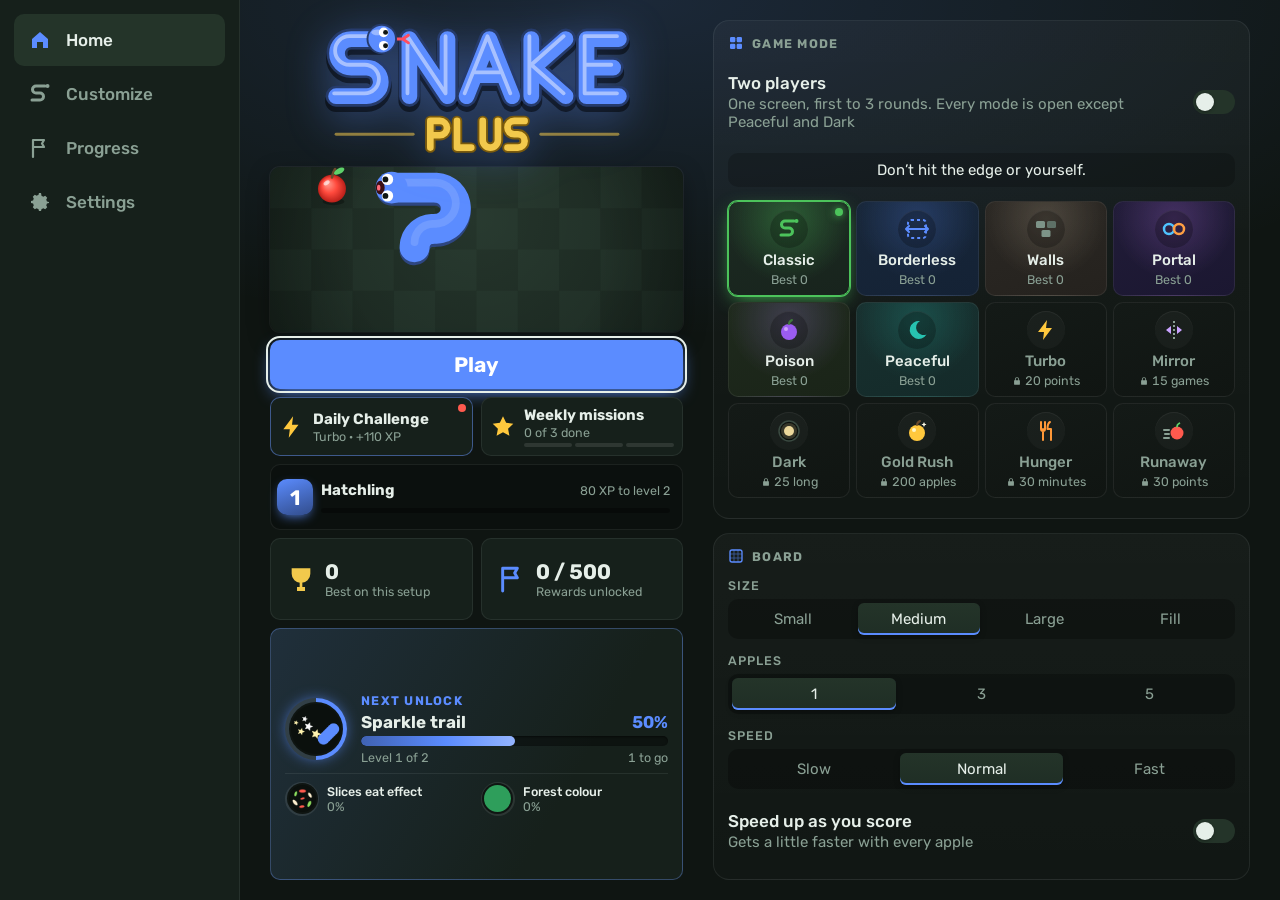
==== commit 7a9fc427: "Two-player switch, Home fills the screen, rainbow colour order Two-player is now one switch on Modes" ====
--- a/snake-plus.html
+++ b/snake-plus.html
@@ -563,7 +563,7 @@
 .pv-slot { min-width: 0; }
 
 /* Home */
-.panel-home { max-width: 520px; gap: var(--sp-4); }
+.panel-home { gap: var(--sp-4); max-width: none; }
 .home-hero, .home-side { display: grid; gap: var(--sp-3); min-width: 0; align-content: start; }
 .setup { display: flex; align-items: center; justify-content: center; gap: var(--sp-1); padding: var(--sp-2); border: 0; background: none; color: var(--c-muted); cursor: pointer; border-radius: var(--r-md); }
 .setup:hover { color: var(--c-fg); }
@@ -648,7 +648,6 @@
   .tabs button[aria-selected="true"] { background: var(--c-surface-3); }
   .panels { padding-left: var(--sp-5); padding-right: var(--sp-5); }
   .page-head { padding-left: var(--sp-5); padding-right: var(--sp-5); }
-  .panel-home { max-width: 960px; grid-template-columns: minmax(0, 1.3fr) minmax(280px, 1fr); align-items: center; gap: var(--sp-6); }
 }
 /* Landscape phones: just enough room for the essentials */
 @media (max-height: 520px) and (min-width: 560px) {
@@ -659,7 +658,7 @@
   .page-head { min-height: 0; padding-top: max(var(--sp-2), env(safe-area-inset-top)); padding-bottom: var(--sp-1); }
   .page-head h2 { font-size: var(--fs-lg); }
   .shell[data-page="home"] .page-head { display: none; }
-  .panel-home { max-width: none; grid-template-columns: minmax(0, 1.2fr) minmax(220px, 1fr); align-items: center; gap: var(--sp-4); }
+  .panel-home { grid-template-columns: minmax(0, 1.2fr) minmax(220px, 1fr); gap: var(--sp-4); }
   .play-hero { padding: 10px var(--sp-5); font-size: var(--fs-lg); }
 }
 
@@ -782,9 +781,9 @@
 .home-next:hover { border-color: var(--mode-accent); }
 .home-next:active { transform: scale(.985); }
 .nx-main { display: grid; grid-template-columns: auto minmax(0, 1fr); gap: var(--sp-3); align-items: center; }
-.nx-ring { --p: 0%; display: grid; place-items: center; width: 62px; height: 62px; flex: none; border-radius: 50%; background: conic-gradient(var(--mode-accent) var(--p), rgba(255, 255, 255, .09) 0); box-shadow: 0 0 16px -4px var(--mode-accent); transition: --p .8s var(--ease); }
-.nx-ring .rw { width: 50px; height: 50px; border-radius: 50%; display: grid; place-items: center; overflow: hidden; background-color: #0b100d; font-style: normal; box-shadow: 0 0 0 2px var(--c-bg) !important; }
-.nx-ring .rw img { width: 50px; height: 50px; }
+.nx-ring { --p: 0%; display: grid; place-items: center; width: calc(62px * var(--hk, 1)); height: calc(62px * var(--hk, 1)); flex: none; border-radius: 50%; background: conic-gradient(var(--mode-accent) var(--p), rgba(255, 255, 255, .09) 0); box-shadow: 0 0 16px -4px var(--mode-accent); transition: --p .8s var(--ease); }
+.nx-ring .rw { width: calc(50px * var(--hk, 1)); height: calc(50px * var(--hk, 1)); border-radius: 50%; display: grid; place-items: center; overflow: hidden; background-color: #0b100d; font-style: normal; box-shadow: 0 0 0 2px var(--c-bg) !important; }
+.nx-ring .rw img { width: 100%; height: 100%; }
 .nx-ring .rw svg { width: 30px; height: 30px; }
 .nx-body { display: grid; gap: 4px; min-width: 0; }
 .nx-k { color: var(--mode-accent); font-size: var(--fs-xs); font-weight: 700; letter-spacing: .1em; text-transform: uppercase; }
@@ -812,8 +811,9 @@
    Home never scrolls. ui.fitHome() picks the first tier that fits.
    ===================================================================== */
 #pv { width: 100% !important; height: auto !important; }
-.shell[data-page="home"] .panels { display: grid; align-content: start; align-content: safe center; align-items: start; align-items: safe center; overflow: hidden; }
-.shell[data-page="home"] .panel { height: auto; overflow: visible; padding-right: 0; }
+.shell[data-page="home"] .panels { display: grid; grid-template-rows: minmax(0, 1fr); overflow: hidden; }
+.shell[data-page="home"] .panel { height: 100%; overflow: visible; padding-right: 0; }
+.shell[data-page="home"] .panel.measuring { height: auto; align-self: start; }
 .panel-home .pv-slot { width: 100%; margin: 0 auto; }
 .panel-home, .panel-home .home-hero, .panel-home .home-side { transition: none; }
 
@@ -827,9 +827,8 @@
 .shell[data-page="home"] .panel-home[data-fit="2"] .home-hero, .shell[data-page="home"] .panel-home[data-fit="2"] .home-side,
 .shell[data-page="home"] .panel-home[data-fit="3"] .home-hero, .shell[data-page="home"] .panel-home[data-fit="3"] .home-side { gap: 6px; }
 .shell[data-page="home"] .panel-home[data-fit="2"] .logo-hero { width: min(100%, 230px); }
-.shell[data-page="home"] .panel-home[data-fit="2"] .pv-slot { width: 74%; }
 .shell[data-page="home"] .panel-home[data-fit="3"] .logo-hero { width: min(100%, 170px); }
-.shell[data-page="home"] .panel-home[data-fit="3"] .pv-slot { width: 52%; }
+.shell[data-page="home"] .panel-home[data-fit="3"] .pv-slot { width: 78%; }
 .shell[data-page="home"] .panel-home[data-fit="2"] .setup, .shell[data-page="home"] .panel-home[data-fit="3"] .setup { padding: 0; font-size: var(--fs-xs); }
 .shell[data-page="home"] .panel-home[data-fit="2"] .mode-line, .shell[data-page="home"] .panel-home[data-fit="3"] .mode-line { font-size: var(--fs-xs); }
 .shell[data-page="home"] .panel-home[data-fit="2"] .play-hero, .shell[data-page="home"] .panel-home[data-fit="3"] .play-hero { padding: 8px var(--sp-5); font-size: var(--fs-md); }
@@ -842,7 +841,8 @@
 .shell[data-page="home"] .panel-home[data-fit="2"] .nx-main .nx-ring, .shell[data-page="home"] .panel-home[data-fit="3"] .nx-main .nx-ring { width: 46px; height: 46px; }
 .shell[data-page="home"] .panel-home[data-fit="2"] .nx-main .rw, .shell[data-page="home"] .panel-home[data-fit="3"] .nx-main .rw,
 .shell[data-page="home"] .panel-home[data-fit="2"] .nx-main .rw img, .shell[data-page="home"] .panel-home[data-fit="3"] .nx-main .rw img { width: 37px; height: 37px; }
-.shell[data-page="home"] .panel-home[data-fit="2"] .nx-more, .shell[data-page="home"] .panel-home[data-fit="3"] .nx-more { padding-top: 4px; }
+.shell[data-page="home"] .panel-home[data-fit="2"] .nx-more { padding-top: 4px; }
+.shell[data-page="home"] .panel-home[data-fit="3"] .nx-more { display: none; }
 .shell[data-page="home"] .panel-home[data-fit="2"] .nx-mini .nx-ring, .shell[data-page="home"] .panel-home[data-fit="3"] .nx-mini .nx-ring { width: 26px; height: 26px; }
 .shell[data-page="home"] .panel-home[data-fit="2"] .nx-mini .rw, .shell[data-page="home"] .panel-home[data-fit="3"] .nx-mini .rw,
 .shell[data-page="home"] .panel-home[data-fit="2"] .nx-mini .rw img, .shell[data-page="home"] .panel-home[data-fit="3"] .nx-mini .rw img { width: 20px; height: 20px; }
@@ -885,7 +885,7 @@
 .hev:active { transform: scale(.98); }
 .hev.new { border-color: color-mix(in srgb, var(--mode-accent) 45%, var(--c-line)); }
 .hev.new::after { content: ''; position: absolute; top: 6px; right: 6px; width: 8px; height: 8px; border-radius: 50%; background: var(--c-danger); }
-.hev-ic svg { display: block; width: 26px; height: 26px; }
+.hev-ic svg { display: block; width: calc(26px * var(--hk, 1)); height: calc(26px * var(--hk, 1)); }
 .hev-t { display: grid; gap: 1px; min-width: 0; }
 .hev-t b { font-size: var(--fs-sm); font-weight: 700; white-space: nowrap; overflow: hidden; text-overflow: ellipsis; }
 .hev-t small { font-size: var(--fs-xs); color: var(--c-muted); white-space: nowrap; overflow: hidden; text-overflow: ellipsis; }
@@ -895,11 +895,6 @@
 .shell[data-page="home"] .panel-home:is([data-fit="2"], [data-fit="3"]) .hev { padding: 4px var(--sp-2); }
 .shell[data-page="home"] .panel-home:is([data-fit="2"], [data-fit="3"]) .hev-ic svg { width: 20px; height: 20px; }
 .panel-detail { width: 100%; max-width: 640px; margin-inline: auto; }
-.duel-row { display: flex; flex-wrap: wrap; gap: var(--sp-2); }
-.duel-row .seg { flex: 2 1 260px; }
-.duel-row .play { flex: 1 1 130px; width: auto; }
-.shell[data-page="home"] .panel[data-panel="modes"]:is([data-fit="2"], [data-fit="3"]) #duelCard .hint { display: none; }
-.shell[data-page="home"] .panel[data-panel="modes"]:is([data-fit="2"], [data-fit="3"]) .duel-row .play { padding-block: 6px; font-size: var(--fs-sm); }
 .daily-mode { display: grid; grid-template-columns: auto minmax(0, 1fr); gap: var(--sp-3); align-items: center; }
 .daily-mode .mc-ic svg { width: 40px; height: 40px; display: block; }
 .daily-mode span:last-child { display: grid; gap: 2px; }
@@ -914,6 +909,7 @@
 .dd { display: grid; justify-items: center; gap: 3px; }
 .dd i { width: 16px; height: 16px; border-radius: 50%; background: rgba(255, 255, 255, .08); }
 .dd.on i { background: var(--mode-accent); }
+.dd.later { opacity: .45; }
 .dd.now i { box-shadow: 0 0 0 2px var(--c-surface), 0 0 0 3px var(--c-muted); }
 .week { display: grid; gap: var(--sp-3); }
 .ms { display: grid; gap: 4px; }
@@ -934,6 +930,34 @@
 .home-events { container-type: inline-size; }
 @container (max-width: 310px) { .hev { grid-template-columns: minmax(0, 1fr); } .hev-ic { display: none; } }
 @media (max-width: 360px) { .tabs button { font-size: 9px; letter-spacing: -.2px; } }
+/* Home fills the page. One column on anything taller than it is wide, two side by side otherwise. */
+.panel-home { grid-template-rows: auto minmax(0, 1fr); }
+.home-side { grid-template-rows: auto auto auto minmax(0, 1fr); }
+.home-side .home-next { align-content: center; height: 100%; }
+.panel-home.measuring .home-next { height: auto; }
+.home-events .hev { align-content: center; }
+@media (min-width: 560px) and (min-aspect-ratio: 5/4) {
+  .panel-home { grid-template-columns: minmax(0, 1.2fr) minmax(280px, 1fr); grid-template-rows: minmax(0, 1fr); gap: var(--sp-5); }
+  .panel-home .home-hero { align-content: center; }
+}
+@media (min-width: 1000px) and (min-height: 560px) {
+  .panel-home { grid-template-columns: minmax(0, 1fr); grid-template-rows: auto minmax(0, 1fr); gap: var(--sp-3); }
+  .shell[data-page="home"] .panel[data-panel="modes"] { grid-template-columns: minmax(0, 1fr); grid-template-rows: minmax(0, 1fr) auto; }
+  .shell[data-page="home"] .panel[data-panel="modes"].measuring { grid-template-rows: auto auto; }
+  .shell[data-page="home"] .panel[data-panel="modes"] > .pv-slot + .card { height: 100%; grid-template-rows: auto auto auto minmax(0, 1fr); }
+  .shell[data-page="home"] .panel[data-panel="modes"] .mode-grid { grid-template-columns: repeat(4, minmax(0, 1fr)); grid-auto-rows: minmax(0, 1fr); }
+}
+/* Larger layouts for Home, tried from the biggest down (see fitPanel) */
+.panel-home[data-fit="g1"] { --hk: 1.2; --fs-xs: 13px; --fs-sm: 15px; --fs-md: 18px; --fs-lg: 22px; --fs-xl: 28px; --sp-2: 10px; --sp-3: 15px; --sp-4: 20px; }
+.panel-home[data-fit="g2"] { --hk: 1.45; --fs-xs: 15px; --fs-sm: 18px; --fs-md: 21px; --fs-lg: 26px; --fs-xl: 34px; --sp-2: 12px; --sp-3: 18px; --sp-4: 24px; }
+.panel-home[data-fit="g3"] { --hk: 1.75; --fs-xs: 18px; --fs-sm: 21px; --fs-md: 25px; --fs-lg: 31px; --fs-xl: 40px; --sp-2: 14px; --sp-3: 22px; --sp-4: 28px; }
+.panel-home[data-fit^="g"] .logo-hero { width: min(100%, 720px); }
+.panel-home[data-fit^="g"] .play-hero { padding-block: 1em; }
+.panel-home[data-fit^="g"] .htile svg { width: calc(26px * var(--hk)); height: calc(26px * var(--hk)); }
+.panel-home[data-fit^="g"] .lv-n { width: calc(36px * var(--hk)); height: calc(36px * var(--hk)); }
+.panel-home[data-fit^="g"] .nx-mini .nx-ring { width: calc(34px * var(--hk)); height: calc(34px * var(--hk)); }
+.panel-home[data-fit^="g"] .nx-mini .nx-ring .rw { width: calc(27px * var(--hk)); height: calc(27px * var(--hk)); }
+.cat-tools { flex-wrap: wrap; justify-content: flex-end; }
 </style>
 </head>
 <body>
@@ -1043,6 +1067,7 @@
             <section class="panel" role="tabpanel" data-panel="modes" hidden>
               <div class="pv-slot"></div>
               <div class="card"><h3 class="card-h"><svg viewBox="0 0 24 24" aria-hidden="true"><rect x="3" y="3" width="8" height="8" rx="2"/><rect x="13" y="3" width="8" height="8" rx="2"/><rect x="3" y="13" width="8" height="8" rx="2"/><rect x="13" y="13" width="8" height="8" rx="2"/></svg><span>Game mode</span></h3>
+                <button class="switch-row" type="button" role="switch" id="swDuel" aria-checked="false"><span><b>Two players</b><small>One screen, first to 3 rounds. Every mode is open except Peaceful and Dark</small></span><i class="switch"></i></button>
                 <div class="mode-grid" id="modeGrid"></div>
               </div>
               <div class="card"><h3 class="card-h"><svg viewBox="0 0 24 24" aria-hidden="true"><rect x="3" y="3" width="18" height="18" rx="3" fill="none" stroke="currentColor" stroke-width="2"/><path d="M3 9h18M3 15h18M9 3v18M15 3v18" stroke="currentColor" stroke-width="1.2" opacity=".6"/></svg><span>Board</span></h3>
@@ -1053,10 +1078,6 @@
                   <span><b>Speed up as you score</b><small>Gets a little faster with every apple</small></span><i class="switch"></i>
                 </button>
               </div>
-              <div class="card" id="duelCard"><h3 class="card-h"><svg viewBox="0 0 24 24" aria-hidden="true"><circle cx="8" cy="8" r="4"/><circle cx="17" cy="9" r="3"/><path d="M1 21c0-4 3-7 7-7s7 3 7 7zM16.500 21c0-3-1-5-2.500-6.500 3-1.500 8 .5 8 6.500z"/></svg><span>Two-player</span></h3>
-                <p class="hint">Two snakes, one screen, first to 3 rounds. WASD against the arrow keys, or swipe on your own half of the screen. Doesn’t count towards your stats.</p>
-                <div class="duel-row"><div class="seg" id="duelModes"></div><button class="play" id="duelStart" type="button">Start match</button></div>
-              </div>
             </section>
 
             <section class="panel panel-detail" role="tabpanel" data-panel="daily" hidden>
@@ -1082,7 +1103,7 @@
                 <div class="cat-tabs" id="catTabs"></div>
               </div>
               <div class="ward-body" id="wardrobe">
-                <div class="cat-head"><span class="cat-name"><b id="catTitle"></b><small id="catNow"></small></span><span class="cat-tools"><small id="catCount"></small><button class="cat-filter" id="catFilter" type="button" aria-pressed="false">Hide locked</button></span></div>
+                <div class="cat-head"><span class="cat-name"><b id="catTitle"></b><small id="catNow"></small></span><span class="cat-tools"><small id="catCount"></small><button class="cat-filter" id="catRainbow" type="button" aria-pressed="false" hidden>Rainbow order</button><button class="cat-filter" id="catFilter" type="button" aria-pressed="false">Hide locked</button></span></div>
                 <div class="lock-note" id="lockNote" hidden><span id="lockText"></span><button type="button" class="link" id="lockRoad">See it on the roadmap</button></div>
                 <div class="cat" data-cat="color">
                 <div class="custom-pick" id="customPick" hidden>
@@ -1342,16 +1363,16 @@
     _count(kind) { let n = 0; for (const a of this.apples) if (a.kind === kind) n++; return n; }
 
     fillApples() {
-      const r = this.rules;
+      const r = this.rules, host = this.share || this;   // two snakes number their portal pairs from one counter
       if (r.portal) {
         while (this._count('portal') < this.appleCount * 2) {
           const a = this.randomFree(); if (!a) break;
-          const pa = { x: a.x, y: a.y, kind: 'portal', pair: this.pairSeq };
+          const pa = { x: a.x, y: a.y, kind: 'portal', pair: host.pairSeq };
           this.apples.push(pa);
           const b = this.randomFree();
           if (!b) { this.apples.pop(); break; }
-          this.apples.push({ x: b.x, y: b.y, kind: 'portal', pair: this.pairSeq });
-          this.pairSeq++;
+          this.apples.push({ x: b.x, y: b.y, kind: 'portal', pair: host.pairSeq });
+          host.pairSeq++;
         }
         return;
       }
@@ -1425,6 +1446,11 @@
       const d = this.queue.length ? this.queue[0] : this.dir, h = this.cells[0];
       let x = h.x + d.x, y = h.y + d.y;
       if (!this.inBounds(x, y) && this.rules.wrap) { x = (x + this.cols) % this.cols; y = (y + this.rows) % this.rows; }
+      const a = this.apples[this.appleAt(x, y)];
+      if (a && a.kind === 'portal') {   // it comes out at the other end
+        const b = this.apples.find(o => o !== a && o.kind === 'portal' && o.pair === a.pair);
+        if (b) return { x: b.x, y: b.y };
+      }
       return { x, y };
     }
 
@@ -1482,7 +1508,7 @@
           this.events.push({ type: 'poison', x: hx, y: hy });
         } else {
           if (partner) {
-            this.apples = this.apples.filter(a => a !== apple && a !== partner);
+            for (const z of [apple, partner]) this.apples.splice(this.apples.indexOf(z), 1);   // in place: two snakes share this list
             this.events.push({ type: 'portal', x: apple.x, y: apple.y, tx: hx, ty: hy, pair: apple.pair });
           } else this.apples.splice(ai, 1);
           const worth = apple.kind === 'gold' ? 3 : 1;
@@ -1617,6 +1643,7 @@
                   mode: 'classic', board: 'm', boardChosen: false, apples: 1, ramp: false,
                   volume: 0.8, sfx: true, music: false, dpad: false, vibrate: true, hat: 0, burst: 0, trail: 0, food: 0, boardSkin: 0, customColor: null, customGrad: null, unlockToasts: true,
                   combos: [null, null, null, null, null],
+                  duel: false, duelMode: 'classic', colorSort: false,
                   autoRestart: false, countdown: true, grace: true, wake: true, shake: true, confetti: true, swipe: 1 },
       best: {},        // "mode|board|apples" -> best score
       stats: { games: 0, apples: 0, longest: 0, timeMs: 0, xp: 0, xpInit: false },
@@ -3770,9 +3797,10 @@
     reset() { this.v = 0; this.fedT = -1e9; this.hitT = -1e9; }
     fed(t) { this.fedT = t; }
     hit(t) { this.hitT = t; }
-    draw(g, cols, rows, target, t, dt) {
+    // top: two-player, where player 2's bar sits at the top. mark: a dot in that snake's colour.
+    draw(g, cols, rows, target, t, dt, top, mark) {
       this.v += (target - this.v) * Math.min(1, dt / (target > this.v ? 70 : 170));
-      const L = this.v, W = cols * CELL, H = rows * CELL, w = W * 0.62, h = 14, x = (W - w) / 2, y = H - h - 12;
+      const L = this.v, W = cols * CELL, H = rows * CELL, w = W * 0.62, h = 14, x = (W - w) / 2, y = top ? 12 : H - h - 12;
       const rm = R.reduced, danger = U.clamp((L - 0.6) / 0.4, 0, 1), still = rm ? 0 : 1;
       const fedAge = U.clamp((t - this.fedT) / 340, 0, 1), hitAge = U.clamp((t - this.hitT) / 280, 0, 1);
       const pulse = 0.5 + 0.5 * Math.sin(t / (210 - 130 * danger));
@@ -3784,6 +3812,7 @@
         g.globalAlpha = danger * (0.25 + 0.4 * pulse); g.fillStyle = '#ff3b30';
         roundRect(g, x - 7, y - 7, w + 14, h + 14, (h + 14) / 2); g.fill(); g.globalAlpha = 1;
       }
+      if (mark) { g.fillStyle = mark; dot(g, x + w + 16, y + h / 2, 7); }
       g.fillStyle = 'rgba(6,10,8,.8)'; roundRect(g, x - 3, y - 3, w + 6, h + 6, (h + 6) / 2); g.fill();
       if (this.gradFor !== g || this.gradW !== x) {   // green → yellow → red across the whole track
         const c = g.createLinearGradient(x, 0, x + w, 0);
@@ -4037,8 +4066,7 @@
 
   const D = S.daily;
   const FROM_HOME = { daily: 1, weekly: 1 };   // detail pages with no tab of their own: they open from Home and go back to it
-  const DUEL_MODES = ['classic', 'borderless', 'walls', 'poison'];
-  let duelMode = 'classic';
+  const SOLO_ONLY = { peaceful: 1, dark: 1 };   // the modes that can't work with two snakes
   const svg = (inner, cls) => '<svg viewBox="0 0 24 24"' + (cls ? ' class="' + cls + '"' : '') + ' aria-hidden="true">' + inner + '</svg>';
   const el = (tag, cls, html) => { const e = document.createElement(tag); if (cls) e.className = cls; if (html != null) e.innerHTML = html; return e; };
   const pressed = (box, fn) => [...box.children].forEach((c, i) => c.setAttribute('aria-pressed', fn(c, i)));
@@ -4071,6 +4099,11 @@
       if (T) { b.style.setProperty('--ta', T.a); b.style.setProperty('--tb', T.b); b.style.setProperty('--acc', T.accent); }
       b.innerHTML = '<span class="mc-ic">' + svg(MODE_ICONS[m.id]) + '</span><b>' + m.name + '</b><small></small>';
       b.addEventListener('click', () => {
+        if (st.duel) {   // two players get every mode, locked or not, and keep your solo mode as it was
+          if (SOLO_ONLY[m.id]) return;
+          st.duelMode = m.id; h.gameChanged(); h.click();
+          return;
+        }
         const u = lockedItem('mode', m.id);
         if (u) { showModeLock(u); return; }
         hideModeLock(); st.mode = m.id; h.gameChanged(); h.click();
@@ -4090,14 +4123,7 @@
     // Daily Challenge and two-player
     $('pageBack').addEventListener('click', () => { ui.setTab('home'); h.click(); });
     $('dailyPlay').addEventListener('click', () => { h.click(); h.daily(); });
-    $('duelStart').addEventListener('click', () => { h.click(); h.duel(duelMode); });
-    const duelBox = $('duelModes');
-    for (const id of DUEL_MODES) {
-      const b = el('button', null, S.MODE[id].name); b.type = 'button';
-      b.addEventListener('click', () => { duelMode = id; pressed(duelBox, c => c === b); h.click(); });
-      b.setAttribute('aria-pressed', id === duelMode);
-      duelBox.appendChild(b);
-    }
+    $('swDuel').addEventListener('click', () => { st.duel = !st.duel; hideModeLock(); h.gameChanged(); h.click(); });
 
     // Snake
     buildSkinPickers();
@@ -4194,6 +4220,30 @@
   }
   const lockedItem = (kind, i) => { const u = SK.unlockFor(kind, i); return u && !store.isUnlocked(u.id) ? u : null; };
 
+  // Colours in rainbow order: red through violet to pink, darker to lighter inside each shade,
+  // with the near-greys last. Your own colour stays first either way.
+  const colorRanks = (function () {
+    let list = null;
+    return () => {
+      if (list) return list;
+      const key = hex => {
+        const [r, g, b] = S.util.hexRgb(hex).map(v => v / 255), hi = Math.max(r, g, b), lo = Math.min(r, g, b), d = hi - lo, l = (hi + lo) / 2;
+        const sat = d ? d / (1 - Math.abs(2 * l - 1)) : 0;
+        let hue = !d ? 0 : hi === r ? ((g - b) / d + 6) % 6 : hi === g ? (b - r) / d + 2 : (r - g) / d + 4;
+        hue = (hue * 60 + 15) % 360;                         // +15 keeps the reds just under 0 and over 345 together, at the start
+        return sat < 0.14 ? 1000 + l : Math.floor(hue / 12) * 10 + l * 9;   // 12 degree bands, so each shade runs dark to light
+      };
+      const keys = SK.COLORS.map(c => key(c[1]));
+      list = keys.map((k, i) => 1 + keys.filter((o, j) => o < k || (o === k && j < i)).length);
+      return list;
+    };
+  })();
+  function applyColorOrder() {
+    const on = !!st.colorSort, box = $('optColor');
+    $('catRainbow').setAttribute('aria-pressed', on);
+    [...box.children].forEach((b, i) => { if (i !== SK.CUSTOM) b.style.order = on ? colorRanks()[i] : ''; });
+  }
+
   function buildSkinPickers() {
     const colorBox = $('optColor');
     SK.COLORS.forEach(([name, hex], i) => {
@@ -4209,6 +4259,8 @@
       });
       colorBox.appendChild(b);
     });
+    $('catRainbow').addEventListener('click', () => { st.colorSort = !st.colorSort; applyColorOrder(); h.settingsChanged('colorSort'); h.click(); });
+    applyColorOrder();
     // Custom colour: any colour, as long as it's clearly different from every built-in one.
     const inp = $('customInput'), status = $('customStatus');
     const check = (save) => {
@@ -4341,6 +4393,7 @@
     const sv = $('catTabs').querySelector('[data-cat="combos"]');
     sv.setAttribute('aria-pressed', ui.cat === 'combos');
     $('catFilter').hidden = ui.cat === 'combos';
+    $('catRainbow').hidden = ui.cat !== 'color';
     if (ui.cat === 'combos') { $('catTitle').textContent = 'Saved looks'; $('catNow').textContent = ''; $('catCount').textContent = st.combos.filter(Boolean).length + '/5'; }
     renderCombos();
     ui.updateFades();
@@ -4440,12 +4493,13 @@
     const cards = $('modeGrid').children;
     for (const b of cards) {
       const id = b.dataset.mode;
-      b.setAttribute('aria-pressed', st.mode === id);
-      const u = lockedItem('mode', id);
-      b.classList.toggle('locked', !!u);
-      b.querySelector('small').innerHTML = u ? LOCK + ' ' + u.goal + ' ' + u.track.unit : 'Best ' + store.getBest(id, st.board, st.apples);
-    }
-    ui.modeDesc.textContent = S.MODE[st.mode].desc;
+      b.setAttribute('aria-pressed', (st.duel ? st.duelMode : st.mode) === id);
+      const u = !st.duel && lockedItem('mode', id), off = st.duel && SOLO_ONLY[id];
+      b.classList.toggle('locked', !!u || !!off);
+      b.querySelector('small').innerHTML = off ? 'Solo only' : st.duel ? 'Two players' : u ? LOCK + ' ' + u.goal + ' ' + u.track.unit : 'Best ' + store.getBest(id, st.board, st.apples);
+    }
+    ui.modeDesc.textContent = S.MODE[st.duel ? st.duelMode : st.mode].desc;
+    $('swDuel').setAttribute('aria-checked', !!st.duel);
     ui._seg_board(); ui._seg_apples(); ui._seg_speed();
     $('swRamp').setAttribute('aria-checked', !!st.ramp);
   }
@@ -4743,11 +4797,12 @@
     $('dailyPlay').textContent = played ? 'Practice' : 'Play today’s challenge';
     $('dailyNote').textContent = played ? 'Today’s score: ' + days[key] + '. A new challenge arrives at midnight.' : 'Your first go counts, so make it a good one. Worth +' + D.dailyXp(now + 1) + ' XP.';
     $('dailyStreak').textContent = now; $('dailyBest').textContent = D.bestStreak(days);
-    const n = D.dayNum(key);
+    // This week, Sunday to Saturday.
+    const n = D.dayNum(key), dow = new Date(n * 864e5).getUTCDay();
     let dots = '';
-    for (let i = 6; i >= 0; i--) {
-      const k = D.keyOf(n - i), day = new Date(k + 'T12:00:00Z').toUTCString().slice(0, 1);
-      dots += '<span class="dd' + (k in days ? ' on' : '') + (!i ? ' now' : '') + '" title="' + k + (k in days ? ': ' + days[k] : '') + '"><i></i><small>' + day + '</small></span>';
+    for (let i = 0; i < 7; i++) {
+      const k = D.keyOf(n - dow + i);
+      dots += '<span class="dd' + (k in days ? ' on' : '') + (i === dow ? ' now' : '') + (i > dow ? ' later' : '') + '" title="' + k + (k in days ? ': ' + days[k] : '') + '"><i></i><small>' + 'SMTWTFS'[i] + '</small></span>';
     }
     $('dailyDots').innerHTML = dots;
     const w = D.ensureWeek(store.data), left = D.daysLeftInWeek();
@@ -4784,8 +4839,8 @@
   ui.refresh = function () {
     renderModes(); renderSkins(); ui.renderLevel(); ui.renderDaily(); renderHome();
     if (ui.shows('stats')) renderStats();
-    const m = S.MODE[st.mode];
-    const line = m.name + ' · ' + BOARD_NAMES[st.board] + ' · ' + st.apples + (m.portal ? ' pair' : ' apple') + (st.apples > 1 ? 's' : '') + ' · ' + SK.SPEEDS[st.speed] + (st.ramp ? ' +' : '');
+    const m = S.MODE[st.duel ? st.duelMode : st.mode];
+    const line = (st.duel ? 'Two players · ' : '') + m.name + ' · ' + BOARD_NAMES[st.board] + ' · ' + st.apples + (m.portal ? ' pair' : ' apple') + (st.apples > 1 ? 's' : '') + ' · ' + SK.SPEEDS[st.speed] + (st.ramp ? ' +' : '');
     ui.el.modeLine.textContent = line;
     ui.el.modeTag.textContent = ui.runTag || m.name;
   };
@@ -4820,15 +4875,19 @@
   }
   // Home never scrolls. Each column steps through tighter layouts until it fits the space there is,
   // and if the tightest one is still too tall (a tiny window) the column is scaled down to fit.
+  // On a big screen it does the opposite: the larger layouts (g3, g2, g1) are tried first, so Home grows into the space.
   const FIT_TIERS = 3;
   function fitPanel(panel, room) {
-    panel.style.transform = ''; panel.style.alignSelf = ''; panel.style.marginBottom = '';
+    const tiers = panel.classList.contains('panel-home') ? ['g3', 'g2', 'g1'] : [];
+    for (let t = 0; t <= FIT_TIERS; t++) tiers.push(t);
+    panel.style.transform = ''; panel.style.marginBottom = '';
+    panel.classList.add('measuring');   // its natural height: normally it stretches to fill the page
     let h = 0;
-    for (let tier = 0; tier <= FIT_TIERS; tier++) {
+    for (const tier of tiers) {
       panel.dataset.fit = tier; h = panel.offsetHeight;
-      if (h <= room) return;
-    }
-    panel.style.alignSelf = 'start'; panel.style.transformOrigin = 'top center'; panel.style.transform = 'scale(' + (room / h).toFixed(4) + ')';
+      if (h <= room) { panel.classList.remove('measuring'); return; }
+    }
+    panel.style.transformOrigin = 'top center'; panel.style.transform = 'scale(' + (room / h).toFixed(4) + ')';
     panel.style.marginBottom = (room - h) + 'px';   // the page takes up only its scaled size
   }
   ui.fitHome = function () {
@@ -5310,6 +5369,7 @@
   const AUTO_DEATH_MS = 650;   // how long a crash plays out when a new game starts by itself
   const XP_APPLE = 10, XP_GAME = 15, XP_BEST = 50;
   const ROUNDS_TO_WIN = 3;       // two-player: first to this many rounds takes the match
+  const SOLO_ONLY = { peaceful: 1, dark: 1 };   // nobody can lose in Peaceful, and Dark only has one pool of light
   // Trails: a couple of particles from the tail end on every step.
   function emitTrail(v, g) {
     const name = SK.TRAILS[settings.trail]; if (!name || name === 'None') return;
@@ -5347,12 +5407,14 @@
   let bestBefore = 0, passedBest = false;
   let blinkT = -1e9, nextBlink = 2000;
   // What kind of game this is. solo: your own setup. daily: today's challenge. duel: two players, one screen.
-  let pick = 'solo', run = { kind: 'solo' }, match = null, foe = null;
+  let pick = settings.duel ? 'duel' : 'solo', run = { kind: 'solo' }, match = null, foe = null, duelTold = false;
+  const basePick = () => (settings.duel ? 'duel' : 'solo');
+  if (!S.MODE[settings.duelMode] || SOLO_ONLY[settings.duelMode]) settings.duelMode = 'classic';
   // Everything needed to animate one snake. The head runs on into whatever it hit (reach), and
   // the crash only happens when it gets there. eats = gameTime of recent apples, for the lump.
   const newPlayer = () => {
     const bulges = new Float32Array(64);
-    return { g: null, skin: settings, eats: [], reach: 0, reachTo: 0, reachX: 0, reachY: 0, mouth: 0, squashT: -1e9, lastDir: null,
+    return { g: null, skin: settings, bar: new R.HungerBar(), eats: [], reach: 0, reachTo: 0, reachX: 0, reachY: 0, mouth: 0, squashT: -1e9, lastDir: null,
       fx: { dead: false, flash: 0, grey: 0, mouth: 0, bulges, nBulges: 0, blink: 0, squash: 0, reachX: 0, reachY: 0 } };
   };
   const me = newPlayer(), fx = me.fx, players = [me];
@@ -5363,7 +5425,7 @@
   const pvView = new R.View($('pv'), PV_COLS, PV_ROWS, true);
   const pvSnake = new R.SnakeDrawer();
   const pvAmbient = new R.Ambient();
-  const hunger = new R.HungerBar(), pvHunger = new R.HungerBar();
+  const pvHunger = new R.HungerBar(), hunger = me.bar;
   const confetti = new R.Confetti($('confetti'));
   const ambient = new R.Ambient();
   me.drawer = view.snake;
@@ -5399,8 +5461,9 @@
   // Turbo mode: 3% faster per point, down to 45% of the base interval.
   const stepMs = () => {
     if (!game) return baseMs();
-    if (game.rules.turbo) return gameMs() * Math.max(0.45, Math.pow(0.97, game.score));
-    return gameMs() * ((run.spec ? run.spec.ramp : settings.ramp) ? Math.max(0.6, Math.pow(0.985, game.score)) : 1);
+    const score = foe ? Math.max(game.score, foe.g.score) : game.score;   // two-player: both snakes follow whoever is ahead
+    if (game.rules.turbo) return gameMs() * Math.max(0.45, Math.pow(0.97, score));
+    return gameMs() * ((run.spec ? run.spec.ramp : settings.ramp) ? Math.max(0.6, Math.pow(0.985, score)) : 1);
   };
   // Space the board can use, in CSS pixels (after the bar, padding and D-pad).
   function available() {
@@ -5439,7 +5502,7 @@
     return Object.assign({}, settings, { color: SK.COLORS.indexOf(best), pattern: 0, customColor: null, customGrad: null, trail: 0, hat: 0 });
   }
   function resetPlayer(q, g) {
-    q.g = g; q.lastDir = g.dir; q.reach = q.reachTo = 0; q.mouth = 0; q.eats.length = 0; q.fx.reachX = q.fx.reachY = 0;
+    q.g = g; q.bar.reset(); q.lastDir = g.dir; q.reach = q.reachTo = 0; q.mouth = 0; q.eats.length = 0; q.fx.reachX = q.fx.reachY = 0;
   }
   function newGame() {
     foe = null;
@@ -5450,10 +5513,11 @@
       cols = spec.cols; rows = spec.rows;
       game = new S.Game({ cols, rows, apples: spec.apples, mode: spec.mode, seed: spec.seed, blocks: spec.blocks });   // edge grace is always on, so scores compare
     } else if (pick === 'duel') {
+      if (!match || match.mode !== settings.duelMode) match = { mode: settings.duelMode, wins: [0, 0] };
       if (match.wins.some(n => n >= ROUNDS_TO_WIN)) match.wins = [0, 0];
-      run = { kind: 'duel', fixed: true };
-      [cols, rows] = settings.board === 'l' ? BOARDS.l : BOARDS.m;
-      const apples = Math.max(3, settings.apples), o = { cols, rows, apples, mode: match.mode, grace: false, waitApples: true };
+      run = { kind: 'duel' };
+      [cols, rows] = board();
+      const o = { cols, rows, apples: settings.apples, mode: match.mode, grace: false, waitApples: true };
       const edge = Math.floor(cols / 4), top = Math.floor(rows / 3), bottom = rows - 1 - top;
       game = new S.Game(Object.assign({ start: { x: edge, y: top, dx: 1 } }, o));
       const g2 = new S.Game(Object.assign({ start: { x: cols - 1 - edge, y: bottom, dx: -1 }, share: game }, o));
@@ -5479,7 +5543,7 @@
     applyTheme(); fit();
   }
 
-  // Starts a Daily Challenge or a two-player game from the menu.
+  // Starts a Daily Challenge from the menu.
   function launch(kind) {
     if (state === 'dying' || state === 'play' || state === 'countdown') return;
     if (state === 'paused' && game.steps > 0) endGame();
@@ -5502,6 +5566,7 @@
     if (settings.countdown || resuming) { state = 'countdown'; countT = performance.now(); countN = -1; }
     else { state = 'play'; acc = 0; A.sfx.start(); }
     ui.hideMenu(); A.set({ duck: false }); keepAwake(true);
+    if (foe && !duelTold) { duelTold = true; ui.note('Player 1: WASD, or swipe ' + ui.sideNames()[0], 'Player 2: arrow keys, or swipe ' + ui.sideNames()[1]); }
   }
   // Stops the screen turning off during a game, on browsers that allow it.
   let wakeLock = null;
@@ -5602,11 +5667,19 @@
       for (const e of q.g.events) {
         const cx = e.x * CELL + CELL / 2, cy = e.y * CELL + CELL / 2;
         if (e.type === 'eat') {
-          const B = SK.BURST_STYLES[SK.BURSTS[q.skin.burst]] || SK.BURST_STYLES.Classic;
-          view.fx.burst(cx, cy, now, B.colors, B.count || (B.shape === 'dot' ? 14 : 16), B.shape);
-          q.eats.push(gameTime); q.mouth = 0; A.sfx.eat(); vibrate(12);
+          if (e.kind === 'gold') { view.fx.burst(cx, cy, now, ['#ffc83d', '#fff6c4', '#ff9838'], 22); A.sfx.gold(); }
+          else if (e.kind !== 'portal') {
+            const B = SK.BURST_STYLES[SK.BURSTS[q.skin.burst]] || SK.BURST_STYLES.Classic;
+            view.fx.burst(cx, cy, now, B.colors, B.count || (B.shape === 'dot' ? 14 : 16), B.shape);
+          }
+          for (let k = 0; k < (e.worth || 1); k++) q.eats.push(gameTime - k * stepMs() * 0.6);
+          q.bar.fed(now); q.mouth = 0; A.sfx.eat(); vibrate(12);
+        } else if (e.type === 'portal') {
+          const c = R.PORTAL_COLORS[e.pair % R.PORTAL_COLORS.length];
+          view.fx.ring(cx, cy, now, c); view.fx.burst(e.tx * CELL + CELL / 2, e.ty * CELL + CELL / 2, now, [c, '#ffffff', c], 10); A.sfx.portal();
         } else if (e.type === 'poison') { view.fx.burst(cx, cy, now, ['#9b5cf0', '#e2c2ff', '#4a1f86']); A.sfx.poison(); }
-        else if (e.type === 'shrink') view.fx.burst(cx, cy, now, ['#8a9a90', '#5a6a60', '#c0c8c4'], 5);
+        else if (e.type === 'shrink') { view.fx.burst(cx, cy, now, ['#8a9a90', '#5a6a60', '#c0c8c4'], 5); q.bar.hit(now); }
+        else if (e.type === 'expire') view.fx.burst(cx, cy, now, ['#ffc83d', '#fff6c4', '#a86f00'], 6);
         else if (e.type === 'wall') A.sfx.wall();
         else if (e.type === 'die') aimReach(q, e.x, e.y, e.meet);
       }
@@ -5762,7 +5835,7 @@
   const DIRS4 = [{ x: 1, y: 0 }, { x: -1, y: 0 }, { x: 0, y: 1 }, { x: 0, y: -1 }];
   // The preview plays the real mode: a locked mode tapped on the Modes page gets a try-out here too.
   let pvTry = null, pvTarget = null, pvHint = null;
-  const pvModeId = () => pvTry || settings.mode;
+  const pvModeId = () => pvTry || (settings.duel ? settings.duelMode : settings.mode);
   function pvTheme() { pvAmbient.reset(pvView.setTheme(pvModeId(), settings.boardSkin).amb, PV_COLS, PV_ROWS); }
   function pvNew() {
     pvGame = new S.Game({ cols: PV_COLS, rows: PV_ROWS, apples: settings.apples, mode: pvModeId(), grace: false });
@@ -6004,7 +6077,7 @@
       const n = q.g, a = U.lerpAng(U.angOf(n.prevDir.x, n.prevDir.y), U.angOf(n.dir.x, n.dir.y), U.ease(Math.min(1, p / 0.7)));
       q.drawer.draw(g, n.cells, n.prevTail, p, CELL, a, q.skin, q.fx);
     }
-    if (game.rules.hunger && state !== 'menu') hunger.draw(g, game.cols, game.rows, game.hungerLevel(state === 'play' ? p : 0), t, fdt);
+    if (game.rules.hunger && state !== 'menu') for (const q of players) q.bar.draw(g, game.cols, game.rows, q.g.hungerLevel(state === 'play' ? p : 0), t, fdt, q === foe, foe ? U.rgb(U.hexRgb(SK.colorHex(q.skin))) : null);
     view.fx.draw(g, t, fdt);
     if (game.rules.dark) { const P = view.snake.path; R.drawDark(g, game.cols, game.rows, P.x[P.n - 1], P.y[P.n - 1], game.apples, t); }   // over the effects, so they stay hidden in the dark too
     if (state === 'countdown') {
@@ -6033,7 +6106,7 @@
     },
     gameChanged: () => {
       store.save();
-      pick = 'solo';
+      pick = basePick();
       if (state === 'paused') { pendingNew = true; ui.setPlayLabel('New game'); }
       else if (state === 'menu' || state === 'over') { newGame(); state = 'menu'; ui.closeCard(); ui.setPlayLabel('Play'); }
       ui.el.mBest.textContent = currentBest();
@@ -6041,11 +6114,6 @@
       pvTheme(); fit();
     },
     daily: () => launch('daily'),
-    duel: mode => {
-      match = { mode, wins: [0, 0] };
-      launch('duel');
-      if (foe) ui.note('Player 1: WASD, or swipe ' + ui.sideNames()[0], 'Player 2: arrow keys, or swipe ' + ui.sideNames()[1]);
-    },
     tryMode: id => { if (pvTry === id) return; pvTry = id; pvTheme(); fit(); },
     settingsChanged: key => {
       store.save(); applyAudio();
@@ -6068,7 +6136,7 @@
       if (state !== 'paused' && state !== 'over') return;
       A.sfx.click();
       if (state === 'paused' && game.steps > 0) endGame();
-      pick = 'solo'; newGame(); state = 'menu';
+      pick = basePick(); match = null; newGame(); state = 'menu';
       showMenu(GAME_NAME, 'Play');
     }
   });
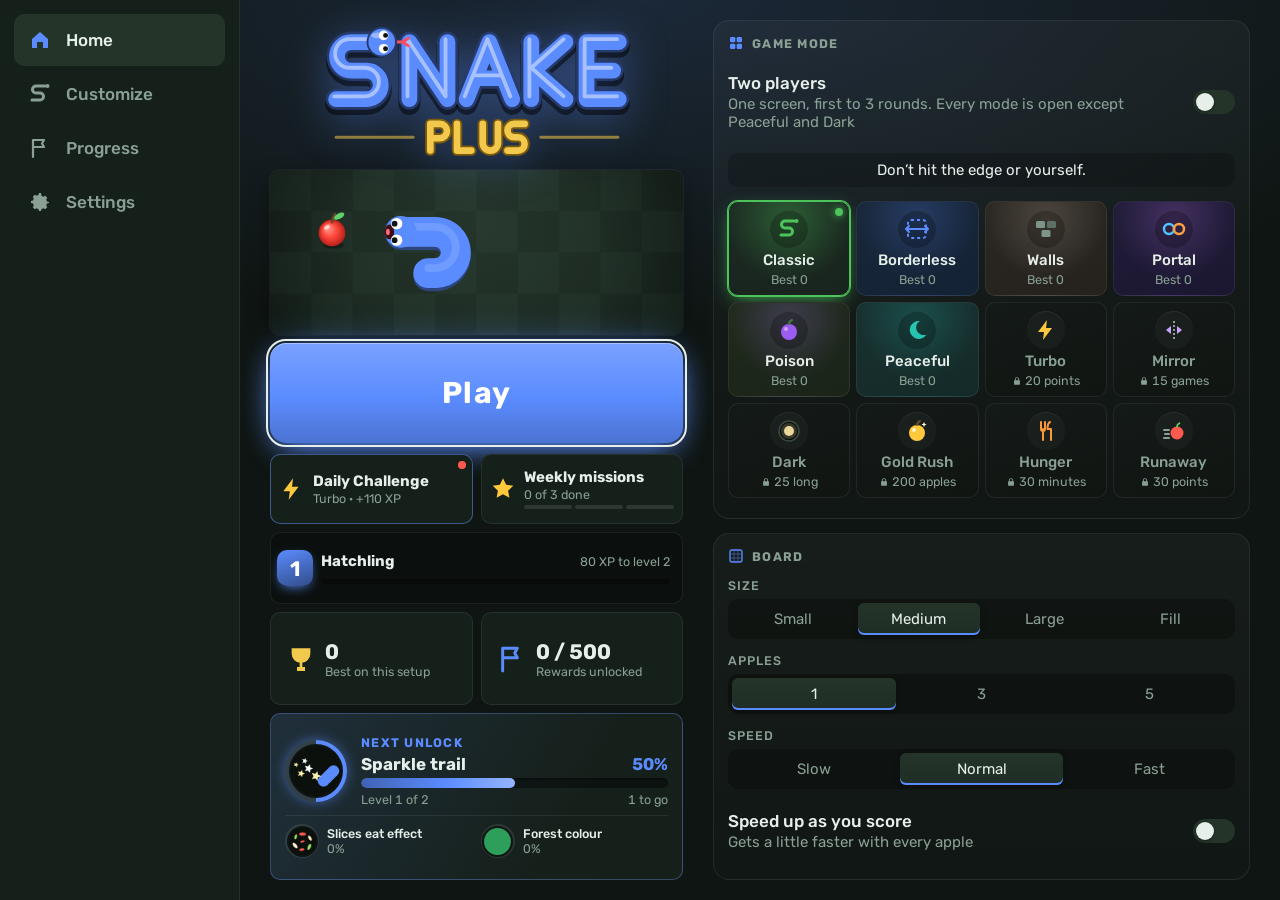
==== commit d9d93e4e: "Home shares its spare space, and Play gets more of it The next unlock card used to take all the spar" ====
--- a/snake-plus.html
+++ b/snake-plus.html
@@ -828,7 +828,7 @@
 .shell[data-page="home"] .panel-home[data-fit="3"] .home-hero, .shell[data-page="home"] .panel-home[data-fit="3"] .home-side { gap: 6px; }
 .shell[data-page="home"] .panel-home[data-fit="2"] .logo-hero { width: min(100%, 230px); }
 .shell[data-page="home"] .panel-home[data-fit="3"] .logo-hero { width: min(100%, 170px); }
-.shell[data-page="home"] .panel-home[data-fit="3"] .pv-slot { width: 78%; }
+@media (max-height: 620px) { .shell[data-page="home"] .panel-home[data-fit="3"] .pv-slot { width: 78%; } }
 .shell[data-page="home"] .panel-home[data-fit="2"] .setup, .shell[data-page="home"] .panel-home[data-fit="3"] .setup { padding: 0; font-size: var(--fs-xs); }
 .shell[data-page="home"] .panel-home[data-fit="2"] .mode-line, .shell[data-page="home"] .panel-home[data-fit="3"] .mode-line { font-size: var(--fs-xs); }
 .shell[data-page="home"] .panel-home[data-fit="2"] .play-hero, .shell[data-page="home"] .panel-home[data-fit="3"] .play-hero { padding: 8px var(--sp-5); font-size: var(--fs-md); }
@@ -930,18 +930,31 @@
 .home-events { container-type: inline-size; }
 @container (max-width: 310px) { .hev { grid-template-columns: minmax(0, 1fr); } .hev-ic { display: none; } }
 @media (max-width: 360px) { .tabs button { font-size: 9px; letter-spacing: -.2px; } }
-/* Home fills the page. One column on anything taller than it is wide, two side by side otherwise. */
-.panel-home { grid-template-rows: auto minmax(0, 1fr); }
-.home-side { grid-template-rows: auto auto auto minmax(0, 1fr); }
-.home-side .home-next { align-content: center; height: 100%; }
-.panel-home.measuring .home-next { height: auto; }
-.home-events .hev { align-content: center; }
+/* Home fills the page. Spare height is shared out: Play gets the biggest slice, then the cards, so no
+   one thing swallows it. One column on anything taller than it is wide, two side by side otherwise. */
+.panel-home { grid-template-rows: auto auto; }
+.home-hero, .home-side { display: flex; flex-direction: column; min-height: 0; }
+.home-hero .logo-hero { align-self: center; }
+.home-hero .pv-slot { align-self: center; }
+.home-side > .home-events { flex: 1 1 auto; grid-auto-rows: minmax(0, 1fr); }
+.home-side > .lvl { flex: .6 1 auto; align-items: center; align-content: center; }
+.home-side > .home-tiles { flex: 1 1 auto; grid-auto-rows: minmax(0, 1fr); }
+.home-side > .home-next { flex: 1.3 1 auto; align-content: center; }
+.home-events .hev, .home-tiles .htile { align-content: center; }
+/* Play: the biggest thing on the page */
+.home-hero > .play-hero { flex: 2 1 auto; min-height: calc(64px * var(--hk, 1)); max-height: calc(100px * var(--hk, 1)); padding-block: 18px;
+  font-size: calc(var(--fs-xl) * 1.2); font-weight: 700; letter-spacing: .04em; border-radius: var(--r-lg);
+  background: linear-gradient(180deg, color-mix(in srgb, var(--mode-accent) 82%, #fff), var(--mode-accent) 55%, color-mix(in srgb, var(--mode-accent) 82%, #000));
+  box-shadow: 0 10px 30px -8px var(--mode-accent), 0 0 44px -14px var(--mode-accent), inset 0 1px 0 rgba(255, 255, 255, .35); }
+.shell[data-page="home"] .panel-home[data-fit="1"] .home-hero > .play-hero { min-height: 58px; padding-block: 14px; font-size: var(--fs-xl); }
+.shell[data-page="home"] .panel-home:is([data-fit="2"], [data-fit="3"]) .home-hero > .play-hero { min-height: 58px; padding-block: 8px; font-size: var(--fs-xl); }
+@media (max-height: 620px) { .shell[data-page="home"] .panel-home:is([data-fit="2"], [data-fit="3"]) .home-hero > .play-hero { min-height: 40px; padding-block: 6px; font-size: var(--fs-lg); } }
 @media (min-width: 560px) and (min-aspect-ratio: 5/4) {
   .panel-home { grid-template-columns: minmax(0, 1.2fr) minmax(280px, 1fr); grid-template-rows: minmax(0, 1fr); gap: var(--sp-5); }
-  .panel-home .home-hero { align-content: center; }
+  .panel-home .home-hero { justify-content: center; }
 }
 @media (min-width: 1000px) and (min-height: 560px) {
-  .panel-home { grid-template-columns: minmax(0, 1fr); grid-template-rows: auto minmax(0, 1fr); gap: var(--sp-3); }
+  .panel-home { grid-template-columns: minmax(0, 1fr); grid-template-rows: auto auto; align-content: stretch; gap: var(--sp-3); }
   .shell[data-page="home"] .panel[data-panel="modes"] { grid-template-columns: minmax(0, 1fr); grid-template-rows: minmax(0, 1fr) auto; }
   .shell[data-page="home"] .panel[data-panel="modes"].measuring { grid-template-rows: auto auto; }
   .shell[data-page="home"] .panel[data-panel="modes"] > .pv-slot + .card { height: 100%; grid-template-rows: auto auto auto minmax(0, 1fr); }
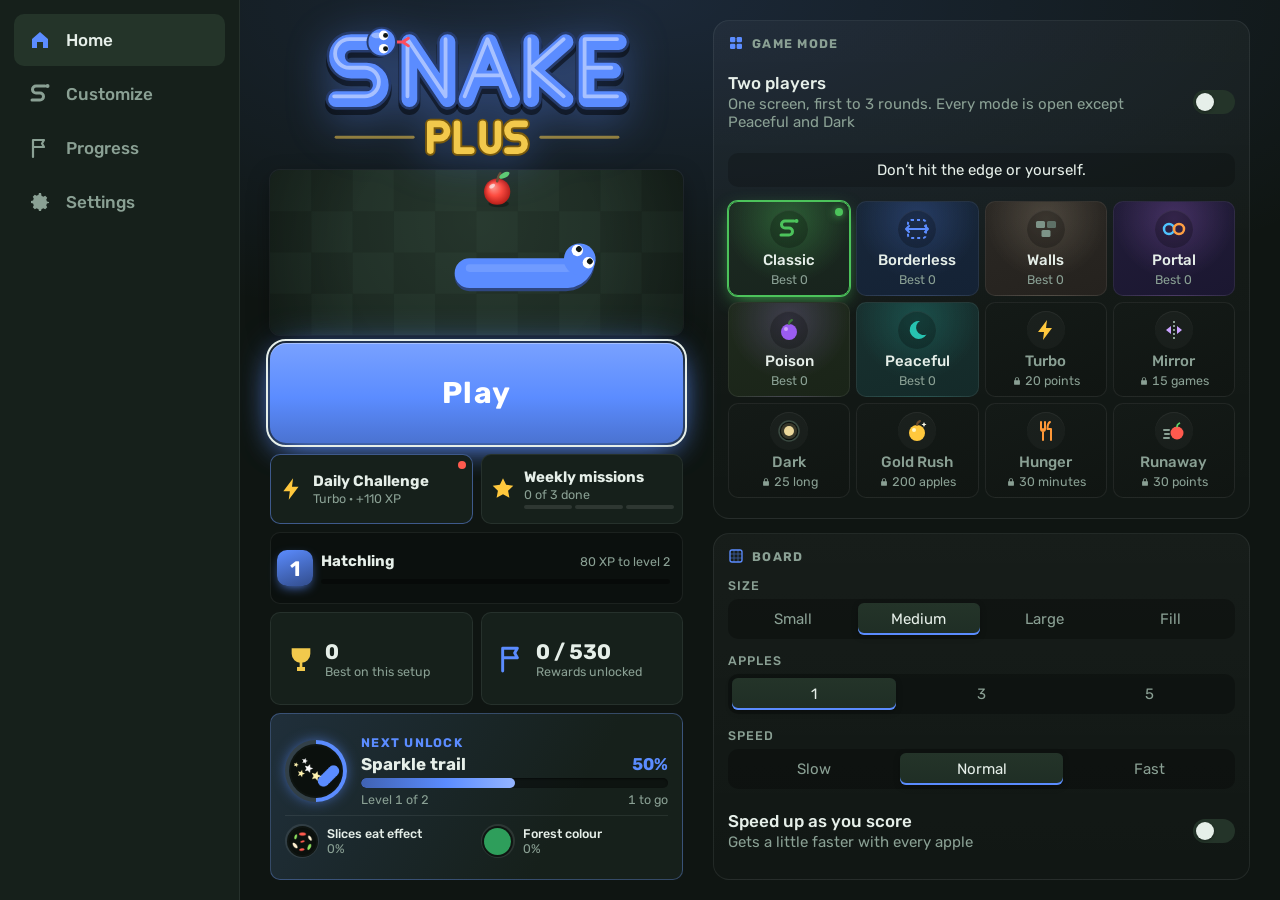
==== commit 59c62c10: "Exclusive rewards, weekly bonus, Daily leaderboard and sharing 30 new rewards on three paths that ca" ====
--- a/snake-plus.html
+++ b/snake-plus.html
@@ -971,6 +971,20 @@
 .panel-home[data-fit^="g"] .nx-mini .nx-ring { width: calc(34px * var(--hk)); height: calc(34px * var(--hk)); }
 .panel-home[data-fit^="g"] .nx-mini .nx-ring .rw { width: calc(27px * var(--hk)); height: calc(27px * var(--hk)); }
 .cat-tools { flex-wrap: wrap; justify-content: flex-end; }
+/* Weekly bonus and the leaderboard */
+.ms.bonus { padding-top: var(--sp-3); border-top: 1px solid var(--c-line); }
+.ms.bonus .ms-t em { color: var(--c-gold); }
+.board { display: grid; gap: 2px; margin: 0; padding: 0; list-style: none; }
+.board:empty { display: none; }
+.board li { display: grid; grid-template-columns: 30px minmax(0, 1fr) auto; gap: var(--sp-2); align-items: center; padding: 6px var(--sp-2); border-radius: var(--r-sm); font-size: var(--fs-sm); }
+.board li:nth-child(odd) { background: rgba(255, 255, 255, .03); }
+.board li.me { background: color-mix(in srgb, var(--mode-accent) 22%, transparent); }
+.lb-n { color: var(--c-muted); font-variant-numeric: tabular-nums; }
+.board li:nth-child(1) .lb-n { color: var(--c-gold); font-weight: 700; }
+.lb-name { white-space: nowrap; overflow: hidden; text-overflow: ellipsis; }
+.board b { font-variant-numeric: tabular-nums; }
+.board-you { margin: 0; font-size: var(--fs-sm); font-weight: 700; }
+#boardRename { justify-self: start; }
 </style>
 </head>
 <body>
@@ -1029,6 +1043,7 @@
           </div>
           <div class="pause-box" id="overBox" hidden>
             <button class="play" id="againBtn" type="button">Play again</button>
+            <button class="pbtn" id="shareBtn" type="button">Share result</button>
             <button class="pbtn" id="overHome" type="button"><svg viewBox="0 0 24 24" aria-hidden="true"><path d="M4 11l8-7 8 7v9h-5v-6H9v6H4z" fill="currentColor"/></svg>Main menu</button>
           </div>
         </div>
@@ -1100,12 +1115,23 @@
                 <button class="play" id="dailyPlay" type="button">Play</button>
                 <p class="hint" id="dailyNote"></p>
                 <div class="streak"><div><b id="dailyStreak">0</b><small>Day streak</small></div><div><b id="dailyBest">0</b><small>Best streak</small></div><div class="dots" id="dailyDots"></div></div>
+                <p class="hint" id="dailyNext"></p>
+                <button class="pbtn" id="dailyShare" type="button" hidden>Share result</button>
+              </div>
+              <div class="card" id="boardCard"><h3 class="card-h"><svg viewBox="0 0 24 24" aria-hidden="true"><path d="M6 3h12v5a6 6 0 0 1-12 0zM6 5H3v2a3 3 0 0 0 3 3M18 5h3v2a3 3 0 0 1-3 3"/><path d="M11 14h2v4h3v3H8v-3h3z"/></svg><span>Today’s leaderboard</span><small id="boardCount"></small></h3>
+                <p class="hint" id="boardNote"></p>
+                <form class="sync-join" id="boardJoin"><input id="boardName" type="text" placeholder="Your name" aria-label="Leaderboard name" autocomplete="off" autocorrect="off" spellcheck="false" maxlength="16"><button class="play" type="submit">Join</button></form>
+                <ol class="board" id="boardList"></ol>
+                <p class="board-you" id="boardYou" hidden></p>
+                <button class="link" id="boardRename" type="button" hidden>Change my name</button>
               </div>
             </section>
 
             <section class="panel panel-detail" role="tabpanel" data-panel="weekly" hidden>
               <div class="card"><h3 class="card-h"><svg viewBox="0 0 24 24" aria-hidden="true"><path d="M5 21V4M5 4h11l-2 3.500L16 11H5" fill="none" stroke="currentColor" stroke-width="2.200" stroke-linejoin="round" stroke-linecap="round"/></svg><span>This week</span><small id="weekLeft"></small></h3>
                 <div class="week" id="weekList"></div>
+                <div class="ms bonus" id="weekBonus"></div>
+                <p class="hint" id="weekNext"></p>
                 <p class="hint">New missions every Monday. XP is added as soon as you finish one, and progress from all your synced devices adds up.</p>
               </div>
             </section>
@@ -1294,6 +1320,7 @@
       this.blocks = opts.blocks || [];        // walls already on the board at the start
       this.start = opts.start;                // { x, y, dx }: where the snake begins, if not the usual spot
       this.share = opts.share;                // two-player: share this game's board, so the snakes can hit each other
+      this.log = opts.record ? [] : null;     // scored Daily: every move, so the leaderboard can replay the game
       this.waitApples = !!opts.waitApples;    // two-player: apples go down once both snakes are on the board
       this.reset();
     }
@@ -1309,6 +1336,7 @@
       this.pendingWalls = [];
       this.wallCount = 0;
       this.spawned = 0;
+      this.ticks = 0;                      // calls to step(), which is what a replay counts
       for (const [bx, by] of this.blocks) { this.wall[this.idx(bx, by)] = 2; this.wallCount++; }
       this.cells = [];
       for (let i = 0; i < 3; i++) this._addCell(hx - i * dx, y, false);
@@ -1416,7 +1444,8 @@
           d.x === u.dir.x && d.y === u.dir.y && nx * d.x + ny * d.y === 0) {
         this._revert();
         this.queue.push({ x: nx, y: ny });
-        this.step();
+        if (this.log) this._logMove(this.ticks, nx, ny, true);
+        this.redoing = true; this.step(); this.redoing = false;
         return 'redo';
       }
       const ref = this.queue.length ? this.queue[this.queue.length - 1] : d;
@@ -1425,6 +1454,9 @@
       this.queue.push({ x: nx, y: ny });
       return true;
     }
+
+    // Two numbers per move: the tick, then the direction (0-3), plus 4 if it was a redo.
+    _logMove(t, x, y, redo) { this.log.push(t, (x ? (x > 0 ? 0 : 1) : (y > 0 ? 2 : 3)) + (redo ? 4 : 0)); }
 
     _revert() {
       const u = this.undo;
@@ -1476,6 +1508,8 @@
     step() {
       if (!this.alive) return;
       const r = this.rules;
+      if (this.log && this.queue.length && !this.redoing) this._logMove(this.ticks, this.queue[0].x, this.queue[0].y, false);
+      this.ticks++;
       const nd = this.queue.length ? this.queue.shift() : this.dir;
       const head = this.cells[0], tail = this.cells[this.cells.length - 1];
       let hx = head.x + nd.x, hy = head.y + nd.y;
@@ -1656,15 +1690,16 @@
                   mode: 'classic', board: 'm', boardChosen: false, apples: 1, ramp: false,
                   volume: 0.8, sfx: true, music: false, dpad: false, vibrate: true, hat: 0, burst: 0, trail: 0, food: 0, boardSkin: 0, customColor: null, customGrad: null, unlockToasts: true,
                   combos: [null, null, null, null, null],
-                  duel: false, duelMode: 'classic', colorSort: false,
+                  duel: false, duelMode: 'classic', colorSort: false, lbName: '', lbId: '',
                   autoRestart: false, countdown: true, grace: true, wake: true, shake: true, confetti: true, swipe: 1 },
       best: {},        // "mode|board|apples" -> best score
-      stats: { games: 0, apples: 0, longest: 0, timeMs: 0, xp: 0, xpInit: false },
+      stats: { games: 0, apples: 0, longest: 0, timeMs: 0, xp: 0, missions: 0, perfect: 0, xpInit: false },
       unlocked: [],
       daily: { days: {} },   // "2026-11-04" -> that day's Daily Challenge score (see daily.js)
-      weekly: { week: '', mine: [0, 0, 0], seen: {}, claimed: [false, false, false] },
+      weekly: { week: '', mine: [0, 0, 0], seen: {}, claimed: [false, false, false], bonus: false },
+      board: { run: null },   // today's scored Daily run, kept until the leaderboard has it (see board.js)
       // Live sync (js/sync.js): code in use, this device's id, and what the other devices have added.
-      sync: { code: '', last: '', device: '', others: { games: 0, apples: 0, timeMs: 0, xp: 0, longest: 0 }, settingsAt: 0, comboAt: [0, 0, 0, 0, 0], at: 0 }
+      sync: { code: '', last: '', device: '', others: { games: 0, apples: 0, timeMs: 0, xp: 0, missions: 0, perfect: 0, longest: 0 }, settingsAt: 0, comboAt: [0, 0, 0, 0, 0], at: 0 }
     };
   }
 
@@ -1713,7 +1748,7 @@
     // Snapshot used by unlock conditions.
     progress() {
       const st = this.data.stats;
-      return { games: st.games, apples: st.apples, longest: st.longest, minutes: Math.floor(st.timeMs / 60000), xp: st.xp, level: S.skins.levelOf(st.xp), collected: this.data.unlocked.filter(id => id !== 'p-gradient').length, bestAny: this.bestAny(), bestMode: m => this.bestMode(m) };
+      return { games: st.games, apples: st.apples, longest: st.longest, minutes: Math.floor(st.timeMs / 60000), xp: st.xp, missions: st.missions, perfect: st.perfect, bestStreak: S.daily.bestStreak(this.data.daily.days), level: S.skins.levelOf(st.xp), collected: this.data.unlocked.filter(id => id !== 'p-gradient').length, bestAny: this.bestAny(), bestMode: m => this.bestMode(m) };
     },
     isUnlocked(id) { return this.data.unlocked.indexOf(id) >= 0; },
     getBest(mode, board, apples) { return this.data.best[bestKey(mode, board, apples)] || 0; },
@@ -2126,6 +2161,48 @@
     ['Gallery', '#241e2a', '#c77dff', 'sparkle']
   ]) SK.BOARD_THEMES[name] = boardTheme(a, accent, amb);
 
+  // Exclusive rewards: these only come from streaks, weekly missions and perfect weeks.
+  // Added at the end of each list, because saved looks store positions in these lists.
+  SK.COLORS.push(['Kindling', '#ffa26b'], ['Wildfire', '#f2541b'], ['Cadet', '#4a6fa5'], ['Compass', '#b08d57'], ['Flawless', '#e8fff4'], ['Platinum', '#b4bdd6']);
+  SK.PATTERNS.push('Hot Streak', 'Phoenix', 'Eternal Flame', 'Service Ribbon', 'Merit', 'Veteran', 'Seven Days', 'Trophy', 'Legend');
+  SK.BURSTS.push('Flare', 'Stamps', 'Aligned', 'Ovation');
+  SK.TRAILS.push('Cinders', 'Afterglow', 'Waypoints', 'Trailblazer', 'Laurel Dust');
+  SK.BOARDS.push('Hearth', 'Inferno', 'Campground', 'Summit', 'Podium', 'Hall of Fame');
+  Object.assign(SK.GRADIENTS, {
+    'Phoenix': [[255, 236, 120], [255, 96, 32], [150, 16, 60]],
+    'Eternal Flame': [[255, 244, 214], [255, 160, 50], [214, 36, 96]],
+    'Merit': [[28, 58, 120], [90, 150, 230], [250, 214, 110]],
+    'Veteran': [[50, 66, 44], [150, 140, 90], [240, 200, 90]],
+    'Trophy': [[120, 72, 8], [240, 186, 52], [255, 248, 200]],
+    'Legend': [[64, 20, 150], [236, 60, 170], [255, 220, 110]]
+  });
+  Object.assign(SK.FIXED_BANDS, {
+    'Hot Streak': [[255, 92, 30], [255, 222, 90], 0.42],
+    'Service Ribbon': [[40, 90, 170], [250, 214, 90], 0.34],
+    'Seven Days': [[64, 200, 150], [18, 60, 70], 0.14]
+  });
+  Object.assign(SK.BURST_STYLES, {
+    'Flare': { colors: ['#ff5a1f', '#ffc83d', '#fff3b0'], shape: 'star' },
+    'Stamps': { colors: ['#b08d57', '#e8d5a8', '#6b4430'], shape: 'square' },
+    'Aligned': { colors: ['#ffe36b', '#7cc8ff', '#ffffff'], shape: 'star', count: 22 },
+    'Ovation': { colors: ['#ffc83d', '#ff6fb1', '#5b8cff', '#39ff88'], shape: 'heart', count: 22 }
+  });
+  Object.assign(SK.TRAIL_STYLES, {
+    'Cinders': [['#ff5a1f', '#ffa26b', '#3a2a24'], 'dot'],
+    'Afterglow': [['#ffc83d', '#ff8a3d', '#fff3b0'], 'puff'],
+    'Waypoints': [['#e8d5a8', '#b08d57'], 'ring'],
+    'Trailblazer': [['#ff7a2e', '#ffffff'], 'star'],
+    'Laurel Dust': [['#d8c060', '#7ac74f', '#fff3c9'], 'leaf']
+  });
+  for (const [name, a, accent, amb] of [
+    ['Hearth', '#2a1a14', '#ff8a3d', 'embers'],
+    ['Inferno', '#2a100c', '#ff4a1f', 'embers'],
+    ['Campground', '#1c2418', '#e0a860', 'fireflies'],
+    ['Summit', '#1a2430', '#d8e8f0', 'snow'],
+    ['Podium', '#201c28', '#ffd46b', 'glitter'],
+    ['Hall of Fame', '#262012', '#ffc83d', 'glitter']
+  ]) SK.BOARD_THEMES[name] = boardTheme(a, accent, amb);
+
   // ---------- Custom colour ----------
   // One colour is your own. It must be clearly different from every built-in colour
   // (perceptual distance, CIE ΔE76 in Lab space).
@@ -2371,7 +2448,25 @@
       P('p-museum', 440, 130), E('e-teary', 475, 26)]
   };
   for (const t of SK.TRACKS) t.steps.push(...LATER[t.id]);
-  SK.TRACKS.find(t => t.id === 'collector').steps.push(P('p-gradient', 499, SK.GRAD));
+  SK.TRACKS.find(t => t.id === 'collector').steps.push(P('p-gradient', 529, SK.GRAD));   // every other reward in the game
+
+  const idx = (list, name) => { const i = SK[list].indexOf(name); if (i < 0) throw new Error('no ' + name); return i; };
+  const col = name => SK.COLORS.findIndex(c => c[0] === name);
+  const pat = name => idx('PATTERNS', name), brs = name => idx('BURSTS', name), trl = name => idx('TRAILS', name), brd = name => idx('BOARDS', name);
+  SK.TRACKS.push(
+    { id: 'streak', name: 'Daily streak', unit: 'days', how: 'Your longest run of Daily Challenges, played on days in a row. These rewards can’t be earned any other way.',
+      value: p => p.bestStreak, verb: g => 'Reach a ' + g + ' day Daily streak',
+      steps: [C('c-kindling', 2, col('Kindling')), T('t-cinders', 3, trl('Cinders')), P('p-hotstreak', 5, pat('Hot Streak')), B('b-flare', 7, brs('Flare')), BD('bd-hearth', 10, brd('Hearth')),
+              C('c-wildfire', 14, col('Wildfire')), P('p-phoenix', 21, pat('Phoenix')), T('t-afterglow', 30, trl('Afterglow')), BD('bd-inferno', 60, brd('Inferno')), P('p-eternal', 100, pat('Eternal Flame'))] },
+    { id: 'missions', name: 'Weekly missions', unit: 'missions', cumulative: true, how: 'Every weekly mission you finish. These rewards can’t be earned any other way.',
+      value: p => p.missions, verb: g => 'Finish ' + g + (g === 1 ? ' weekly mission' : ' weekly missions'),
+      steps: [C('c-cadet', 1, col('Cadet')), T('t-waypoints', 3, trl('Waypoints')), P('p-service', 6, pat('Service Ribbon')), B('b-stamps', 10, brs('Stamps')), BD('bd-campground', 15, brd('Campground')),
+              C('c-compass', 20, col('Compass')), P('p-merit', 30, pat('Merit')), T('t-trailblazer', 45, trl('Trailblazer')), BD('bd-summit', 60, brd('Summit')), P('p-veteran', 90, pat('Veteran'))] },
+    { id: 'perfect', name: 'Perfect weeks', unit: 'weeks', cumulative: true, how: 'Weeks where you finish all three missions. These rewards can’t be earned any other way.',
+      value: p => p.perfect, verb: g => 'Finish all three missions in ' + g + (g === 1 ? ' week' : ' weeks'),
+      steps: [C('c-flawless', 1, col('Flawless')), B('b-aligned', 2, brs('Aligned')), P('p-sevendays', 3, pat('Seven Days')), T('t-laureldust', 5, trl('Laurel Dust')), BD('bd-podium', 8, brd('Podium')),
+              C('c-platinum', 12, col('Platinum')), B('b-ovation', 16, brs('Ovation')), P('p-trophy', 20, pat('Trophy')), BD('bd-halloffame', 30, brd('Hall of Fame')), P('p-legend', 52, pat('Legend'))] }
+  );
 
   for (const t of SK.TRACKS) t.steps.sort((a, b) => a.goal - b.goal);   // stops always run in goal order
 
@@ -2476,7 +2571,7 @@
     [m('apples', 120, 'Eat 120 apples'), m('score', 15, 'Score 15 in one game', true), m('length', 20, 'Grow to length 20', true), m('dailies', 3, 'Play 3 Daily Challenges'), m('apples:portal', 30, 'Eat 30 apples in Portal'), m('apples:poison', 30, 'Eat 30 apples in Poison')],
     [m('apples', 300, 'Eat 300 apples'), m('score', 30, 'Score 30 in one game', true), m('length', 35, 'Grow to length 35', true), m('dailies', 5, 'Play 5 Daily Challenges'), m('minutes', 45, 'Play for 45 minutes')]
   ];
-  const MISSION_XP = [150, 300, 600];
+  const MISSION_XP = [150, 300, 600], BONUS_XP = 500;   // the bonus is for finishing all three in one week
 
   function missions(week) {
     const r = U.rng(hash('week' + week)), out = [];
@@ -2490,7 +2585,7 @@
   // Moves the save on to the current week. A clock running behind never rolls it back.
   function ensureWeek(data, date) {
     const w = data.weekly, now = weekKey(date);
-    if (w.week < now) { w.week = now; w.mine = [0, 0, 0]; w.seen = {}; w.claimed = [false, false, false]; }
+    if (w.week < now) { w.week = now; w.mine = [0, 0, 0]; w.seen = {}; w.claimed = [false, false, false]; w.bonus = false; }
     return w;
   }
 
@@ -2513,6 +2608,7 @@
     missions(w.week).forEach((x, i) => {
       if (!w.claimed[i] && total(w, i, x) >= x.goal) { w.claimed[i] = true; out.push(x); }
     });
+    if (!w.bonus && w.claimed.every(Boolean)) { w.bonus = true; out.push({ bonus: true, xp: BONUS_XP, text: 'All three missions' }); }
     return out;
   }
 
@@ -2526,7 +2622,36 @@
     return claim(data, date);
   }
 
-  S.daily = { COLS, ROWS, LAYOUTS, dayKey, dayNum, keyOf, weekKey, daysLeftInWeek, challenge, streak, bestStreak, dailyXp, POOL, MISSION_XP, missions, ensureWeek, total, claim, record };
+  // ---------- leaderboard rules, shared with the server (api/board.js) ----------
+  const DIRS = [[1, 0], [-1, 0], [0, 1], [0, -1]], MAX_TICKS = 40000;
+  // Plays a Daily again from its list of moves. The score comes from this, never from what a player claims.
+  function replay(spec, log, ticks) {
+    if (!Array.isArray(log) || log.length % 2 || !Number.isInteger(ticks) || ticks < 1 || ticks > MAX_TICKS) return null;
+    const g = new S.Game({ cols: spec.cols, rows: spec.rows, apples: spec.apples, mode: spec.mode, seed: spec.seed, blocks: spec.blocks });
+    let i = 0;
+    while (g.ticks < ticks && g.alive) {
+      const due = i < log.length && log[i] === g.ticks;
+      if (due) {
+        const d = log[i + 1], o = DIRS[d & 3];
+        if (!Number.isInteger(d) || d < 0 || d > 7) return null;
+        i += 2;
+        if (d & 4) { if (!g.undo) return null; g._revert(); g.queue.push({ x: o[0], y: o[1] }); g.step(); continue; }
+        g.queue.push({ x: o[0], y: o[1] });
+      }
+      g.step();
+    }
+    return i === log.length && g.ticks === ticks ? g : null;
+  }
+  // Names are public, so they stay short and plain. '' means not allowed.
+  const BLOCKED = ['fuck', 'shit', 'cunt', 'bitch', 'nigg', 'fagg', 'rape', 'nazi', 'hitler', 'whore', 'slut', 'retard'];
+  function cleanName(s) {
+    const n = String(s == null ? '' : s).normalize('NFKC').replace(/\s+/g, ' ').trim();
+    if (!/^[\p{L}\p{N} _-]{2,16}$/u.test(n)) return '';
+    const plain = n.toLowerCase().replace(/[ _-]/g, '').replace(/0/g, 'o').replace(/1/g, 'i').replace(/3/g, 'e').replace(/4/g, 'a').replace(/5/g, 's');
+    return BLOCKED.some(w => plain.indexOf(w) >= 0) ? '' : n;
+  }
+
+  S.daily = { replay, cleanName, BONUS_XP, COLS, ROWS, LAYOUTS, dayKey, dayNum, keyOf, weekKey, daysLeftInWeek, challenge, streak, bestStreak, dailyXp, POOL, MISSION_XP, missions, ensureWeek, total, claim, record };
 })(typeof window !== 'undefined' ? window : globalThis);
 </script>
 <script>
@@ -4136,6 +4261,15 @@
     // Daily Challenge and two-player
     $('pageBack').addEventListener('click', () => { ui.setTab('home'); h.click(); });
     $('dailyPlay').addEventListener('click', () => { h.click(); h.daily(); });
+    $('dailyShare').addEventListener('click', e => { h.click(); ui.share(todayResult(), e.currentTarget); });
+    $('shareBtn').addEventListener('click', e => { h.click(); ui.share(ui.lastResult, e.currentTarget); });
+    $('boardJoin').addEventListener('submit', async e => {
+      e.preventDefault(); h.click();
+      const ok = await S.board.setName($('boardName').value);
+      if (!ok) { S.board.msg = 'Names are 2 to 16 letters or numbers, and need to be polite.'; ui.renderBoard(); return; }
+      ui.boardEdit = false; ui.renderBoard();
+    });
+    $('boardRename').addEventListener('click', () => { h.click(); ui.boardEdit = true; $('boardName').value = st.lbName; ui.renderBoard(); $('boardName').focus(); });
     $('swDuel').addEventListener('click', () => { st.duel = !st.duel; hideModeLock(); h.gameChanged(); h.click(); });
 
     // Snake
@@ -4606,6 +4740,9 @@
     collector: '<path d="M4 10h16v10H4z" fill="#c77dff"/><path d="M3 7h18v4H3z" fill="#e2b8ff"/><path d="M11 7h2v13h-2z" fill="#ffc83d"/><path d="M12 7c-2-3-5-3-5-1s3 1 5 1c2 0 5 1 5-1s-3-2-5 1z" fill="none" stroke="#ffc83d" stroke-width="1.6"/>',
     level: '<path d="M12 2l2.9 6 6.6.9-4.8 4.6 1.2 6.5L12 16.9 6.1 20l1.2-6.5L2.5 8.9 9.1 8z" fill="#ffc83d"/>',
     time: '<circle cx="12" cy="12" r="9" fill="none" stroke="#7cc8ff" stroke-width="2.2"/><path d="M12 7v5l3.5 2" stroke="#7cc8ff" stroke-width="2.2" fill="none" stroke-linecap="round"/>',
+    streak: '<path d="M12 2c1 4 6 6 6 12a6 6 0 0 1-12 0c0-3 2-4 2-7 2 1 3 2 3 4 1-2 2-5 1-9z" fill="#ff8a3d"/><path d="M12 13c.6 2 2.500 2.800 2.500 5a2.500 2.500 0 0 1-5 0c0-2 2-3 2.500-5z" fill="#ffc83d"/>',
+    missions: '<path d="M5 21V4M5 4h11l-2 3.500L16 11H5" fill="none" stroke="#7cc8ff" stroke-width="2.200" stroke-linejoin="round" stroke-linecap="round"/>',
+    perfect: '<path d="M6 3h12v5a6 6 0 0 1-12 0zM6 5H3v2a3 3 0 0 0 3 3M18 5h3v2a3 3 0 0 1-3 3" fill="#ffc83d" stroke="#ffc83d" stroke-width="1"/><path d="M11 14h2v4h3v3H8v-3h3z" fill="#d99a00"/>',
     rewards: '<path d="M4 10h16v10H4z" fill="#c77dff"/><path d="M3 7h18v4H3z" fill="#e2b8ff"/><path d="M11 7h2v13h-2z" fill="#ffc83d"/><path d="M12 7c-2-3-5-3-5-1s3 1 5 1c2 0 5 1 5-1s-3-2-5 1z" fill="none" stroke="#ffc83d" stroke-width="1.6"/>'
   };
 
@@ -4809,6 +4946,8 @@
     $('dailyRules').textContent = [spec.layout, spec.apples + (m.portal ? ' pair' : ' apple') + (spec.apples > 1 ? 's' : ''), SPEED_WORD(spec.speed) + ' speed', spec.ramp ? 'Speeds up' : ''].filter(Boolean).join(' · ');
     $('dailyPlay').textContent = played ? 'Practice' : 'Play today’s challenge';
     $('dailyNote').textContent = played ? 'Today’s score: ' + days[key] + '. A new challenge arrives at midnight.' : 'Your first go counts, so make it a good one. Worth +' + D.dailyXp(now + 1) + ' XP.';
+    $('dailyShare').hidden = !played;
+    $('dailyNext').textContent = nextOn('streak', 'Next streak reward');
     $('dailyStreak').textContent = now; $('dailyBest').textContent = D.bestStreak(days);
     // This week, Sunday to Saturday.
     const n = D.dayNum(key), dow = new Date(n * 864e5).getUTCDay();
@@ -4825,6 +4964,10 @@
       return '<div class="ms' + (done ? ' done' : '') + '"><div class="ms-t"><b>' + x.text + '</b><em>' + (done ? 'Done' : '+' + x.xp + ' XP') + '</em></div>' +
         '<i class="nx-bar"><i style="width:' + pct.toFixed(1) + '%"></i></i><small>' + v + ' of ' + x.goal + (min ? ' minutes' : '') + '</small></div>';
     }).join('');
+    const allDone = w.claimed.filter(Boolean).length;
+    $('weekBonus').className = 'ms bonus' + (w.bonus ? ' done' : '');
+    $('weekBonus').innerHTML = '<div class="ms-t"><b>Perfect week: finish all three</b><em>' + (w.bonus ? 'Done' : '+' + D.BONUS_XP + ' XP') + '</em></div><i class="nx-bar"><i style="width:' + (allDone / 3 * 100).toFixed(1) + '%"></i></i><small>' + allDone + ' of 3</small>';
+    $('weekNext').textContent = [nextOn('missions', 'Next mission reward'), nextOn('perfect', 'Next perfect week reward')].filter(Boolean).join(' · ');
     // The two short cards on Home.
     const list = D.missions(w.week), doneN = w.claimed.filter(Boolean).length;
     $('homeDaily').classList.toggle('new', !played);
@@ -4834,11 +4977,89 @@
       '<span class="hev-bars">' + list.map((x, i) => '<i><i style="width:' + Math.min(100, D.total(w, i, x) / x.goal * 100).toFixed(1) + '%"></i></i>').join('') + '</span></span>';
     ui.updateFades();
   };
+  const todayResult = () => {
+    const key = D.dayKey();
+    return { daily: true, day: key, score: store.data.daily.days[key] || 0, mode: S.MODE[D.challenge(key).mode].name };
+  };
+
+  // Daily Challenge leaderboard. Names come from other players, so they only ever go in as plain text.
+  ui.renderBoard = function () {
+    const B = S.board, joined = !!st.lbName, played = D.dayKey() in store.data.daily.days;
+    $('boardJoin').hidden = joined && !ui.boardEdit;
+    $('boardRename').hidden = !joined || !!ui.boardEdit;
+    $('boardCount').textContent = joined && B.count ? B.count + (B.count === 1 ? ' player' : ' players') : '';
+    const list = $('boardList'); list.textContent = '';
+    B.top.forEach((r, i) => {
+      const li = el('li', r.me ? 'me' : ''), n = el('span', 'lb-n'), name = el('span', 'lb-name'), sc = el('b');
+      n.textContent = i + 1; name.textContent = r.name; sc.textContent = r.score;
+      li.append(n, name, sc); list.appendChild(li);
+    });
+    const inTop = B.top.some(r => r.me), you = $('boardYou');
+    you.hidden = !(B.you && !inTop);
+    if (B.you) you.textContent = 'You’re #' + B.you.rank + ' with ' + B.you.score;
+    const note = $('boardNote');
+    note.textContent = B.msg || (!joined ? 'Pick a name to compare today’s score with everyone. Your name and score will be public.'
+      : B.state === 'loading' ? 'Loading…' : !B.top.length ? (played ? 'No scores yet today.' : 'No scores yet today. Be the first!')
+      : played ? '' : 'Your first go today goes on the board.');
+    note.hidden = !note.textContent;
+    ui.updateFades();
+  };
+
+  // Your result, as text and as a picture, sent wherever you like.
+  const SITE = 'https://snake-lake-two.vercel.app';
+  function shareText(r) {
+    if (!r.daily) return '🐍 Snake Plus · ' + r.mode + '\nScore ' + r.score + (r.isBest ? ' · new best!' : '') + '\n' + SITE;
+    const days = store.data.daily.days, n = D.dayNum(r.day), dow = new Date(n * 864e5).getUTCDay(), streak = D.streak(days, r.day);
+    let week = '';
+    for (let i = 0; i < 7; i++) week += D.keyOf(n - dow + i) in days ? '🟩' : i > dow ? '⬜' : '⬛';
+    const date = new Date(n * 864e5).toLocaleDateString(undefined, { month: 'short', day: 'numeric', timeZone: 'UTC' });
+    return '🐍 Snake Plus Daily · ' + date + '\nScore ' + r.score + ' in ' + r.mode + '\n🔥 ' + streak + ' day streak\n' + week + '\n' + SITE;
+  }
+  function shareImage(r) {
+    const c = document.createElement('canvas'), g = c.getContext('2d'), accent = getComputedStyle(document.documentElement).getPropertyValue('--mode-accent').trim() || '#5b8cff';
+    c.width = 1200; c.height = 630;
+    const bg = g.createLinearGradient(0, 0, 1200, 630); bg.addColorStop(0, '#16201b'); bg.addColorStop(1, '#0b100d');
+    g.fillStyle = bg; g.fillRect(0, 0, 1200, 630);
+    g.strokeStyle = accent; g.lineWidth = 34; g.lineCap = 'round'; g.lineJoin = 'round';
+    g.beginPath(); g.moveTo(760, 520); g.lineTo(1040, 520); g.arcTo(1110, 520, 1110, 450, 70); g.lineTo(1110, 180); g.arcTo(1110, 110, 1040, 110, 70); g.lineTo(900, 110); g.stroke();
+    g.fillStyle = '#fff'; for (const y of [100, 120]) { g.beginPath(); g.arc(892, y, 7, 0, 7); g.fill(); }
+    const font = (w, s) => w + ' ' + s + 'px Rubik, system-ui, sans-serif';
+    g.textBaseline = 'alphabetic'; g.fillStyle = accent; g.font = font(700, 44); g.fillText('SNAKE PLUS', 70, 110);
+    g.fillStyle = '#8aa094'; g.font = font(500, 32); g.fillText(r.daily ? 'Daily Challenge · ' + r.mode : r.mode, 70, 165);
+    g.fillStyle = '#e6efe9'; g.font = font(700, 190); g.fillText(String(r.score), 64, 360);
+    g.fillStyle = '#8aa094'; g.font = font(500, 34); g.fillText(r.isBest ? 'New best score!' : 'points', 72, 415);
+    if (r.daily) {
+      const days = store.data.daily.days, n = D.dayNum(r.day), dow = new Date(n * 864e5).getUTCDay();
+      g.fillStyle = '#ffc83d'; g.font = font(700, 36); g.fillText(D.streak(days, r.day) + ' day streak', 72, 490);
+      for (let i = 0; i < 7; i++) { g.fillStyle = D.keyOf(n - dow + i) in days ? accent : 'rgba(255,255,255,.12)'; g.beginPath(); g.arc(92 + i * 54, 535, 18, 0, 7); g.fill(); }
+    }
+    g.fillStyle = '#5f7268'; g.font = font(500, 26); g.fillText(SITE.replace('https://', ''), 70, 600);
+    return new Promise(res => c.toBlob(res, 'image/png'));
+  }
+  ui.share = async function (r, btn) {
+    if (!r) return;
+    const text = shareText(r), label = btn.textContent, say = t => { btn.textContent = t; setTimeout(() => { btn.textContent = label; }, 1800); };
+    try {
+      const blob = navigator.share ? await shareImage(r) : null, file = blob && new File([blob], 'snake-plus.png', { type: 'image/png' });
+      if (file && navigator.canShare && navigator.canShare({ files: [file] })) { await navigator.share({ files: [file], text }); return; }
+      if (navigator.share) { await navigator.share({ text }); return; }
+    } catch (e) { if (e.name === 'AbortError') return; }   // you closed the share sheet
+    try { await navigator.clipboard.writeText(text); say('Copied'); }
+    catch (e) { say('Couldn’t share'); }
+  };
+
+  // "Next reward" lines on the Daily and Weekly pages.
+  function nextOn(id, word) {
+    const t = SK.TRACKS.find(x => x.id === id), next = t.steps.find(s => !store.isUnlocked(s.id));
+    if (!next) return '';
+    const u = SK.UNLOCKS.find(x => x.id === next.id);
+    return word + ': ' + SK.itemName(u) + ' at ' + u.goal + ' ' + (u.goal === 1 ? t.unit.replace(/s$/, '') : t.unit);
+  }
   ui.setDuel = on => { ui.el.bar.classList.toggle('duel', on); };
   ui.setRunTag = t => { ui.runTag = t; ui.el.modeTag.textContent = t || S.MODE[st.mode].name; };
   ui.sideNames = () => (root.innerWidth >= root.innerHeight ? ['on the left', 'on the right'] : ['on the top half', 'on the bottom half']);
   ui.toastMission = function (m) {
-    const t = el('div', 'toast toast-lvl', '<i class="rw rw-lvl">+</i><span><small>Mission done! +' + m.xp + ' XP</small><b>' + m.text + '</b></span>');
+    const t = el('div', 'toast toast-lvl', '<i class="rw rw-lvl">+</i><span><small>' + (m.bonus ? 'Perfect week! +' : 'Mission done! +') + m.xp + ' XP</small><b>' + m.text + '</b></span>');
     $('toasts').appendChild(t);
     setTimeout(() => t.classList.add('out'), 2800); setTimeout(() => t.remove(), 3300);
   };
@@ -4872,6 +5093,7 @@
     if (slot) { slot.appendChild(ui.el.pv); if (h.layout) h.layout(); }
     hideLock(); hideModeLock();
     if (main === 'home' || FROM_HOME[main]) ui.renderDaily();
+    if (main === 'daily') { ui.renderBoard(); S.board.send(); S.board.load(); }
     if (main === 'home') renderHome();
     if (ui.shows('stats')) renderStats();
     if (ui.shows('unlocks')) renderRoadmap();
@@ -4993,6 +5215,7 @@
     E.overlay.hidden = !card; E.shell.hidden = card;
     if (o.next) renderNext(E.nextGoal, 1); else E.nextGoal.hidden = true;
     $('pauseBox').hidden = !o.compact; $('overBox').hidden = !o.over;
+    $('shareBtn').hidden = !o.over || L[0] === 'Player 1';   // nothing to share from a two-player round
     ui.renderMute();
     ui.refresh();
     ui.updateFades();
@@ -5026,9 +5249,9 @@
 // slot is merged by itself, so changing one thing on one device never touches the others.
 (function (root) {
   'use strict';
-  const SYNCED = ['color', 'pattern', 'eyes', 'shape', 'hat', 'burst', 'trail', 'food', 'boardSkin', 'customColor', 'customGrad', 'unlockToasts'];
+  const SYNCED = ['color', 'pattern', 'eyes', 'shape', 'hat', 'burst', 'trail', 'food', 'boardSkin', 'customColor', 'customGrad', 'unlockToasts', 'lbName', 'lbId'];
   const LOOK_KEYS = ['color', 'pattern', 'shape', 'eyes', 'hat', 'burst', 'trail', 'food', 'boardSkin'];
-  const COUNTS = ['games', 'apples', 'timeMs', 'xp'];
+  const COUNTS = ['games', 'apples', 'timeMs', 'xp', 'missions', 'perfect'];
   const ALPHA = '23456789ABCDEFGHJKLMNPQRSTUVWXYZ';   // no 0/O or 1/I/L, so codes are easy to read out
   const CODE_LEN = 8;
 
@@ -5061,7 +5284,7 @@
   }
 
   function emptyCombos() { return [0, 1, 2, 3, 4].map(() => ({ look: null, at: 0 })); }
-  const emptyWeek = () => ({ week: '', devices: {}, claimed: [false, false, false] });
+  const emptyWeek = () => ({ week: '', devices: {}, claimed: [false, false, false], bonus: false });
   function empty() { return { v: 1, devices: {}, best: {}, unlocked: [], settings: {}, settingsAt: 0, combos: emptyCombos(), daily: {}, weekly: emptyWeek() }; }
   const DAILY_KEEP = 400;   // days of results to keep, so a save can't outgrow the size limit
   const sortDays = o => { const out = {}; for (const k of Object.keys(o).sort().slice(-DAILY_KEEP)) out[k] = o[k]; return out; };
@@ -5094,6 +5317,8 @@
         else if (typeof v === 'boolean') out.settings[k] = v;
         else if (k === 'customColor' && (v === null || okHex(v))) out.settings[k] = v;
         else if (k === 'customGrad' && (v === null || okGrad(v))) out.settings[k] = v;
+        else if (k === 'lbName' && typeof v === 'string' && v.length <= 32) out.settings[k] = v;
+        else if (k === 'lbId' && typeof v === 'string' && /^[0-9a-z]{0,32}$/.test(v)) out.settings[k] = v;
       }
     }
     out.settingsAt = num(d.settingsAt);
@@ -5118,6 +5343,7 @@
         }
       }
       if (Array.isArray(w.claimed) && w.claimed.length === 3) out.weekly.claimed = w.claimed.map(v => v === true);
+      out.weekly.bonus = w.bonus === true;
     }
     return out;
   }
@@ -5127,7 +5353,7 @@
     const out = empty();
     for (const src of [a, b]) {
       for (const id in src.devices) {
-        const r = src.devices[id], o = out.devices[id] || (out.devices[id] = { games: 0, apples: 0, timeMs: 0, xp: 0, longest: 0, at: 0 });
+        const r = src.devices[id], o = out.devices[id] || (out.devices[id] = { games: 0, apples: 0, timeMs: 0, xp: 0, missions: 0, perfect: 0, longest: 0, at: 0 });
         for (const k in o) o[k] = Math.max(o[k], r[k]);
       }
       for (const k in src.best) out.best[k] = Math.max(out.best[k] || 0, src.best[k]);
@@ -5135,6 +5361,8 @@
     }
     const newer = b.settingsAt > a.settingsAt ? b : a;
     out.settings = Object.assign({}, newer.settings); out.settingsAt = newer.settingsAt;
+    // A device that hasn't heard your leaderboard name yet mustn't blank it just by being newer.
+    for (const k of ['lbName', 'lbId']) if (!out.settings[k]) { const o = newer === a ? b : a; if (o.settings[k]) out.settings[k] = o.settings[k]; }
     out.combos = a.combos.map((x, i) => { const y = b.combos[i]; return y.at > x.at ? y : x; });
     const days = Object.assign({}, a.daily);
     for (const k in b.daily) days[k] = Math.max(days[k] || 0, b.daily[k]);
@@ -5144,6 +5372,7 @@
     else {
       out.weekly.week = a.weekly.week;
       out.weekly.claimed = a.weekly.claimed.map((v, i) => v || b.weekly.claimed[i]);
+      out.weekly.bonus = a.weekly.bonus || b.weekly.bonus;
       out.weekly.devices = Object.assign({}, a.weekly.devices);
       for (const id in b.weekly.devices) {
         const x = out.weekly.devices[id], y = b.weekly.devices[id];
@@ -5155,7 +5384,7 @@
 
   // Totals across devices; pass skip to leave one device out.
   function totals(doc, skip) {
-    const t = { games: 0, apples: 0, timeMs: 0, xp: 0, longest: 0 };
+    const t = { games: 0, apples: 0, timeMs: 0, xp: 0, missions: 0, perfect: 0, longest: 0 };
     for (const id in doc.devices) {
       if (id === skip) continue;
       const r = doc.devices[id];
@@ -5182,11 +5411,11 @@
   const LIVE = 'https://snake-lake-two.vercel.app/api/sync';
   const local = /^(localhost|127\.|192\.168\.|10\.|\[?::1)/.test(location.hostname);
   const API = root.SNAKE_SYNC_API || (location.protocol.indexOf('http') === 0 && !local ? '/api/sync' : LIVE);   // SNAKE_SYNC_API: for local testing
-  const zeros = () => ({ games: 0, apples: 0, timeMs: 0, xp: 0, longest: 0 });
+  const zeros = () => ({ games: 0, apples: 0, timeMs: 0, xp: 0, missions: 0, perfect: 0, longest: 0 });
   const randomId = () => Math.random().toString(36).slice(2, 10) + Date.now().toString(36).slice(-4);
 
   let store, h, timer = 0, busy = false, again = false, lastLook = '', lastCombos = [], rawSave = null;
-  const sync = S.sync = { state: 'off', at: 0, devices: 0, msg: '' };
+  const sync = S.sync = { state: 'off', at: 0, devices: 0, msg: '', boardApi: API.replace(/sync$/, 'board') };
   const sd = () => store.data.sync;
   const look = () => { const o = {}; for (const k of C.SYNCED) o[k] = store.data.settings[k]; return o; };
 
@@ -5198,7 +5427,7 @@
     for (const k of C.COUNTS) mine[k] = Math.max(0, s[k] - (y.others[k] || 0));
     return { devices: { [y.device]: mine }, best: d.best, unlocked: d.unlocked, settings: look(), settingsAt: y.settingsAt,
       combos: d.settings.combos.map((c, i) => ({ look: c, at: y.comboAt[i] || 0 })), daily: d.daily.days,
-      weekly: { week: d.weekly.week, devices: { [y.device]: d.weekly.mine }, claimed: d.weekly.claimed } };
+      weekly: { week: d.weekly.week, devices: { [y.device]: d.weekly.mine }, claimed: d.weekly.claimed, bonus: d.weekly.bonus } };
   }
 
   // Takes the merged save from the server. Returns what changed, or null.
@@ -5217,7 +5446,7 @@
     for (const id of doc.unlocked) if (d.unlocked.indexOf(id) < 0) d.unlocked.push(id);
     let lookChanged = false;
     if (doc.settingsAt > y.settingsAt) {
-      for (const k of C.SYNCED) if (k in doc.settings && d.settings[k] !== doc.settings[k]) { d.settings[k] = doc.settings[k]; lookChanged = true; }
+      for (const k of C.SYNCED) if (k in doc.settings && d.settings[k] !== doc.settings[k] && !((k === 'lbName' || k === 'lbId') && !doc.settings[k])) { d.settings[k] = doc.settings[k]; lookChanged = true; }
       y.settingsAt = doc.settingsAt;
       lastLook = JSON.stringify(look());
     }
@@ -5227,10 +5456,11 @@
     for (const k in doc.daily || {}) d.daily.days[k] = Math.max(d.daily.days[k] || 0, doc.daily[k]);
     const w = doc.weekly, mine = d.weekly;
     if (w && w.week >= mine.week) {   // a server from before weekly missions sends no week at all
-      if (w.week > mine.week) { mine.week = w.week; mine.mine = (w.devices[me] || [0, 0, 0]).slice(); mine.claimed = [false, false, false]; }
+      if (w.week > mine.week) { mine.week = w.week; mine.mine = (w.devices[me] || [0, 0, 0]).slice(); mine.claimed = [false, false, false]; mine.bonus = false; }
       mine.seen = {};
       for (const id in w.devices) if (id !== me) mine.seen[id] = w.devices[id];
       mine.claimed = mine.claimed.map((v, i) => v || w.claimed[i]);
+      mine.bonus = mine.bonus || !!w.bonus;
     }
     sync.devices = Object.keys(doc.devices).length;
     return before !== state() ? { look: lookChanged } : null;
@@ -5371,6 +5601,81 @@
 })(typeof window !== 'undefined' ? window : globalThis);
 </script>
 <script>
+// Daily Challenge leaderboard, from the game's side. The server is api/board.js.
+// Your scored run is saved until the server has it, so playing offline or choosing a name later still counts.
+(function (root) {
+  'use strict';
+  const S = root.Snake, D = S.daily;
+  const board = S.board = { state: 'idle', top: [], count: 0, you: null, msg: '', day: '' };
+  let store, changed;
+  const st = () => store.data.settings, saved = () => store.data.board;
+
+  function newId() {
+    const a = new Uint32Array(4); root.crypto.getRandomValues(a);
+    return [...a].map(n => n.toString(36).padStart(7, '0')).join('').slice(0, 24);
+  }
+  async function post(body) {
+    const stop = new AbortController(), timer = setTimeout(() => stop.abort(), 10000);
+    try {
+      const r = await fetch(S.sync.boardApi, { method: 'POST', headers: { 'Content-Type': 'application/json' }, body: JSON.stringify(body), cache: 'no-store', signal: stop.signal });
+      let j = null; try { j = await r.json(); } catch (e) {}
+      return { status: r.status, body: j };
+    } finally { clearTimeout(timer); }
+  }
+
+  board.load = async function () {
+    const day = D.dayKey();
+    if (!st().lbName) { board.state = 'idle'; changed(); return; }
+    if (board.day !== day) { board.top = []; board.you = null; board.count = 0; board.day = day; }
+    board.state = board.top.length ? 'ready' : 'loading'; changed();
+    try {
+      const r = await post({ mode: 'top', day, id: st().lbId });
+      if (r.status !== 200 || !r.body) throw new Error('server');
+      board.top = r.body.top; board.count = r.body.count; board.you = r.body.you; board.state = 'ready'; board.msg = '';
+    } catch (e) {
+      board.state = 'error';
+      board.msg = navigator.onLine === false ? 'You’re offline. The leaderboard will load when you’re back.' : 'Couldn’t reach the leaderboard. Try again in a moment.';
+    }
+    changed();
+  };
+
+  // Sends today's run if there's one waiting. Runs from earlier days can no longer be added.
+  board.send = async function () {
+    const run = saved().run, day = D.dayKey();
+    if (!run || run.sent || !st().lbName) return;
+    if (D.dayNum(day) - D.dayNum(run.day) > 1 || run.score < 1) { saved().run = null; store.save(); return; }
+    try {
+      const r = await post({ mode: 'submit', day: run.day, id: st().lbId, name: st().lbName, score: run.score, ticks: run.ticks, log: run.log });
+      if (r.status === 200) { run.sent = true; board.msg = ''; store.save(); await board.load(); return; }
+      if (r.status === 422) { run.sent = true; store.save(); board.msg = 'That run couldn’t be verified, so it wasn’t added.'; }
+      else if (r.status === 409) { board.msg = 'That name isn’t allowed. Try a different one.'; }
+      changed();
+    } catch (e) {}   // still saved: it goes next time
+  };
+
+  board.record = run => { saved().run = run; store.save(); board.send(); };
+
+  // Returns false if the name isn't allowed.
+  board.setName = async function (text) {
+    const name = D.cleanName(text);
+    if (!name) return false;
+    if (!st().lbId) st().lbId = newId();
+    st().lbName = name; store.save();
+    const run = saved().run;
+    if (run && run.day === D.dayKey() && run.score > 0) run.sent = false;   // sent again, so your name changes on today's board
+    await board.send();
+    await board.load();
+    return true;
+  };
+
+  board.init = function (_store, onChange) {
+    store = _store; changed = onChange;
+    board.send();
+    root.addEventListener('online', () => board.send());
+  };
+})(window);
+</script>
+<script>
 // App glue: state machine, fixed-timestep loop, and wiring between game, renderer, UI, input and audio.
 (function (root) {
   'use strict';
@@ -5524,7 +5829,7 @@
       const spec = D.challenge(D.dayKey());
       run = { kind: 'daily', spec, fixed: true, scored: !(spec.key in data.daily.days) };
       cols = spec.cols; rows = spec.rows;
-      game = new S.Game({ cols, rows, apples: spec.apples, mode: spec.mode, seed: spec.seed, blocks: spec.blocks });   // edge grace is always on, so scores compare
+      game = new S.Game({ cols, rows, apples: spec.apples, mode: spec.mode, seed: spec.seed, blocks: spec.blocks, record: run.scored });   // edge grace is always on, so scores compare
     } else if (pick === 'duel') {
       if (!match || match.mode !== settings.duelMode) match = { mode: settings.duelMode, wins: [0, 0] };
       if (match.wins.some(n => n >= ROUNDS_TO_WIN)) match.wins = [0, 0];
@@ -5670,6 +5975,13 @@
     evs.length = 0;
   }
 
+  // Counts finished missions and any weekly bonus. Returns the XP they're worth.
+  function payout(list) {
+    let xp = 0;
+    for (const m of list) { xp += m.xp; if (m.bonus) data.stats.perfect++; else data.stats.missions++; }
+    return xp;
+  }
+
   // One step for both snakes in a two-player game, and everything that came out of it.
   function duelTick() {
     S.duelStep(game, foe.g);
@@ -5724,7 +6036,9 @@
       dailyXp = D.dailyXp(D.streak(data.daily.days, run.spec.key));
     } else if (!daily) isBest = store.submitBest(settings.mode, settings.board, settings.apples, game.score);
     const missions = D.record(data, { mode: game.mode, apples: game.eaten, ms: gameTime, score: game.score, length: game.maxLen, daily: scored });
-    s.xp += game.eaten * XP_APPLE + XP_GAME + (isBest && game.score > 0 ? XP_BEST : 0) + dailyXp + missions.reduce((n, m) => n + m.xp, 0);
+    s.xp += game.eaten * XP_APPLE + XP_GAME + (isBest && game.score > 0 ? XP_BEST : 0) + dailyXp + payout(missions);
+    if (scored) S.board.record({ day: run.spec.key, score: game.score, ticks: game.ticks, log: game.log, sent: false });
+    ui.lastResult = { daily, score: game.score, mode: S.MODE[game.mode].name, isBest: isBest && game.score > 0, day: daily ? run.spec.key : '' };
     const unlocked = checkUnlocks();
     store.save();
     return { isBest: isBest && game.score > 0, celebrate: isBest && (bestBefore > 0 || game.score >= 10), unlocked, missions, dailyXp };
@@ -5760,7 +6074,7 @@
         if (r) confetti.pop(r.left + r.width / 2, r.top + r.height / 2, 50);
       }
     }
-    const p = { level, collected: b.collected, games: b.games, minutes: b.minutes, apples: b.apples + game.eaten, longest: Math.max(b.longest, game.cells.length),
+    const p = { ...b, level, apples: b.apples + game.eaten, longest: Math.max(b.longest, game.cells.length),
       bestAny: Math.max(b.bestAny, score), bestMode: m => Math.max(b.bestMode(m), m === mode ? score : 0) };
     let changed = false;
     for (const u of SK.UNLOCKS) {
@@ -5803,7 +6117,7 @@
     let badge = '';
     if (r.isBest) badge = 'New best!';
     if (r.dailyXp) { const n = D.streak(data.daily.days, run.spec.key); badge = 'Daily done · ' + n + ' day streak · +' + r.dailyXp + ' XP'; title = 'Daily done'; }
-    for (const m of r.missions) { badge = (badge ? badge + ' · ' : '') + 'Mission done +' + m.xp + ' XP'; ui.renderDaily(); }
+    for (const m of r.missions) { badge = (badge ? badge + ' · ' : '') + (m.bonus ? 'Perfect week! +' : 'Mission done +') + m.xp + ' XP'; ui.renderDaily(); }
     const lvl = SK.levelOf(data.stats.xp);
     let lvlUp = 0;
     if (lvl > shownLevel) { shownLevel = lvl; lvlUp = lvl; badge = (badge ? badge + ' · ' : '') + 'Level ' + lvl + '!'; A.sfx.newBest(); }
@@ -6158,7 +6472,7 @@
     canSync: () => state === 'menu' || state === 'over' || state === 'paused',
     status: ui.renderSync,
     remote: ch => {
-      data.stats.xp += D.claim(data).reduce((n, m) => n + m.xp, 0);    // your devices together finished a mission
+      data.stats.xp += payout(D.claim(data));                          // your devices together finished a mission
       shownLevel = Math.max(shownLevel, SK.levelOf(data.stats.xp));   // levels earned elsewhere don't pop up here
       if (checkUnlocks().length) store.save();                         // combined totals can reach new goals
       if (ch.look) { applyAccent(); applyTheme(); }
@@ -6167,6 +6481,7 @@
       if (ui.shows('unlocks') && ui.menuOpen()) ui.renderRoadmap();
     }
   });
+  S.board.init(store, ui.renderBoard);
   setInterval(() => { if (ui.tab === 'settings' && ui.menuOpen()) ui.renderSync(); }, 15000);   // keeps "Synced 2 min ago" fresh
   S.input.init({
     dir: turn,
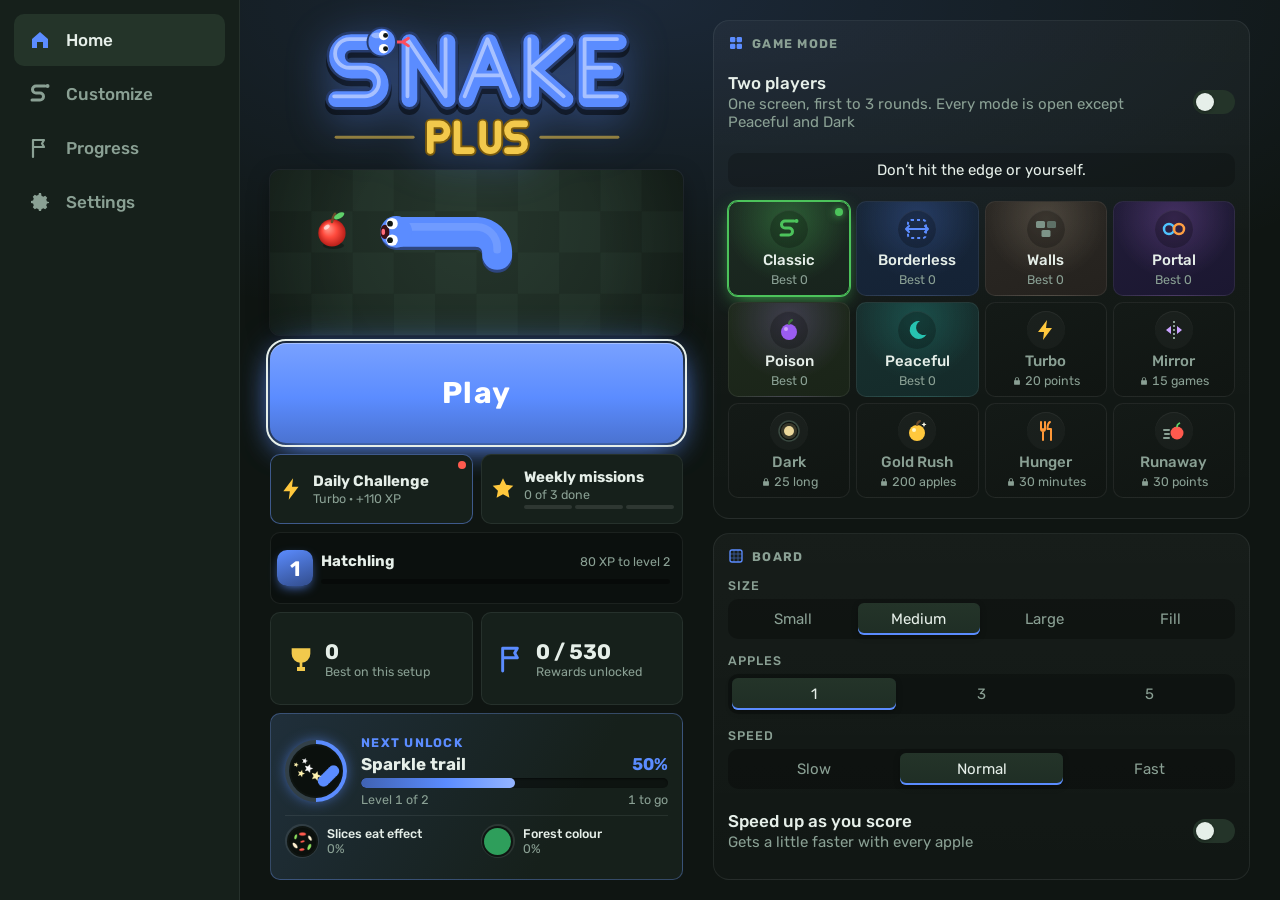
==== commit cafa90eb: "Leaderboard name box takes the row, and Join stays small Co-Authored-By: Claude Opus 5.5 <noreply@an" ====
--- a/snake-plus.html
+++ b/snake-plus.html
@@ -985,6 +985,9 @@
 .board b { font-variant-numeric: tabular-nums; }
 .board-you { margin: 0; font-size: var(--fs-sm); font-weight: 700; }
 #boardRename { justify-self: start; }
+/* Leaderboard name box: the box takes the row and Join stays small. It's a name, not a sync code, so no capitals or wide spacing. */
+.panel-detail .sync-join .play { width: auto; flex: none; padding: 10px var(--sp-4); font-size: var(--fs-md); }
+#boardName { text-transform: none; letter-spacing: 0; text-align: left; font-weight: 500; font-size: var(--fs-md); }
 </style>
 </head>
 <body>
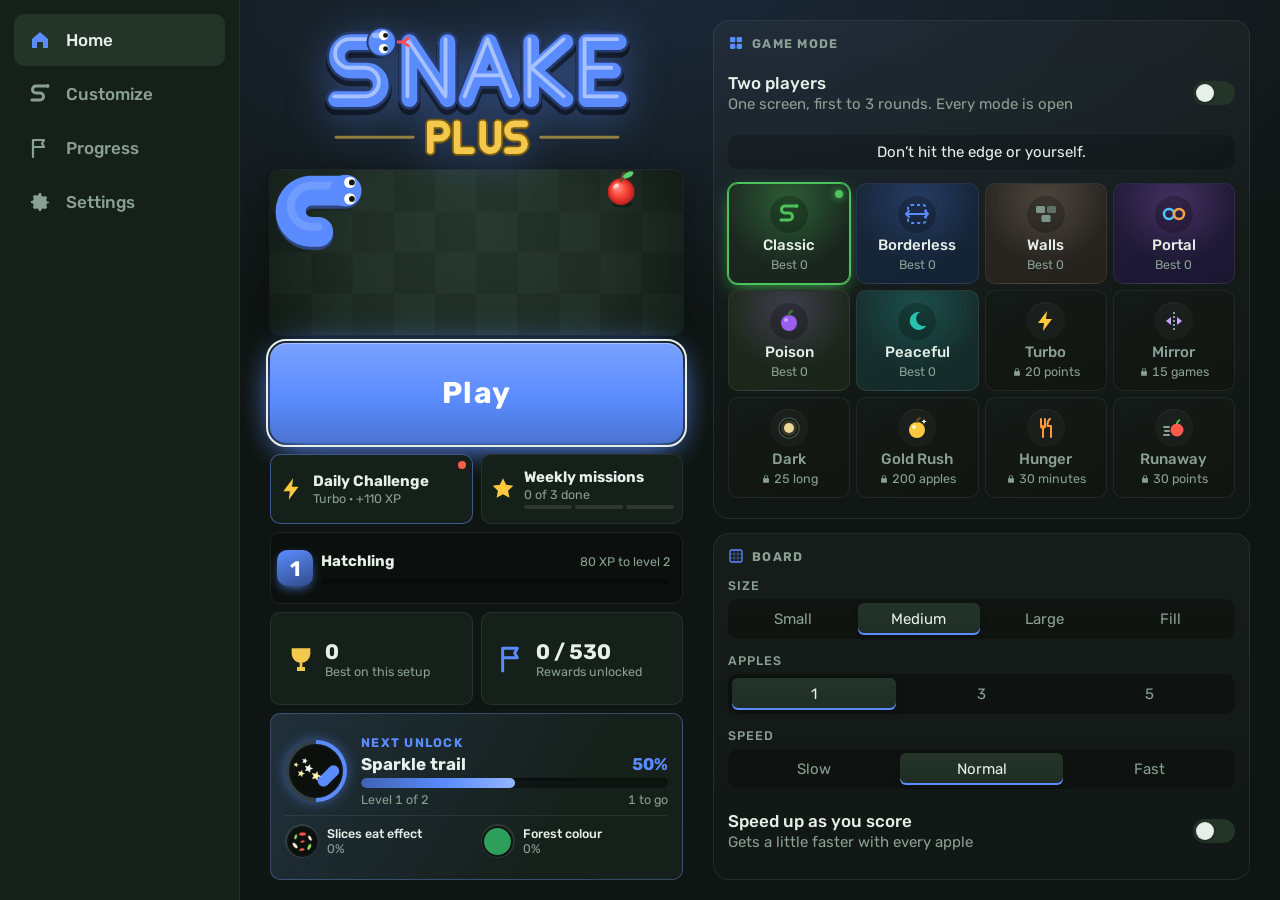
==== commit 60a6ad9c: "Peaceful and Dark work for two players, and the preview shows both snakes Two-player Peaceful is a r" ====
--- a/snake-plus.html
+++ b/snake-plus.html
@@ -1098,7 +1098,7 @@
             <section class="panel" role="tabpanel" data-panel="modes" hidden>
               <div class="pv-slot"></div>
               <div class="card"><h3 class="card-h"><svg viewBox="0 0 24 24" aria-hidden="true"><rect x="3" y="3" width="8" height="8" rx="2"/><rect x="13" y="3" width="8" height="8" rx="2"/><rect x="3" y="13" width="8" height="8" rx="2"/><rect x="13" y="13" width="8" height="8" rx="2"/></svg><span>Game mode</span></h3>
-                <button class="switch-row" type="button" role="switch" id="swDuel" aria-checked="false"><span><b>Two players</b><small>One screen, first to 3 rounds. Every mode is open except Peaceful and Dark</small></span><i class="switch"></i></button>
+                <button class="switch-row" type="button" role="switch" id="swDuel" aria-checked="false"><span><b>Two players</b><small>One screen, first to 3 rounds. Every mode is open</small></span><i class="switch"></i></button>
                 <div class="mode-grid" id="modeGrid"></div>
               </div>
               <div class="card"><h3 class="card-h"><svg viewBox="0 0 24 24" aria-hidden="true"><rect x="3" y="3" width="18" height="18" rx="3" fill="none" stroke="currentColor" stroke-width="2"/><path d="M3 9h18M3 15h18M9 3v18M15 3v18" stroke="currentColor" stroke-width="1.2" opacity=".6"/></svg><span>Board</span></h3>
@@ -1306,6 +1306,7 @@
     { id: 'hunger',     name: 'Hunger',     desc: 'Keep eating! You shrink when hungry and starve at length 1.', hunger: true },
     { id: 'runaway',    name: 'Runaway',    desc: 'Apples hop away when you get close.', runaway: true }
   ];
+  const PEACE_GOAL = 15;   // two-player Peaceful is a race: first to this many apples takes the round
   const HUNGER_START = 30, HUNGER_EVERY = 8;   // steps without food before shrinking, then one cell per 8 steps
   const GOLD_CHANCE = 0.3, GOLD_LIFE = 45;   // steps a golden apple stays before turning normal
   const MODE = {}; for (const m of MODES) MODE[m.id] = m;
@@ -1621,12 +1622,24 @@
   S.duelStep = function (a, b) {
     const ta = a.peek(), tb = b.peek(), ha = a.cells[0], hb = b.cells[0];
     const at = (p, c) => p.x === c.x && p.y === c.y;
+    // Nothing can crash in Peaceful, so they pass through each other. If both reach an apple on the same step, a coin toss decides it.
+    if (a.rules.ghost) {
+      const flip = at(ta, tb) && a.rng() < 0.5;
+      (flip ? b : a).step(); (flip ? a : b).step();
+      return;
+    }
     const tailA = a.cells[a.cells.length - 1], tailB = b.cells[b.cells.length - 1];
     const aOnTail = at(ta, tailB), bOnTail = at(tb, tailA);
     if (at(ta, tb)) { a.clash(ta.x, ta.y, true); b.clash(tb.x, tb.y, true); return; }   // both went for the same tile
     if ((at(ta, hb) && at(tb, ha)) || (aOnTail && bOnTail)) { a.clash(ta.x, ta.y); b.clash(tb.x, tb.y); return; }   // head to head, or chasing each other's tails
     // Whoever is following the other's tail moves second, so that tail has already moved out of the way.
     if (aOnTail) { b.step(); a.step(); } else { a.step(); b.step(); }
+  };
+
+  // Two-player Peaceful: null while the race is on, otherwise 0 or 1 for the winner, or -1 if both got there together.
+  S.duelRace = function (a, b) {
+    const p = a.score >= PEACE_GOAL, q = b.score >= PEACE_GOAL;
+    return p && q ? -1 : p ? 0 : q ? 1 : null;
   };
 
   // 0..1: how close a Hunger snake is to its next shrink (0 = just ate).
@@ -1669,6 +1682,7 @@
   S.Game = Game;
   S.MODES = MODES;
   S.MODE = MODE;
+  S.PEACE_GOAL = PEACE_GOAL;
 })(typeof window !== 'undefined' ? window : globalThis);
 </script>
 <script>
@@ -3920,6 +3934,31 @@
     }
   }
 
+  // Dark with two snakes: one pool of light each. A single gradient can only cut one hole, so the darkness
+  // is drawn on a small layer of its own, holes are erased from it, and the layer is scaled up over the board.
+  const darkLayer = document.createElement('canvas');
+  function drawDarkTwo(g, cols, rows, lights, apples, t) {
+    const W = cols * CELL, H = rows * CELL, r0 = CELL * 1.6, r1 = CELL * 4.2, s = 0.25, m = darkLayer;
+    const w = Math.ceil((W + CELL * 2) * s), h = Math.ceil((H + CELL * 2) * s);
+    if (m.width !== w || m.height !== h) { m.width = w; m.height = h; }
+    const c = m.getContext('2d');
+    c.globalCompositeOperation = 'source-over'; c.clearRect(0, 0, w, h);
+    c.fillStyle = 'rgba(6,9,7,0.97)'; c.fillRect(0, 0, w, h);
+    c.globalCompositeOperation = 'destination-out';
+    for (const [x, y] of lights) {
+      const lx = (x + CELL) * s, ly = (y + CELL) * s, gr = c.createRadialGradient(lx, ly, r0 * s, lx, ly, r1 * s);
+      gr.addColorStop(0, 'rgba(0,0,0,1)'); gr.addColorStop(1, 'rgba(0,0,0,0)');
+      c.fillStyle = gr; c.fillRect(0, 0, w, h);
+    }
+    g.drawImage(m, -CELL, -CELL, w / s, h / s);
+    g.fillStyle = 'rgba(255,120,100,0.35)';
+    for (const a of apples) {
+      const ax = a.x * CELL + CELL / 2, ay = a.y * CELL + CELL / 2;
+      if (lights.some(([x, y]) => Math.hypot(ax - x, ay - y) < r1)) continue;
+      dot(g, ax, ay, 2.5 + (R.reduced ? 0 : Math.sin(t / 300 + a.x) * 0.8));
+    }
+  }
+
   // Mirror preview: a quick arrow beside the head showing which way the player "swiped".
   R.drawSwipeHint = function (g, cols, rows, hx, hy, dx, dy, a) {
     const W = cols * CELL, H = rows * CELL, r = CELL * 0.42;
@@ -4051,7 +4090,7 @@
     return (icons[key] = c.toDataURL());
   };
 
-  Object.assign(R, { SnakeDrawer, View, Confetti, Ambient, HungerBar, drawApple, drawWalls, drawBoard, drawCountdown, drawDark });
+  Object.assign(R, { SnakeDrawer, View, Confetti, Ambient, HungerBar, drawApple, drawWalls, drawBoard, drawCountdown, drawDark, drawDarkTwo });
   S.render = R;
 })(window);
 </script>
@@ -4207,7 +4246,8 @@
 
   const D = S.daily;
   const FROM_HOME = { daily: 1, weekly: 1 };   // detail pages with no tab of their own: they open from Home and go back to it
-  const SOLO_ONLY = { peaceful: 1, dark: 1 };   // the modes that can't work with two snakes
+  // Two-player says more than the solo line for these two, because they play differently.
+  const duelDesc = id => ({ peaceful: 'You can’t crash. First to ' + S.PEACE_GOAL + ' apples takes the round.', dark: 'You each have your own light, so you can’t see each other until you get close.' }[id] || S.MODE[id].desc);
   const svg = (inner, cls) => '<svg viewBox="0 0 24 24"' + (cls ? ' class="' + cls + '"' : '') + ' aria-hidden="true">' + inner + '</svg>';
   const el = (tag, cls, html) => { const e = document.createElement(tag); if (cls) e.className = cls; if (html != null) e.innerHTML = html; return e; };
   const pressed = (box, fn) => [...box.children].forEach((c, i) => c.setAttribute('aria-pressed', fn(c, i)));
@@ -4241,7 +4281,6 @@
       b.innerHTML = '<span class="mc-ic">' + svg(MODE_ICONS[m.id]) + '</span><b>' + m.name + '</b><small></small>';
       b.addEventListener('click', () => {
         if (st.duel) {   // two players get every mode, locked or not, and keep your solo mode as it was
-          if (SOLO_ONLY[m.id]) return;
           st.duelMode = m.id; h.gameChanged(); h.click();
           return;
         }
@@ -4644,11 +4683,11 @@
     for (const b of cards) {
       const id = b.dataset.mode;
       b.setAttribute('aria-pressed', (st.duel ? st.duelMode : st.mode) === id);
-      const u = !st.duel && lockedItem('mode', id), off = st.duel && SOLO_ONLY[id];
-      b.classList.toggle('locked', !!u || !!off);
-      b.querySelector('small').innerHTML = off ? 'Solo only' : st.duel ? 'Two players' : u ? LOCK + ' ' + u.goal + ' ' + u.track.unit : 'Best ' + store.getBest(id, st.board, st.apples);
-    }
-    ui.modeDesc.textContent = S.MODE[st.duel ? st.duelMode : st.mode].desc;
+      const u = !st.duel && lockedItem('mode', id);
+      b.classList.toggle('locked', !!u);
+      b.querySelector('small').innerHTML = st.duel ? (id === 'peaceful' ? 'First to ' + S.PEACE_GOAL : 'Two players') : u ? LOCK + ' ' + u.goal + ' ' + u.track.unit : 'Best ' + store.getBest(id, st.board, st.apples);
+    }
+    ui.modeDesc.textContent = st.duel ? duelDesc(st.duelMode) : S.MODE[st.mode].desc;
     $('swDuel').setAttribute('aria-checked', !!st.duel);
     ui._seg_board(); ui._seg_apples(); ui._seg_speed();
     $('swRamp').setAttribute('aria-checked', !!st.ramp);
@@ -5690,7 +5729,6 @@
   const AUTO_DEATH_MS = 650;   // how long a crash plays out when a new game starts by itself
   const XP_APPLE = 10, XP_GAME = 15, XP_BEST = 50;
   const ROUNDS_TO_WIN = 3;       // two-player: first to this many rounds takes the match
-  const SOLO_ONLY = { peaceful: 1, dark: 1 };   // nobody can lose in Peaceful, and Dark only has one pool of light
   // Trails: a couple of particles from the tail end on every step.
   function emitTrail(v, g) {
     const name = SK.TRAILS[settings.trail]; if (!name || name === 'None') return;
@@ -5730,7 +5768,7 @@
   // What kind of game this is. solo: your own setup. daily: today's challenge. duel: two players, one screen.
   let pick = settings.duel ? 'duel' : 'solo', run = { kind: 'solo' }, match = null, foe = null, duelTold = false;
   const basePick = () => (settings.duel ? 'duel' : 'solo');
-  if (!S.MODE[settings.duelMode] || SOLO_ONLY[settings.duelMode]) settings.duelMode = 'classic';
+  if (!S.MODE[settings.duelMode]) settings.duelMode = 'classic';
   // Everything needed to animate one snake. The head runs on into whatever it hit (reach), and
   // the crash only happens when it gets there. eats = gameTime of recent apples, for the lump.
   const newPlayer = () => {
@@ -5751,6 +5789,7 @@
   const ambient = new R.Ambient();
   me.drawer = view.snake;
   const rival = newPlayer(); rival.drawer = new R.SnakeDrawer();
+  const lights = [[0, 0], [0, 0]];   // two-player Dark: where each head is
   const liveUnlocked = [];   // rewards unlocked during the current game
   let liveLevel = 0;         // level reached during the current game (0 = no level-up)
   let liveCheckT = 0;
@@ -5859,10 +5898,13 @@
     bestBefore = currentBest(); passedBest = false;
     ui.setDuel(!!foe);
     ui.setScore(foe ? match.wins[0] : 0); ui.setBest(bestBefore);
-    ui.setRunTag(run.kind === 'daily' ? (run.scored ? 'Daily' : 'Daily practice') : foe ? S.MODE[match.mode].name : '');
+    ui.setRunTag(run.kind === 'daily' ? (run.scored ? 'Daily' : 'Daily practice') : foe ? duelTag() : '');
     liveUnlocked.length = 0; liveLevel = 0;
     applyTheme(); fit();
   }
+
+  // The bar's mode label. In a Peaceful race it also keeps the apple count.
+  const duelTag = () => S.MODE[match.mode].name + (game.rules.ghost ? ' ' + game.score + '–' + foe.g.score + ' of ' + S.PEACE_GOAL : '');
 
   // Starts a Daily Challenge from the menu.
   function launch(kind) {
@@ -6013,11 +6055,17 @@
       }
       q.g.events.length = 0;
     }
+    if (game.rules.ghost) {   // Peaceful: nobody crashes, so the round ends when someone reaches the apple goal
+      ui.setRunTag(duelTag());
+      const w = S.duelRace(game, foe.g);
+      if (w !== null) { state = 'over'; A.sfx.passBest(); finishRound(w); }
+      return;
+    }
     if (!game.alive || !foe.g.alive) { state = 'dying'; crashing = true; }
   }
 
-  function finishRound() {
-    const out = q => !q.g.alive && !q.g.won, a = out(me), b = out(foe), w = a === b ? -1 : a ? 1 : 0;
+  function finishRound(race) {
+    const out = q => !q.g.alive && !q.g.won, a = out(me), b = out(foe), w = race !== undefined ? race : a === b ? -1 : a ? 1 : 0;
     if (w >= 0) match.wins[w]++;
     const done = match.wins.some(n => n >= ROUNDS_TO_WIN), who = 'Player ' + (w + 1);
     ui.setScore(match.wins[0]); ui.setBest(match.wins[1]);
@@ -6167,9 +6215,19 @@
   let pvTry = null, pvTarget = null, pvHint = null;
   const pvModeId = () => pvTry || (settings.duel ? settings.duelMode : settings.mode);
   function pvTheme() { pvAmbient.reset(pvView.setTheme(pvModeId(), settings.boardSkin).amb, PV_COLS, PV_ROWS); }
+  // With Two players on, a second snake plays too, on the same little board and in player 2's colours.
+  let pvFoe = null, pvAvoid = -1;
+  const pv2 = { drawer: new R.SnakeDrawer(), skin: settings, eats: [], trim: 0, bar: new R.HungerBar(), fx: { mouth: 0, blink: 0, bulges: new Float32Array(16), nBulges: 0, squash: 0 } };
+  const pvWantsTwo = () => !!settings.duel && !pvTry;
   function pvNew() {
-    pvGame = new S.Game({ cols: PV_COLS, rows: PV_ROWS, apples: settings.apples, mode: pvModeId(), grace: false });
-    pvShrinking = false; pvTrim = 0; pvEats.length = 0; pvHint = null; R.resetWalls(); pvHunger.reset(); pvGild(pvGame);
+    const o = { cols: PV_COLS, rows: PV_ROWS, apples: settings.apples, mode: pvModeId(), grace: false };
+    pvFoe = null;
+    if (pvWantsTwo()) {
+      pvGame = new S.Game(Object.assign({ waitApples: true, start: { x: 2, y: 1, dx: 1 } }, o));
+      pvFoe = new S.Game(Object.assign({ waitApples: true, start: { x: PV_COLS - 3, y: 2, dx: -1 }, share: pvGame }, o));
+      pvGame.fillApples(); pv2.skin = rivalLook();
+    } else pvGame = new S.Game(o);
+    pvShrinking = false; pvTrim = 0; pv2.trim = 0; pvEats.length = 0; pv2.eats.length = 0; pv2.bar.reset(); pvHint = null; R.resetWalls(); pvHunger.reset(); pvGild(pvGame);
   }
   // Gold Rush: golden apples are rare in a real game, so show them often here.
   function pvGild(g) {
@@ -6184,7 +6242,7 @@
   }
   // Can the snake step onto tile i? The tail tile is fine because it moves away.
   function pvOpen(g, i) {
-    if (g.wall[i]) return false;
+    if (g.wall[i] || i === pvAvoid) return false;
     const x = i % g.cols, y = (i / g.cols) | 0, ai = g.appleAt(x, y);
     if (ai >= 0 && g.apples[ai] !== pvTarget && (g.apples[ai].kind === 'poison' || g.apples[ai].kind === 'portal')) return false;
     if (g.rules.ghost) return true;
@@ -6247,6 +6305,7 @@
     return pool[(Math.random() * pool.length) | 0].d;
   }
   function pvStep() {
+    if (pvFoe) return pvStepTwo();
     const g = pvGame, d = pvChoose(g);
     if (!d) { pvNew(); return; }
     // Mirror flips every turn, so it swipes the opposite way; the arrow shows that swipe.
@@ -6255,12 +6314,36 @@
     g.turn(d.x * flip, d.y * flip, 1); g.step();
     if (!g.alive) { pvNew(); return; }
     emitTrail(pvView, g);
+    pvEffects(g, pvEats, pvHunger);
+    pvGild(g);
+    if (g.wallCount >= 7) { pvNew(); return; }   // the mini board fills up fast: clear it and go again
+    if (g.cells.length >= PV_MAX && !pvShrinking) { pvShrinking = true; pvShrinkT = 0; }
+  }
+  // Both snakes choose, then step together. The second steers clear of the tile the first is heading for.
+  function pvStepTwo() {
+    const a = pvGame, b = pvFoe, da = pvChoose(a);
+    if (!da) { pvNew(); return; }
+    const flip = a.rules.mirror ? -1 : 1;
+    pvAvoid = a.rules.ghost ? -1 : pvNext(a, a.cells[0].x, a.cells[0].y, da);
+    const db = pvChoose(b);
+    pvAvoid = -1;
+    if (!db) { pvNew(); return; }
+    a.turn(da.x * flip, da.y * flip, 1); b.turn(db.x * flip, db.y * flip, 1);
+    S.duelStep(a, b);
+    if (!a.alive || !b.alive) { pvNew(); return; }
+    emitTrail(pvView, a); emitTrail(pvView, b);
+    pvEffects(a, pvEats, pvHunger); pvEffects(b, pv2.eats, pv2.bar);
+    pvGild(a);
+    if (a.wallCount + b.wallCount >= 7) { pvNew(); return; }
+    if (a.cells.length + b.cells.length >= PV_MAX + 6 && !pvShrinking) { pvShrinking = true; pvShrinkT = 0; }
+  }
+  function pvEffects(g, eaten, bar) {
     const now = performance.now();
     for (const e of g.events) {
       const cx = e.x * CELL + CELL / 2, cy = e.y * CELL + CELL / 2;
       if (e.type === 'eat') {
-        pvHunger.fed(now);
-        for (let k = 0; k < (e.worth || 1); k++) pvEats.push(pvTime.t - k * baseMs() * 0.6);
+        bar.fed(now);
+        for (let k = 0; k < (e.worth || 1); k++) eaten.push(pvTime.t - k * baseMs() * 0.6);
         if (e.kind === 'gold') pvView.fx.burst(cx, cy, now, ['#ffc83d', '#fff6c4', '#ff9838'], 22);
         else if (e.kind !== 'portal') {
           const B = SK.BURST_STYLES[SK.BURSTS[settings.burst]] || SK.BURST_STYLES.Classic;
@@ -6270,29 +6353,32 @@
         const c = R.PORTAL_COLORS[e.pair % R.PORTAL_COLORS.length];
         pvView.fx.ring(cx, cy, now, c); pvView.fx.burst(e.tx * CELL + CELL / 2, e.ty * CELL + CELL / 2, now, [c, '#ffffff', c], 10);
       } else if (e.type === 'poison') pvView.fx.burst(cx, cy, now, ['#9b5cf0', '#e2c2ff', '#4a1f86']);
-      else if (e.type === 'shrink') { pvView.fx.burst(cx, cy, now, ['#8a9a90', '#5a6a60', '#c0c8c4'], 5); pvHunger.hit(now); }
+      else if (e.type === 'shrink') { pvView.fx.burst(cx, cy, now, ['#8a9a90', '#5a6a60', '#c0c8c4'], 5); bar.hit(now); }
       else if (e.type === 'expire') pvView.fx.burst(cx, cy, now, ['#ffc83d', '#fff6c4', '#a86f00'], 6);
     }
     g.events.length = 0;
-    pvGild(g);
-    if (g.wallCount >= 7) { pvNew(); return; }   // the mini board fills up fast: clear it and go again
-    if (g.cells.length >= PV_MAX && !pvShrinking) { pvShrinking = true; pvShrinkT = 0; }
   }
   // Too long for the mini board: the tail reels in smoothly, quick at first and easing off as it gets short.
+  function pvReel(g, trim, dt) {
+    trim += dt / 1000 * (3 + (g.cells.length - 3) * 0.75) * Math.min(1, pvShrinkT / 350);
+    while (g.cells.length > 3) {
+      // Going off one edge and back on the other adds a cell's length of path, so that stretch counts double.
+      const next = g.cells[g.cells.length - 2], size = next.ja && (next.jb.x !== next.x || next.jb.y !== next.y) ? 2 : 1;
+      if (trim < size) return trim;
+      trim -= size;
+      g.trimTail();
+    }
+    return 0;
+  }
   function pvShrink(g, dt) {
     pvShrinkT += dt;
-    pvTrim += dt / 1000 * (3 + (g.cells.length - 3) * 0.75) * Math.min(1, pvShrinkT / 350);
-    for (;;) {
-      // Going off one edge and back on the other adds a cell's length of path, so that stretch counts double.
-      const next = g.cells[g.cells.length - 2], size = next.ja && (next.jb.x !== next.x || next.jb.y !== next.y) ? 2 : 1;
-      if (pvTrim < size) break;
-      pvTrim -= size;
-      if (!g.trimTail() || g.cells.length <= 3) { pvShrinking = false; pvTrim = 0; g.score = 0; break; }
-    }
+    pvTrim = pvReel(g, pvTrim, dt);
+    if (pvFoe) pv2.trim = pvReel(pvFoe, pv2.trim, dt);
+    if (g.cells.length <= 3 && (!pvFoe || pvFoe.cells.length <= 3)) { pvShrinking = false; pvTrim = pv2.trim = 0; g.score = 0; if (pvFoe) pvFoe.score = 0; }
   }
   const pvStepMs = g => baseMs() * (g.rules.turbo ? Math.max(0.35, 0.7 * Math.pow(0.92, g.score)) : 1);
   function drawPreview(t, dt) {
-    if (!pvGame || pvGame.mode !== pvModeId() || pvGame.appleCount !== settings.apples) pvNew();
+    if (!pvGame || pvGame.mode !== pvModeId() || pvGame.appleCount !== settings.apples || !!pvFoe !== pvWantsTwo()) pvNew();
     pvAcc += dt; pvTime.t += dt;
     let ms = pvStepMs(pvGame);
     while (pvAcc >= ms) { pvAcc -= ms; pvStep(); ms = pvStepMs(pvGame); }
@@ -6313,10 +6399,29 @@
     for (const a of g.apples) R.drawApple(gc, a, t, g, p);
     const ang = U.lerpAng(U.angOf(g.prevDir.x, g.prevDir.y), U.angOf(g.dir.x, g.dir.y), U.ease(Math.min(1, p / 0.7)));
     pvSnake.draw(gc, g.cells, g.prevTail, p, CELL, ang, settings, pvFx);
-    const P = pvSnake.path, hx = P.x[P.n - 1], hy = P.y[P.n - 1];
-    if (g.rules.hunger) pvHunger.draw(gc, g.cols, g.rows, g.hungerLevel(p), t, fdt);
+    const P = pvSnake.path, hx = P.x[P.n - 1], hy = P.y[P.n - 1], f = pvFoe;
+    if (f) {
+      const F = pv2.fx;
+      F.trim = pv2.trim * CELL; F.blink = fx.blink;
+      let k = 0;
+      for (let i = 0; i < pv2.eats.length; i++) {
+        const d = (pvTime.t - pv2.eats[i]) / ms * CELL * 1.6;
+        if (d < f.cells.length * CELL + CELL && k < F.bulges.length) { pv2.eats[k] = pv2.eats[i]; F.bulges[k++] = d; }
+      }
+      pv2.eats.length = k; F.nBulges = k;
+      const a2 = U.lerpAng(U.angOf(f.prevDir.x, f.prevDir.y), U.angOf(f.dir.x, f.dir.y), U.ease(Math.min(1, p / 0.7)));
+      pv2.drawer.draw(gc, f.cells, f.prevTail, p, CELL, a2, pv2.skin, F);
+    }
+    if (g.rules.hunger) {
+      pvHunger.draw(gc, g.cols, g.rows, g.hungerLevel(p), t, fdt);
+      if (f) pv2.bar.draw(gc, g.cols, g.rows, f.hungerLevel(p), t, fdt, true);
+    }
     pvView.fx.draw(gc, t, fdt);
-    if (g.rules.dark) R.drawDark(gc, g.cols, g.rows, hx, hy, g.apples, t);   // over the effects, so they stay hidden in the dark too
+    // Over the effects, so they stay hidden in the dark too.
+    if (g.rules.dark) {
+      if (f) { const Q = pv2.drawer.path; lights[0][0] = hx; lights[0][1] = hy; lights[1][0] = Q.x[Q.n - 1]; lights[1][1] = Q.y[Q.n - 1]; R.drawDarkTwo(gc, g.cols, g.rows, lights, g.apples, t); }
+      else R.drawDark(gc, g.cols, g.rows, hx, hy, g.apples, t);
+    }
     if (pvHint) {
       const age = (performance.now() - pvHint.t) / 650;
       if (age >= 1) pvHint = null; else R.drawSwipeHint(gc, g.cols, g.rows, hx, hy, pvHint.x, pvHint.y, 1 - age);
@@ -6409,7 +6514,10 @@
     }
     if (game.rules.hunger && state !== 'menu') for (const q of players) q.bar.draw(g, game.cols, game.rows, q.g.hungerLevel(state === 'play' ? p : 0), t, fdt, q === foe, foe ? U.rgb(U.hexRgb(SK.colorHex(q.skin))) : null);
     view.fx.draw(g, t, fdt);
-    if (game.rules.dark) { const P = view.snake.path; R.drawDark(g, game.cols, game.rows, P.x[P.n - 1], P.y[P.n - 1], game.apples, t); }   // over the effects, so they stay hidden in the dark too
+    if (game.rules.dark) {
+      if (foe) { const P = view.snake.path, Q = foe.drawer.path; lights[0][0] = P.x[P.n - 1]; lights[0][1] = P.y[P.n - 1]; lights[1][0] = Q.x[Q.n - 1]; lights[1][1] = Q.y[Q.n - 1]; R.drawDarkTwo(g, game.cols, game.rows, lights, game.apples, t); }
+      else { const P = view.snake.path; R.drawDark(g, game.cols, game.rows, P.x[P.n - 1], P.y[P.n - 1], game.apples, t); }
+    }   // over the effects, so they stay hidden in the dark too
     if (state === 'countdown') {
       const ce = t - countT, n = Math.min(2, Math.floor(ce / COUNT_MS));
       R.drawCountdown(g, game.cols, game.rows, String(3 - n), (ce - n * COUNT_MS) / COUNT_MS);
@@ -6447,6 +6555,7 @@
     tryMode: id => { if (pvTry === id) return; pvTry = id; pvTheme(); fit(); },
     settingsChanged: key => {
       store.save(); applyAudio();
+      if (pvFoe) pv2.skin = rivalLook();   // player 2 stays different from whatever you've just put on
       R.noConfetti = !settings.confetti;
       if (key === 'color' || key === 'pattern' || key === 'customGrad') applyAccent();
       if (key === 'board' || key === 'boardSkin') { applyTheme(); fit(); }
@@ -6513,7 +6622,7 @@
   requestAnimationFrame(t => { last = t; frame(t); });
 
   // Handy for debugging and automated checks.
-  S.app = { get game() { return game; }, get state() { return state; }, settings, view, store, confetti, endGame, newGame, get foe() { return foe && foe.g; }, get run() { return run; }, get match() { return match; }, get preview() { return pvGame; }, get previewPath() { return pvSnake.path; } };
+  S.app = { get game() { return game; }, get state() { return state; }, settings, view, store, confetti, endGame, newGame, get foe() { return foe && foe.g; }, get run() { return run; }, get match() { return match; }, get preview() { return pvGame; }, get previewFoe() { return pvFoe; }, get previewPath() { return pvSnake.path; } };
 })(window);
 </script>
 </body>
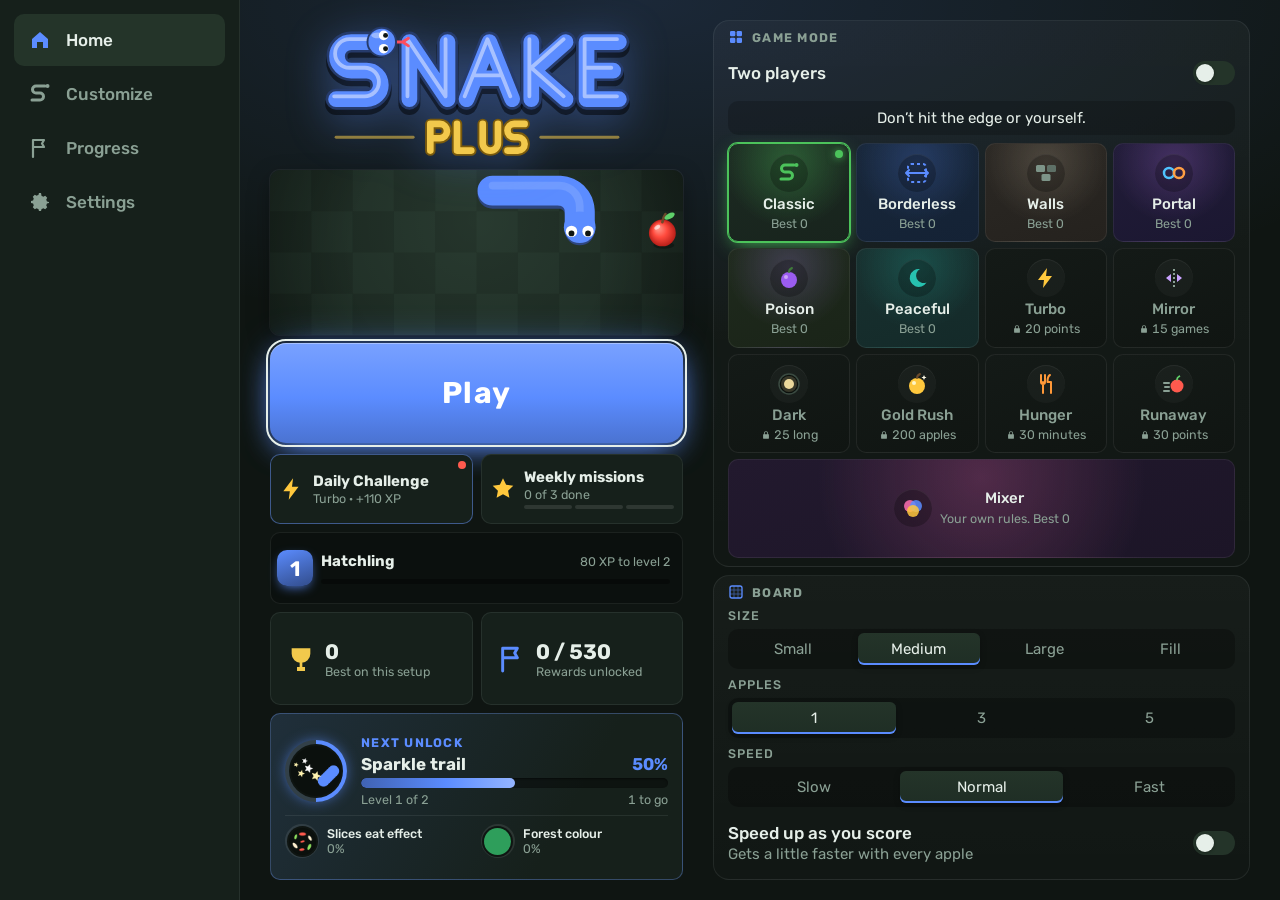
==== commit a0d547f4: "Mode Mixer, run summary and accessibility settings Mixer: combine the rules of ten modes into your o" ====
--- a/snake-plus.html
+++ b/snake-plus.html
@@ -315,6 +315,7 @@
 @media (prefers-reduced-motion: reduce) {
   *, *::before, *::after { animation-duration: 1ms !important; animation-iteration-count: 1 !important; transition-duration: 1ms !important; }
 }
+html.a-calm *, html.a-calm *::before, html.a-calm *::after { animation-duration: 1ms !important; animation-iteration-count: 1 !important; transition-duration: 1ms !important; }
 
 /* =====================================================================
    Menu redesign: themed by the selected mode (--mode-accent / --mode-glow)
@@ -988,6 +989,43 @@
 /* Leaderboard name box: the box takes the row and Join stays small. It's a name, not a sync code, so no capitals or wide spacing. */
 .panel-detail .sync-join .play { width: auto; flex: none; padding: 10px var(--sp-4); font-size: var(--fs-md); }
 #boardName { text-transform: none; letter-spacing: 0; text-align: left; font-weight: 500; font-size: var(--fs-md); }
+/* The Mixer */
+.mode-card[data-mode="mix"] { grid-column: 1 / -1; min-height: 0; grid-template-columns: auto auto; justify-content: center; column-gap: var(--sp-2); padding-block: var(--sp-2); }
+.mode-card[data-mode="mix"] .mc-ic { grid-row: span 2; }
+.mix-box { display: grid; grid-template-columns: repeat(auto-fill, minmax(104px, 1fr)); gap: 6px; }
+.mix-box[hidden] { display: none; }
+.mix-chip { display: flex; align-items: center; gap: 6px; min-width: 0; padding: 7px var(--sp-2); text-align: left; border: 1px solid var(--c-line); border-radius: var(--r-md); background: var(--c-surface); color: inherit; font-size: var(--fs-sm); cursor: pointer; transition: background var(--t-fast); }
+.mix-chip svg:not(.lock) { width: 18px; height: 18px; flex: none; }
+.mix-chip span { min-width: 0; white-space: nowrap; overflow: hidden; text-overflow: ellipsis; }
+.mix-chip .lock { width: 11px; height: 11px; }
+.mix-chip[aria-pressed="true"] { border-color: var(--mode-accent); background: color-mix(in srgb, var(--mode-accent) 24%, var(--c-surface)); font-weight: 700; }
+.mix-chip.locked { opacity: .55; }
+/* Run summary */
+.sum-wrap { position: fixed; inset: 0; z-index: 30; display: grid; place-items: center; padding: var(--sp-3); overflow-y: auto; background: var(--c-scrim); -webkit-backdrop-filter: blur(6px); backdrop-filter: blur(6px); animation: fade var(--t-med) var(--ease); }
+.sum-wrap[hidden] { display: none; }
+.sum-card { display: grid; gap: var(--sp-3); width: min(100%, 460px); padding: var(--sp-4); border: 1px solid var(--c-line); border-radius: var(--r-lg); background: var(--c-surface); box-shadow: var(--shadow-2); }
+.sum-card h2 { margin: 0; font-size: var(--fs-lg); }
+.sum-card .hint { margin: 0; }
+.sum-map { display: grid; justify-items: center; }
+.sum-map canvas { display: block; border-radius: var(--r-sm); }
+.sum-stats { display: grid; grid-template-columns: repeat(3, minmax(0, 1fr)); gap: var(--sp-2); }
+.sum-stats > div { display: grid; padding: 6px var(--sp-2); border-radius: var(--r-md); background: rgba(0, 0, 0, .22); }
+.sum-stats b { font-size: var(--fs-lg); font-variant-numeric: tabular-nums; }
+.sum-stats small { font-size: var(--fs-xs); color: var(--c-muted); }
+.sum-btns { display: grid; grid-template-columns: 1fr 1fr; gap: var(--sp-2); }
+.sum-btns .play { width: auto; }
+/* Accessibility */
+.sr { position: absolute; width: 1px; height: 1px; margin: -1px; padding: 0; overflow: hidden; clip-path: inset(50%); white-space: nowrap; }
+html.a-contrast { --c-muted: #c9d8cf; --c-line: rgba(230, 239, 233, .32); --c-fg: #ffffff; --c-scrim: rgba(0, 0, 0, .82); }
+html.a-contrast .switch-row small, html.a-contrast .hint { color: #d4e0d9; }
+html.a-text, html.a-text .shell { --fs-xs: 13.5px; --fs-sm: 15.5px; --fs-md: 18px; --fs-lg: 21px; --fs-xl: 28px; }
+html.a-text .tabs button { font-size: 11.5px; }
+/* Tighter Modes column beside Home when space runs short */
+.shell[data-page="home"] .panel[data-panel="modes"]:is([data-fit="2"], [data-fit="3"]) #swDuel small { display: none; }
+.shell[data-page="home"] .panel[data-panel="modes"]:is([data-fit="2"], [data-fit="3"]) .mode-card[data-mode="mix"] { padding-block: 2px; }
+.shell[data-page="home"] .panel[data-panel="modes"]:is([data-fit="2"], [data-fit="3"]) .mix-chip { padding-block: 3px; }
+.shell[data-page="home"] .panel[data-panel="modes"]:is([data-fit="2"], [data-fit="3"]) .mix-box { grid-template-columns: repeat(5, minmax(0, 1fr)); gap: 4px; }
+.shell[data-page="home"] .panel[data-panel="modes"][data-fit="3"] .mix-chip svg:not(.lock) { display: none; }
 </style>
 </head>
 <body>
@@ -1046,7 +1084,7 @@
           </div>
           <div class="pause-box" id="overBox" hidden>
             <button class="play" id="againBtn" type="button">Play again</button>
-            <button class="pbtn" id="shareBtn" type="button">Share result</button>
+            <button class="pbtn" id="summaryBtn" type="button">Run summary</button>
             <button class="pbtn" id="overHome" type="button"><svg viewBox="0 0 24 24" aria-hidden="true"><path d="M4 11l8-7 8 7v9h-5v-6H9v6H4z" fill="currentColor"/></svg>Main menu</button>
           </div>
         </div>
@@ -1100,6 +1138,7 @@
               <div class="card"><h3 class="card-h"><svg viewBox="0 0 24 24" aria-hidden="true"><rect x="3" y="3" width="8" height="8" rx="2"/><rect x="13" y="3" width="8" height="8" rx="2"/><rect x="3" y="13" width="8" height="8" rx="2"/><rect x="13" y="13" width="8" height="8" rx="2"/></svg><span>Game mode</span></h3>
                 <button class="switch-row" type="button" role="switch" id="swDuel" aria-checked="false"><span><b>Two players</b><small>One screen, first to 3 rounds. Every mode is open</small></span><i class="switch"></i></button>
                 <div class="mode-grid" id="modeGrid"></div>
+                <div class="mix-box" id="mixBox" role="group" aria-label="Mixer rules" hidden></div>
               </div>
               <div class="card"><h3 class="card-h"><svg viewBox="0 0 24 24" aria-hidden="true"><rect x="3" y="3" width="18" height="18" rx="3" fill="none" stroke="currentColor" stroke-width="2"/><path d="M3 9h18M3 15h18M9 3v18M15 3v18" stroke="currentColor" stroke-width="1.2" opacity=".6"/></svg><span>Board</span></h3>
                 <div class="field"><span class="label">Size</span><div class="seg" id="segBoard"></div></div>
@@ -1211,6 +1250,12 @@
                 <button class="switch-row" type="button" role="switch" id="swShake" aria-checked="true"><span><b>Screen shake</b><small>The board shakes when you crash</small></span><i class="switch"></i></button>
                 <button class="switch-row" type="button" role="switch" id="swConfetti" aria-checked="true"><span><b>Confetti</b><small>Bursts for new bests and unlocks</small></span><i class="switch"></i></button>
               </div>
+              <div class="card"><h3 class="card-h"><svg viewBox="0 0 24 24" aria-hidden="true"><circle cx="12" cy="4.500" r="2.500"/><path d="M4 8.500l5 1.500v4l-2 7h2.500l2.500-6 2.500 6H17l-2-7v-4l5-1.500-.6-2L12 8 4.600 6.500z"/></svg><span>Accessibility</span></h3>
+                <button class="switch-row" type="button" role="switch" id="swSafe" aria-checked="false"><span><b>Colourblind-friendly</b><small>Poison, gold and portals get symbols, and player 2 gets stripes</small></span><i class="switch"></i></button>
+                <button class="switch-row" type="button" role="switch" id="swCalm" aria-checked="false"><span><b>Reduce motion</b><small>No shake or confetti, one soft flash instead of flickering, and calmer menus</small></span><i class="switch"></i></button>
+                <button class="switch-row" type="button" role="switch" id="swContrast" aria-checked="false"><span><b>High contrast</b><small>A plain black board, bright walls and outlined apples, with clearer menu text</small></span><i class="switch"></i></button>
+                <button class="switch-row" type="button" role="switch" id="swText" aria-checked="false"><span><b>Larger text</b><small>Bigger text throughout the menus</small></span><i class="switch"></i></button>
+              </div>
               <div class="card"><h3 class="card-h"><svg viewBox="0 0 24 24" aria-hidden="true"><path d="M12 3a6 6 0 0 0-6 6v4l-2 3h16l-2-3V9a6 6 0 0 0-6-6zM10 19a2 2 0 0 0 4 0z"/></svg><span>Notifications</span></h3>
                 <button class="switch-row" type="button" role="switch" id="swToasts" aria-checked="true"><span><b>Unlock pop-ups during games</b><small>When off, you'll see everything you unlocked after the game, in “What you missed”</small></span><i class="switch"></i></button>
               </div>
@@ -1239,6 +1284,16 @@
   </div>
 </div>
 <div class="toasts" id="toasts" aria-live="polite"></div>
+<div class="sum-wrap" id="summary" role="dialog" aria-modal="true" aria-labelledby="sumTitle" hidden>
+  <div class="sum-card">
+    <h2 id="sumTitle">Run summary</h2>
+    <p class="hint" id="sumWhy"></p>
+    <div class="sum-map"><canvas id="sumMap" role="img" aria-label="Map of where your snake went. Brighter tiles were crossed more often."></canvas></div>
+    <div class="sum-stats" id="sumStats"></div>
+    <div class="sum-btns"><button class="pbtn" id="sumShare" type="button">Share</button><button class="play" id="sumClose" type="button">Done</button></div>
+  </div>
+</div>
+<p class="sr" id="srLive" aria-live="polite"></p>
 <canvas id="confetti" aria-hidden="true"></canvas>
 
 <script>window.SNAKE_SYNC_API = "https://snake-lake-two.vercel.app/api/sync";</script>
@@ -1306,10 +1361,29 @@
     { id: 'hunger',     name: 'Hunger',     desc: 'Keep eating! You shrink when hungry and starve at length 1.', hunger: true },
     { id: 'runaway',    name: 'Runaway',    desc: 'Apples hop away when you get close.', runaway: true }
   ];
+  const MODE = {}; for (const m of MODES) MODE[m.id] = m;
+  // The Mixer: your own mode, built from the rules of the others. It isn't in MODES, so the Modes list,
+  // the Daily Challenge and the roadmap never treat it as one of the normal twelve.
+  const MIX_IDS = ['borderless', 'walls', 'portal', 'poison', 'turbo', 'mirror', 'dark', 'gold', 'hunger', 'runaway'];
+  const MIX_CLASH = { portal: ['poison', 'gold', 'runaway'], poison: ['portal'], gold: ['portal'], runaway: ['portal'] };   // portals replace ordinary apples
+  MODE.mix = { id: 'mix', name: 'Mixer', desc: 'Pick the rules yourself and play them all at once.' };
+  // A valid list, always in the same order. If two rules clash, the one that comes first in the list stays.
+  function mixClean(list) {
+    const out = [];
+    for (const id of MIX_IDS) if (Array.isArray(list) && list.indexOf(id) >= 0 && !(MIX_CLASH[id] || []).some(o => out.indexOf(o) >= 0)) out.push(id);
+    return out;
+  }
+  function mixRules(list) {
+    const r = {};
+    for (const id of mixClean(list)) for (const k in MODE[id]) if (k !== 'id' && k !== 'name' && k !== 'desc') r[k] = MODE[id][k];
+    return r;
+  }
+  // Each combination keeps its own best score, in a form the normal bests never count.
+  const mixKey = list => { let n = 0; for (const id of mixClean(list)) n |= 1 << MIX_IDS.indexOf(id); return 'mix:' + n.toString(36); };
+
   const PEACE_GOAL = 15;   // two-player Peaceful is a race: first to this many apples takes the round
   const HUNGER_START = 30, HUNGER_EVERY = 8;   // steps without food before shrinking, then one cell per 8 steps
   const GOLD_CHANCE = 0.3, GOLD_LIFE = 45;   // steps a golden apple stays before turning normal
-  const MODE = {}; for (const m of MODES) MODE[m.id] = m;
 
   class Game {
     constructor(opts = {}) {
@@ -1317,7 +1391,8 @@
       this.rows = opts.rows || 15;
       this.appleCount = opts.apples || 1;
       this.mode = MODE[opts.mode] ? opts.mode : 'classic';
-      this.rules = MODE[this.mode];
+      this.mix = this.mode === 'mix' ? mixClean(opts.mix) : null;
+      this.rules = this.mix ? mixRules(this.mix) : MODE[this.mode];
       this.rng = opts.rng || Math.random;
       this.useGrace = opts.grace !== false;   // Google-style beat of grace before a crash
       this.seed = opts.seed;                  // Daily Challenge: apples land in the same order for everyone
@@ -1341,6 +1416,8 @@
       this.wallCount = 0;
       this.spawned = 0;
       this.ticks = 0;                      // calls to step(), which is what a replay counts
+      this.turns = 0;
+      this.visits = new Uint16Array(size); // how often the head crossed each tile, for the run summary
       for (const [bx, by] of this.blocks) { this.wall[this.idx(bx, by)] = 2; this.wallCount++; }
       this.cells = [];
       for (let i = 0; i < 3; i++) this._addCell(hx - i * dx, y, false);
@@ -1544,9 +1621,11 @@
       this.inGrace = false;
 
       const u = { prevTail: this.prevTail, dir: this.dir, prevDir: this.prevDir, grow: this.grow, popped: null };
+      if (nd.x !== this.dir.x || nd.y !== this.dir.y) this.turns++;
       this.prevDir = this.dir; this.dir = nd;
       this.prevTail = { x: tail.x, y: tail.y };
       const c = this._addCell(hx, hy, true);
+      this.visits[i]++;
       if (jump) { c.ja = jump.ja; c.jb = jump.jb; }
       this.undo = u;
 
@@ -1683,6 +1762,7 @@
   S.MODES = MODES;
   S.MODE = MODE;
   S.PEACE_GOAL = PEACE_GOAL;
+  S.MIX_IDS = MIX_IDS; S.MIX_CLASH = MIX_CLASH; S.mixClean = mixClean; S.mixKey = mixKey;
 })(typeof window !== 'undefined' ? window : globalThis);
 </script>
 <script>
@@ -1707,7 +1787,8 @@
                   mode: 'classic', board: 'm', boardChosen: false, apples: 1, ramp: false,
                   volume: 0.8, sfx: true, music: false, dpad: false, vibrate: true, hat: 0, burst: 0, trail: 0, food: 0, boardSkin: 0, customColor: null, customGrad: null, unlockToasts: true,
                   combos: [null, null, null, null, null],
-                  duel: false, duelMode: 'classic', colorSort: false, lbName: '', lbId: '',
+                  duel: false, duelMode: 'classic', colorSort: false, lbName: '', lbId: '', mix: [],
+                  a11ySafe: false, a11yCalm: false, a11yContrast: false, a11yText: false,
                   autoRestart: false, countdown: true, grace: true, wake: true, shake: true, confetti: true, swipe: 1 },
       best: {},        // "mode|board|apples" -> best score
       stats: { games: 0, apples: 0, longest: 0, timeMs: 0, xp: 0, missions: 0, perfect: 0, xpInit: false },
@@ -1760,7 +1841,7 @@
       return this.data;
     },
     save() { ls.set(KEY, JSON.stringify(this.data)); },
-    bestAny() { let b = 0; for (const k in this.data.best) b = Math.max(b, this.data.best[k]); return b; },
+    bestAny() { let b = 0; for (const k in this.data.best) if (k.indexOf('mix:') !== 0) b = Math.max(b, this.data.best[k]); return b; },   // Mixer scores stay out of the normal bests
     bestMode(mode) { let b = 0; for (const k in this.data.best) if (k.split('|')[0] === mode) b = Math.max(b, this.data.best[k]); return b; },
     // Snapshot used by unlock conditions.
     progress() {
@@ -3436,6 +3517,7 @@
 
   // Each mode has its own board: tile colours, a tint of light, an accent and an ambient effect.
   const THEMES = {
+    mix:        { a: '#22192e', b: '#1c1527', light: '255,170,235', glow: 'rgba(255,111,177,.14)', accent: '#ff6fb1', amb: 'sparkle' },
     classic:    { a: '#1c2a22', b: '#18241d', light: '190,255,215', glow: 'rgba(76,195,91,.10)',   accent: '#4cc35b', amb: null },
     borderless: { a: '#18273a', b: '#142235', light: '150,200,255', glow: 'rgba(91,140,255,.14)',  accent: '#5b8cff', amb: 'drift', edges: '91,140,255' },
     walls:      { a: '#2b2824', b: '#25221e', light: '255,230,190', glow: 'rgba(168,159,145,.12)', accent: '#c9b89c', amb: 'dust' },
@@ -3452,6 +3534,8 @@
   R.THEMES = THEMES;
 
   // Checkerboard, plus soft light from the top and a vignette. Drawn once into a cache.
+  // High contrast: a plain near-black board, so everything on it stands out.
+  const CONTRAST = { a: '#0a0d0b', b: '#050706', light: '255,255,255', glow: 'rgba(255,255,255,.08)', accent: '#ffffff', amb: null };
   function drawBoard(g, cols, rows, cell, lit, theme) {
     const T = theme || THEMES.classic, W = cols * cell, H = rows * cell;
     g.fillStyle = T.b; g.fillRect(0, 0, W, H);
@@ -3508,6 +3592,24 @@
     return s < 1 ? 1 + Math.sin(s * Math.PI) * 0.25 - (1 - s) * 0.6 : 1;
   }
 
+  function ring(g, cx, cy, r) { g.strokeStyle = '#fff'; g.lineWidth = 2.5; g.beginPath(); g.arc(cx, cy, r + 3, 0, TAU); g.stroke(); }
+  // Colourblind-friendly: every special item also has a shape of its own, so colour is never the only clue.
+  function marker(g, a, cx, cy, r) {
+    if (a.kind === 'apple') return;
+    g.lineCap = 'round'; g.lineJoin = 'round';
+    if (a.kind === 'poison') {   // a bold X: don't eat this
+      const d = r * 0.5;
+      for (const [w, c] of [[7, '#000'], [3.5, '#fff']]) {
+        g.strokeStyle = c; g.lineWidth = w; g.beginPath();
+        g.moveTo(cx - d, cy - d); g.lineTo(cx + d, cy + d); g.moveTo(cx + d, cy - d); g.lineTo(cx - d, cy + d); g.stroke();
+      }
+      return;
+    }
+    g.font = '700 ' + Math.round(r * 1.25) + 'px Rubik, system-ui, sans-serif'; g.textAlign = 'center'; g.textBaseline = 'middle';
+    const label = a.kind === 'gold' ? '3' : 'ABCDEFGH'[a.pair % 8];   // what it's worth, or which pair it belongs to
+    g.lineWidth = 4; g.strokeStyle = '#000'; g.strokeText(label, cx, cy + 1); g.fillStyle = '#fff'; g.fillText(label, cx, cy + 1);
+  }
+
   function drawApple(g, a, t, game, p) {
     const pop = popScale(a, t);
     // Golden apples blink in their last few steps before turning normal.
@@ -3530,7 +3632,7 @@
       const rot = R.reduced ? 0 : t / 400;
       for (let i = 0; i < 3; i++) { g.beginPath(); g.arc(cx, cy, r * 1.32, rot + i * TAU / 3, rot + i * TAU / 3 + 1.2); g.stroke(); }
     }
-    if (a.kind === 'apple' && R.food) { drawFood(g, cx, cy, r, R.food); g.globalAlpha = 1; return; }
+    if (a.kind === 'apple' && R.food) { drawFood(g, cx, cy, r, R.food); if (R.contrast) ring(g, cx, cy, r); g.globalAlpha = 1; return; }
     g.save(); g.translate(cx, cy); g.scale(r, r);
     g.fillStyle = grad(g, a.kind, color); dot(g, 0, 0, 1);
     g.fillStyle = 'rgba(255,255,255,0.6)';
@@ -3545,6 +3647,8 @@
       g.fillStyle = a.kind === 'poison' ? '#3f7a3a' : '#5fd16a';
       g.beginPath(); g.ellipse(cx + 7, cy - r * 1.25, 5.5, 2.6, -0.5, 0, TAU); g.fill();
     }
+    if (R.contrast) ring(g, cx, cy, r);
+    if (R.safe) marker(g, a, cx, cy, r);
     if (a.kind === 'gold' && !R.reduced) {   // twinkle
       const tw = (Math.sin(t / 180 + a.y) + 1) / 2, sx = cx + r * 0.75, sy = cy - r * 0.55, sr = 2 + 3 * tw;
       g.fillStyle = '#fffbe6'; g.beginPath();
@@ -3681,8 +3785,8 @@
       const s = R.reduced ? 1 : Math.min(1, (t - b) / 220), sc = s < 1 ? 0.5 + 0.6 * U.ease(s) - 0.1 * s : 1;
       const pad = 3 + (1 - sc) * CELL * 0.4, w = CELL - pad * 2;
       g.fillStyle = 'rgba(0,0,0,0.3)'; roundRect(g, x + pad + 1.5, y + pad + 3, w, w, 7); g.fill();
-      g.fillStyle = '#4a5a52'; roundRect(g, x + pad, y + pad, w, w, 7); g.fill();
-      g.fillStyle = '#5e7066'; roundRect(g, x + pad + 3, y + pad + 3, w - 6, w * 0.45, 5); g.fill();
+      g.fillStyle = R.contrast ? '#c8d4cc' : '#4a5a52'; roundRect(g, x + pad, y + pad, w, w, 7); g.fill();
+      g.fillStyle = R.contrast ? '#f2f6f3' : '#5e7066'; roundRect(g, x + pad + 3, y + pad + 3, w - 6, w * 0.45, 5); g.fill();
     }
   }
   R.resetWalls = () => wallBorn.clear();
@@ -3889,7 +3993,7 @@
     setBoard(cols, rows) { this.cols = cols; this.rows = rows; this._sizeKey = ''; }
     // Mode theme, unless a board skin is chosen (skin index > 0).
     setTheme(id, skin) {
-      const T = (skin && SK.BOARD_THEMES[SK.BOARDS[skin]]) || THEMES[id] || THEMES.classic;
+      const T = R.contrast ? CONTRAST : (skin && SK.BOARD_THEMES[SK.BOARDS[skin]]) || THEMES[id] || THEMES.classic;
       if (T !== this.theme) { this.theme = T; this._sizeKey = ''; }
       return T;
     }
@@ -4233,6 +4337,7 @@
     runaway: '<circle cx="15" cy="14" r="6.5" fill="#ff5a4e"/><path d="M15 7.5c0-1.6.8-2.4 2.4-3.2" stroke="#5fd16a" stroke-width="1.8" fill="none" stroke-linecap="round"/><path d="M2 11h5M3 15h4M2 19h5" stroke="#8aa094" stroke-width="2" stroke-linecap="round"/>',
     gold: '<circle cx="12" cy="14" r="8" fill="#ffc83d"/><circle cx="9" cy="11" r="2" fill="#fff6c4"/><path d="M12 6c0-2 1-3 3-4" stroke="#6b4a2b" stroke-width="2" fill="none" stroke-linecap="round"/><path d="M19 3l.8 1.7 1.7.8-1.7.8L19 8l-.8-1.7-1.7-.8 1.7-.8z" fill="#fffbe6"/>'
   };
+  MODE_ICONS.mix = '<circle cx="9" cy="10" r="6" fill="#ff6fb1" opacity=".85"/><circle cx="15" cy="10" r="6" fill="#5b8cff" opacity=".85"/><circle cx="12" cy="15" r="6" fill="#ffc83d" opacity=".85"/>';
   const BOARD_NAMES = { s: 'Small', m: 'Medium', l: 'Large', f: 'Fill screen' };
   const BOARD_KEYS = ['s', 'm', 'l', 'f'];
 
@@ -4273,7 +4378,7 @@
 
     // Modes
     const grid = $('modeGrid');
-    for (const m of S.MODES) {
+    for (const m of [...S.MODES, S.MODE.mix]) {
       const b = el('button', 'mode-card');
       b.type = 'button'; b.dataset.mode = m.id; b.title = m.desc;
       const T = S.render.THEMES[m.id];
@@ -4290,6 +4395,13 @@
       });
       grid.appendChild(b);
     }
+    const mixBox = $('mixBox');
+    for (const id of S.MIX_IDS) {
+      const b = el('button', 'mix-chip', svg(MODE_ICONS[id]) + '<span>' + S.MODE[id].name + '</span>');
+      b.type = 'button'; b.dataset.rule = id; b.title = S.MODE[id].desc;
+      b.addEventListener('click', () => toggleMix(id));
+      mixBox.appendChild(b);
+    }
     ui.modeDesc = el('p', 'mode-desc'); grid.before(ui.modeDesc);
     ui.modeLock = el('div', 'lock-note'); ui.modeLock.hidden = true;
     ui.modeLock.innerHTML = '<span></span><button type="button" class="link">See it on the roadmap</button>';
@@ -4304,7 +4416,13 @@
     $('pageBack').addEventListener('click', () => { ui.setTab('home'); h.click(); });
     $('dailyPlay').addEventListener('click', () => { h.click(); h.daily(); });
     $('dailyShare').addEventListener('click', e => { h.click(); ui.share(todayResult(), e.currentTarget); });
-    $('shareBtn').addEventListener('click', e => { h.click(); ui.share(ui.lastResult, e.currentTarget); });
+    $('summaryBtn').addEventListener('click', () => { h.click(); openSummary(ui.lastResult); });
+    $('sumShare').addEventListener('click', e => { h.click(); ui.share(ui.lastResult, e.currentTarget); });
+    const closeSummary = () => { $('summary').hidden = true; $('summaryBtn').focus({ preventScroll: true }); };
+    $('sumClose').addEventListener('click', () => { h.click(); closeSummary(); });
+    $('summary').addEventListener('click', e => { if (e.target === $('summary')) closeSummary(); });
+    root.addEventListener('keydown', e => { if (e.key === 'Escape' && !$('summary').hidden) closeSummary(); });
+    for (const [id, key] of [['swSafe', 'a11ySafe'], ['swCalm', 'a11yCalm'], ['swContrast', 'a11yContrast'], ['swText', 'a11yText']]) toggle(id, key);
     $('boardJoin').addEventListener('submit', async e => {
       e.preventDefault(); h.click();
       const ok = await S.board.setName($('boardName').value);
@@ -4312,7 +4430,11 @@
       ui.boardEdit = false; ui.renderBoard();
     });
     $('boardRename').addEventListener('click', () => { h.click(); ui.boardEdit = true; $('boardName').value = st.lbName; ui.renderBoard(); $('boardName').focus(); });
-    $('swDuel').addEventListener('click', () => { st.duel = !st.duel; hideModeLock(); h.gameChanged(); h.click(); });
+    $('swDuel').addEventListener('click', () => {
+      st.duel = !st.duel; hideModeLock();
+      if (!st.duel) st.mix = st.mix.filter(id => !lockedItem('mode', id));   // locked rules are only open with two players
+      h.gameChanged(); h.click();
+    });
 
     // Snake
     buildSkinPickers();
@@ -4671,6 +4793,28 @@
     renderCats();
   }
 
+  // The Mixer. Rules that can't go together switch each other off, and the note says what happened.
+  function toggleMix(id) {
+    const u = !st.duel && lockedItem('mode', id);
+    if (u) { showModeLock(u); return; }
+    hideModeLock();
+    const had = st.mix.indexOf(id) >= 0;
+    let list = st.mix.filter(x => x !== id), note = '';
+    if (!had) {
+      const off = list.filter(x => (S.MIX_CLASH[id] || []).indexOf(x) >= 0);
+      if (off.length) note = S.MODE[id].name + ' replaces ordinary apples, so ' + off.map(x => S.MODE[x].name).join(' and ') + (off.length > 1 ? ' are' : ' is') + ' off.';
+      list = list.filter(x => off.indexOf(x) < 0).concat(id);
+    }
+    st.mix = S.mixClean(list); ui.mixNote = note;
+    h.gameChanged(); h.click();
+  }
+  // A mode's name for the screen, with a mix spelled out.
+  ui.modeName = (id, mix) => {
+    if (id !== 'mix') return S.MODE[id].name;
+    const n = (mix || []).map(x => S.MODE[x].name);
+    return n.length ? n.join(' + ') : 'Mixer';
+  };
+
   function showModeLock(u) {
     ui.modeLockFocus = u;
     ui.modeLock.querySelector('span').textContent = 'Locked: ' + SK.itemName(u) + '. ' + S.MODE[u.index].desc + ' To unlock: ' + lockText(u).split('. ').slice(1).join('. ') + ' ';
@@ -4685,9 +4829,16 @@
       b.setAttribute('aria-pressed', (st.duel ? st.duelMode : st.mode) === id);
       const u = !st.duel && lockedItem('mode', id);
       b.classList.toggle('locked', !!u);
-      b.querySelector('small').innerHTML = st.duel ? (id === 'peaceful' ? 'First to ' + S.PEACE_GOAL : 'Two players') : u ? LOCK + ' ' + u.goal + ' ' + u.track.unit : 'Best ' + store.getBest(id, st.board, st.apples);
-    }
-    ui.modeDesc.textContent = st.duel ? duelDesc(st.duelMode) : S.MODE[st.mode].desc;
+      b.querySelector('small').innerHTML = st.duel ? (id === 'peaceful' ? 'First to ' + S.PEACE_GOAL : id === 'mix' ? 'Your own rules' : 'Two players') : id === 'mix' ? 'Your own rules. Best ' + store.getBest(S.mixKey(st.mix), st.board, st.apples) : u ? LOCK + ' ' + u.goal + ' ' + u.track.unit : 'Best ' + store.getBest(id, st.board, st.apples);
+    }
+    const mixing = (st.duel ? st.duelMode : st.mode) === 'mix';
+    ui.modeDesc.textContent = !mixing ? (st.duel ? duelDesc(st.duelMode) : S.MODE[st.mode].desc) : ui.mixNote || (st.mix.length ? ui.modeName('mix', st.mix) : 'Pick some rules below. With none picked, it plays like Classic.');
+    $('mixBox').hidden = !mixing;
+    for (const b of $('mixBox').children) {
+      const id = b.dataset.rule, u = !st.duel && lockedItem('mode', id);
+      b.setAttribute('aria-pressed', st.mix.indexOf(id) >= 0); b.classList.toggle('locked', !!u);
+      b.querySelector('span').innerHTML = S.MODE[id].name + (u ? ' ' + LOCK : '');
+    }
     $('swDuel').setAttribute('aria-checked', !!st.duel);
     ui._seg_board(); ui._seg_apples(); ui._seg_speed();
     $('swRamp').setAttribute('aria-checked', !!st.ramp);
@@ -4943,7 +5094,7 @@
   })();
 
   function renderHome() {
-    $('homeBest').textContent = store.getBest(st.mode, st.board, st.apples);
+    $('homeBest').textContent = store.getBest(st.mode === 'mix' ? S.mixKey(st.mix) : st.mode, st.board, st.apples);
     $('homeGot').textContent = SK.UNLOCKS.filter(u => store.isUnlocked(u.id)).length + ' / ' + SK.UNLOCKS.length;
     renderNext($('homeNext'), 3);
     ui.fitHome();
@@ -5047,6 +5198,47 @@
     ui.updateFades();
   };
 
+  // Run summary: where you went, how it ended, and the numbers.
+  // Brighter tiles are ones you crossed more often. The line is your snake at the end of the run.
+  function drawRunMap(g, x, y, w, h, m, accent) {
+    const c = Math.min(w / m.cols, h / m.rows), ox = x + (w - c * m.cols) / 2, oy = y + (h - c * m.rows) / 2;
+    let top = 1; for (const v of m.visits) if (v > top) top = v;
+    g.fillStyle = '#0b100d'; g.fillRect(ox, oy, c * m.cols, c * m.rows);
+    for (let j = 0; j < m.rows; j++) for (let i = 0; i < m.cols; i++) {
+      const k = j * m.cols + i, v = m.visits[k];
+      if (m.wall[k] === 2) { g.globalAlpha = 1; g.fillStyle = '#6a7a72'; g.fillRect(ox + i * c + 1, oy + j * c + 1, c - 2, c - 2); }
+      else if (v) { g.globalAlpha = 0.14 + 0.6 * Math.sqrt(v / top); g.fillStyle = accent; g.fillRect(ox + i * c + 0.5, oy + j * c + 0.5, c - 1, c - 1); }
+    }
+    g.globalAlpha = 1; g.strokeStyle = '#fff'; g.lineWidth = Math.max(2, c * 0.42); g.lineCap = 'round'; g.lineJoin = 'round';
+    const P = q => [ox + (q.x + 0.5) * c, oy + (q.y + 0.5) * c];
+    g.beginPath();
+    m.cells.forEach((q, i) => {
+      const [a, b] = P(q), far = i && Math.abs(q.x - m.cells[i - 1].x) + Math.abs(q.y - m.cells[i - 1].y) > 1;   // going round an edge or through a portal
+      if (!i || far) g.moveTo(a, b); else g.lineTo(a, b);
+    });
+    g.stroke();
+    const [hx, hy] = P(m.cells[0]);
+    g.fillStyle = accent; g.strokeStyle = '#fff'; g.lineWidth = Math.max(1.5, c * 0.14);
+    g.beginPath(); g.arc(hx, hy, c * 0.42, 0, 7); g.fill(); g.stroke();
+  }
+  const runStats = r => {
+    const seen = r.map.visits.filter(Boolean).length, open = r.map.visits.length - r.map.wall.filter(v => v === 2).length;
+    return [['Score', r.score], ['Time', fmtTime(r.ms)], ['Length', r.length], ['Apples', r.apples], ['Turns', r.turns], ['Board covered', Math.round(seen / open * 100) + '%']];
+  };
+  function openSummary(r) {
+    if (!r) return;
+    $('sumWhy').textContent = r.mode + ' · ' + r.why + (r.isBest ? ' · New best!' : '');
+    $('sumStats').innerHTML = runStats(r).map(([k, v]) => '<div><b>' + v + '</b><small>' + k + '</small></div>').join('');
+    $('summary').hidden = false;
+    const cv = $('sumMap'), box = cv.parentElement.clientWidth, ratio = r.map.rows / r.map.cols, cssH = Math.min(box * ratio, root.innerHeight * 0.42), cssW = cssH / ratio;
+    const d = Math.min(root.devicePixelRatio || 1, 3), g = cv.getContext('2d');
+    cv.style.width = cssW + 'px'; cv.style.height = cssH + 'px'; cv.width = Math.round(cssW * d); cv.height = Math.round(cssH * d);
+    drawRunMap(g, 0, 0, cv.width, cv.height, r.map, getComputedStyle(document.documentElement).getPropertyValue('--mode-accent').trim() || '#5b8cff');
+    $('sumClose').focus({ preventScroll: true });
+  }
+  // Tells screen readers what just happened.
+  ui.say = text => { $('srLive').textContent = ''; setTimeout(() => { $('srLive').textContent = text; }, 60); };
+
   // Your result, as text and as a picture, sent wherever you like.
   const SITE = 'https://snake-lake-two.vercel.app';
   function shareText(r) {
@@ -5062,9 +5254,12 @@
     c.width = 1200; c.height = 630;
     const bg = g.createLinearGradient(0, 0, 1200, 630); bg.addColorStop(0, '#16201b'); bg.addColorStop(1, '#0b100d');
     g.fillStyle = bg; g.fillRect(0, 0, 1200, 630);
-    g.strokeStyle = accent; g.lineWidth = 34; g.lineCap = 'round'; g.lineJoin = 'round';
-    g.beginPath(); g.moveTo(760, 520); g.lineTo(1040, 520); g.arcTo(1110, 520, 1110, 450, 70); g.lineTo(1110, 180); g.arcTo(1110, 110, 1040, 110, 70); g.lineTo(900, 110); g.stroke();
-    g.fillStyle = '#fff'; for (const y of [100, 120]) { g.beginPath(); g.arc(892, y, 7, 0, 7); g.fill(); }
+    if (r.map) drawRunMap(g, 640, 60, 500, 510, r.map, accent);   // the map of your run, when this picture comes straight from a game
+    else {
+      g.strokeStyle = accent; g.lineWidth = 34; g.lineCap = 'round'; g.lineJoin = 'round';
+      g.beginPath(); g.moveTo(760, 520); g.lineTo(1040, 520); g.arcTo(1110, 520, 1110, 450, 70); g.lineTo(1110, 180); g.arcTo(1110, 110, 1040, 110, 70); g.lineTo(900, 110); g.stroke();
+      g.fillStyle = '#fff'; for (const y of [100, 120]) { g.beginPath(); g.arc(892, y, 7, 0, 7); g.fill(); }
+    }
     const font = (w, s) => w + ' ' + s + 'px Rubik, system-ui, sans-serif';
     g.textBaseline = 'alphabetic'; g.fillStyle = accent; g.font = font(700, 44); g.fillText('SNAKE PLUS', 70, 110);
     g.fillStyle = '#8aa094'; g.font = font(500, 32); g.fillText(r.daily ? 'Daily Challenge · ' + r.mode : r.mode, 70, 165);
@@ -5116,7 +5311,7 @@
     renderModes(); renderSkins(); ui.renderLevel(); ui.renderDaily(); renderHome();
     if (ui.shows('stats')) renderStats();
     const m = S.MODE[st.duel ? st.duelMode : st.mode];
-    const line = (st.duel ? 'Two players · ' : '') + m.name + ' · ' + BOARD_NAMES[st.board] + ' · ' + st.apples + (m.portal ? ' pair' : ' apple') + (st.apples > 1 ? 's' : '') + ' · ' + SK.SPEEDS[st.speed] + (st.ramp ? ' +' : '');
+    const line = (st.duel ? 'Two players · ' : '') + ui.modeName(m.id, st.mix) + ' · ' + BOARD_NAMES[st.board] + ' · ' + st.apples + (m.portal || (m.id === 'mix' && st.mix.indexOf('portal') >= 0) ? ' pair' : ' apple') + (st.apples > 1 ? 's' : '') + ' · ' + SK.SPEEDS[st.speed] + (st.ramp ? ' +' : '');
     ui.el.modeLine.textContent = line;
     ui.el.modeTag.textContent = ui.runTag || m.name;
   };
@@ -5257,7 +5452,8 @@
     E.overlay.hidden = !card; E.shell.hidden = card;
     if (o.next) renderNext(E.nextGoal, 1); else E.nextGoal.hidden = true;
     $('pauseBox').hidden = !o.compact; $('overBox').hidden = !o.over;
-    $('shareBtn').hidden = !o.over || L[0] === 'Player 1';   // nothing to share from a two-player round
+    $('summaryBtn').hidden = !o.over || L[0] === 'Player 1';   // a two-player round has no one run to sum up
+    $('summary').hidden = true;
     ui.renderMute();
     ui.refresh();
     ui.updateFades();
@@ -5753,15 +5949,22 @@
 
   // Reduced motion: no shake, no confetti, fewer particles.
   const rm = root.matchMedia ? root.matchMedia('(prefers-reduced-motion: reduce)') : null;
-  R.reduced = !!(rm && rm.matches);
-  if (rm && rm.addEventListener) rm.addEventListener('change', () => { R.reduced = rm.matches; });
+  // Accessibility settings (and your device's own reduced motion setting).
+  function applyAccess() {
+    const on = (name, v) => document.documentElement.classList.toggle(name, !!v);
+    R.reduced = !!(rm && rm.matches) || !!settings.a11yCalm;
+    R.safe = !!settings.a11ySafe; R.contrast = !!settings.a11yContrast;
+    on('a-calm', settings.a11yCalm); on('a-contrast', settings.a11yContrast); on('a-text', settings.a11yText);
+  }
+  applyAccess();
+  if (rm && rm.addEventListener) rm.addEventListener('change', applyAccess);
 
   // ---------- state ----------
   // menu → countdown → play ⇄ paused, play → dying → over → countdown …
   let state = 'menu';
   let game = null, pendingNew = false;
   let acc = 0, last = 0, deathT = 0, gameTime = 0;
-  let crashing = false;
+  let crashing = false, runEnd = '';
   let countT = 0, countN = -1;
   let bestBefore = 0, passedBest = false;
   let blinkT = -1e9, nextBlink = 2000;
@@ -5844,10 +6047,13 @@
     const a = available(), target = U.clamp(Math.min(a.w, a.h) / 12, 28, 46);
     return [Math.max(8, Math.floor(a.w / target)), Math.max(8, Math.floor(a.h / target))];
   }
+  // What your best score is filed under. Each Mixer combination has its own.
+  const bestId = () => (settings.mode === 'mix' ? S.mixKey(settings.mix) : settings.mode);
+  const mixOf = id => (id === 'mix' ? settings.mix : undefined);
   const currentBest = () => {
     if (run.kind === 'duel') return match.wins[1];
     if (run.kind === 'daily') return data.daily.days[run.spec.key] || 0;
-    return store.getBest(settings.mode, settings.board, settings.apples);
+    return store.getBest(bestId(), settings.board, settings.apples);
   };
   // Only after the player has interacted (browsers block it otherwise and log a warning).
   const vibrate = p => {
@@ -5859,7 +6065,8 @@
   function rivalLook() {
     const mine = lookRgb(), far = c => { const o = U.hexRgb(c[1]); return (o[0] - mine[0]) ** 2 + (o[1] - mine[1]) ** 2 + (o[2] - mine[2]) ** 2; };
     const best = ['Orange', 'Blue', 'Pink', 'Yellow', 'Teal'].map(n => SK.COLORS.find(c => c[0] === n)).sort((a, b) => far(b) - far(a))[0];
-    return Object.assign({}, settings, { color: SK.COLORS.indexOf(best), pattern: 0, customColor: null, customGrad: null, trail: 0, hat: 0 });
+    // Colourblind-friendly: stripes as well, so the two snakes differ by more than colour.
+    return Object.assign({}, settings, { color: SK.COLORS.indexOf(best), pattern: settings.a11ySafe ? SK.PATTERNS.indexOf('Stripes') : 0, customColor: null, customGrad: null, trail: 0, hat: 0 });
   }
   function resetPlayer(q, g) {
     q.g = g; q.bar.reset(); q.lastDir = g.dir; q.reach = q.reachTo = 0; q.mouth = 0; q.eats.length = 0; q.fx.reachX = q.fx.reachY = 0;
@@ -5873,11 +6080,12 @@
       cols = spec.cols; rows = spec.rows;
       game = new S.Game({ cols, rows, apples: spec.apples, mode: spec.mode, seed: spec.seed, blocks: spec.blocks, record: run.scored });   // edge grace is always on, so scores compare
     } else if (pick === 'duel') {
-      if (!match || match.mode !== settings.duelMode) match = { mode: settings.duelMode, wins: [0, 0] };
+      const rules = String(mixOf(settings.duelMode));
+      if (!match || match.mode !== settings.duelMode || match.rules !== rules) match = { mode: settings.duelMode, rules, wins: [0, 0] };
       if (match.wins.some(n => n >= ROUNDS_TO_WIN)) match.wins = [0, 0];
       run = { kind: 'duel' };
       [cols, rows] = board();
-      const o = { cols, rows, apples: settings.apples, mode: match.mode, grace: false, waitApples: true };
+      const o = { cols, rows, apples: settings.apples, mode: match.mode, mix: mixOf(match.mode), grace: false, waitApples: true };
       const edge = Math.floor(cols / 4), top = Math.floor(rows / 3), bottom = rows - 1 - top;
       game = new S.Game(Object.assign({ start: { x: edge, y: top, dx: 1 } }, o));
       const g2 = new S.Game(Object.assign({ start: { x: cols - 1 - edge, y: bottom, dx: -1 }, share: game }, o));
@@ -5888,7 +6096,7 @@
     } else {
       run = { kind: 'solo' };
       [cols, rows] = board();
-      game = new S.Game({ cols, rows, apples: settings.apples, mode: settings.mode, grace: settings.grace });
+      game = new S.Game({ cols, rows, apples: settings.apples, mode: settings.mode, mix: mixOf(settings.mode), grace: settings.grace });
     }
     players.length = 0; players.push(me); if (foe) players.push(foe);
     resetPlayer(me, game);
@@ -6013,6 +6221,7 @@
         case 'expire': view.fx.burst(cx, cy, now, ['#ffc83d', '#fff6c4', '#a86f00'], 6); break;
         case 'die':
           state = 'dying'; crashing = true; aimReach(me, e.x, e.y);
+          runEnd = e.x === game.cells[0].x && e.y === game.cells[0].y ? 'You starved' : !game.inBounds(e.x, e.y) ? 'You hit the edge' : game.wall[game.idx(e.x, e.y)] === 2 ? 'You hit a wall' : 'You ran into yourself';
           break;
         case 'win': state = 'over'; finish('You win!'); break;
       }
@@ -6069,6 +6278,7 @@
     if (w >= 0) match.wins[w]++;
     const done = match.wins.some(n => n >= ROUNDS_TO_WIN), who = 'Player ' + (w + 1);
     ui.setScore(match.wins[0]); ui.setBest(match.wins[1]);
+    ui.say(done ? who + ' wins the match' : w < 0 ? 'Draw' : who + ' takes the round. ' + match.wins[0] + ' to ' + match.wins[1]);
     showMenu(done ? who + ' wins!' : w < 0 ? 'Draw' : who + ' takes the round', done ? 'Rematch' : 'Next round',
       { over: true, badge: done ? '' : 'First to ' + ROUNDS_TO_WIN + ' rounds wins' });
     if (done) { confetti.fire(); A.sfx.newBest(); }
@@ -6085,11 +6295,13 @@
     if (scored) {   // the first go of the day is the one that counts; replays are practice
       data.daily.days[run.spec.key] = game.score; run.scored = false;
       dailyXp = D.dailyXp(D.streak(data.daily.days, run.spec.key));
-    } else if (!daily) isBest = store.submitBest(settings.mode, settings.board, settings.apples, game.score);
+    } else if (!daily) isBest = store.submitBest(bestId(), settings.board, settings.apples, game.score);
     const missions = D.record(data, { mode: game.mode, apples: game.eaten, ms: gameTime, score: game.score, length: game.maxLen, daily: scored });
     s.xp += game.eaten * XP_APPLE + XP_GAME + (isBest && game.score > 0 ? XP_BEST : 0) + dailyXp + payout(missions);
     if (scored) S.board.record({ day: run.spec.key, score: game.score, ticks: game.ticks, log: game.log, sent: false });
-    ui.lastResult = { daily, score: game.score, mode: S.MODE[game.mode].name, isBest: isBest && game.score > 0, day: daily ? run.spec.key : '' };
+    ui.lastResult = { daily, score: game.score, mode: ui.modeName(game.mode, game.mix), isBest: isBest && game.score > 0, day: daily ? run.spec.key : '',
+      ms: gameTime, length: game.maxLen, apples: game.eaten, turns: game.turns, why: game.won ? 'You filled the board!' : game.alive ? 'You stopped here' : runEnd,
+      map: { cols: game.cols, rows: game.rows, visits: game.visits.slice(), wall: game.wall.slice(), cells: game.cells.map(c => ({ x: c.x, y: c.y })) } };
     const unlocked = checkUnlocks();
     store.save();
     return { isBest: isBest && game.score > 0, celebrate: isBest && (bestBefore > 0 || game.score >= 10), unlocked, missions, dailyXp };
@@ -6110,11 +6322,13 @@
   if (checkUnlocks().length) store.save();   // goals can change between versions
   D.ensureWeek(data);
   if (!S.MODE[settings.mode] || !modeOpen(settings.mode)) settings.mode = 'classic';
+  settings.mix = S.mixClean(settings.mix);
+  if (!settings.duel) settings.mix = settings.mix.filter(modeOpen);   // locked rules are only open with two players
 
   // Unlock rewards the moment you reach them mid-game (toast + a burst of confetti).
   function liveCheck() {
     if (!game || state !== 'play' || foe) return;
-    const b = store.progress(), solo = run.kind === 'solo', mode = solo ? settings.mode : null, score = solo ? game.score : 0;   // a Daily score isn't a best in that mode
+    const b = store.progress(), solo = run.kind === 'solo' && settings.mode !== 'mix', mode = solo ? settings.mode : null, score = solo ? game.score : 0;   // a Daily score isn't a best in that mode
     const liveXp = data.stats.xp + game.eaten * XP_APPLE, level = SK.levelOf(liveXp);
     const pops = settings.unlockToasts !== false;   // off: stay quiet, show it all after the game instead
     if (level > shownLevel) {   // level up mid-game
@@ -6178,6 +6392,7 @@
     const quiet = settings.unlockToasts === false;
     const missed = quiet && (r.unlocked.length || liveLevel || lvlUp) ? { items: r.unlocked, level: Math.max(liveLevel, lvlUp) } : null;
     if (missed) badge = r.isBest ? 'New best!' : '';   // the card already lists unlocks and level-ups
+    ui.say(title + '. Score ' + game.score + '.' + (badge ? ' ' + badge : ''));
     showMenu(title, run.kind === 'daily' ? 'Practice' : 'Play again', { over: true, badge, next: ui.nextGoal(), missed });
     if (missed) { A.sfx.unlock(); const box = document.getElementById('missed').getBoundingClientRect(); confetti.pop(box.left + box.width / 2, box.top + 20, 36); }
     if (r.celebrate) { confetti.fire(); A.sfx.newBest(); vibrate([20, 60, 20, 60, 40]); }
@@ -6220,7 +6435,7 @@
   const pv2 = { drawer: new R.SnakeDrawer(), skin: settings, eats: [], trim: 0, bar: new R.HungerBar(), fx: { mouth: 0, blink: 0, bulges: new Float32Array(16), nBulges: 0, squash: 0 } };
   const pvWantsTwo = () => !!settings.duel && !pvTry;
   function pvNew() {
-    const o = { cols: PV_COLS, rows: PV_ROWS, apples: settings.apples, mode: pvModeId(), grace: false };
+    const o = { cols: PV_COLS, rows: PV_ROWS, apples: settings.apples, mode: pvModeId(), mix: mixOf(pvModeId()), grace: false };
     pvFoe = null;
     if (pvWantsTwo()) {
       pvGame = new S.Game(Object.assign({ waitApples: true, start: { x: 2, y: 1, dx: 1 } }, o));
@@ -6378,7 +6593,7 @@
   }
   const pvStepMs = g => baseMs() * (g.rules.turbo ? Math.max(0.35, 0.7 * Math.pow(0.92, g.score)) : 1);
   function drawPreview(t, dt) {
-    if (!pvGame || pvGame.mode !== pvModeId() || pvGame.appleCount !== settings.apples || !!pvFoe !== pvWantsTwo()) pvNew();
+    if (!pvGame || pvGame.mode !== pvModeId() || pvGame.appleCount !== settings.apples || !!pvFoe !== pvWantsTwo() || (pvGame.mix && String(pvGame.mix) !== String(S.mixClean(settings.mix)))) pvNew();
     pvAcc += dt; pvTime.t += dt;
     let ms = pvStepMs(pvGame);
     while (pvAcc >= ms) { pvAcc -= ms; pvStep(); ms = pvStepMs(pvGame); }
@@ -6490,7 +6705,7 @@
       // Death: shake, flash, then the body greys out from head to tail. The winner of a two-player round is left alone.
       const dead = deathT > 0 && !g.alive && !g.won;
       f.dead = dead;
-      f.flash = dead && e < 600 && ((e / 100 | 0) % 2 === 0) ? 0.75 : 0;
+      f.flash = dead && (R.reduced ? e < 260 : e < 600 && (e / 100 | 0) % 2 === 0) ? 0.75 : 0;   // reduced motion: one flash, never a flicker
       f.grey = dead && e > 600 ? Math.min(1, (e - 600) / 450) : 0;
       if (dead && !R.reduced && settings.shake && e < 350) shake = (1 - e / 350) * 7;
       // The lump travels down the body after each apple.
@@ -6555,6 +6770,10 @@
     tryMode: id => { if (pvTry === id) return; pvTry = id; pvTheme(); fit(); },
     settingsChanged: key => {
       store.save(); applyAudio();
+      if (key.indexOf('a11y') === 0) {
+        applyAccess(); applyTheme(); view._sizeKey = ''; pvView._sizeKey = ''; fit();
+        if (foe) rival.skin = rivalLook();
+      }
       if (pvFoe) pv2.skin = rivalLook();   // player 2 stays different from whatever you've just put on
       R.noConfetti = !settings.confetti;
       if (key === 'color' || key === 'pattern' || key === 'customGrad') applyAccent();
@@ -6622,7 +6841,7 @@
   requestAnimationFrame(t => { last = t; frame(t); });
 
   // Handy for debugging and automated checks.
-  S.app = { get game() { return game; }, get state() { return state; }, settings, view, store, confetti, endGame, newGame, get foe() { return foe && foe.g; }, get run() { return run; }, get match() { return match; }, get preview() { return pvGame; }, get previewFoe() { return pvFoe; }, get previewPath() { return pvSnake.path; } };
+  S.app = { get game() { return game; }, get state() { return state; }, settings, view, store, confetti, endGame, newGame, get foe() { return foe && foe.g; }, get run() { return run; }, get match() { return match; }, fx, get preview() { return pvGame; }, get previewFoe() { return pvFoe; }, get previewPath() { return pvSnake.path; } };
 })(window);
 </script>
 </body>
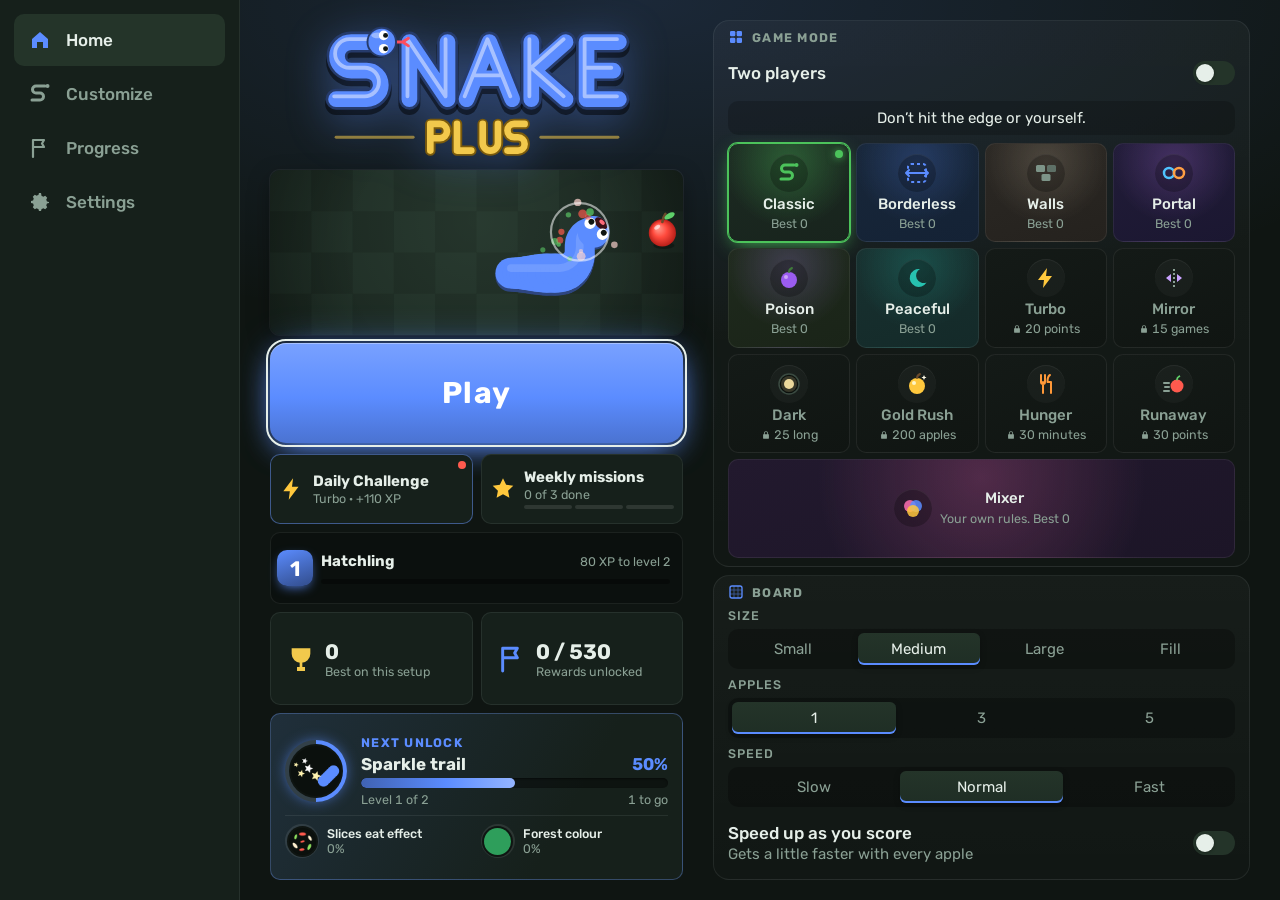
==== commit 89a2b234: "Portal works with Poison, Gold Rush and Runaway in the Mixer Every Mixer rule now goes with every ot" ====
--- a/snake-plus.html
+++ b/snake-plus.html
@@ -1365,12 +1365,11 @@
   // The Mixer: your own mode, built from the rules of the others. It isn't in MODES, so the Modes list,
   // the Daily Challenge and the roadmap never treat it as one of the normal twelve.
   const MIX_IDS = ['borderless', 'walls', 'portal', 'poison', 'turbo', 'mirror', 'dark', 'gold', 'hunger', 'runaway'];
-  const MIX_CLASH = { portal: ['poison', 'gold', 'runaway'], poison: ['portal'], gold: ['portal'], runaway: ['portal'] };   // portals replace ordinary apples
   MODE.mix = { id: 'mix', name: 'Mixer', desc: 'Pick the rules yourself and play them all at once.' };
-  // A valid list, always in the same order. If two rules clash, the one that comes first in the list stays.
+  // A valid list, always in the same order.
   function mixClean(list) {
     const out = [];
-    for (const id of MIX_IDS) if (Array.isArray(list) && list.indexOf(id) >= 0 && !(MIX_CLASH[id] || []).some(o => out.indexOf(o) >= 0)) out.push(id);
+    for (const id of MIX_IDS) if (Array.isArray(list) && list.indexOf(id) >= 0) out.push(id);
     return out;
   }
   function mixRules(list) {
@@ -1493,12 +1492,12 @@
           this.apples.push(pa);
           const b = this.randomFree();
           if (!b) { this.apples.pop(); break; }
-          this.apples.push({ x: b.x, y: b.y, kind: 'portal', pair: host.pairSeq });
+          const pb = { x: b.x, y: b.y, kind: 'portal', pair: host.pairSeq };
+          this.apples.push(pb);
           host.pairSeq++;
+          if (r.gold && this.steps > 0 && this.rng() < GOLD_CHANCE) { pa.gold = pb.gold = true; pa.until = pb.until = this.steps + GOLD_LIFE; }   // both ends turn gold together
         }
-        return;
-      }
-      while (this._count('apple') + this._count('gold') < this.appleCount) {
+      } else while (this._count('apple') + this._count('gold') < this.appleCount) {
         const c = this.randomFree(); if (!c) break;
         if (r.gold && this.steps > 0 && this.rng() < GOLD_CHANCE) this.apples.push({ x: c.x, y: c.y, kind: 'gold', until: this.steps + GOLD_LIFE });
         else this.apples.push({ x: c.x, y: c.y, kind: 'apple' });
@@ -1641,9 +1640,9 @@
             for (const z of [apple, partner]) this.apples.splice(this.apples.indexOf(z), 1);   // in place: two snakes share this list
             this.events.push({ type: 'portal', x: apple.x, y: apple.y, tx: hx, ty: hy, pair: apple.pair });
           } else this.apples.splice(ai, 1);
-          const worth = apple.kind === 'gold' ? 3 : 1;
+          const gold = apple.kind === 'gold' || apple.gold, worth = gold ? 3 : 1;
           this.score += worth; this.grow += worth; this.eaten++;
-          this.events.push({ type: 'eat', x: hx, y: hy, kind: apple.kind, worth });
+          this.events.push({ type: 'eat', x: hx, y: hy, kind: gold ? 'gold' : apple.kind, worth });
           if (r.walls) { this.wall[i] = 1; this.pendingWalls.push(i); }
         }
       }
@@ -1682,9 +1681,10 @@
       this.steps++;
       if (this.cells.length > this.maxLen) this.maxLen = this.cells.length;
       if (r.runaway && this.steps % 3 === 0) this._flee();
-      // Golden apples that weren't eaten in time turn back into normal ones.
-      for (const a of this.apples) if (a.kind === 'gold' && this.steps >= a.until) {
-        a.kind = 'apple'; delete a.until;
+      // Golden apples and portals that weren't eaten in time turn back into normal ones.
+      for (const a of this.apples) if ((a.kind === 'gold' || a.gold) && this.steps >= a.until) {
+        if (a.gold) a.gold = false; else a.kind = 'apple';
+        delete a.until;
         this.events.push({ type: 'expire', x: a.x, y: a.y });
       }
       if (apple) this.fillApples();
@@ -1732,7 +1732,7 @@
   Game.prototype._flee = function () {
     const h = this.cells[0];
     for (const a of this.apples) {
-      if (a.kind !== 'apple') continue;
+      if (a.kind !== 'apple' && a.kind !== 'portal') continue;   // each end of a portal moves on its own
       const d0 = Math.abs(a.x - h.x) + Math.abs(a.y - h.y);
       if (d0 > 5 || this.rng() > 0.7) continue;
       let best = null, bestD = d0, n = 0;
@@ -1762,7 +1762,7 @@
   S.MODES = MODES;
   S.MODE = MODE;
   S.PEACE_GOAL = PEACE_GOAL;
-  S.MIX_IDS = MIX_IDS; S.MIX_CLASH = MIX_CLASH; S.mixClean = mixClean; S.mixKey = mixKey;
+  S.MIX_IDS = MIX_IDS; S.mixClean = mixClean; S.mixKey = mixKey;
 })(typeof window !== 'undefined' ? window : globalThis);
 </script>
 <script>
@@ -3606,7 +3606,7 @@
       return;
     }
     g.font = '700 ' + Math.round(r * 1.25) + 'px Rubik, system-ui, sans-serif'; g.textAlign = 'center'; g.textBaseline = 'middle';
-    const label = a.kind === 'gold' ? '3' : 'ABCDEFGH'[a.pair % 8];   // what it's worth, or which pair it belongs to
+    const pair = 'ABCDEFGH'[a.pair % 8], label = a.kind === 'gold' ? '3' : a.gold ? pair + '3' : pair;   // what it's worth, which pair it belongs to, or both
     g.lineWidth = 4; g.strokeStyle = '#000'; g.strokeText(label, cx, cy + 1); g.fillStyle = '#fff'; g.fillText(label, cx, cy + 1);
   }
 
@@ -3614,7 +3614,7 @@
     const pop = popScale(a, t);
     // Golden apples blink in their last few steps before turning normal.
     let alpha = 1;
-    if (a.kind === 'gold' && game) { const left = a.until - game.steps; if (left <= 10) alpha = 0.55 + 0.45 * Math.abs(Math.cos(t / (left <= 4 ? 70 : 140))); }
+    if ((a.kind === 'gold' || a.gold) && game) { const left = a.until - game.steps; if (left <= 10) alpha = 0.55 + 0.45 * Math.abs(Math.cos(t / (left <= 4 ? 70 : 140))); }
     if (alpha < 1) g.globalAlpha = alpha;
     const bob = R.reduced ? 1 : 1 + Math.sin(t / 220 + a.x) * 0.04;
     let ax = a.x, ay = a.y, hop = 0;
@@ -3624,6 +3624,7 @@
     const cx = ax * CELL + CELL / 2, cy = ay * CELL + CELL / 2 + 1 - hop, r = CELL * 0.33 * pop * bob;
     if (r <= 0) return;
     const portal = a.kind === 'portal', color = portal ? PORTAL_COLORS[a.pair % PORTAL_COLORS.length] : null;
+    const golden = a.kind === 'gold' || a.gold;   // a golden portal keeps its pair's ring around a gold middle
     // contact shadow
     g.fillStyle = 'rgba(0,0,0,0.3)';
     g.beginPath(); g.ellipse(cx + 1.5, cy + r * 0.92, r * 0.78, r * 0.26, 0, 0, TAU); g.fill();
@@ -3634,7 +3635,7 @@
     }
     if (a.kind === 'apple' && R.food) { drawFood(g, cx, cy, r, R.food); if (R.contrast) ring(g, cx, cy, r); g.globalAlpha = 1; return; }
     g.save(); g.translate(cx, cy); g.scale(r, r);
-    g.fillStyle = grad(g, a.kind, color); dot(g, 0, 0, 1);
+    g.fillStyle = a.gold ? grad(g, 'gold') : grad(g, a.kind, color); dot(g, 0, 0, 1);
     g.fillStyle = 'rgba(255,255,255,0.6)';
     g.beginPath(); g.ellipse(-0.38, -0.42, 0.24, 0.14, -0.6, 0, TAU); g.fill();
     if (a.kind === 'poison') {
@@ -3649,7 +3650,7 @@
     }
     if (R.contrast) ring(g, cx, cy, r);
     if (R.safe) marker(g, a, cx, cy, r);
-    if (a.kind === 'gold' && !R.reduced) {   // twinkle
+    if (golden && !R.reduced) {   // twinkle
       const tw = (Math.sin(t / 180 + a.y) + 1) / 2, sx = cx + r * 0.75, sy = cy - r * 0.55, sr = 2 + 3 * tw;
       g.fillStyle = '#fffbe6'; g.beginPath();
       g.moveTo(sx, sy - sr); g.lineTo(sx + sr * 0.3, sy - sr * 0.3); g.lineTo(sx + sr, sy); g.lineTo(sx + sr * 0.3, sy + sr * 0.3);
@@ -4793,19 +4794,12 @@
     renderCats();
   }
 
-  // The Mixer. Rules that can't go together switch each other off, and the note says what happened.
+  // The Mixer: every rule can go with every other.
   function toggleMix(id) {
     const u = !st.duel && lockedItem('mode', id);
     if (u) { showModeLock(u); return; }
     hideModeLock();
-    const had = st.mix.indexOf(id) >= 0;
-    let list = st.mix.filter(x => x !== id), note = '';
-    if (!had) {
-      const off = list.filter(x => (S.MIX_CLASH[id] || []).indexOf(x) >= 0);
-      if (off.length) note = S.MODE[id].name + ' replaces ordinary apples, so ' + off.map(x => S.MODE[x].name).join(' and ') + (off.length > 1 ? ' are' : ' is') + ' off.';
-      list = list.filter(x => off.indexOf(x) < 0).concat(id);
-    }
-    st.mix = S.mixClean(list); ui.mixNote = note;
+    st.mix = S.mixClean(st.mix.indexOf(id) >= 0 ? st.mix.filter(x => x !== id) : st.mix.concat(id));
     h.gameChanged(); h.click();
   }
   // A mode's name for the screen, with a mix spelled out.
@@ -4832,7 +4826,7 @@
       b.querySelector('small').innerHTML = st.duel ? (id === 'peaceful' ? 'First to ' + S.PEACE_GOAL : id === 'mix' ? 'Your own rules' : 'Two players') : id === 'mix' ? 'Your own rules. Best ' + store.getBest(S.mixKey(st.mix), st.board, st.apples) : u ? LOCK + ' ' + u.goal + ' ' + u.track.unit : 'Best ' + store.getBest(id, st.board, st.apples);
     }
     const mixing = (st.duel ? st.duelMode : st.mode) === 'mix';
-    ui.modeDesc.textContent = !mixing ? (st.duel ? duelDesc(st.duelMode) : S.MODE[st.mode].desc) : ui.mixNote || (st.mix.length ? ui.modeName('mix', st.mix) : 'Pick some rules below. With none picked, it plays like Classic.');
+    ui.modeDesc.textContent = !mixing ? (st.duel ? duelDesc(st.duelMode) : S.MODE[st.mode].desc) : (st.mix.length ? ui.modeName('mix', st.mix) : 'Pick some rules below. With none picked, it plays like Classic.');
     $('mixBox').hidden = !mixing;
     for (const b of $('mixBox').children) {
       const id = b.dataset.rule, u = !st.duel && lockedItem('mode', id);
@@ -6448,6 +6442,10 @@
   function pvGild(g) {
     if (!g.rules.gold) return;
     for (const a of g.apples) if (a.kind === 'apple' && !a.seen) { a.seen = 1; if (Math.random() < 0.6) { a.kind = 'gold'; a.until = g.steps + 24; } }
+    else if (a.kind === 'portal' && !a.seen) {
+      const b = g.apples.find(o => o !== a && o.kind === 'portal' && o.pair === a.pair), gild = Math.random() < 0.6;
+      for (const z of [a, b]) if (z) { z.seen = 1; if (gild) { z.gold = true; z.until = g.steps + 24; } }
+    }
   }
   // Tile index one step from (x, y), going round the edges in wrapping modes, or -1.
   function pvNext(g, x, y, d) {
